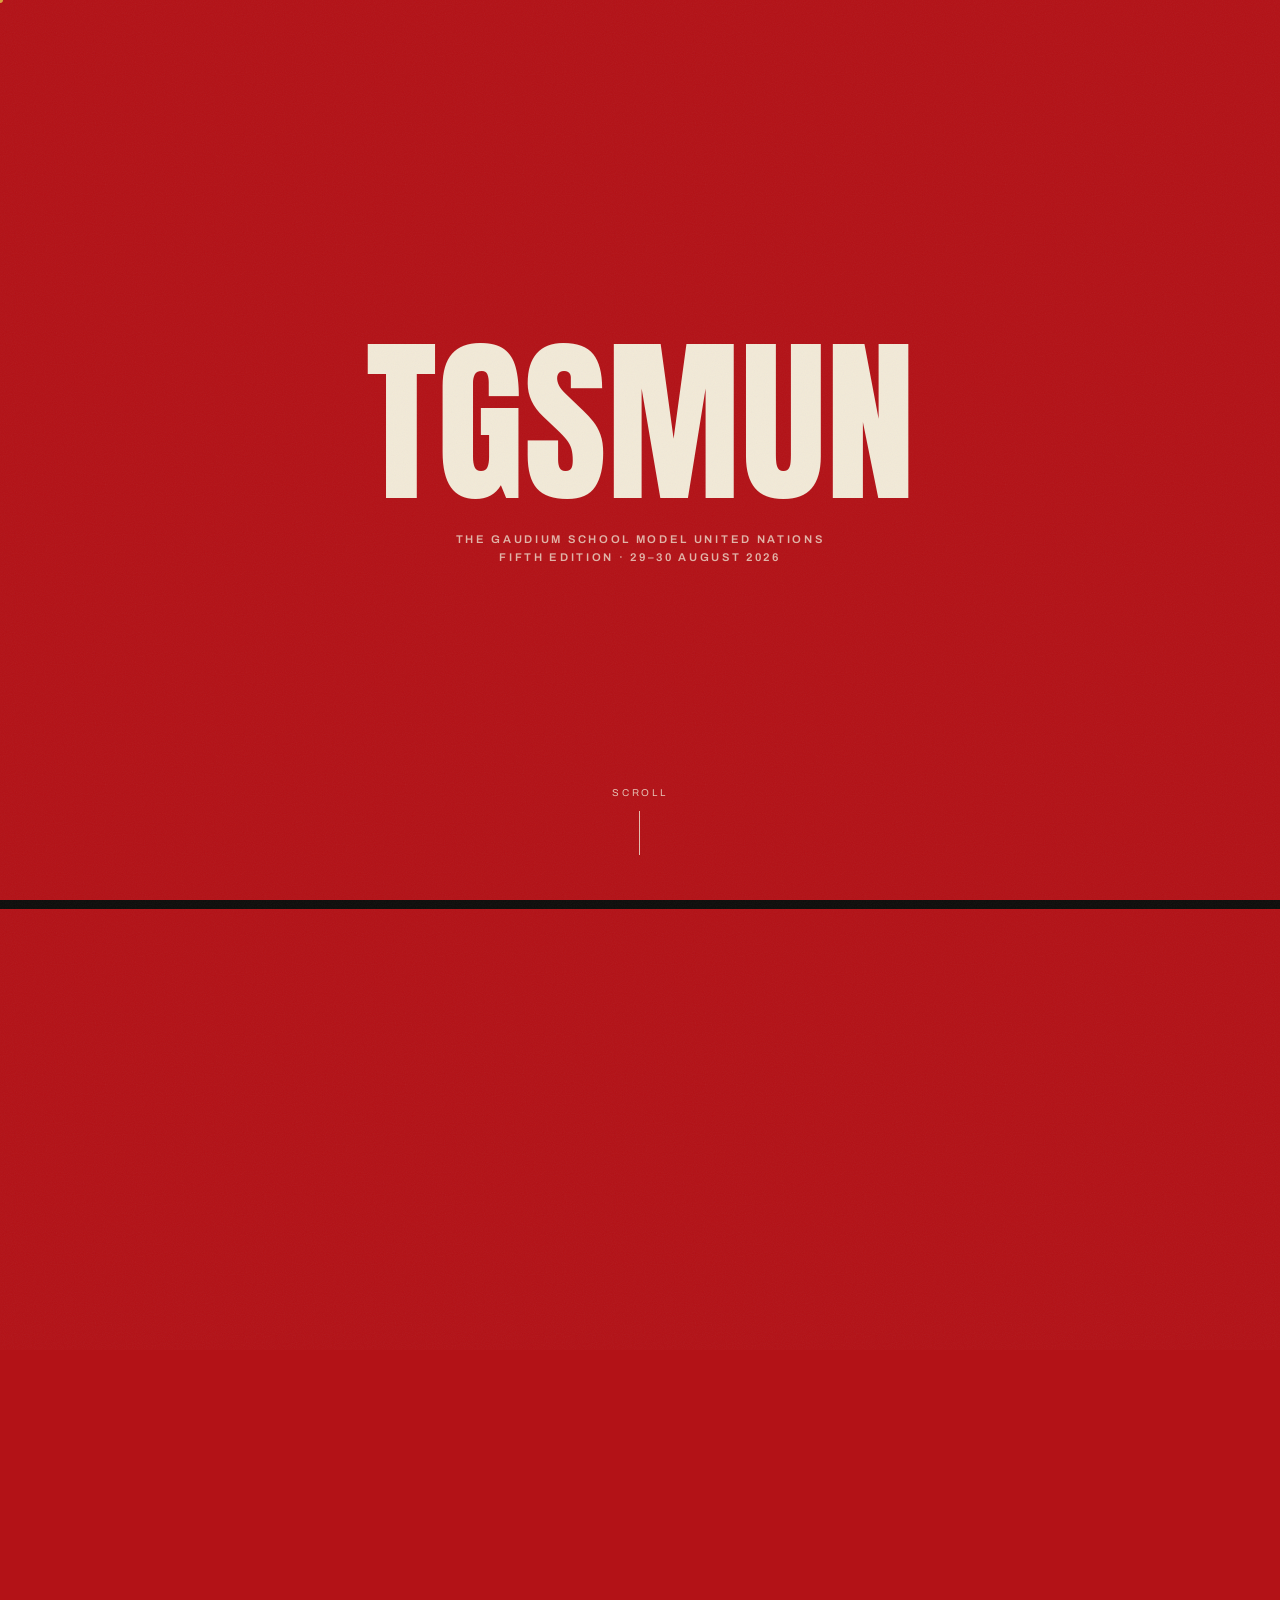
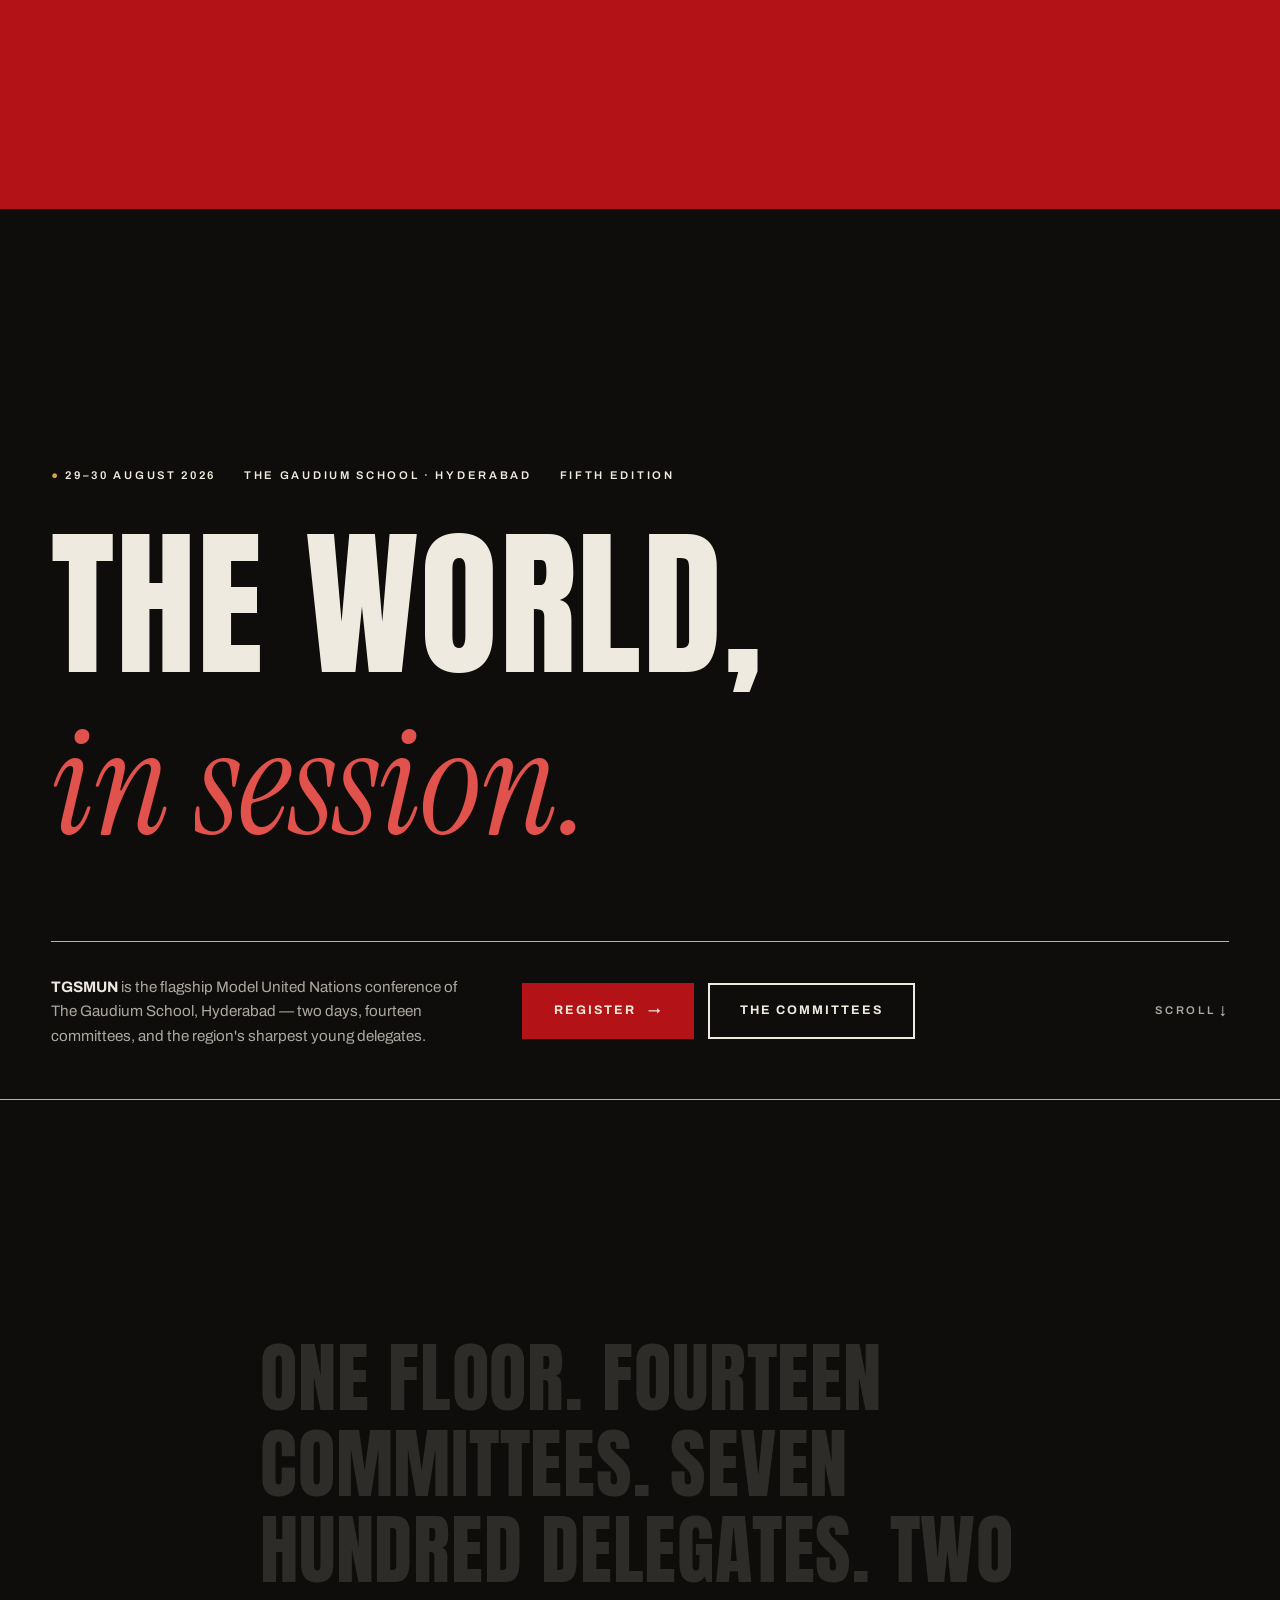
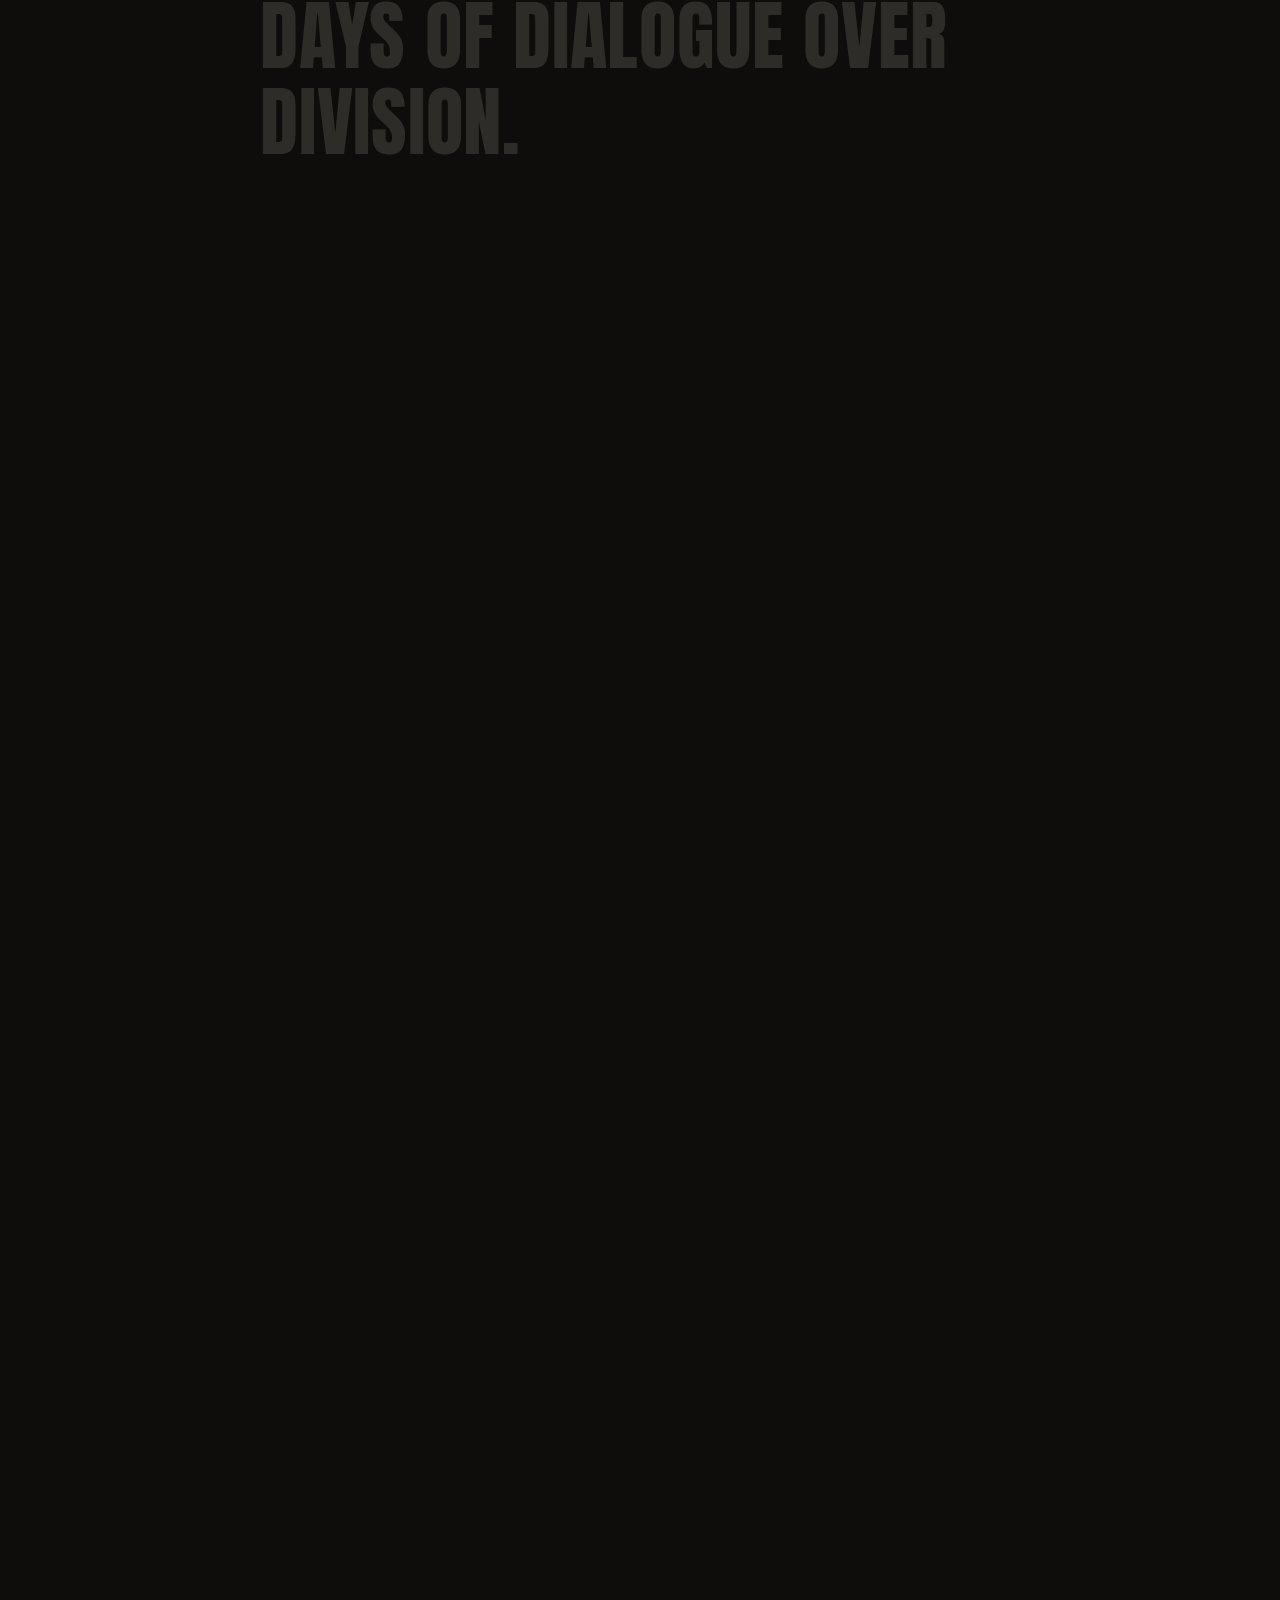
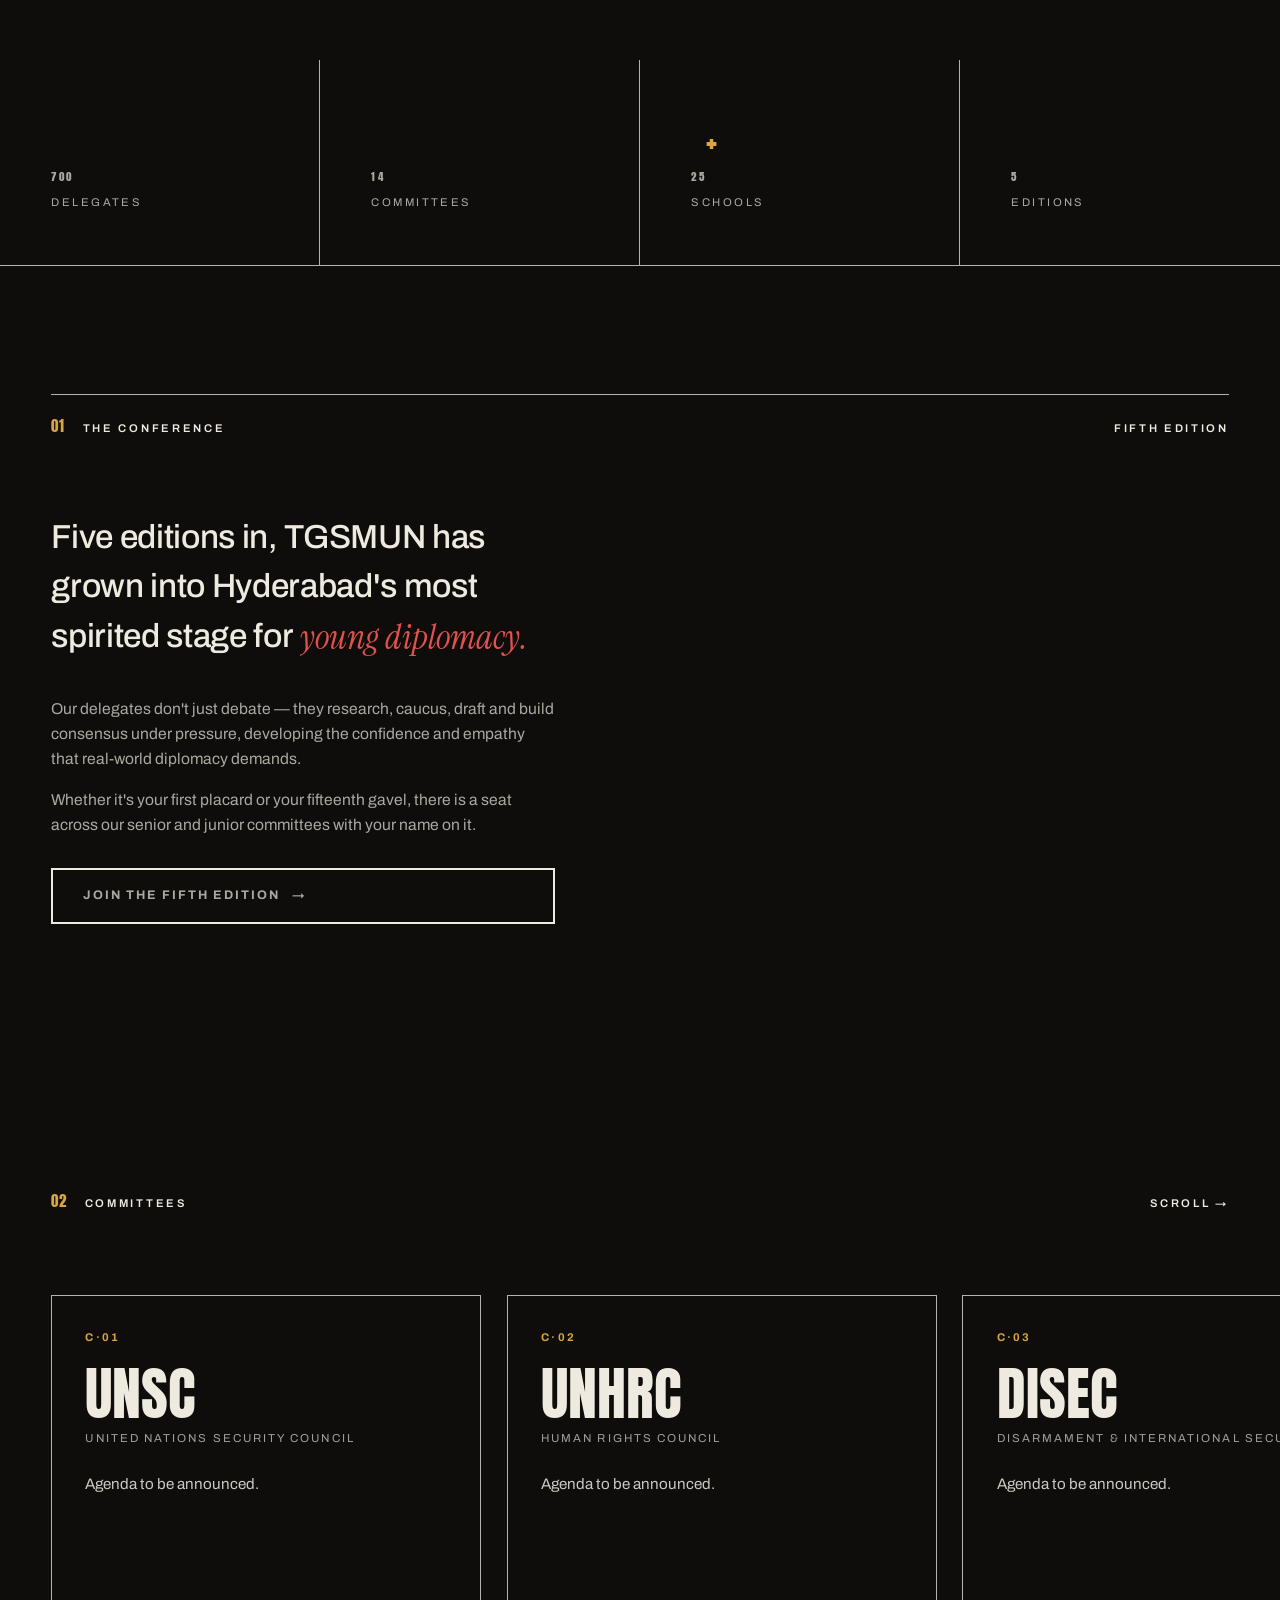
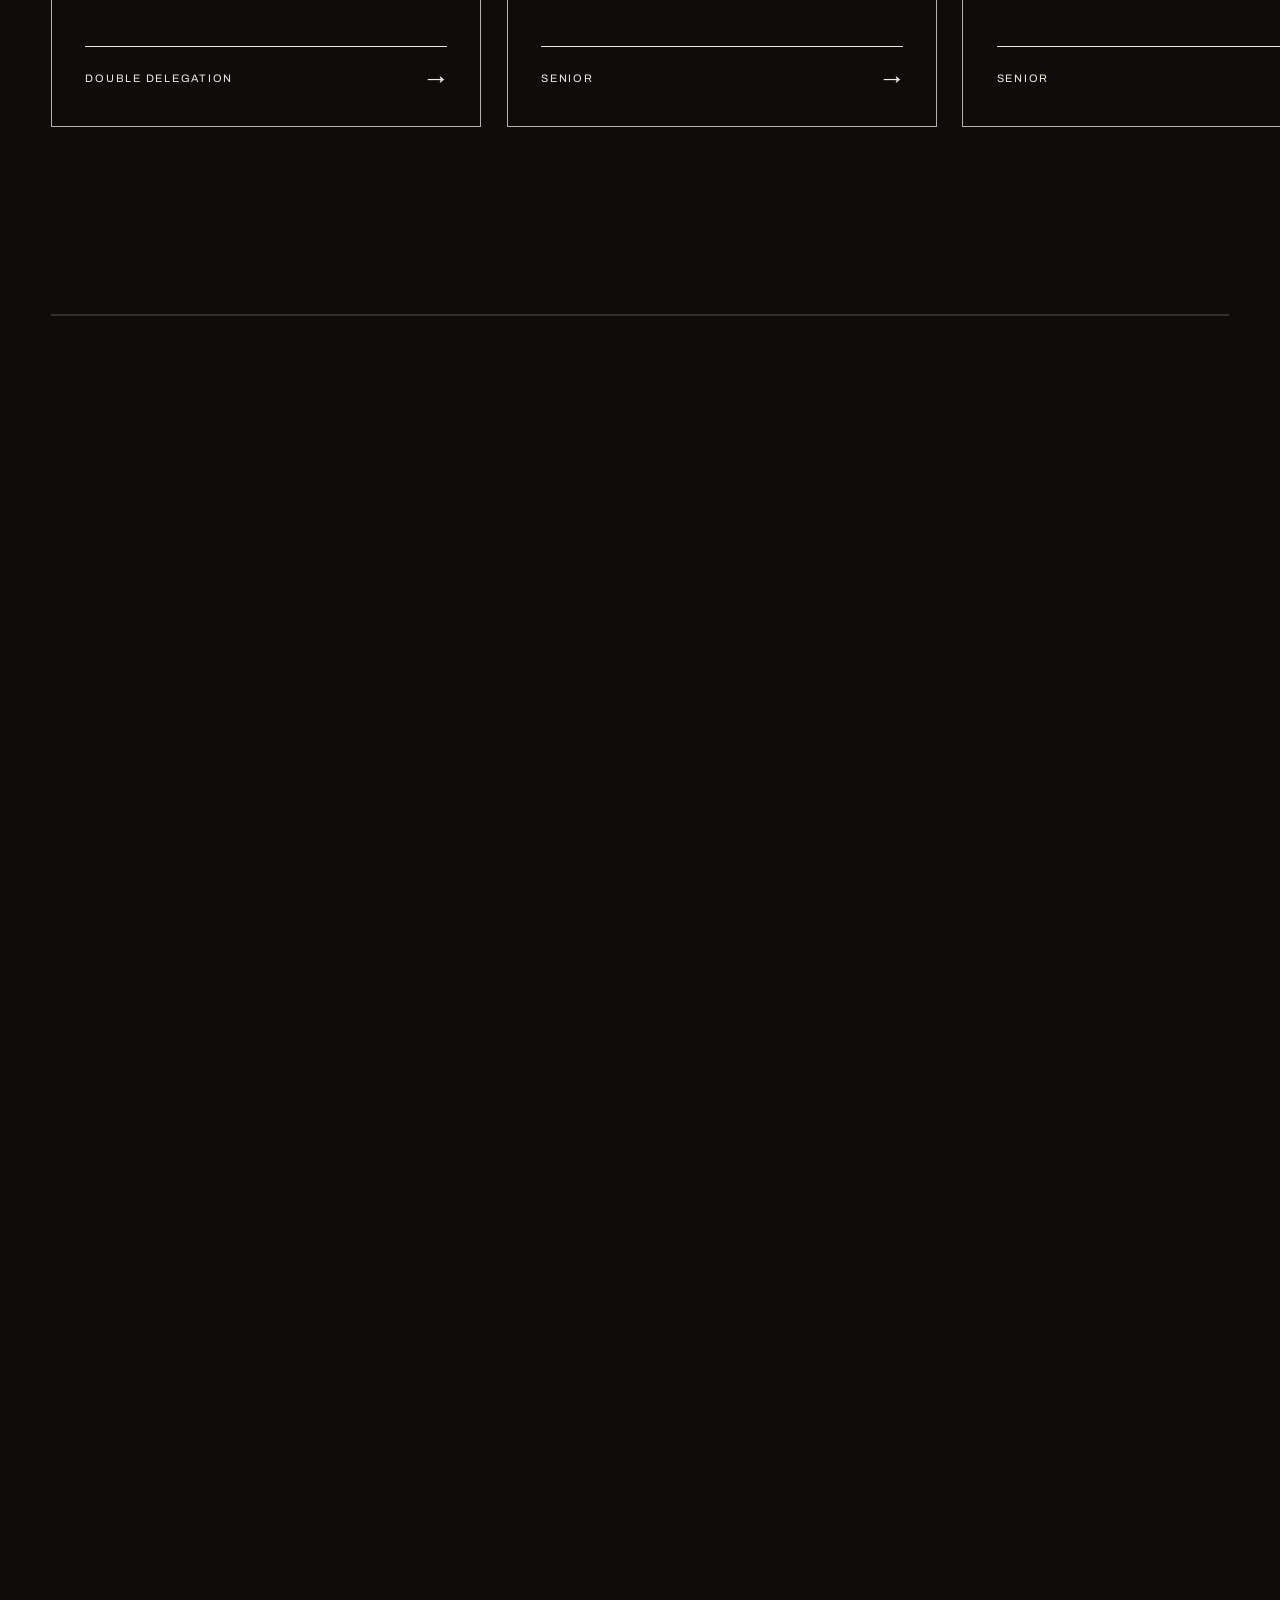
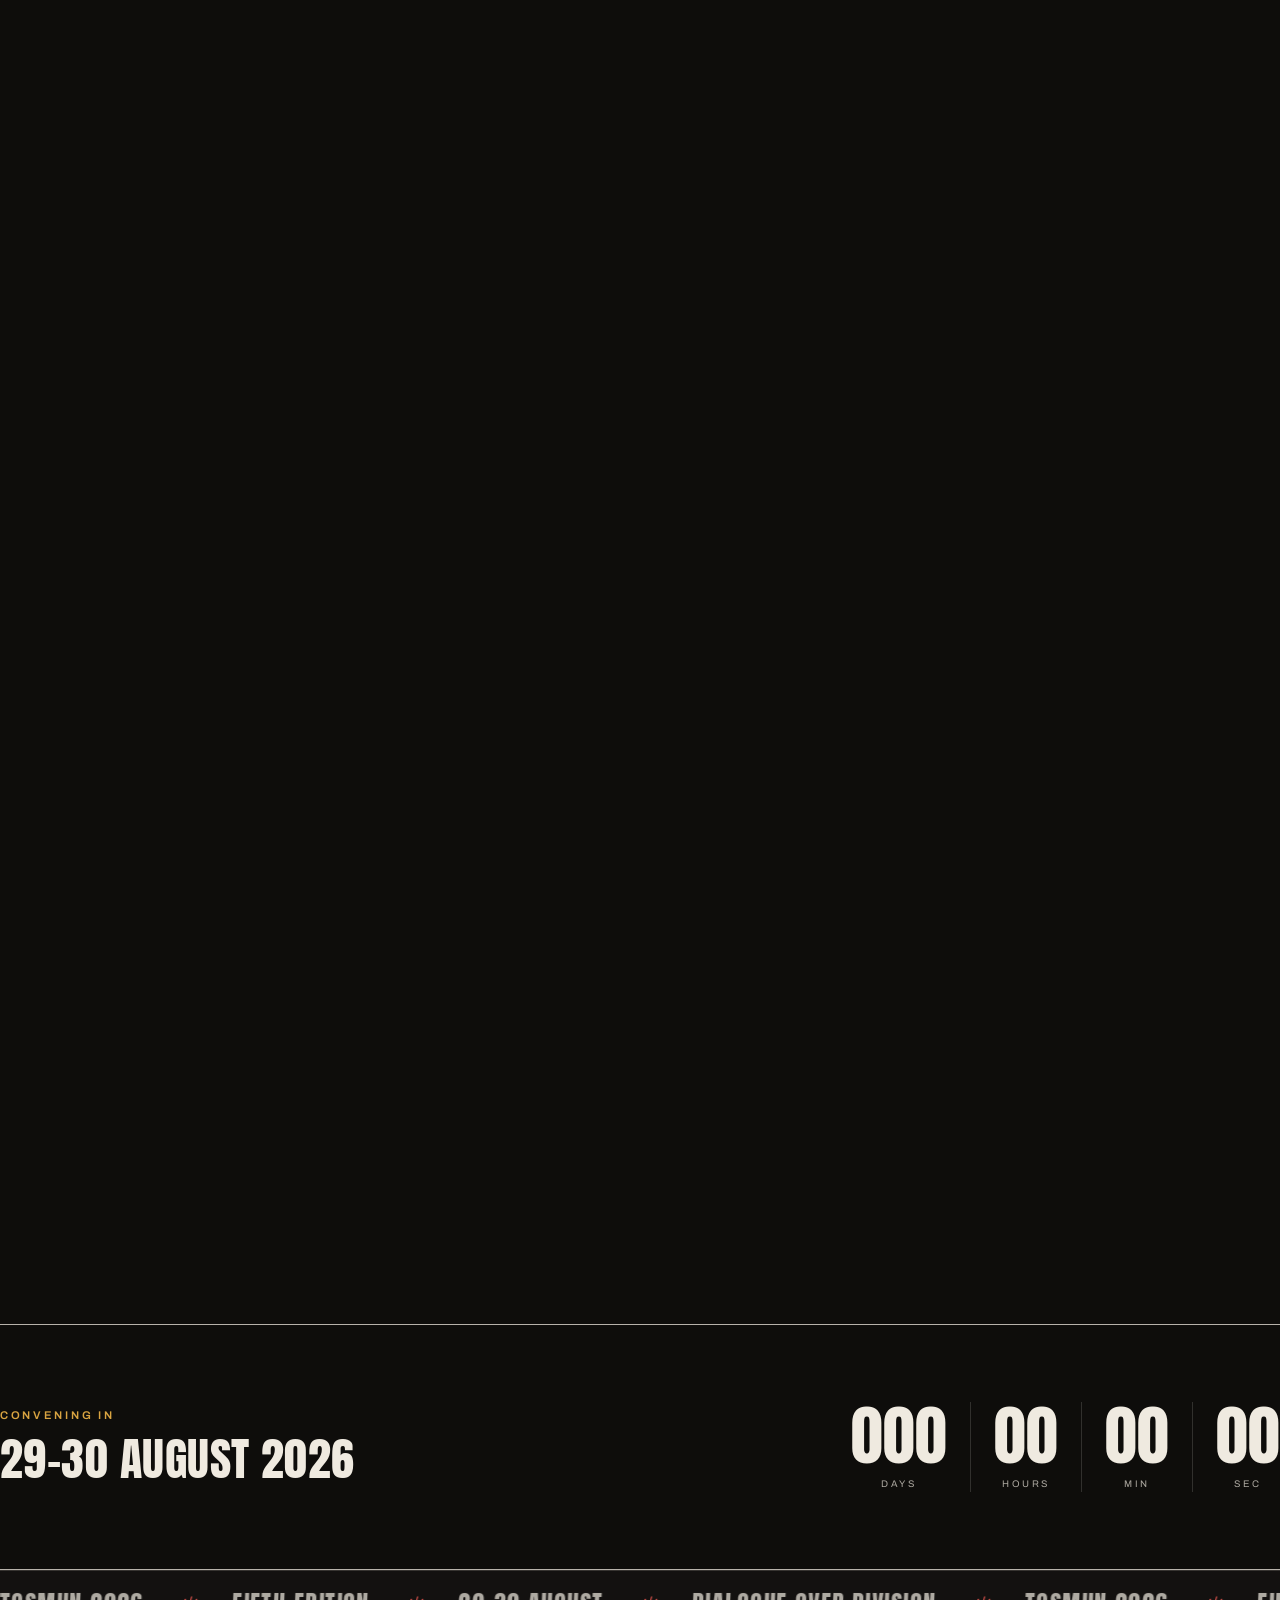
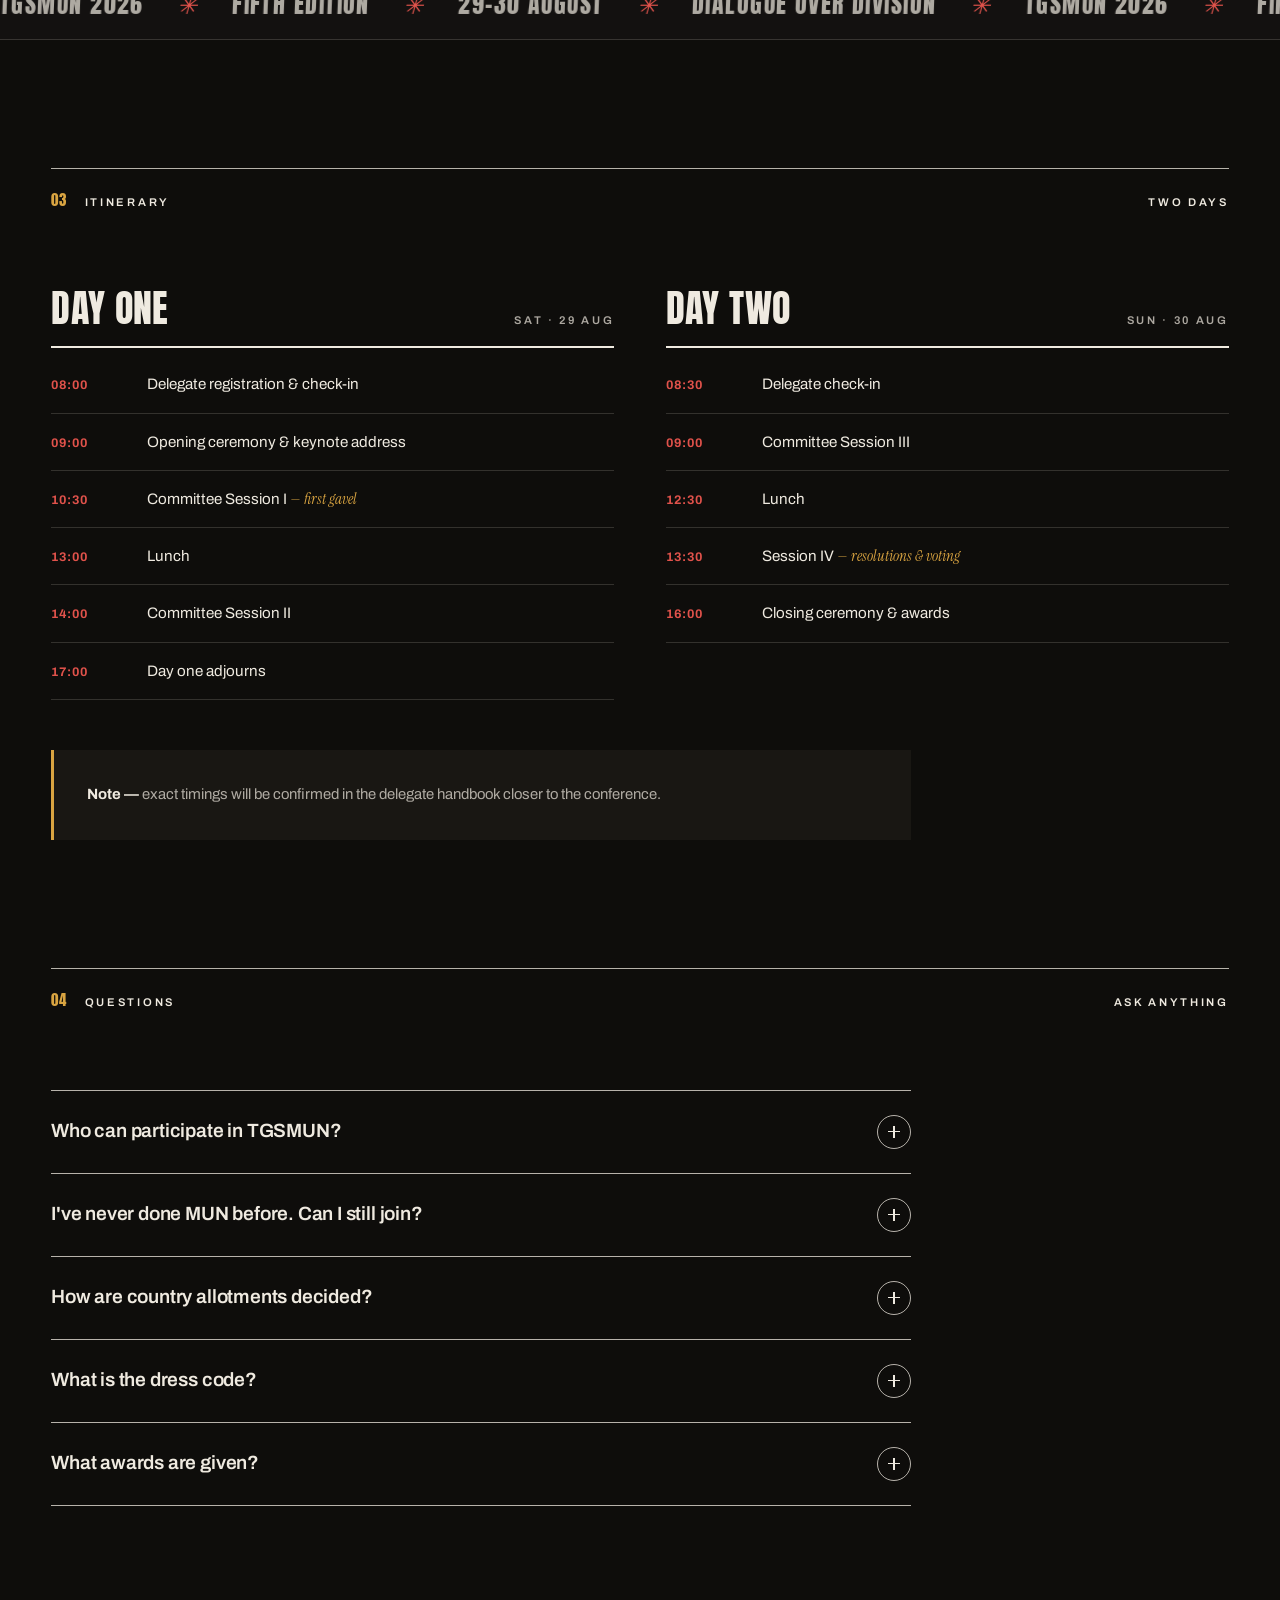
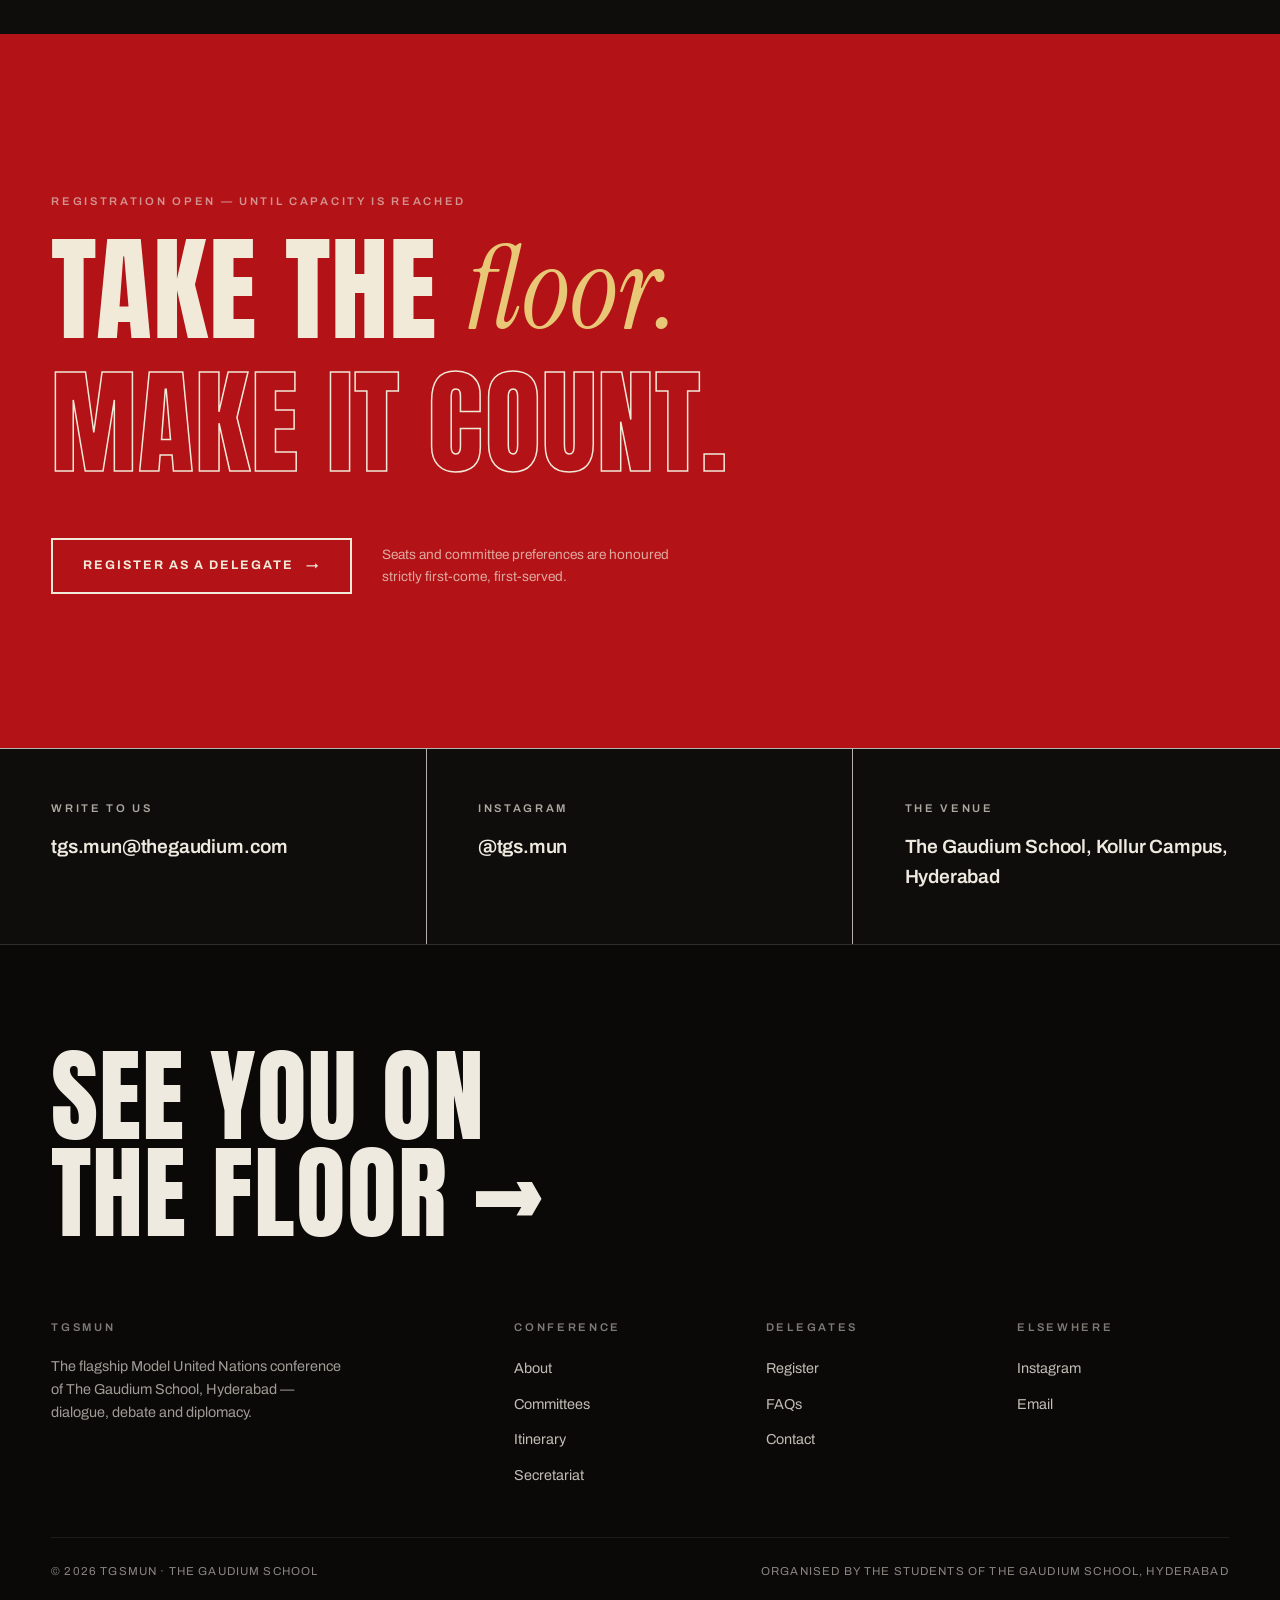
==== index.html @ 9222aa02 "ROP Academy page + scroll intro on home ROP Academy moves from committees.html to its own rop.html p" ====
<!DOCTYPE html>
<html lang="en">
<head>
  <meta charset="UTF-8" />
  <meta name="viewport" content="width=device-width, initial-scale=1.0" />
  <title>TGSMUN 2026 — The Gaudium School Model United Nations</title>
  <meta name="description" content="TGSMUN 2026 — the fifth edition of The Gaudium School's Model United Nations, Hyderabad. 29–30 August 2026. 14 committees, 700 delegates." />
  <link rel="preconnect" href="https://fonts.googleapis.com" />
  <link rel="preconnect" href="https://fonts.gstatic.com" crossorigin />
  <link href="https://fonts.googleapis.com/css2?family=Anton&family=Archivo:wght@400;500;600;700&family=Instrument+Serif:ital@0;1&display=swap" rel="stylesheet" />
  <script>document.documentElement.classList.add("js")</script>
  <link rel="stylesheet" href="assets/css/style.css" />
  <link rel="icon" href="data:image/svg+xml,<svg xmlns='http://www.w3.org/2000/svg' viewBox='0 0 100 100'><rect width='100' height='100' fill='%230e0d0b'/><text x='50' y='72' font-size='62' text-anchor='middle' fill='%23d9a441' font-family='Arial Narrow,sans-serif' font-weight='bold'>T</text></svg>" />
</head>
<body>

  <div class="curtain"></div>

  <header class="nav">
    <div class="container nav-inner">
      <a href="index.html" class="brand">
        <span class="brand-mark">T</span>
        <span class="brand-text">
          <strong>TGSMUN</strong>
          <span>Fifth Edition · 2026</span>
        </span>
      </a>
      <nav class="nav-links">
        <a href="index.html" class="active">Home</a>
        <a href="committees.html">Committees</a>
        <a href="rop.html">ROP Academy</a>
        <a href="index.html#schedule">Itinerary</a>
        <a href="secretariat.html">Secretariat</a>
        <a href="index.html#contact">Contact</a>
        <a href="register.html" class="btn btn--solid btn--sm">Register <span class="arr">→</span></a>
      </nav>
      <button class="nav-toggle" aria-label="Menu"><span></span><span></span><span></span></button>
    </div>
  </header>

  <div class="menu-overlay">
    <a href="index.html"><i>01</i> Home</a>
    <a href="committees.html"><i>02</i> Committees</a>
    <a href="rop.html"><i>03</i> ROP Academy</a>
    <a href="register.html"><i>04</i> Register</a>
    <a href="index.html#schedule"><i>05</i> Itinerary</a>
    <a href="secretariat.html"><i>06</i> Secretariat</a>
    <a href="index.html#contact"><i>07</i> Contact</a>
  </div>

  <!-- ================= SCROLL INTRO (one element -> home) ================= -->
  <section class="intro">
    <div class="intro-sticky">
      <div class="intro-word" aria-hidden="true">
        <span style="animation-delay:.1s">T</span><span style="animation-delay:.16s">G</span><span style="animation-delay:.22s">S</span><span style="animation-delay:.28s">M</span><span style="animation-delay:.34s">U</span><span style="animation-delay:.4s">N</span>
      </div>
      <p class="intro-tag label">The Gaudium School Model United Nations<br />Fifth Edition · 29–30 August 2026</p>
      <div class="intro-hint">Scroll<i></i></div>
    </div>
  </section>

  <!-- ================= HERO (calm on load) ================= -->
  <section class="hero">
    <div class="container hero-inner">
      <div class="hero-meta-top">
        <span class="label"><b>●</b> 29–30 August 2026</span>
        <span class="label">The Gaudium School · Hyderabad</span>
        <span class="label">Fifth Edition</span>
      </div>

      <h1 class="hero-title display split">
        <span class="row">The World,</span>
        <span class="row"><span class="serif-i">in session.</span></span>
      </h1>

      <div class="hero-bar rv">
        <p class="hero-sub">
          <b>TGSMUN</b> is the flagship Model United Nations conference of
          The Gaudium School, Hyderabad — two days, fourteen committees,
          and the region's sharpest young delegates.
        </p>
        <div class="hero-ctas">
          <a href="register.html" class="btn btn--solid">Register <span class="arr">→</span></a>
          <a href="committees.html" class="btn">The Committees</a>
        </div>
        <span class="label">Scroll ↓</span>
      </div>
    </div>
  </section>

  <!-- ================= SCRUB STATEMENT ================= -->
  <section class="statement" data-scrub>
    <div class="statement-sticky">
      <div class="container">
        <p class="statement-text">One floor. Fourteen committees. Seven hundred delegates. Two days of *dialogue over *division.</p>
      </div>
      <div class="statement-meta">
        <span class="label">The Gaudium School · Kollur Campus</span>
        <span class="label label--red">Edition V · 29–30 August 2026</span>
      </div>
    </div>
  </section>

  <!-- ================= STATS ================= -->
  <section class="stats-band">
    <div class="stats-row">
      <div class="stat-cell rv"><b><span data-count="700">0</span></b><span>Delegates</span></div>
      <div class="stat-cell rv rv-d1"><b><span data-count="14">0</span></b><span>Committees</span></div>
      <div class="stat-cell rv rv-d2"><b><span data-count="25">0</span><sup>+</sup></b><span>Schools</span></div>
      <div class="stat-cell rv rv-d3"><b><span data-count="5">0</span></b><span>Editions</span></div>
    </div>
  </section>

  <!-- ================= ABOUT ================= -->
  <section class="section" id="about">
    <div class="container">
      <div class="sec-head rv">
        <span class="idx">01</span>
        <span class="label">The Conference</span>
        <span class="grow"></span>
        <span class="label label--gold">Fifth Edition</span>
      </div>
      <div class="about-grid">
        <div>
          <p class="about-lede split">
            Five editions in, TGSMUN has grown into Hyderabad's most spirited
            stage for <span class="serif-i">young diplomacy.</span>
          </p>
          <div class="about-copy rv">
            <p>
              Our delegates don't just debate — they research, caucus, draft and build
              consensus under pressure, developing the confidence and empathy that
              real-world diplomacy demands.
            </p>
            <p>
              Whether it's your first placard or your fifteenth gavel, there is a seat
              across our senior and junior committees with your name on it.
            </p>
            <a href="register.html" class="btn" style="margin-top:14px">Join the Fifth Edition <span class="arr">→</span></a>
          </div>
        </div>
        <div class="letter-plate clip">
          <span class="label">From the Secretary-General</span>
          <blockquote>
            "This year our theme — <em>Dialogue over Division</em> — asks each of us to
            listen before we speak, and to seek common ground before claiming victory.
            I look forward to watching you rise to that challenge."
          </blockquote>
          <div class="letter-sign">
            <span class="seal">SG</span>
            <div>
              <b>Sneha Kolluri</b>
              <span>Secretary-General · TGSMUN 2026</span>
            </div>
          </div>
        </div>
      </div>
    </div>
  </section>

  <!-- ================= COMMITTEES (pinned horizontal) ================= -->
  <section class="hpin" id="committees">
    <div class="hpin-sticky">
      <div class="hpin-head">
        <div class="container">
          <div class="sec-head" style="margin-bottom:0">
            <span class="idx">02</span>
            <span class="label">Committees</span>
            <span class="grow"></span>
            <span class="label label--red">Scroll →</span>
          </div>
        </div>
      </div>

      <div class="hpin-track">
        <a class="com-card" href="committees.html#unsc">
          <span class="no">C·01</span>
          <span class="abbr">UNSC</span>
          <span class="full">United Nations Security Council</span>
          <p class="agenda">Agenda to be announced.</p>
          <span class="foot"><span>Double delegation</span><span class="arr">→</span></span>
        </a>
        <a class="com-card" href="committees.html#unhrc">
          <span class="no">C·02</span>
          <span class="abbr">UNHRC</span>
          <span class="full">Human Rights Council</span>
          <p class="agenda">Agenda to be announced.</p>
          <span class="foot"><span>Senior</span><span class="arr">→</span></span>
        </a>
        <a class="com-card" href="committees.html#disec">
          <span class="no">C·03</span>
          <span class="abbr">DISEC</span>
          <span class="full">Disarmament &amp; International Security</span>
          <p class="agenda">Agenda to be announced.</p>
          <span class="foot"><span>Senior</span><span class="arr">→</span></span>
        </a>
        <a class="com-card" href="committees.html#aippm">
          <span class="no">C·04</span>
          <span class="abbr">AIPPM</span>
          <span class="full">All India Political Parties Meet</span>
          <p class="agenda">Agenda to be announced.</p>
          <span class="foot"><span>Special ROP</span><span class="arr">→</span></span>
        </a>
        <a class="com-card" href="committees.html#hcc">
          <span class="no">C·05</span>
          <span class="abbr">HCC</span>
          <span class="full">Historic Crisis Committee</span>
          <p class="agenda">Briefing to be announced.</p>
          <span class="foot"><span>Crisis</span><span class="arr">→</span></span>
        </a>
        <a class="com-card" href="committees.html#oas">
          <span class="no">C·06</span>
          <span class="abbr">OAS</span>
          <span class="full">Organization of American States</span>
          <p class="agenda">Agenda to be announced.</p>
          <span class="foot"><span>Senior</span><span class="arr">→</span></span>
        </a>
        <a class="com-card" href="committees.html#opec">
          <span class="no">C·07</span>
          <span class="abbr">OPEC</span>
          <span class="full">Org. of the Petroleum Exporting Countries</span>
          <p class="agenda">Crisis briefing to be announced.</p>
          <span class="foot"><span>Crisis</span><span class="arr">→</span></span>
        </a>
        <a class="com-card" href="committees.html#nba">
          <span class="no">C·08</span>
          <span class="abbr">NBA Draft</span>
          <span class="full">All-Time Greats Draft</span>
          <p class="agenda">Build the greatest roster in history — and defend every pick.</p>
          <span class="foot"><span>Semi-crisis</span><span class="arr">→</span></span>
        </a>
        <a class="com-card" href="committees.html#ip">
          <span class="no">C·09</span>
          <span class="abbr">Press</span>
          <span class="full">International Press</span>
          <p class="agenda">Reportage, photography and caricature across every committee room.</p>
          <span class="foot"><span>Press corps</span><span class="arr">→</span></span>
        </a>
        <a class="com-card" href="committees.html#junior">
          <span class="no">C·10–14</span>
          <span class="abbr">Junior Wing</span>
          <span class="full">UNICEF · UNESCO · WHO · CSW · UNOOSA</span>
          <p class="agenda">Five committees built for younger delegates finding their voice.</p>
          <span class="foot"><span>5 committees</span><span class="arr">→</span></span>
        </a>
      </div>

      <div class="hpin-progress"><i></i></div>
    </div>
  </section>

  <!-- ================= COUNTDOWN ================= -->
  <section class="count-sec">
    <div class="container count-sec-inner">
      <div class="when rv">
        <span class="label label--gold">Convening in</span>
        <span class="display">29–30 August 2026</span>
      </div>
      <div class="countdown countdown--big rv rv-d1" aria-label="Countdown to conference">
        <div class="count-cell" data-cd="d"><div class="digits"></div><span class="unit">Days</span></div>
        <div class="count-cell" data-cd="h"><div class="digits"></div><span class="unit">Hours</span></div>
        <div class="count-cell" data-cd="m"><div class="digits"></div><span class="unit">Min</span></div>
        <div class="count-cell" data-cd="s"><div class="digits"></div><span class="unit">Sec</span></div>
      </div>
    </div>
  </section>

  <div class="marquee" aria-hidden="true">
    <div class="marquee-track">
      <span>TGSMUN 2026 <i>✳</i> Fifth Edition <i>✳</i> 29–30 August <i>✳</i> Dialogue over Division <i>✳</i> TGSMUN 2026 <i>✳</i> Fifth Edition <i>✳</i> 29–30 August <i>✳</i> Dialogue over Division <i>✳</i> </span>
      <span>TGSMUN 2026 <i>✳</i> Fifth Edition <i>✳</i> 29–30 August <i>✳</i> Dialogue over Division <i>✳</i> TGSMUN 2026 <i>✳</i> Fifth Edition <i>✳</i> 29–30 August <i>✳</i> Dialogue over Division <i>✳</i> </span>
    </div>
  </div>

  <!-- ================= ITINERARY ================= -->
  <section class="section" id="schedule">
    <div class="container">
      <div class="sec-head rv">
        <span class="idx">03</span>
        <span class="label">Itinerary</span>
        <span class="grow"></span>
        <span class="label">Two Days</span>
      </div>
      <div class="sched-days">
        <div class="sched-day rv">
          <div class="day-tag">
            <span class="display">Day One</span>
            <span class="label">Sat · 29 Aug</span>
          </div>
          <div class="sched-row"><time>08:00</time><p>Delegate registration &amp; check-in</p></div>
          <div class="sched-row"><time>09:00</time><p>Opening ceremony &amp; keynote address</p></div>
          <div class="sched-row"><time>10:30</time><p>Committee Session I <em>— first gavel</em></p></div>
          <div class="sched-row"><time>13:00</time><p>Lunch</p></div>
          <div class="sched-row"><time>14:00</time><p>Committee Session II</p></div>
          <div class="sched-row"><time>17:00</time><p>Day one adjourns</p></div>
        </div>
        <div class="sched-day rv rv-d1">
          <div class="day-tag">
            <span class="display">Day Two</span>
            <span class="label">Sun · 30 Aug</span>
          </div>
          <div class="sched-row"><time>08:30</time><p>Delegate check-in</p></div>
          <div class="sched-row"><time>09:00</time><p>Committee Session III</p></div>
          <div class="sched-row"><time>12:30</time><p>Lunch</p></div>
          <div class="sched-row"><time>13:30</time><p>Session IV <em>— resolutions &amp; voting</em></p></div>
          <div class="sched-row"><time>16:00</time><p>Closing ceremony &amp; awards</p></div>
        </div>
      </div>
      <div class="note-plate rv" style="margin-top: clamp(30px, 4vw, 50px)">
        <b>Note —</b> exact timings will be confirmed in the delegate handbook closer to the conference.
      </div>
    </div>
  </section>

  <!-- ================= FAQ ================= -->
  <section class="section" id="faq" style="padding-top:0">
    <div class="container">
      <div class="sec-head rv">
        <span class="idx">04</span>
        <span class="label">Questions</span>
        <span class="grow"></span>
        <span class="label label--red">Ask Anything</span>
      </div>
      <div class="faq-wrap">
        <div class="faq-item rv">
          <button class="faq-q" aria-expanded="false">Who can participate in TGSMUN?<span class="plus"></span></button>
          <div class="faq-a"><p>Senior committees seat delegates from Grades 9–12; younger delegates join the junior wing — UNICEF, UNESCO, WHO, CSW and UNOOSA. Delegations register through their school's MUN coordinator; individual delegates may register independently.</p></div>
        </div>
        <div class="faq-item rv">
          <button class="faq-q" aria-expanded="false">I've never done MUN before. Can I still join?<span class="plus"></span></button>
          <div class="faq-a"><p>Absolutely. The junior wing is built for first-timers, DISEC and UNHRC are friendly senior rooms, and the International Press welcomes writers and photographers of every experience level.</p></div>
        </div>
        <div class="faq-item rv">
          <button class="faq-q" aria-expanded="false">How are country allotments decided?<span class="plus"></span></button>
          <div class="faq-a"><p>First-come, first-served against capacity, weighing your committee preferences and prior experience. Allotments and background guides are emailed ahead of the conference.</p></div>
        </div>
        <div class="faq-item rv">
          <button class="faq-q" aria-expanded="false">What is the dress code?<span class="plus"></span></button>
          <div class="faq-a"><p>Western or Indian formals for all committee sessions.</p></div>
        </div>
        <div class="faq-item rv">
          <button class="faq-q" aria-expanded="false">What awards are given?<span class="plus"></span></button>
          <div class="faq-a"><p>Best Delegate, High Commendation and Special Mention in every committee, plus verbal mentions — and the Best Delegation trophy for the top-performing school.</p></div>
        </div>
      </div>
    </div>
  </section>

  <!-- ================= CTA ================= -->
  <section class="cta">
    <div class="container">
      <span class="label rv">Registration open — until capacity is reached</span>
      <h2 class="cta-title display split">
        Take the <span class="serif-i">floor.</span><br />
        <span class="outline">Make it count.</span>
      </h2>
      <div class="cta-row rv">
        <a href="register.html" class="btn btn--paper">Register as a Delegate <span class="arr">→</span></a>
        <p class="cta-note">Seats and committee preferences are honoured strictly first-come, first-served.</p>
      </div>
    </div>
  </section>

  <!-- ================= CONTACT ================= -->
  <section class="contact-strip" id="contact">
    <div class="contact-grid">
      <div class="contact-cell rv">
        <span class="label">Write to us</span>
        <a href="mailto:tgs.mun@thegaudium.com">tgs.mun@thegaudium.com</a>
      </div>
      <div class="contact-cell rv rv-d1">
        <span class="label">Instagram</span>
        <a href="https://www.instagram.com/tgs.mun" target="_blank" rel="noopener">@tgs.mun</a>
      </div>
      <div class="contact-cell rv rv-d2">
        <span class="label">The venue</span>
        <p>The Gaudium School, Kollur Campus, Hyderabad</p>
      </div>
    </div>
  </section>

  <!-- ================= FOOTER ================= -->
  <footer class="footer">
    <div class="container">
      <h2 class="footer-title display">
        <a href="register.html">See you on<br />the floor →</a>
      </h2>
      <div class="footer-cols">
        <div>
          <span class="label">TGSMUN</span>
          <p class="footer-desc">The flagship Model United Nations conference of The Gaudium School, Hyderabad — dialogue, debate and diplomacy.</p>
        </div>
        <div>
          <span class="label">Conference</span>
          <ul>
            <li><a href="index.html#about">About</a></li>
            <li><a href="committees.html">Committees</a></li>
            <li><a href="index.html#schedule">Itinerary</a></li>
            <li><a href="secretariat.html">Secretariat</a></li>
          </ul>
        </div>
        <div>
          <span class="label">Delegates</span>
          <ul>
            <li><a href="register.html">Register</a></li>
            <li><a href="index.html#faq">FAQs</a></li>
            <li><a href="index.html#contact">Contact</a></li>
          </ul>
        </div>
        <div>
          <span class="label">Elsewhere</span>
          <ul>
            <li><a href="https://www.instagram.com/tgs.mun" target="_blank" rel="noopener">Instagram</a></li>
            <li><a href="mailto:tgs.mun@thegaudium.com">Email</a></li>
          </ul>
        </div>
      </div>
      <div class="footer-bottom">
        <span>© 2026 TGSMUN · The Gaudium School</span>
        <span>Organised by the students of The Gaudium School, Hyderabad</span>
      </div>
    </div>
  </footer>

  <script src="assets/js/main.js"></script>
</body>
</html>
---- assets/css/style.css ----
/* ==========================================================================
   TGSMUN — "The Assembly" design system
   Event theme: black & red with gold accents —
   lacquer black ground · crimson plates · gold detailing · condensed display type
   ========================================================================== */

:root {
  --paper: #0e0d0b;            /* lacquer black ground */
  --paper-2: #191713;          /* lifted black for cards/rows */
  --ink: #efeae0;              /* warm off-white text */
  --ink-70: rgba(239, 234, 224, 0.7);
  --ink-50: rgba(239, 234, 224, 0.5);
  --line: rgba(239, 234, 224, 0.16);
  --line-strong: rgba(239, 234, 224, 0.75);
  --red: #b31217;              /* crimson plates */
  --red-deep: #7d0c10;
  --red-lite: #e0524b;         /* red for small text on black */
  --gold: #d9a441;             /* gold accents */
  --ivory: #f2ead8;            /* text on red plates */

  --font-display: "Anton", "Arial Narrow", Impact, sans-serif;
  --font-body: "Archivo", "Helvetica Neue", Helvetica, Arial, sans-serif;
  --font-accent: "Instrument Serif", Georgia, "Times New Roman", serif;

  --gutter: clamp(20px, 4vw, 56px);
  --maxw: 1440px;
  --ease-out: cubic-bezier(0.22, 1, 0.36, 1);
  --ease-inout: cubic-bezier(0.65, 0, 0.35, 1);
}

* { margin: 0; padding: 0; box-sizing: border-box; }

html { scroll-padding-top: 90px; }

body {
  font-family: var(--font-body);
  background: var(--paper);
  color: var(--ink);
  line-height: 1.6;
  font-size: 16px;
  -webkit-font-smoothing: antialiased;
  overflow-x: clip;
}

img { max-width: 100%; display: block; }
a { color: inherit; text-decoration: none; }
ul, ol { list-style: none; }
button { font: inherit; background: none; border: none; cursor: pointer; color: inherit; }

::selection { background: var(--red); color: var(--ivory); }

.container { max-width: var(--maxw); margin: 0 auto; padding-left: var(--gutter); padding-right: var(--gutter); }

/* ---------- film grain ---------- */
body::after {
  content: "";
  position: fixed; inset: -50%;
  width: 200%; height: 200%;
  pointer-events: none;
  z-index: 2000;
  opacity: 0.05;
  background-image: url("data:image/svg+xml,%3Csvg xmlns='http://www.w3.org/2000/svg' width='300' height='300'%3E%3Cfilter id='n'%3E%3CfeTurbulence type='fractalNoise' baseFrequency='0.9' numOctaves='2'/%3E%3C/filter%3E%3Crect width='300' height='300' filter='url(%23n)'/%3E%3C/svg%3E");
  animation: grain 9s steps(6) infinite;
}
@keyframes grain {
  0%, 100% { transform: translate(0, 0); }
  20% { transform: translate(-4%, 3%); }
  40% { transform: translate(3%, -4%); }
  60% { transform: translate(-2%, -3%); }
  80% { transform: translate(4%, 2%); }
}

/* ---------- typography ---------- */
.display {
  font-family: var(--font-display);
  font-weight: 400;
  text-transform: uppercase;
  line-height: 1.02;
  letter-spacing: 0.01em;
  text-wrap: balance;
}
.serif-i { font-family: var(--font-accent); font-style: italic; font-weight: 400; text-transform: none; letter-spacing: 0; }

.label {
  font-size: 0.7rem;
  font-weight: 600;
  letter-spacing: 0.24em;
  text-transform: uppercase;
  color: var(--ink-70);
}
.label--gold { color: var(--gold); }
.label--red { color: var(--red-lite); }

/* section header: index number + rule + label */
.sec-head {
  display: flex;
  align-items: baseline;
  gap: 18px;
  padding-top: 20px;
  position: relative;
  margin-bottom: clamp(40px, 6vw, 80px);
}
.sec-head::before {
  content: "";
  position: absolute; top: 0; left: 0; right: 0;
  height: 1px;
  background: var(--line-strong);
  transform: scaleX(0);
  transform-origin: left;
  transition: transform 1.1s var(--ease-inout) 0.1s;
}
.sec-head.in::before { transform: scaleX(1); }
@media (prefers-reduced-motion: reduce) { .sec-head::before { transform: none; } }
.sec-head .idx { font-family: var(--font-display); font-size: 0.95rem; color: var(--gold); letter-spacing: 0.05em; }
.sec-head .grow { flex: 1; }
.sec-head .label { color: var(--ink); }

.section { padding: clamp(80px, 10vw, 150px) 0; }

/* ---------- word-mask reveal (JS splits into .w spans) ---------- */
.split .w { display: inline-block; overflow: hidden; vertical-align: top; padding-bottom: 0.24em; margin-bottom: -0.1em; }
.split .w > span { display: inline-block; transform: translateY(115%); transition: transform 0.9s var(--ease-out); }
.split.in .w > span { transform: none; }

/* generic reveals */
.rv { opacity: 0; transform: translateY(34px); transition: opacity 0.8s var(--ease-out), transform 0.8s var(--ease-out); }
.rv.in { opacity: 1; transform: none; }
.rv-d1 { transition-delay: 0.08s; } .rv-d2 { transition-delay: 0.16s; } .rv-d3 { transition-delay: 0.24s; }

/* clip reveal for plates/images */
.clip { clip-path: inset(0 0 100% 0); transition: clip-path 1s var(--ease-inout); }
.clip.in { clip-path: inset(0 0 0% 0); }

/* ---------- preloader ---------- */
.loader {
  position: fixed; inset: 0; z-index: 1000;
  background: var(--red);
  color: var(--ivory);
  display: flex; align-items: center; justify-content: center;
  transition: transform 0.8s var(--ease-inout);
}
.loader.done { transform: translateY(-101%); }
.loader-inner { text-align: center; }
.loader-word {
  font-family: var(--font-display);
  font-size: clamp(3rem, 10vw, 7rem);
  text-transform: uppercase;
  line-height: 1;
  display: flex;
  overflow: hidden;
}
.loader-word span { display: inline-block; transform: translateY(110%); animation: loadup 0.7s var(--ease-out) forwards; }
@keyframes loadup { to { transform: none; } }
.loader-count {
  margin-top: 14px;
  font-size: 0.72rem;
  letter-spacing: 0.3em;
  text-transform: uppercase;
  opacity: 0.7;
  font-variant-numeric: tabular-nums;
}

/* ---------- page curtain transition ---------- */
.curtain {
  position: fixed; inset: 0; z-index: 999;
  background: var(--red);
  transform: translateY(101%);
  pointer-events: none;
}
.curtain.enter { transition: transform 0.55s var(--ease-inout); transform: translateY(0); }
.curtain.leave { transform: translateY(0); transition: transform 0.7s var(--ease-inout) 0.05s; transform: translateY(-101%); }

/* ---------- custom cursor ---------- */
.cursor-dot, .cursor-ring {
  position: fixed; top: 0; left: 0;
  pointer-events: none; z-index: 3000;
  border-radius: 50%;
  transform: translate(-50%, -50%);
}
.cursor-dot { width: 6px; height: 6px; background: var(--gold); }
.cursor-ring {
  width: 34px; height: 34px;
  border: 1px solid var(--ink-50);
  transition: width 0.25s, height 0.25s, border-color 0.25s, background 0.25s;
}
.cursor-ring.hot { width: 58px; height: 58px; border-color: var(--red); background: rgba(179, 18, 23, 0.16); }
@media (pointer: coarse) { .cursor-dot, .cursor-ring { display: none; } }

/* ---------- nav ---------- */
.nav {
  position: fixed; top: 0; left: 0; right: 0; z-index: 500;
  transition: background 0.35s, border-color 0.35s, transform 0.4s var(--ease-out);
  border-bottom: 1px solid transparent;
}
.nav.scrolled { background: rgba(14, 13, 11, 0.92); backdrop-filter: blur(14px); border-color: var(--line); }
.nav.hidden { transform: translateY(-100%); }
.nav-inner {
  display: flex; align-items: center; justify-content: space-between;
  padding-top: 18px; padding-bottom: 18px;
}
.brand { display: flex; align-items: center; gap: 14px; }
.brand-mark {
  width: 40px; height: 40px;
  background: var(--red);
  color: var(--ivory);
  font-family: var(--font-display);
  font-size: 1.2rem;
  display: grid; place-items: center;
}
.brand-text { line-height: 1.15; }
.brand-text strong { font-family: var(--font-display); font-weight: 400; font-size: 1.15rem; letter-spacing: 0.08em; display: block; }
.brand-text span { font-size: 0.62rem; letter-spacing: 0.26em; text-transform: uppercase; color: var(--ink-70); }

.nav-links { display: flex; align-items: center; gap: clamp(18px, 2vw, 30px); }
.nav-links > a:not(.btn) {
  font-size: 0.8rem;
  font-weight: 600;
  letter-spacing: 0.12em;
  text-transform: uppercase;
  position: relative;
  padding: 4px 0;
}
.nav-links > a:not(.btn)::after {
  content: "";
  position: absolute; left: 0; bottom: 0;
  width: 100%; height: 2px;
  background: var(--gold);
  transform: scaleX(0);
  transform-origin: right;
  transition: transform 0.35s var(--ease-out);
}
.nav-links > a:not(.btn):hover::after,
.nav-links > a.active::after { transform: scaleX(1); transform-origin: left; }

.nav-toggle {
  display: none;
  width: 44px; height: 44px;
  flex-direction: column; justify-content: center; align-items: center; gap: 6px;
}
.nav-toggle span { width: 24px; height: 2px; background: var(--ink); transition: 0.3s; }
.nav-toggle.open span:nth-child(1) { transform: translateY(8px) rotate(45deg); }
.nav-toggle.open span:nth-child(2) { opacity: 0; }
.nav-toggle.open span:nth-child(3) { transform: translateY(-8px) rotate(-45deg); }

/* mobile overlay menu */
.menu-overlay {
  position: fixed; inset: 0; z-index: 490;
  background: var(--red);
  color: var(--ivory);
  display: flex; flex-direction: column; justify-content: center;
  padding: 0 var(--gutter);
  clip-path: inset(0 0 100% 0);
  transition: clip-path 0.6s var(--ease-inout);
  visibility: hidden;
}
.menu-overlay.open { clip-path: inset(0 0 0% 0); visibility: visible; }
.menu-overlay a {
  font-family: var(--font-display);
  font-size: clamp(2.4rem, 9vw, 4.5rem);
  text-transform: uppercase;
  line-height: 1.15;
  display: flex; align-items: baseline; gap: 16px;
  opacity: 0;
  transform: translateY(30px);
  transition: opacity 0.5s var(--ease-out), transform 0.5s var(--ease-out);
}
.menu-overlay.open a { opacity: 1; transform: none; }
.menu-overlay a i { font-family: var(--font-body); font-style: normal; font-size: 0.75rem; letter-spacing: 0.2em; color: rgba(233, 232, 223, 0.55); }
.menu-overlay a:nth-child(1) { transition-delay: 0.1s; }
.menu-overlay a:nth-child(2) { transition-delay: 0.16s; }
.menu-overlay a:nth-child(3) { transition-delay: 0.22s; }
.menu-overlay a:nth-child(4) { transition-delay: 0.28s; }
.menu-overlay a:nth-child(5) { transition-delay: 0.34s; }
.menu-overlay a:nth-child(6) { transition-delay: 0.4s; }

/* ---------- buttons ---------- */
.btn {
  display: inline-flex; align-items: center; gap: 12px;
  padding: 16px 30px;
  border: 2px solid var(--ink);
  font-size: 0.78rem;
  font-weight: 700;
  letter-spacing: 0.16em;
  text-transform: uppercase;
  position: relative;
  overflow: hidden;
  transition: color 0.35s var(--ease-out), border-color 0.35s;
  isolation: isolate;
}
.btn::before {
  content: "";
  position: absolute; inset: 0;
  background: var(--red);
  transform: translateY(101%);
  transition: transform 0.4s var(--ease-out);
  z-index: -1;
}
.btn:hover { color: var(--ivory); border-color: var(--red); }
.btn:hover::before { transform: translateY(0); }
.btn .arr { transition: transform 0.35s var(--ease-out); }
.btn:hover .arr { transform: translateX(5px); }

.btn--solid { background: var(--red); color: var(--ivory); border-color: var(--red); }
.btn--solid::before { background: var(--red-deep); }
.btn--sm { padding: 11px 20px; font-size: 0.68rem; }
.btn--paper { border-color: var(--ivory); color: var(--ivory); }
.btn--paper::before { background: var(--ivory); }
.btn--paper:hover { color: var(--red); border-color: var(--ivory); }

/* ---------- hero ---------- */
.hero {
  background: var(--paper);
  min-height: 100svh;
  position: relative;
  display: flex;
  flex-direction: column;
  justify-content: flex-end;
  padding-top: 120px;
  overflow: clip;
  border-bottom: 1px solid var(--line-strong);
}
.hero-canvas {
  position: absolute;
  right: clamp(-160px, -6vw, -40px);
  top: 50%;
  transform: translateY(-58%);
  width: min(58vw, 780px);
  aspect-ratio: 1;
  pointer-events: none;
}
.hero-inner { position: relative; z-index: 2; padding-bottom: clamp(30px, 4vw, 60px); max-width: none; margin: 0; }

.hero-meta-top {
  display: flex; flex-wrap: wrap; gap: 10px 28px;
  margin-bottom: clamp(20px, 3vw, 40px);
}
.hero-meta-top .label { color: var(--ink); }
.hero-meta-top .label b { color: var(--gold); }

.hero-title {
  font-size: clamp(3.4rem, 12.5vw, 12rem);
  color: var(--ink);
}
.hero-title .row { display: block; }
.hero-title .indent { padding-left: clamp(40px, 12vw, 220px); }
.hero-title .serif-i { font-size: 0.92em; color: var(--red-lite); }

.hero-bar {
  display: grid;
  grid-template-columns: minmax(280px, 420px) 1fr auto;
  align-items: center;
  gap: clamp(24px, 4vw, 60px);
  border-top: 1px solid var(--line-strong);
  padding-top: clamp(22px, 2.6vw, 34px);
  margin-top: clamp(30px, 4.5vw, 64px);
}
.hero-sub { font-size: 0.95rem; color: var(--ink-70); }
.hero-sub b { color: var(--ink); }
.hero-ctas { display: flex; gap: 14px; flex-wrap: wrap; justify-self: start; }

/* passport stamp */
.stamp {
  position: absolute;
  right: clamp(16px, 6vw, 90px);
  top: clamp(100px, 14vh, 160px);
  z-index: 3;
  width: 128px; height: 128px;
  border: 2px solid var(--gold);
  border-radius: 50%;
  color: var(--gold);
  display: grid; place-items: center;
  text-align: center;
  font-size: 0.6rem;
  font-weight: 700;
  letter-spacing: 0.22em;
  text-transform: uppercase;
  line-height: 1.7;
  transform: rotate(12deg);
  mask-image: url("data:image/svg+xml,%3Csvg xmlns='http://www.w3.org/2000/svg' width='120' height='120'%3E%3Cfilter id='r'%3E%3CfeTurbulence baseFrequency='0.6' numOctaves='2'/%3E%3CfeColorMatrix values='0 0 0 0 1 0 0 0 0 1 0 0 0 0 1 0 0 0 0.8 0.25'/%3E%3CfeComposite operator='in' in2='SourceGraphic'/%3E%3C/filter%3E%3Crect width='120' height='120' filter='url(%23r)'/%3E%3C/svg%3E"),
              linear-gradient(#000, #000);
  mask-composite: intersect;
  animation: stamp-in 0.5s var(--ease-out) 1.6s backwards;
}
@keyframes stamp-in {
  from { transform: rotate(12deg) scale(1.6); opacity: 0; }
  to { transform: rotate(12deg) scale(1); opacity: 1; }
}

/* marquee */
.marquee {
  overflow: clip;
  border-top: 1px solid var(--line);
  border-bottom: 1px solid var(--line);
  background: #131110;
  color: var(--ink-70);
  user-select: none;
}
.marquee--red { background: var(--red); color: var(--ivory); }
.marquee-track {
  display: flex;
  width: max-content;
  animation: marquee 28s linear infinite;
}
.marquee:hover .marquee-track { animation-play-state: paused; }
.marquee-track span {
  font-family: var(--font-display);
  font-size: clamp(1rem, 2.2vw, 1.5rem);
  text-transform: uppercase;
  letter-spacing: 0.06em;
  padding: 14px 0;
  white-space: nowrap;
}
.marquee-track span i { font-family: var(--font-accent); font-style: italic; color: var(--red-lite); padding: 0 26px; }
.marquee--red .marquee-track span i { color: var(--ivory); opacity: 0.6; }
@keyframes marquee { to { transform: translateX(-50%); } }

/* ---------- countdown (odometer) ---------- */
.countdown {
  display: flex;
  align-items: stretch;
  width: max-content;
}
.count-cell {
  padding: 0 clamp(16px, 1.8vw, 30px);
  text-align: center;
  border-right: 1px solid var(--line);
}
.count-cell:first-child { padding-left: 0; }
.count-cell:last-child { border-right: none; padding-right: 0; }
.count-cell .digits { display: flex; justify-content: center; }
.digit-col {
  color: var(--ink);
  height: 2.7rem;
  overflow: hidden;
  font-family: var(--font-display);
  font-size: 2.5rem;
  line-height: 2.7rem;
  font-variant-numeric: tabular-nums;
}
.digit-col .stack { display: flex; flex-direction: column; transition: transform 0.55s var(--ease-inout); }
.count-cell .unit { font-size: 0.6rem; letter-spacing: 0.26em; text-transform: uppercase; color: var(--ink-70); margin-top: 6px; display: block; }

/* ---------- ticker stats ---------- */
.stats-band { border-bottom: 1px solid var(--line-strong); }
.stats-row {
  display: grid;
  grid-template-columns: repeat(4, 1fr);
}
.stat-cell {
  padding: clamp(34px, 4vw, 60px) var(--gutter);
  border-right: 1px solid var(--line-strong);
  position: relative;
}
.stat-cell:last-child { border-right: none; }
.stat-cell b {
  display: block;
  font-family: var(--font-display);
  font-weight: 400;
  font-size: clamp(3rem, 6vw, 5.4rem);
  line-height: 1;
  font-variant-numeric: tabular-nums;
}
.stat-cell b sup { font-size: 0.4em; color: var(--gold); }
.stat-cell span { font-size: 0.7rem; letter-spacing: 0.22em; text-transform: uppercase; color: var(--ink-70); }

/* ---------- about ---------- */
.about-grid {
  display: grid;
  grid-template-columns: 5fr 4fr;
  gap: clamp(40px, 6vw, 100px);
  align-items: start;
}
.about-lede {
  font-size: clamp(1.5rem, 2.6vw, 2.2rem);
  line-height: 1.35;
  font-weight: 500;
  letter-spacing: -0.01em;
  text-wrap: balance;
}
.about-lede .serif-i { color: var(--red-lite); font-size: 1.05em; }
.about-copy { margin-top: 30px; max-width: 56ch; color: var(--ink-70); display: grid; gap: 16px; font-size: 0.98rem; }

.letter-plate {
  background: var(--red);
  color: var(--ivory);
  padding: clamp(30px, 4vw, 52px);
  position: relative;
}
.letter-plate .label { color: rgba(233, 232, 223, 0.6); margin-bottom: 26px; display: block; }
.letter-plate blockquote {
  font-family: var(--font-accent);
  font-style: italic;
  font-size: clamp(1.25rem, 2vw, 1.6rem);
  line-height: 1.45;
}
.letter-plate blockquote em { color: #e8c877; font-style: italic; }
.letter-sign { margin-top: 34px; display: flex; align-items: center; gap: 16px; }
.letter-sign .seal {
  width: 52px; height: 52px;
  border: 1px solid rgba(233, 232, 223, 0.5);
  border-radius: 50%;
  display: grid; place-items: center;
  font-family: var(--font-display);
  font-size: 1rem;
}
.letter-sign b { display: block; font-size: 0.9rem; letter-spacing: 0.04em; }
.letter-sign span { font-size: 0.7rem; letter-spacing: 0.18em; text-transform: uppercase; opacity: 0.6; }

/* ---------- horizontal pin: committees ---------- */
.hpin { position: relative; }
.hpin-sticky {
  position: sticky; top: 0;
  height: 100svh;
  overflow: clip;
  display: flex;
  flex-direction: column;
  justify-content: center;
}
.hpin-head { position: absolute; top: clamp(80px, 12vh, 130px); left: 0; right: 0; }
.hpin-track {
  display: flex;
  gap: clamp(18px, 2vw, 30px);
  padding-left: var(--gutter);
  padding-right: var(--gutter);
  width: max-content;
  will-change: transform;
}
.com-card {
  width: clamp(300px, 34vw, 430px);
  flex-shrink: 0;
  border: 1px solid var(--line-strong);
  background: var(--paper);
  padding: clamp(24px, 2.6vw, 40px);
  display: flex; flex-direction: column;
  min-height: clamp(360px, 48vh, 470px);
  position: relative;
  transition: background 0.4s var(--ease-out), color 0.4s var(--ease-out), transform 0.4s var(--ease-out);
}
.com-card:hover { background: var(--red); color: var(--ivory); transform: translateY(-8px); }
.com-card .no { font-size: 0.7rem; letter-spacing: 0.2em; color: var(--gold); font-weight: 700; }
.com-card:hover .no { color: #e8c877; }
.com-card .abbr {
  font-family: var(--font-display);
  font-size: clamp(2.6rem, 4.5vw, 4rem);
  text-transform: uppercase;
  line-height: 1;
  margin: 18px 0 6px;
}
.com-card .full { font-size: 0.72rem; letter-spacing: 0.18em; text-transform: uppercase; opacity: 0.65; margin-bottom: 26px; }
.com-card .agenda { font-size: 0.95rem; line-height: 1.55; flex: 1; opacity: 0.85; }
.com-card .foot {
  display: flex; justify-content: space-between; align-items: center;
  margin-top: 26px; padding-top: 18px;
  border-top: 1px solid currentColor;
  font-size: 0.68rem; letter-spacing: 0.16em; text-transform: uppercase;
}
.com-card .foot .arr { font-size: 1.1rem; transition: transform 0.3s var(--ease-out); }
.com-card:hover .foot .arr { transform: translateX(6px); }

.hpin-progress {
  position: absolute;
  bottom: clamp(26px, 5vh, 50px);
  left: var(--gutter); right: var(--gutter);
  height: 2px;
  background: var(--line);
}
.hpin-progress i { position: absolute; inset: 0; right: auto; width: 0%; background: var(--gold); }

/* ---------- schedule ---------- */
.sched-days { display: grid; grid-template-columns: 1fr 1fr; gap: clamp(30px, 4vw, 60px); }
.sched-day .day-tag {
  display: flex; align-items: baseline; gap: 16px;
  padding-bottom: 16px; margin-bottom: 8px;
  border-bottom: 2px solid var(--ink);
}
.sched-day .day-tag .display { font-size: clamp(1.8rem, 3vw, 2.6rem); }
.sched-day .day-tag .label { margin-left: auto; }
.sched-row {
  display: grid;
  grid-template-columns: 76px 1fr;
  gap: 20px;
  padding: 16px 0;
  border-bottom: 1px solid var(--line);
  align-items: baseline;
  transition: padding-left 0.3s var(--ease-out), background 0.3s;
}
.sched-row:hover { padding-left: 10px; background: var(--paper-2); }
.sched-row time { font-size: 0.78rem; font-weight: 700; letter-spacing: 0.08em; color: var(--red-lite); font-variant-numeric: tabular-nums; }
.sched-row p { font-size: 0.95rem; }
.sched-row p em { font-family: var(--font-accent); font-style: italic; color: var(--gold); }

/* ---------- FAQ ---------- */
.faq-wrap { max-width: 860px; }
.faq-item { border-bottom: 1px solid var(--line-strong); }
.faq-item:first-child { border-top: 1px solid var(--line-strong); }
.faq-q {
  width: 100%;
  display: flex; align-items: center; justify-content: space-between; gap: 22px;
  padding: 24px 0;
  text-align: left;
  font-size: clamp(1rem, 1.6vw, 1.2rem);
  font-weight: 600;
  letter-spacing: -0.01em;
  transition: color 0.3s;
}
.faq-q:hover { color: var(--gold); }
.faq-q .plus {
  width: 34px; height: 34px; flex-shrink: 0;
  border: 1px solid var(--line-strong);
  border-radius: 50%;
  display: grid; place-items: center;
  position: relative;
  transition: background 0.3s, transform 0.45s var(--ease-out);
}
.faq-q .plus::before, .faq-q .plus::after {
  content: ""; position: absolute;
  background: currentColor;
}
.faq-q .plus::before { width: 12px; height: 1.5px; }
.faq-q .plus::after { width: 1.5px; height: 12px; transition: transform 0.35s; }
.faq-item.open .plus { background: var(--red); color: var(--ivory); border-color: var(--red); transform: rotate(180deg); }
.faq-item.open .plus::after { transform: scaleY(0); }
.faq-a { max-height: 0; overflow: hidden; transition: max-height 0.45s var(--ease-inout); }
.faq-a p { padding: 0 0 26px; color: var(--ink-70); max-width: 62ch; font-size: 0.95rem; }

/* ---------- big CTA ---------- */
.cta {
  background: var(--red);
  color: var(--ivory);
  padding: clamp(90px, 12vw, 170px) 0;
  position: relative;
  overflow: clip;
}
.cta .label { color: rgba(233, 232, 223, 0.6); }
.cta-title {
  font-size: clamp(3rem, 9vw, 8.4rem);
  margin: 18px 0 40px;
  color: var(--ivory);
}
.cta-title .serif-i { color: #e8c877; }
.cta-title .outline {
  color: transparent;
  -webkit-text-stroke: 1.5px var(--ivory);
}
.cta-row { display: flex; align-items: center; gap: 30px; flex-wrap: wrap; }
.cta-note { font-size: 0.85rem; opacity: 0.7; max-width: 320px; }

/* ---------- contact strip ---------- */
.contact-strip { border-top: 1px solid var(--line-strong); }
.contact-grid { display: grid; grid-template-columns: repeat(3, 1fr); }
.contact-cell {
  padding: clamp(34px, 4vw, 56px) var(--gutter);
  border-right: 1px solid var(--line-strong);
}
.contact-cell:last-child { border-right: none; }
.contact-cell .label { display: block; margin-bottom: 14px; }
.contact-cell a, .contact-cell p { font-size: clamp(1rem, 1.5vw, 1.25rem); font-weight: 600; letter-spacing: -0.01em; }
.contact-cell a { position: relative; }
.contact-cell a::after {
  content: ""; position: absolute; left: 0; bottom: -3px;
  width: 100%; height: 1.5px; background: var(--gold);
  transform: scaleX(0); transform-origin: right;
  transition: transform 0.35s var(--ease-out);
}
.contact-cell a:hover::after { transform: scaleX(1); transform-origin: left; }

/* ---------- footer ---------- */
.footer { background: #0a0908; color: var(--ink); border-top: 1px solid var(--line); padding-top: clamp(60px, 8vw, 110px); }
.footer-title {
  font-size: clamp(2.6rem, 8vw, 7.5rem);
  line-height: 0.95;
  margin-bottom: clamp(40px, 6vw, 80px);
}
.footer-title a { position: relative; display: inline-block; transition: color 0.3s; }
.footer-title a:hover { color: var(--red-lite); }
.footer-cols {
  display: grid;
  grid-template-columns: 2fr 1fr 1fr 1fr;
  gap: 40px;
  padding-bottom: 50px;
}
.footer-cols .label { color: var(--ink-50); display: block; margin-bottom: 18px; }
.footer-cols ul { display: grid; gap: 10px; }
.footer-cols ul a { font-size: 0.9rem; opacity: 0.8; transition: opacity 0.2s, padding-left 0.25s var(--ease-out); }
.footer-cols ul a:hover { opacity: 1; padding-left: 6px; color: var(--red-lite); }
.footer-desc { font-size: 0.9rem; opacity: 0.65; max-width: 300px; }
.footer-bottom {
  border-top: 1px solid var(--line);
  padding: 24px 0;
  display: flex; justify-content: space-between; flex-wrap: wrap; gap: 10px;
  font-size: 0.72rem; letter-spacing: 0.1em; text-transform: uppercase; opacity: 0.55;
}

/* ---------- inner page hero ---------- */
.page-hero {
  padding: clamp(150px, 20vh, 210px) 0 clamp(40px, 6vw, 70px);
  border-bottom: 1px solid var(--line-strong);
  position: relative;
  overflow: clip;
}
.page-hero .kicker { margin-bottom: 20px; display: flex; gap: 14px; align-items: baseline; }
.page-hero h1 { font-size: clamp(3rem, 10vw, 9rem); }
.page-hero h1 .serif-i { color: var(--red-lite); }
.page-hero .page-sub { margin-top: 26px; max-width: 520px; color: var(--ink-70); font-size: 0.98rem; }
.page-hero .bg-no {
  position: absolute;
  right: -0.05em; bottom: -0.28em;
  font-family: var(--font-display);
  font-size: clamp(10rem, 30vw, 26rem);
  line-height: 1;
  color: transparent;
  -webkit-text-stroke: 1px var(--line);
  pointer-events: none;
  user-select: none;
}

/* ---------- committees page rows ---------- */
.com-row {
  display: grid;
  grid-template-columns: 90px 1fr 340px;
  gap: clamp(20px, 3vw, 50px);
  padding: clamp(30px, 4vw, 50px) 0;
  border-bottom: 1px solid var(--line-strong);
  position: relative;
  transition: background 0.35s;
}
.com-row:first-child { border-top: 1px solid var(--line-strong); }
.com-row:hover { background: var(--paper-2); }
.com-row .no { font-family: var(--font-display); font-size: 1rem; color: var(--gold); padding-top: 8px; }
.com-row h2 {
  font-family: var(--font-display);
  font-weight: 400;
  text-transform: uppercase;
  font-size: clamp(2rem, 4.6vw, 3.8rem);
  line-height: 1;
  transition: color 0.3s, transform 0.35s var(--ease-out);
}
.com-row:hover h2 { color: var(--red-lite); transform: translateX(10px); }
.com-row .full { font-size: 0.72rem; letter-spacing: 0.2em; text-transform: uppercase; color: var(--ink-70); margin: 10px 0 18px; }
.com-row .agenda-tag { font-size: 0.7rem; font-weight: 700; letter-spacing: 0.18em; text-transform: uppercase; color: var(--gold); display: block; margin-bottom: 6px; }
.com-row .agenda { font-weight: 600; font-size: clamp(1rem, 1.5vw, 1.2rem); letter-spacing: -0.01em; max-width: 56ch; }
.com-row .desc { margin-top: 14px; color: var(--ink-70); font-size: 0.93rem; max-width: 62ch; }
.com-row .side { display: flex; flex-direction: column; gap: 14px; align-items: flex-start; padding-top: 8px; }
.com-meta { display: grid; gap: 6px; font-size: 0.78rem; color: var(--ink-70); }
.com-meta b { color: var(--ink); font-weight: 600; }

.diff {
  display: inline-block;
  font-size: 0.64rem; font-weight: 700;
  letter-spacing: 0.18em; text-transform: uppercase;
  padding: 6px 12px;
  border: 1.5px solid currentColor;
}
.diff--1 { color: var(--gold); }
.diff--2 { color: #cfc5ae; }
.diff--3 { color: var(--red-lite); }

/* ---------- secretariat ---------- */
.sec-grid {
  display: grid;
  grid-template-columns: repeat(auto-fit, minmax(230px, 1fr));
  gap: 1px;
  background: var(--line-strong);
  border: 1px solid var(--line-strong);
}
.sec-card {
  background: var(--paper);
  padding: clamp(24px, 2.6vw, 40px);
  min-height: 260px;
  display: flex; flex-direction: column;
  transition: background 0.4s, color 0.4s;
  position: relative;
  overflow: hidden;
}
.sec-card:hover { background: var(--red); color: var(--ivory); }
.sec-card .mono {
  font-family: var(--font-display);
  font-size: clamp(2.6rem, 4vw, 3.6rem);
  line-height: 1;
  color: var(--gold);
  transition: color 0.4s;
}
.sec-card:hover .mono { color: #e8c877; }
.sec-card b { margin-top: auto; font-size: 1.02rem; font-weight: 600; letter-spacing: -0.01em; padding-top: 40px; }
.sec-card span { font-size: 0.68rem; letter-spacing: 0.2em; text-transform: uppercase; opacity: 0.65; margin-top: 6px; }

/* ---------- register ---------- */
.price-grid { display: grid; grid-template-columns: 1fr 1fr; gap: clamp(24px, 3vw, 40px); }
.price-card {
  border: 1px solid var(--line-strong);
  padding: clamp(30px, 3.6vw, 54px);
  display: flex; flex-direction: column;
  background: var(--paper);
  position: relative;
  transition: transform 0.4s var(--ease-out), box-shadow 0.4s;
}
.price-card:hover { transform: translateY(-8px); box-shadow: 0 24px 60px -30px rgba(0, 0, 0, 0.7); }
.price-card--featured { background: var(--ivory); color: #171204; }
.price-card--featured .label { color: rgba(23, 18, 4, 0.55); }
.price-card .tier { font-family: var(--font-display); text-transform: uppercase; font-size: clamp(1.6rem, 2.4vw, 2.2rem); margin: 8px 0 20px; }
.price-card .amount { font-family: var(--font-display); font-size: clamp(3.4rem, 6vw, 5.5rem); line-height: 1; }
.price-card .amount sub { font-size: 0.25em; vertical-align: baseline; letter-spacing: 0.14em; font-family: var(--font-body); font-weight: 600; }
.price-card .per { font-size: 0.78rem; color: inherit; opacity: 0.6; margin: 10px 0 30px; }
.price-card ul { display: grid; gap: 12px; margin-bottom: 38px; flex: 1; }
.price-card ul li { display: flex; gap: 12px; font-size: 0.92rem; opacity: 0.85; }
.price-card ul li::before { content: "→"; color: var(--gold); flex-shrink: 0; }
.price-card--featured ul li::before { color: var(--red); }
.price-card .btn { align-self: flex-start; }
.price-card--featured .btn { border-color: #171204; color: #171204; }
.price-card--featured .btn:hover { color: var(--ivory); border-color: var(--red); }
.feat-flag {
  position: absolute; top: 0; right: clamp(20px, 3vw, 40px);
  background: var(--red); color: var(--ivory);
  font-size: 0.6rem; font-weight: 700; letter-spacing: 0.2em; text-transform: uppercase;
  padding: 10px 12px 14px;
  clip-path: polygon(0 0, 100% 0, 100% 100%, 50% calc(100% - 8px), 0 100%);
}

.steps-grid { display: grid; grid-template-columns: repeat(4, 1fr); gap: 1px; background: var(--line-strong); border: 1px solid var(--line-strong); }
.step-cell { background: var(--paper); padding: clamp(24px, 3vw, 44px); min-height: 210px; display: flex; flex-direction: column; }
.step-cell .n { font-family: var(--font-display); font-size: 2.4rem; color: var(--gold); }
.step-cell b { margin-top: auto; padding-top: 30px; font-size: 1rem; }
.step-cell span { font-size: 0.85rem; color: var(--ink-70); margin-top: 6px; }

.note-plate {
  border-left: 3px solid var(--gold);
  background: var(--paper-2);
  padding: clamp(22px, 2.6vw, 34px);
  font-size: 0.93rem;
  color: var(--ink-70);
  max-width: 860px;
}
.note-plate b { color: var(--ink); }
.note-plate + .note-plate { margin-top: 18px; }

/* ---------- gallery ---------- */
.gal-grid {
  display: grid;
  grid-template-columns: repeat(6, 1fr);
  grid-auto-rows: 130px;
  gap: clamp(12px, 1.4vw, 20px);
}
.gal-item {
  position: relative;
  overflow: hidden;
  background: var(--paper-2);
  border: 1px solid var(--line);
}
.gal-item .fill {
  position: absolute; inset: 0;
  transition: transform 0.7s var(--ease-out);
}
.gal-item:hover .fill { transform: scale(1.06); }
.gal-item .tag {
  position: absolute; left: 14px; bottom: 12px; z-index: 2;
  font-size: 0.62rem; font-weight: 700; letter-spacing: 0.2em; text-transform: uppercase;
  color: #fff;
  mix-blend-mode: difference;
}
.g-a { grid-column: span 3; grid-row: span 3; }
.g-b { grid-column: span 3; grid-row: span 2; }
.g-c { grid-column: span 2; grid-row: span 2; }
.g-d { grid-column: span 2; grid-row: span 1; }
.g-e { grid-column: span 2; grid-row: span 2; }
.g-f { grid-column: span 4; grid-row: span 2; }

/* parallax util */
[data-plx] { will-change: transform; }

/* ---------- responsive ---------- */
@media (max-width: 1060px) {
  .sec-grid { grid-template-columns: repeat(2, 1fr); }
  .com-row { grid-template-columns: 60px 1fr; }
  .com-row .side { grid-column: 2; flex-direction: row; flex-wrap: wrap; align-items: center; }
  .stats-row { grid-template-columns: repeat(2, 1fr); }
  .stat-cell:nth-child(2) { border-right: none; }
  .stat-cell:nth-child(-n+2) { border-bottom: 1px solid var(--line-strong); }
}

@media (max-width: 860px) {
  .nav-links { display: none; }
  .nav-toggle { display: flex; }
  .about-grid { grid-template-columns: 1fr; }
  .sched-days { grid-template-columns: 1fr; }
  .price-grid { grid-template-columns: 1fr; }
  .steps-grid { grid-template-columns: repeat(2, 1fr); }
  .contact-grid { grid-template-columns: 1fr; }
  .contact-cell { border-right: none; border-bottom: 1px solid var(--line-strong); }
  .contact-cell:last-child { border-bottom: none; }
  .footer-cols { grid-template-columns: 1fr 1fr; }
  .hero-bar { grid-template-columns: 1fr; gap: 24px; }
  .hero-canvas { opacity: 0.35; width: 90vw; right: -30vw; }
  .stamp { width: 96px; height: 96px; font-size: 0.5rem; }
  .countdown { width: 100%; justify-content: space-between; }
  .count-cell { flex: 1; padding: 0 8px; }
  .count-cell:first-child { padding-left: 0; }
  .digit-col { font-size: 2.1rem; height: 2.3rem; line-height: 2.3rem; }
  .gal-grid { grid-template-columns: repeat(2, 1fr); grid-auto-rows: 150px; }
  .g-a, .g-b, .g-c, .g-d, .g-e, .g-f { grid-column: span 2; grid-row: span 2; }

  /* horizontal pin falls back to native scroll-snap */
  .hpin { height: auto !important; }
  .hpin-sticky { position: static; height: auto; display: block; padding: 70px 0 40px; }
  .hpin-head { position: static; margin-bottom: 30px; }
  .hpin-track {
    overflow-x: auto;
    width: auto;
    scroll-snap-type: x mandatory;
    padding-bottom: 20px;
    -webkit-overflow-scrolling: touch;
  }
  .com-card { scroll-snap-align: start; width: 82vw; min-height: 400px; }
  .hpin-progress { display: none; }
}

@media (max-width: 560px) {
  .sec-grid { grid-template-columns: 1fr; }
  .steps-grid { grid-template-columns: 1fr; }
  .footer-cols { grid-template-columns: 1fr; }
  .stats-row { grid-template-columns: 1fr 1fr; }
}

/* ---------- reduced motion ---------- */
@media (prefers-reduced-motion: reduce) {
  *, *::before, *::after { animation-duration: 0.01ms !important; transition-duration: 0.01ms !important; }
  .split .w > span, .rv, .clip { transform: none !important; opacity: 1 !important; clip-path: none !important; }
  body::after { animation: none; }
  .marquee-track { animation: none; }
}

/* keyboard focus */
:focus-visible { outline: 2px solid var(--gold); outline-offset: 3px; }


/* ---------- scrub statement (scroll-driven text fill) ---------- */
.statement { position: relative; height: 240vh; }
.statement-sticky {
  position: sticky; top: 0;
  height: 100svh;
  display: flex; align-items: center;
  overflow: clip;
}
.statement-text {
  font-family: var(--font-display);
  font-weight: 400;
  text-transform: uppercase;
  font-size: clamp(2.2rem, 6vw, 5.4rem);
  line-height: 1.12;
  letter-spacing: 0.01em;
  max-width: 20ch;
}
.statement-text .sw { color: rgba(239, 234, 224, 0.14); transition: color 0.35s var(--ease-out); }
.statement-text .sw.lit { color: var(--ink); }
.statement-text .sw.accent.lit { color: var(--red-lite); }
.statement-meta {
  position: absolute;
  right: var(--gutter);
  bottom: clamp(30px, 8vh, 70px);
  display: grid; gap: 8px;
  text-align: right;
  opacity: 0;
  transform: translateY(16px);
  transition: opacity 0.6s var(--ease-out), transform 0.6s var(--ease-out);
}
.statement-sticky.meta-in .statement-meta { opacity: 1; transform: none; }
@media (prefers-reduced-motion: reduce) {
  .statement { height: auto; padding: 80px 0; }
  .statement-sticky { position: static; height: auto; }
  .statement-text .sw { color: var(--ink); }
}

/* ---------- countdown section ---------- */
.count-sec { border-top: 1px solid var(--line-strong); border-bottom: 1px solid var(--line-strong); }
.count-sec-inner {
  display: flex; flex-wrap: wrap;
  align-items: center; justify-content: space-between;
  gap: 30px;
  padding: clamp(40px, 6vw, 80px) 0;
}
.count-sec .when .display { font-size: clamp(1.9rem, 3.6vw, 3.2rem); }
.count-sec .when .label { display: block; margin-bottom: 10px; }
.countdown--big .digit-col { font-size: clamp(2.6rem, 5vw, 4.2rem); height: clamp(2.8rem, 5.4vw, 4.5rem); line-height: clamp(2.8rem, 5.4vw, 4.5rem); }

/* ---------- committees page: wings + dossier accordions ---------- */
.wing { position: relative; }
.wing .bg-wing {
  position: absolute; right: -0.04em; top: -0.1em;
  font-family: var(--font-display);
  font-size: clamp(8rem, 24vw, 20rem);
  line-height: 1;
  color: transparent;
  -webkit-text-stroke: 1px var(--line);
  pointer-events: none; user-select: none;
}
.acc { border-bottom: 1px solid var(--line-strong); }
.acc:first-of-type { border-top: 1px solid var(--line-strong); }
.acc-head {
  width: 100%;
  display: grid;
  grid-template-columns: 70px minmax(140px, 220px) 1fr auto auto;
  align-items: center;
  gap: clamp(14px, 2.5vw, 34px);
  padding: clamp(20px, 2.6vw, 30px) 0;
  text-align: left;
  transition: background 0.3s, padding-left 0.35s var(--ease-out);
}
.acc-head:hover { background: var(--paper-2); padding-left: 12px; }
.acc.open .acc-head { padding-left: 12px; }
.acc-head .no { font-family: var(--font-display); font-size: 0.9rem; color: var(--gold); }
.acc-head .abbr {
  font-family: var(--font-display);
  text-transform: uppercase;
  font-size: clamp(1.5rem, 3.2vw, 2.6rem);
  line-height: 1;
  transition: color 0.3s;
}
.acc.open .acc-head .abbr, .acc-head:hover .abbr { color: var(--red-lite); }
.acc-head .full { font-size: 0.85rem; color: var(--ink-70); }
.tagchip {
  font-size: 0.6rem; font-weight: 700;
  letter-spacing: 0.16em; text-transform: uppercase;
  padding: 6px 10px;
  border: 1px solid var(--line-strong);
  white-space: nowrap;
}
.tagchip--red { color: var(--red-lite); border-color: var(--red-lite); }
.acc-head .plus {
  width: 34px; height: 34px;
  border: 1px solid var(--line-strong);
  border-radius: 50%;
  position: relative;
  transition: background 0.3s, transform 0.45s var(--ease-out);
  flex-shrink: 0;
}
.acc-head .plus::before, .acc-head .plus::after {
  content: ""; position: absolute; top: 50%; left: 50%;
  transform: translate(-50%, -50%);
  background: currentColor;
}
.acc-head .plus::before { width: 12px; height: 1.5px; }
.acc-head .plus::after { width: 1.5px; height: 12px; transition: transform 0.35s; }
.acc.open .plus { background: var(--red); border-color: var(--red); color: var(--ivory); transform: rotate(180deg); }
.acc.open .plus::after { transform: translate(-50%, -50%) scaleY(0); }
.acc-panel { max-height: 0; overflow: hidden; transition: max-height 0.5s var(--ease-inout); }
.acc-grid {
  display: grid;
  grid-template-columns: repeat(4, 1fr);
  gap: 1px;
  background: var(--line);
  border: 1px solid var(--line);
  margin: 4px 0 clamp(24px, 3vw, 36px);
}
.acc-cell { background: var(--paper); padding: clamp(16px, 2vw, 26px); min-height: 120px; display: flex; flex-direction: column; gap: 10px; }
.acc-cell .label { font-size: 0.62rem; }
.acc-cell p { font-size: 0.9rem; color: var(--ink-70); }
.acc-cell .btn { margin-top: auto; align-self: flex-start; }
.btn--ghost { opacity: 0.45; pointer-events: none; }
@media (max-width: 860px) {
  .acc-head { grid-template-columns: 1fr auto; grid-template-rows: auto auto; }
  .acc-head .no, .acc-head .full { display: none; }
  .acc-grid { grid-template-columns: 1fr 1fr; }
}
@media (max-width: 560px) { .acc-grid { grid-template-columns: 1fr; } }

/* ---------- ROP academy + quiz ---------- */
.rop-block { border: 1px solid var(--line-strong); padding: clamp(24px, 3.4vw, 48px); margin-bottom: clamp(30px, 4vw, 50px); background: var(--paper); }
.rop-block > .display { font-size: clamp(1.6rem, 3vw, 2.4rem); margin-bottom: 8px; }
.rop-block .rop-sub { color: var(--ink-70); font-size: 0.95rem; max-width: 68ch; margin-bottom: 26px; }
.rop-steps { display: grid; grid-template-columns: repeat(3, 1fr); gap: 1px; background: var(--line); border: 1px solid var(--line); margin-bottom: clamp(26px, 3vw, 40px); }
.rop-step { background: var(--paper); padding: clamp(16px, 2vw, 26px); }
.rop-step b { display: block; font-size: 0.95rem; margin-bottom: 6px; }
.rop-step b i { font-style: normal; color: var(--gold); font-family: var(--font-display); margin-right: 8px; }
.rop-step p { font-size: 0.85rem; color: var(--ink-70); }
@media (max-width: 860px) { .rop-steps { grid-template-columns: 1fr; } }

.quiz { border-top: 1px solid var(--line-strong); padding-top: 22px; }
.quiz-tag { display: flex; align-items: baseline; justify-content: space-between; gap: 20px; margin-bottom: 18px; }
.quiz-score { font-size: 0.75rem; letter-spacing: 0.16em; text-transform: uppercase; color: var(--ink-70); font-variant-numeric: tabular-nums; }
.qz { margin-bottom: 22px; }
.qz-q { font-weight: 600; font-size: 0.98rem; margin-bottom: 12px; }
.qz-q .qn { color: var(--gold); font-family: var(--font-display); margin-right: 10px; }
.qz-opts { display: grid; grid-template-columns: 1fr 1fr; gap: 10px; }
.qz-opt {
  text-align: left;
  padding: 12px 16px;
  border: 1px solid var(--line);
  font-size: 0.88rem;
  color: var(--ink-70);
  transition: border-color 0.25s, background 0.25s, color 0.25s;
}
.qz-opt:hover { border-color: var(--ink); color: var(--ink); }
.qz.done .qz-opt { pointer-events: none; }
.qz-opt.correct { border-color: var(--gold); color: var(--gold); background: rgba(217, 164, 65, 0.07); }
.qz-opt.wrong { border-color: var(--red-lite); color: var(--red-lite); background: rgba(224, 82, 75, 0.06); }
.qz-why { display: none; margin-top: 10px; font-size: 0.85rem; color: var(--ink-70); border-left: 2px solid var(--gold); padding-left: 12px; }
.qz.done .qz-why { display: block; }
@media (max-width: 700px) { .qz-opts { grid-template-columns: 1fr; } }


/* ---------- scroll intro (single element -> home) ---------- */
.intro { position: relative; height: 200vh; }
.intro-sticky {
  position: sticky; top: 0;
  height: 100svh;
  background: var(--red);
  color: var(--ivory);
  z-index: 600;
  display: flex; flex-direction: column;
  align-items: center; justify-content: center;
  overflow: clip;
}
.intro-word {
  font-family: var(--font-display);
  font-size: clamp(3.6rem, 14vw, 13rem);
  text-transform: uppercase;
  line-height: 1;
  display: flex;
  overflow: hidden;
  will-change: transform;
}
.intro-word span { display: inline-block; transform: translateY(110%); animation: loadup 0.8s var(--ease-out) forwards; }
.intro-tag { margin-top: 18px; color: rgba(242, 234, 216, 0.75); text-align: center; }
.intro-hint {
  position: absolute; bottom: clamp(24px, 5vh, 46px);
  display: grid; place-items: center; gap: 10px;
  font-size: 0.62rem; letter-spacing: 0.3em; text-transform: uppercase;
  color: rgba(242, 234, 216, 0.8);
}
.intro-hint i { width: 1px; height: 44px; background: currentColor; animation: hintline 1.7s var(--ease-inout) infinite; }
@keyframes hintline {
  0% { transform: scaleY(0); transform-origin: top; }
  45% { transform: scaleY(1); transform-origin: top; }
  55% { transform: scaleY(1); transform-origin: bottom; }
  100% { transform: scaleY(0); transform-origin: bottom; }
}
@media (prefers-reduced-motion: reduce) { .intro { display: none; } }
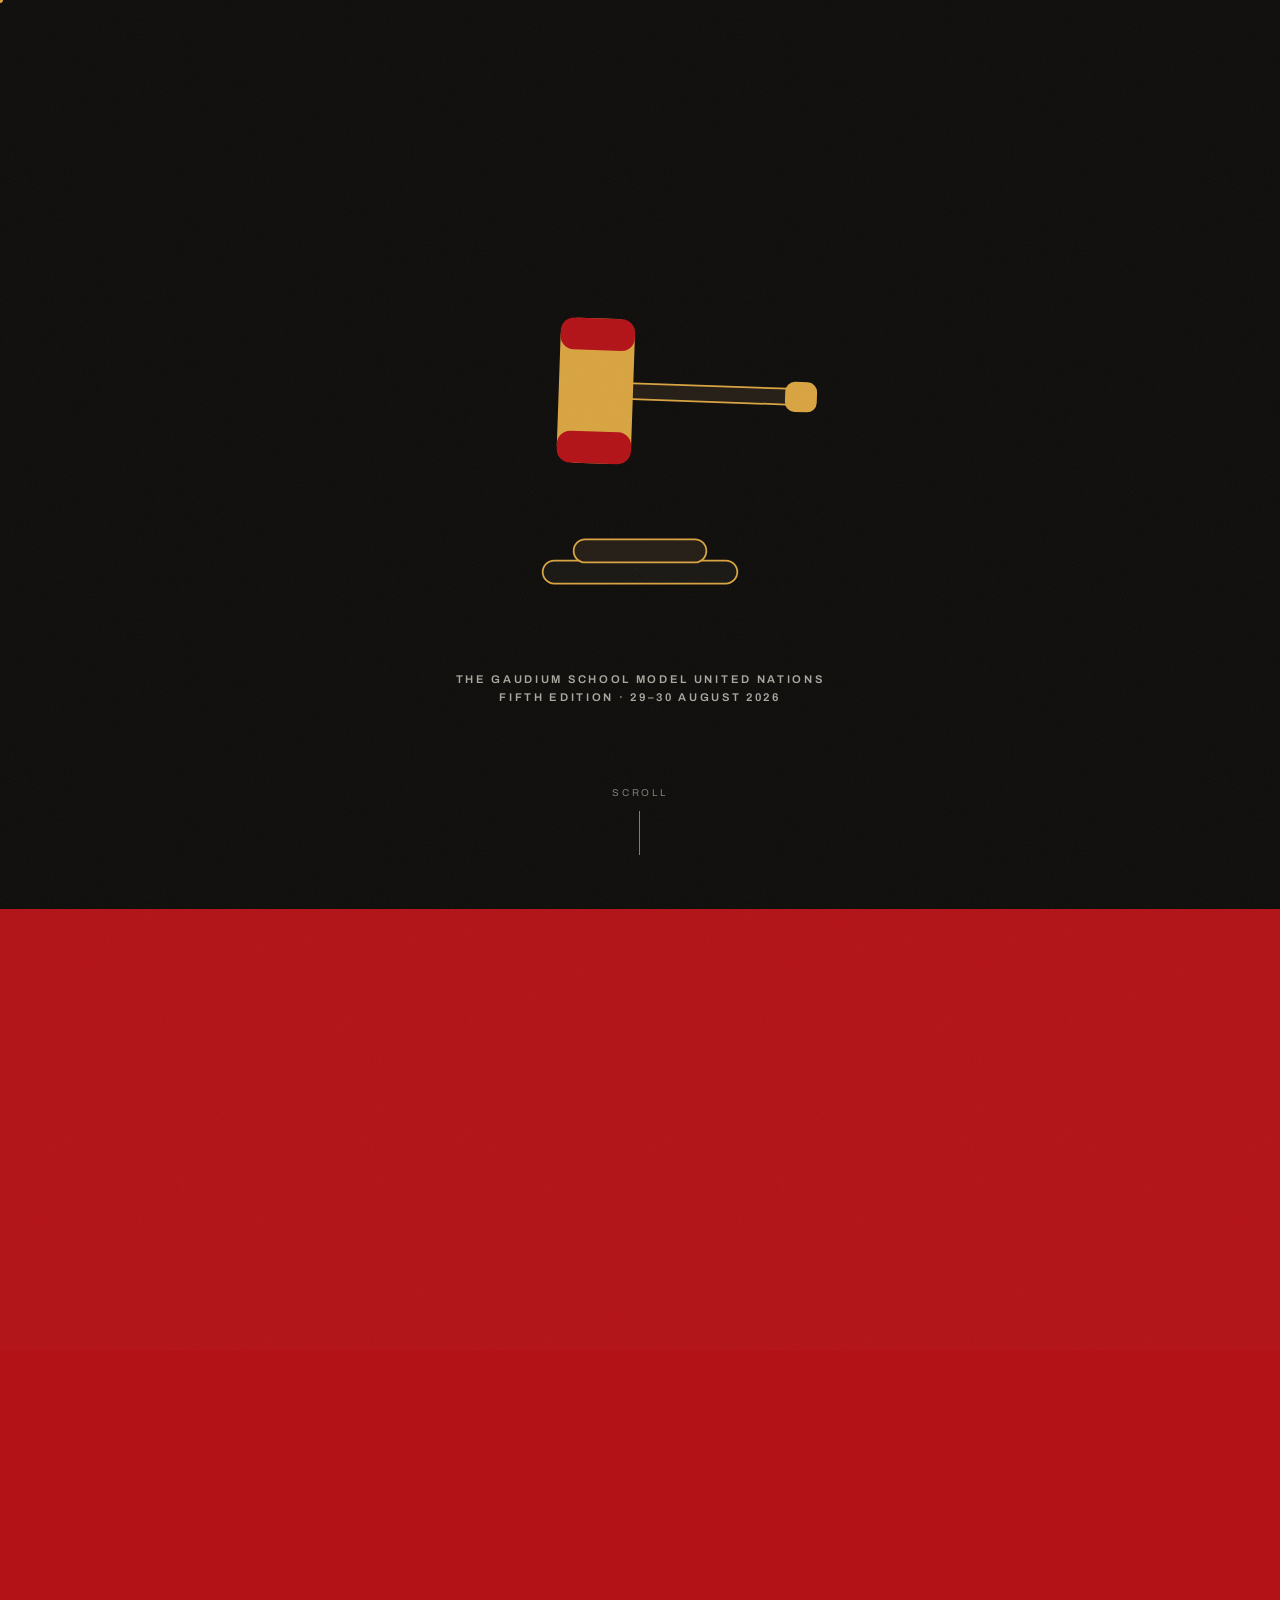
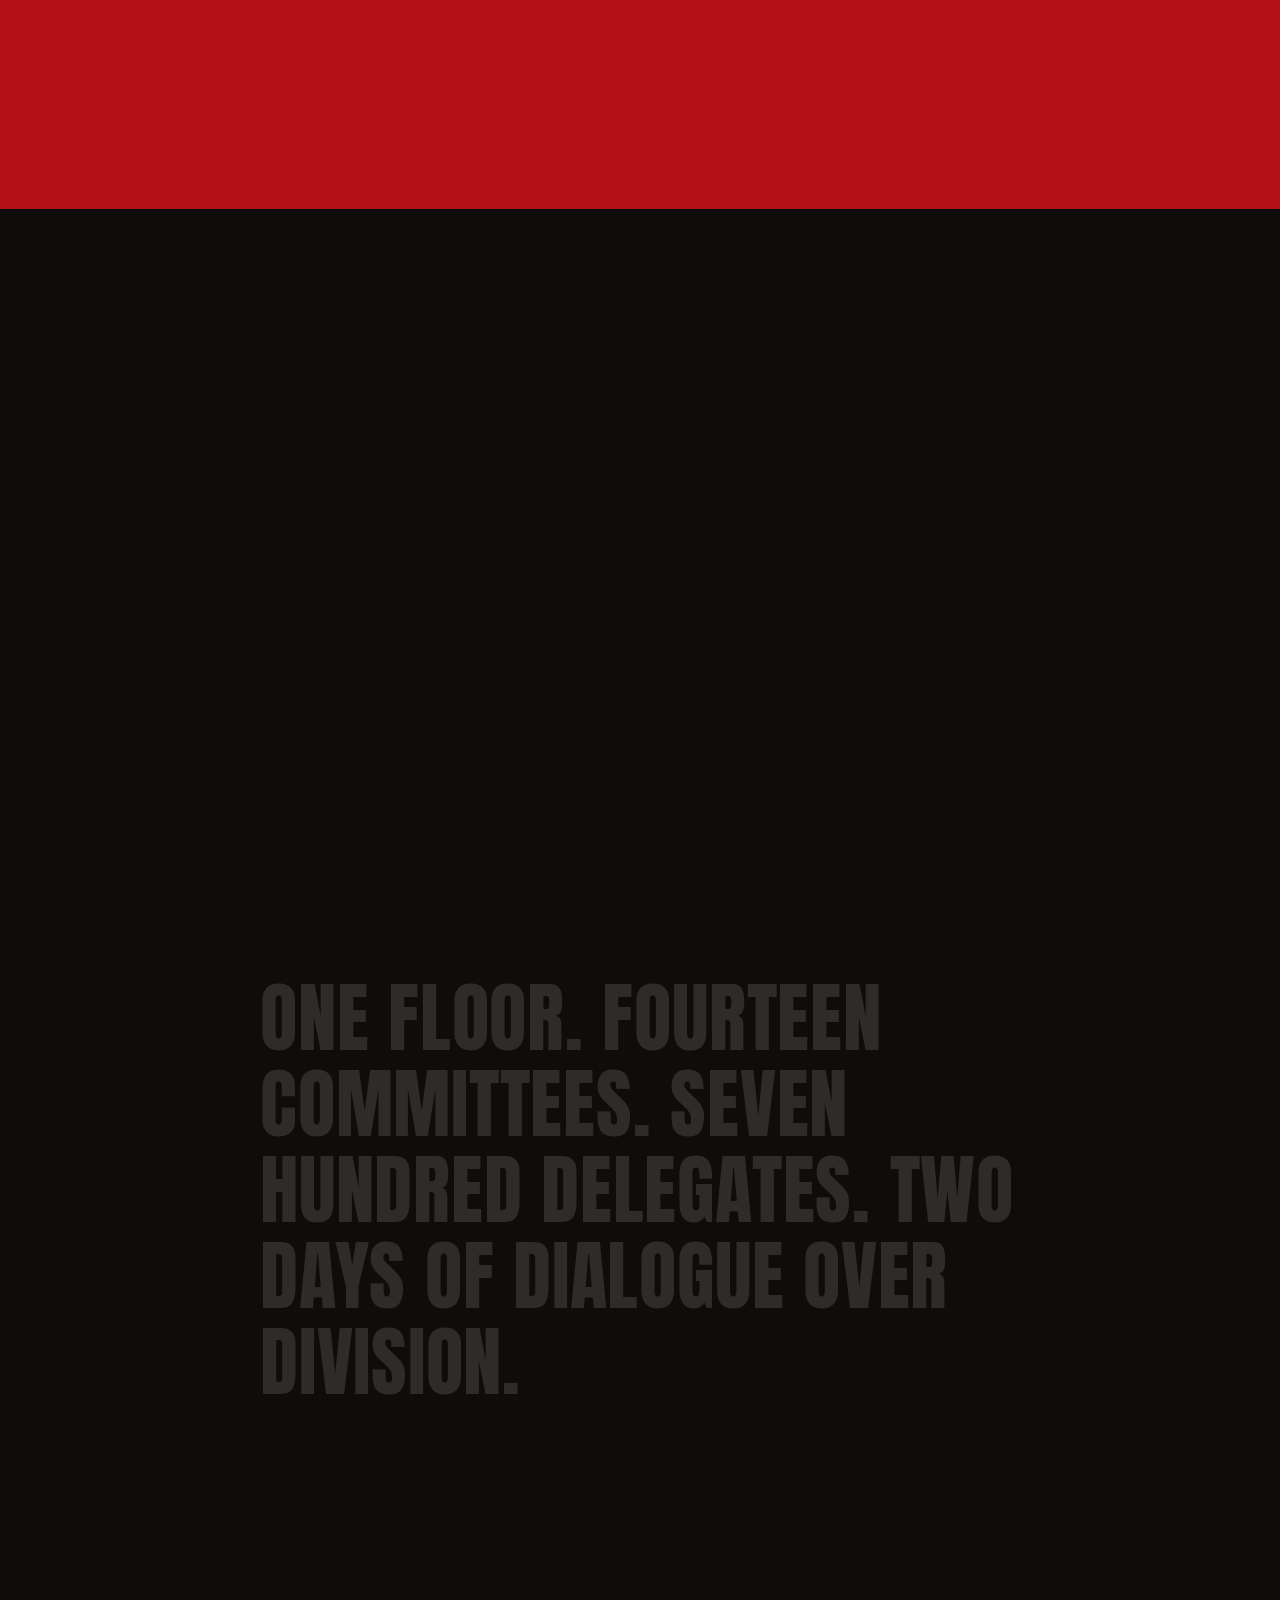
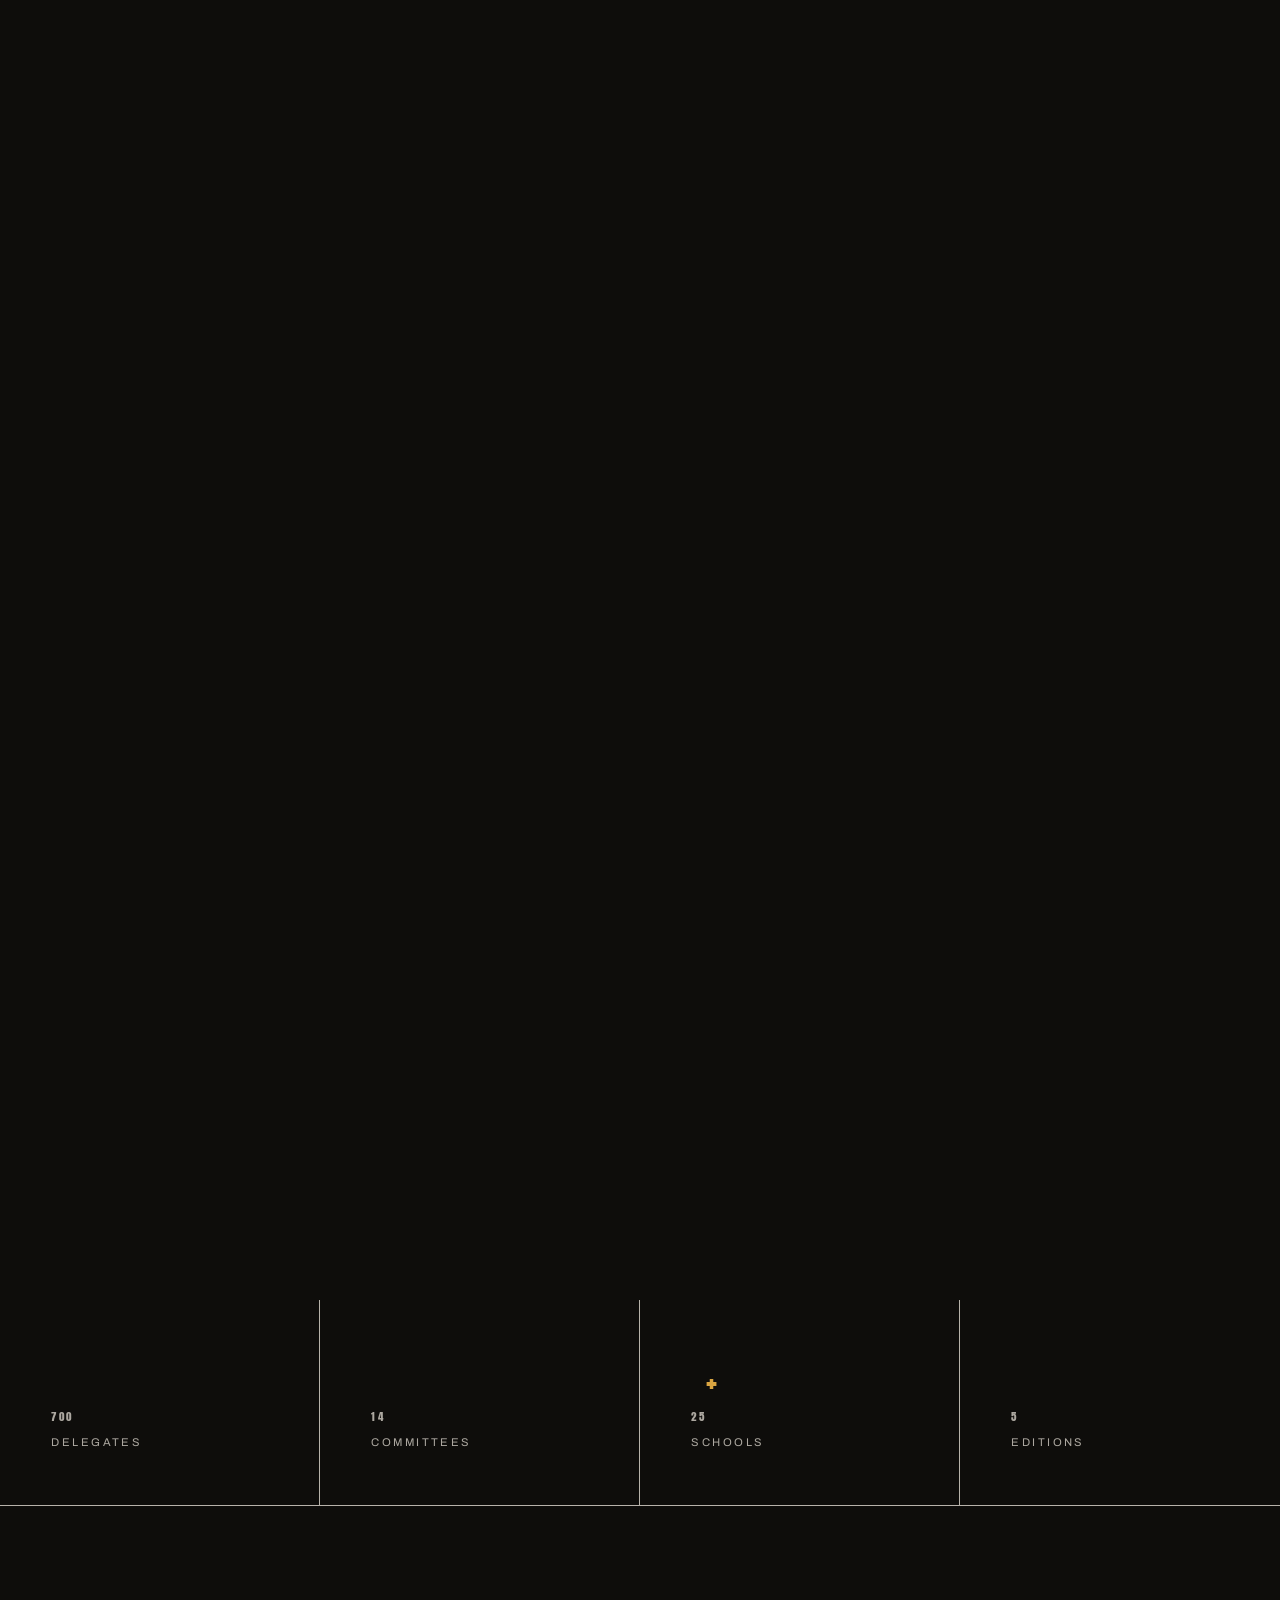
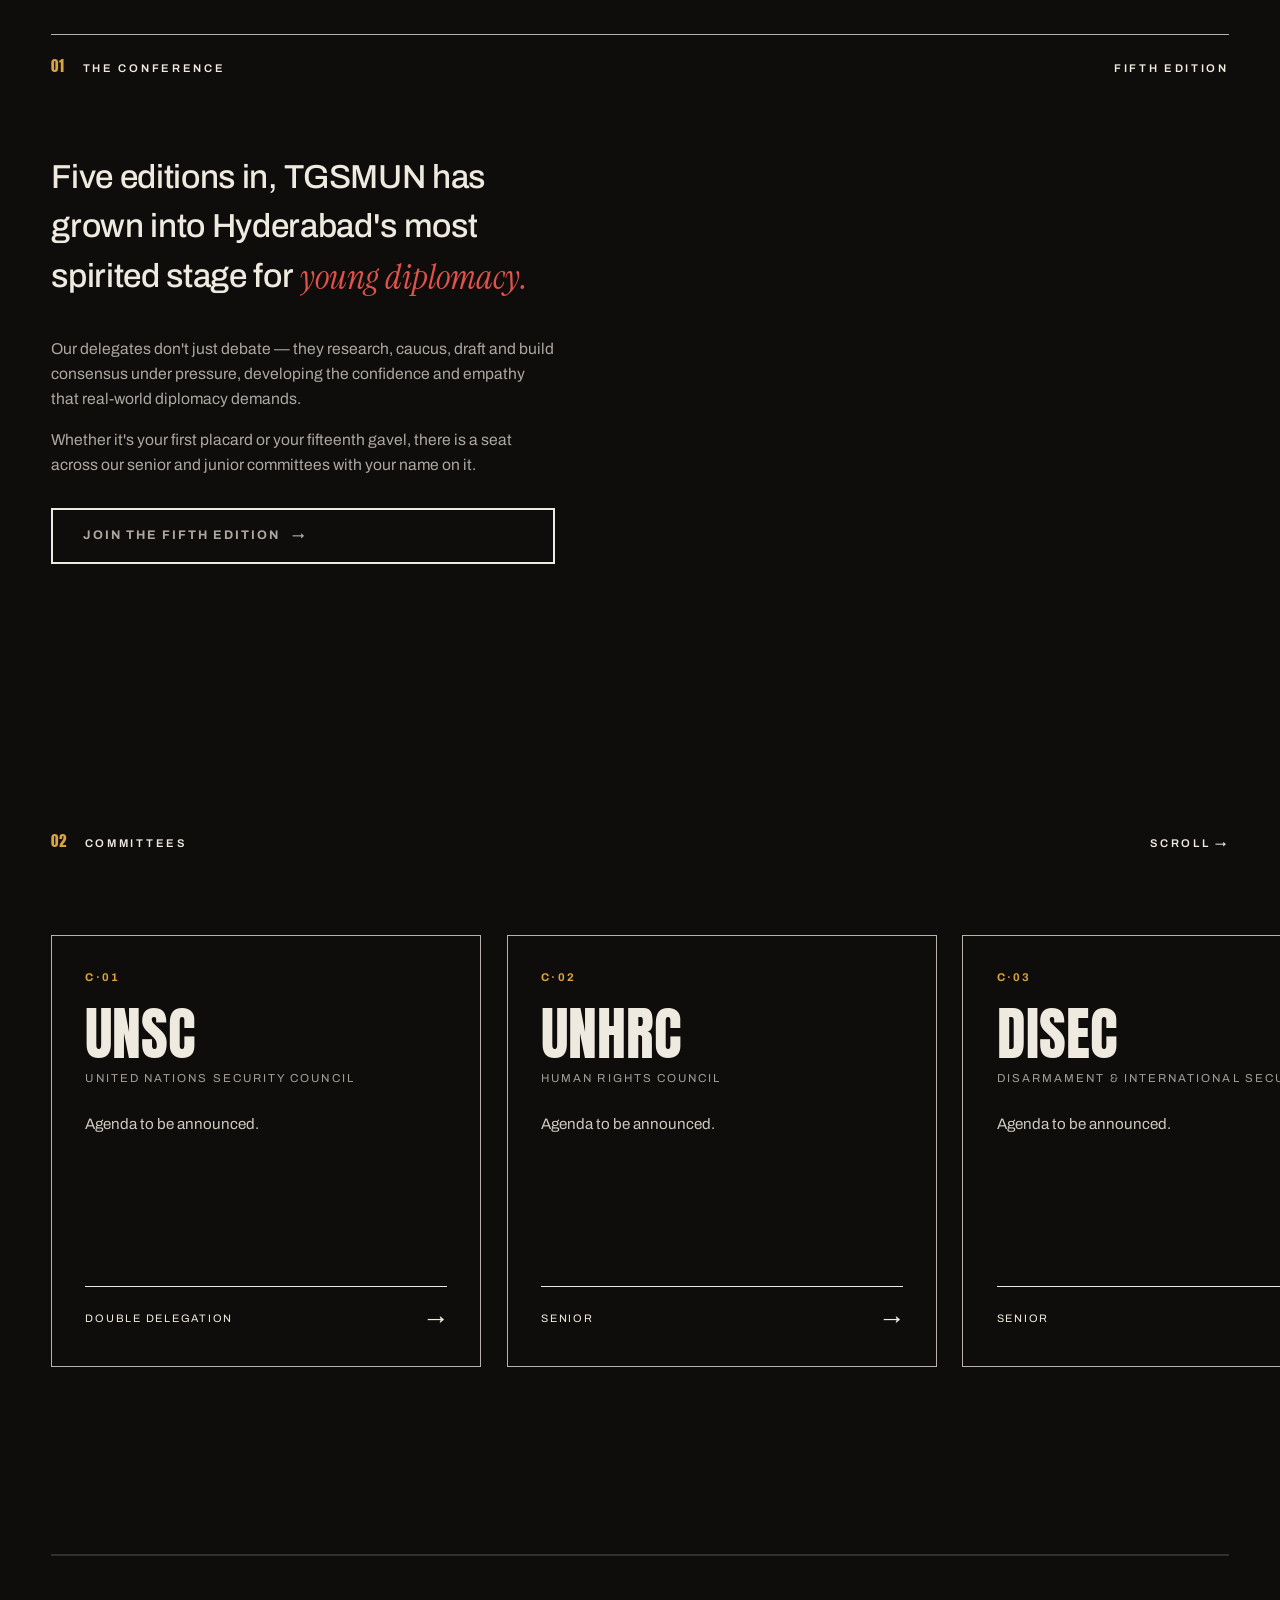
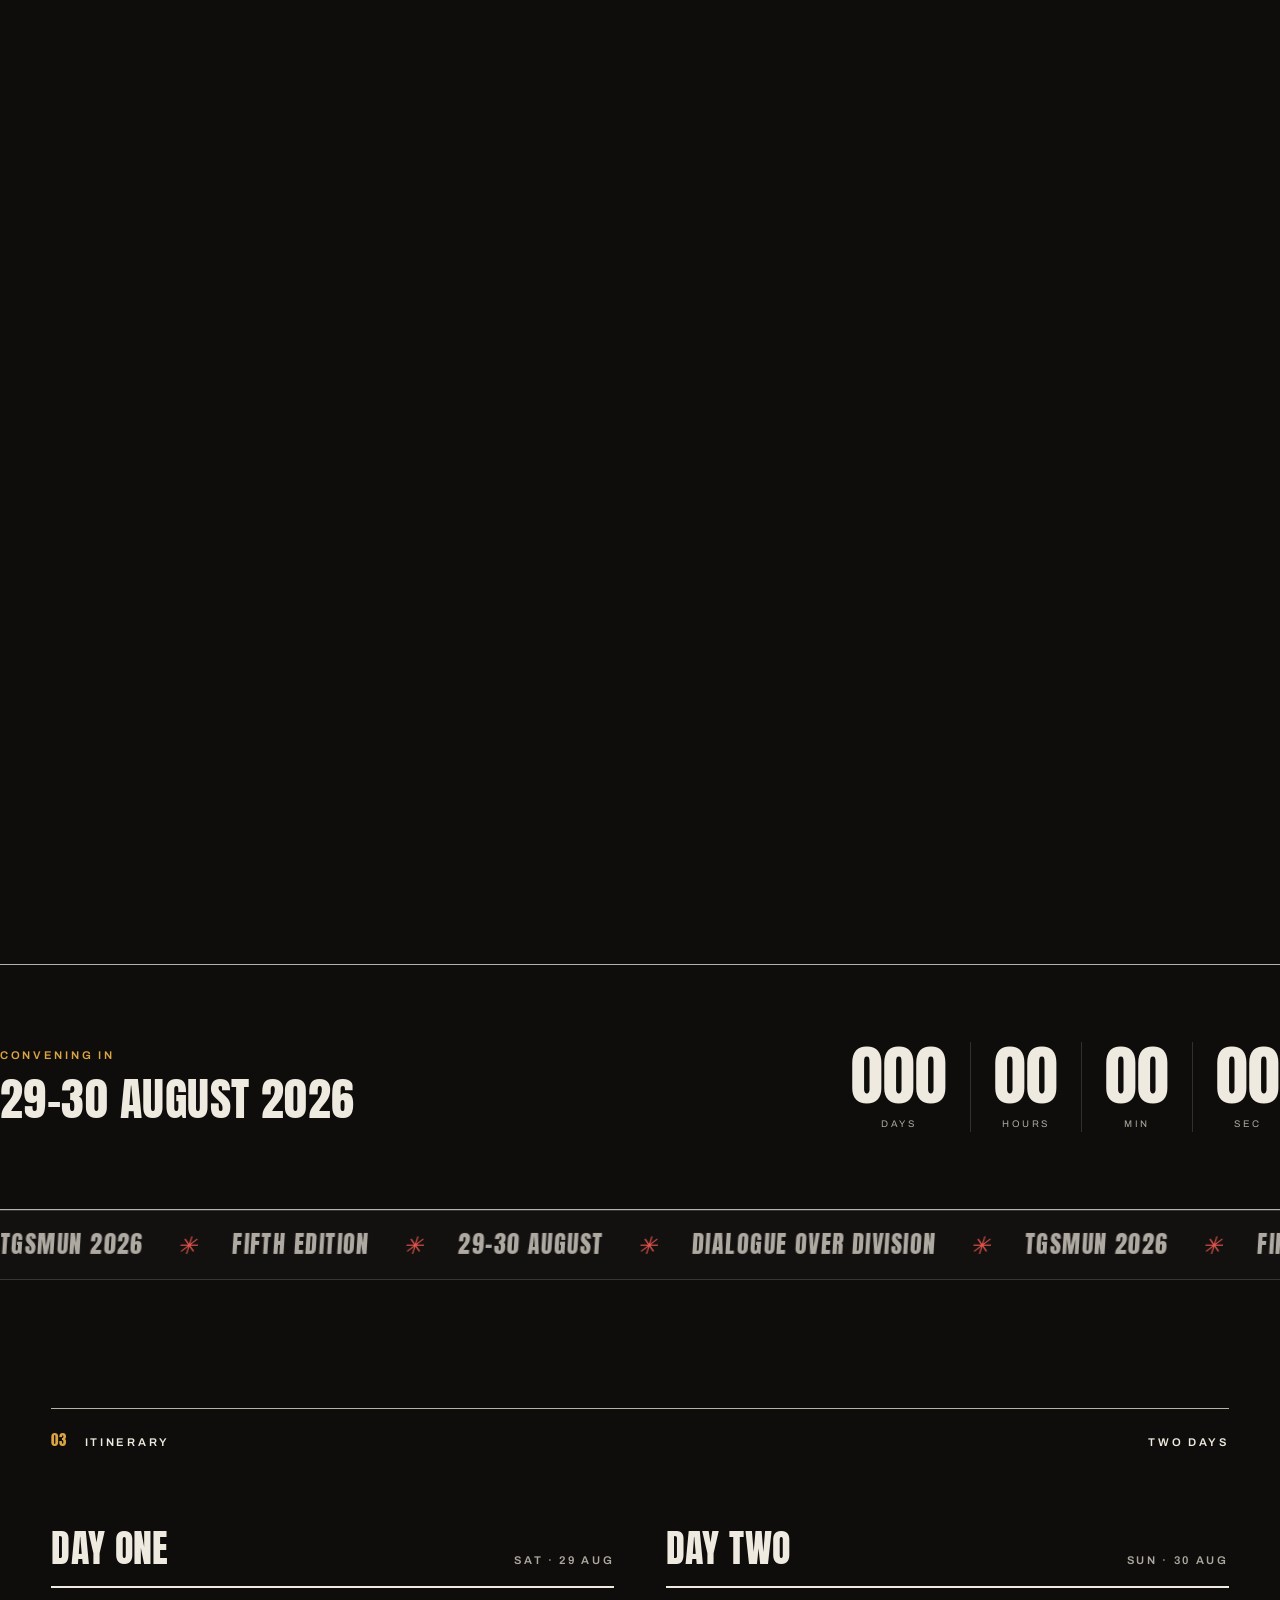
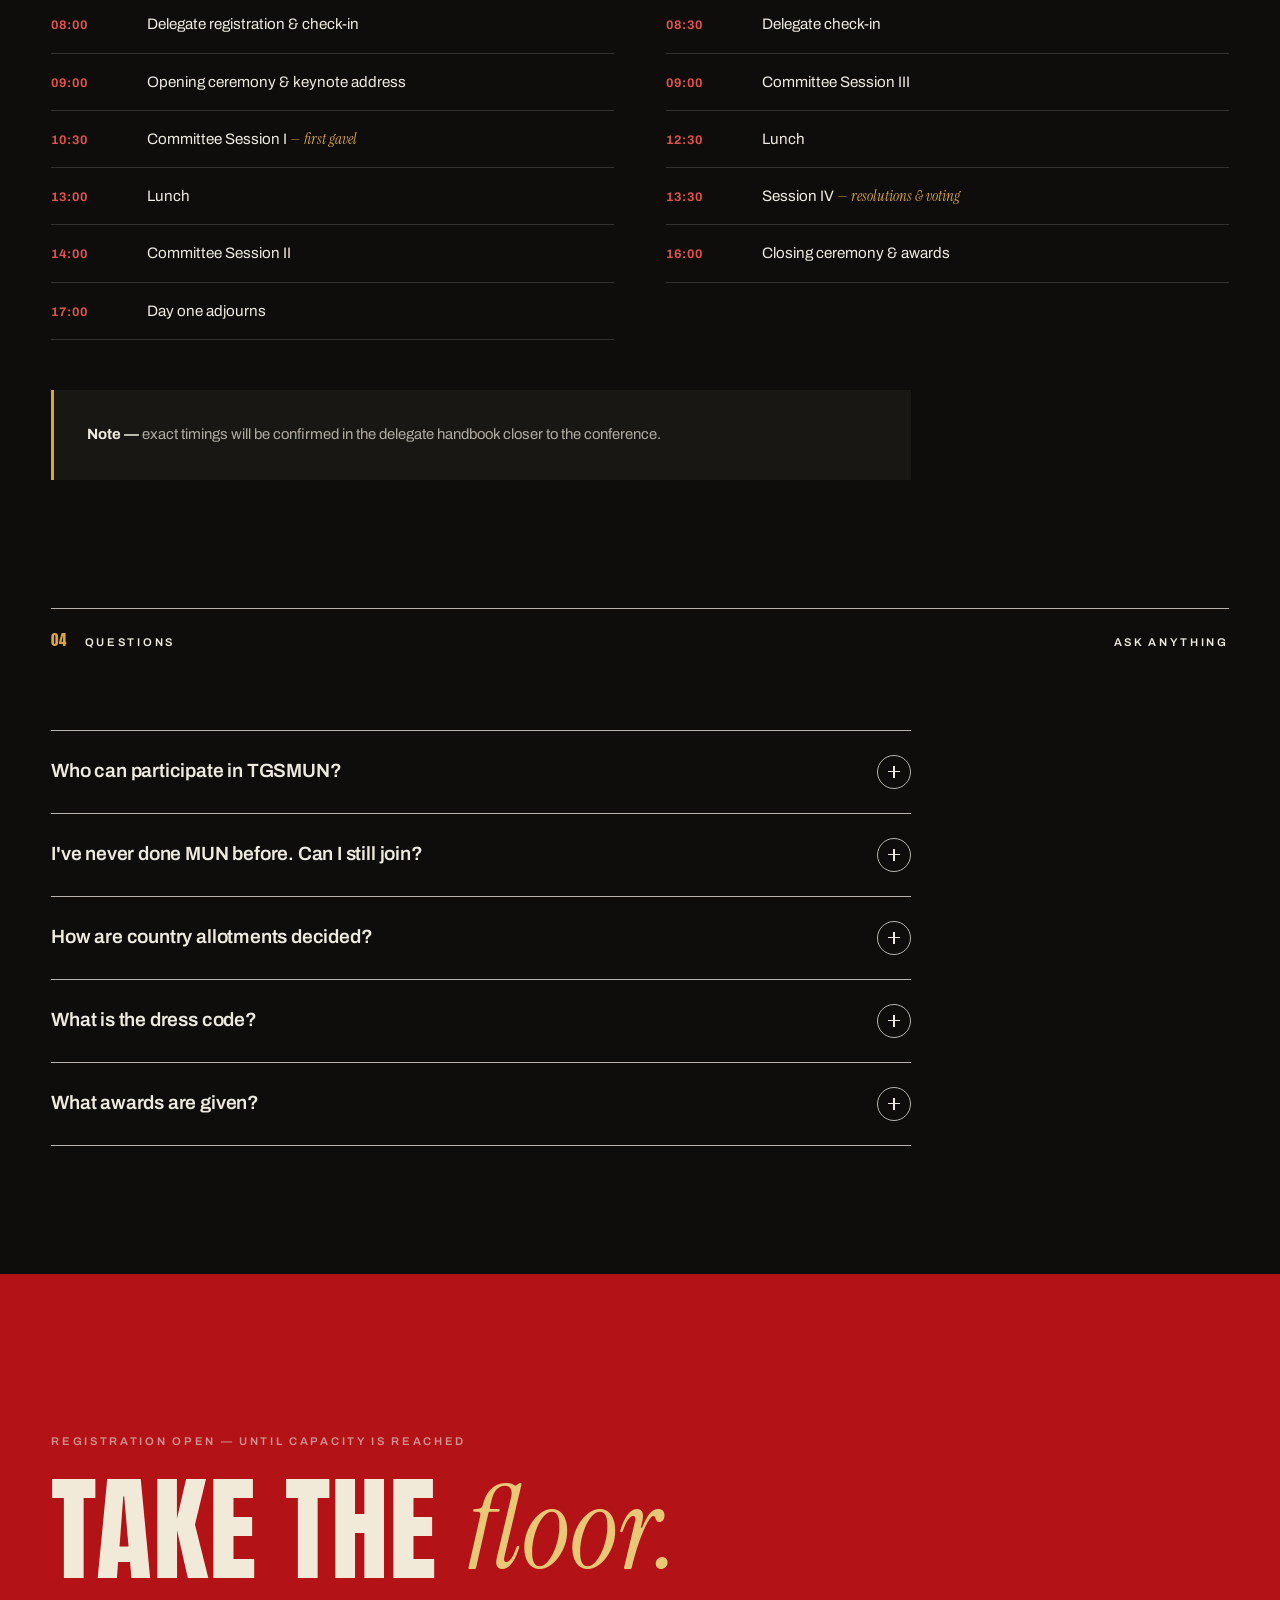
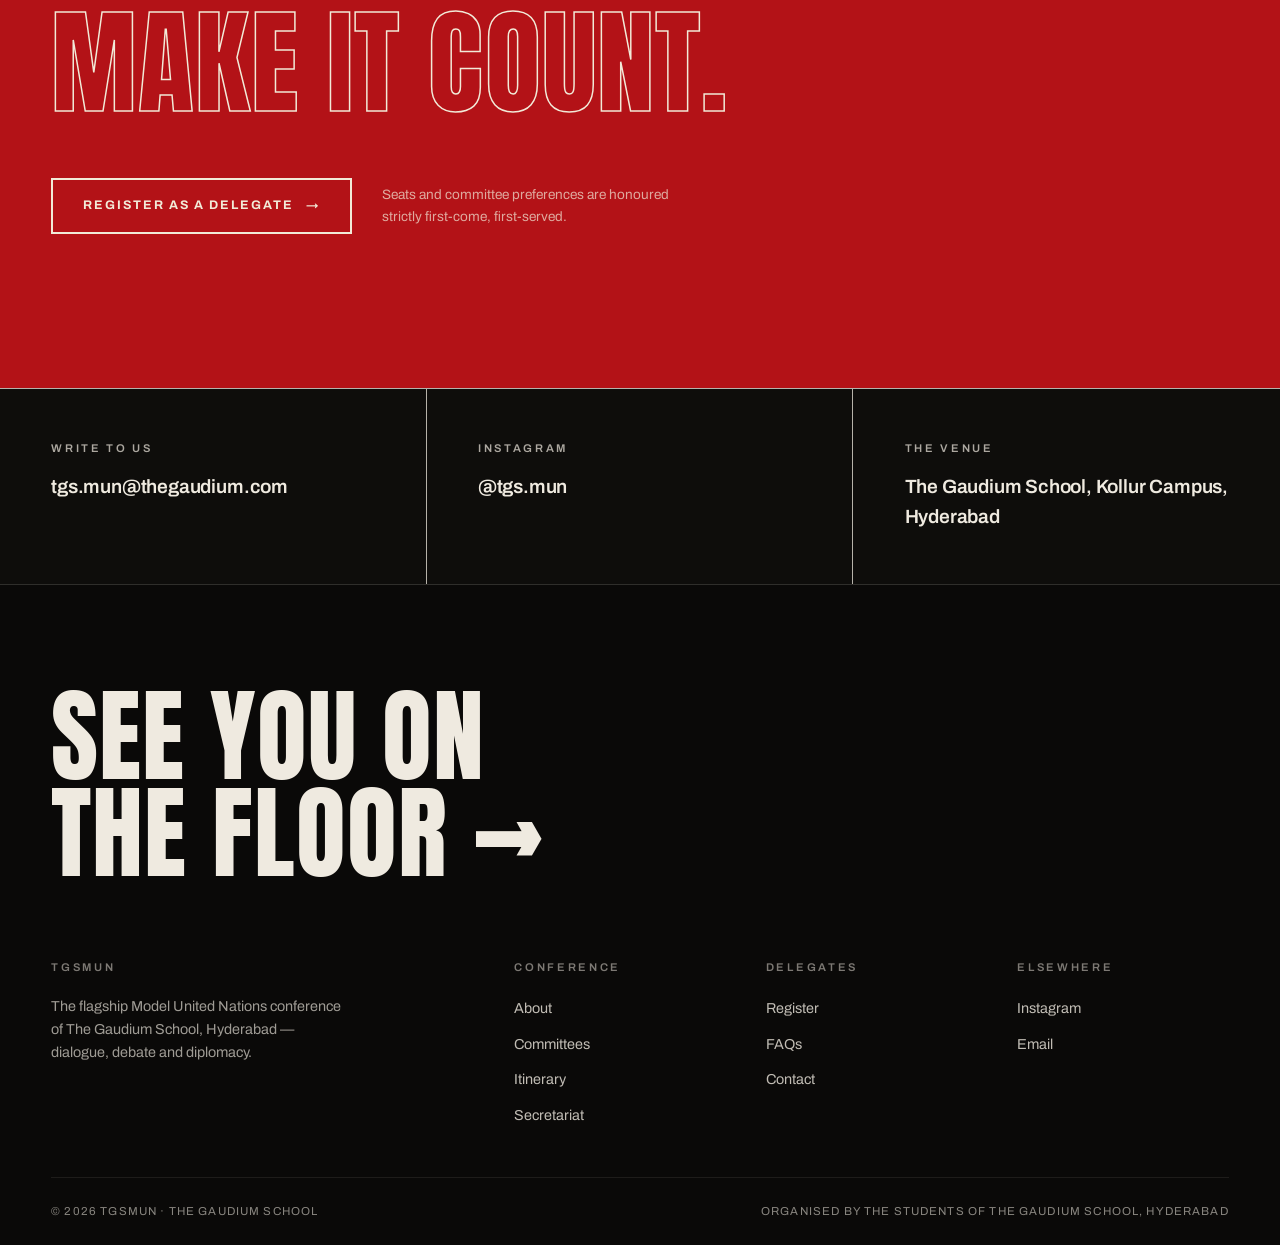
==== commit c4231aba: "Gavel opening: wind-up, strike, stamp, circular wipe Replaces the red-plate scroll intro with a chor" ====
--- a/index.html
+++ b/index.html
@@ -48,19 +48,11 @@
     <a href="index.html#contact"><i>07</i> Contact</a>
   </div>
 
-  <!-- ================= SCROLL INTRO (one element -> home) ================= -->
-  <section class="intro">
-    <div class="intro-sticky">
-      <div class="intro-word" aria-hidden="true">
-        <span style="animation-delay:.1s">T</span><span style="animation-delay:.16s">G</span><span style="animation-delay:.22s">S</span><span style="animation-delay:.28s">M</span><span style="animation-delay:.34s">U</span><span style="animation-delay:.4s">N</span>
-      </div>
-      <p class="intro-tag label">The Gaudium School Model United Nations<br />Fifth Edition · 29–30 August 2026</p>
-      <div class="intro-hint">Scroll<i></i></div>
-    </div>
-  </section>
-
+
+  <!-- ================= OPENING: the gavel calls the session to order ================= -->
+  <div class="opening">
   <!-- ================= HERO (calm on load) ================= -->
-  <section class="hero">
+    <section class="hero">
     <div class="container hero-inner">
       <div class="hero-meta-top">
         <span class="label"><b>●</b> 29–30 August 2026</span>
@@ -86,7 +78,32 @@
         <span class="label">Scroll ↓</span>
       </div>
     </div>
-  </section>
+    </section>
+
+    <div class="intro-ov" aria-hidden="true">
+      <svg class="gavel-svg" viewBox="0 0 520 420" fill="none" xmlns="http://www.w3.org/2000/svg">
+        <g class="shock">
+          <circle cx="210" cy="296" r="60" stroke="#e0524b" stroke-width="3"/>
+          <circle cx="210" cy="296" r="60" stroke="#d9a441" stroke-width="2"/>
+          <circle cx="210" cy="296" r="60" stroke="#e0524b" stroke-width="1.5"/>
+        </g>
+        <g class="g-block">
+          <rect x="150" y="324" width="220" height="26" rx="13" fill="#191713" stroke="#d9a441" stroke-width="2"/>
+          <rect x="185" y="300" width="150" height="26" rx="13" fill="#241d15" stroke="#d9a441" stroke-width="2"/>
+        </g>
+        <g class="g-gavel">
+          <rect x="235" y="130" width="200" height="18" rx="9" fill="#241d15" stroke="#d9a441" stroke-width="2"/>
+          <rect x="424" y="122" width="36" height="34" rx="11" fill="#d9a441"/>
+          <rect x="168" y="58" width="84" height="164" rx="20" fill="#d9a441"/>
+          <rect x="168" y="58" width="84" height="36" rx="15" fill="#b31217"/>
+          <rect x="168" y="186" width="84" height="36" rx="15" fill="#b31217"/>
+        </g>
+      </svg>
+      <p class="ov-tag label">The Gaudium School Model United Nations<br />Fifth Edition · 29–30 August 2026</p>
+      <span class="ov-stamp">TGSMUN</span>
+      <div class="ov-hint">Scroll<i></i></div>
+    </div>
+  </div>
 
   <!-- ================= SCRUB STATEMENT ================= -->
   <section class="statement" data-scrub>
--- a/assets/css/style.css
+++ b/assets/css/style.css
@@ -1096,41 +1096,93 @@
 .qz.done .qz-why { display: block; }
 @media (max-width: 700px) { .qz-opts { grid-template-columns: 1fr; } }
 
-
-/* ---------- scroll intro (single element -> home) ---------- */
-.intro { position: relative; height: 200vh; }
-.intro-sticky {
-  position: sticky; top: 0;
-  height: 100svh;
-  background: var(--red);
-  color: var(--ivory);
-  z-index: 600;
+/* ---------- gavel opening: wind-up -> strike -> stamp -> wipe ---------- */
+.opening { position: relative; }
+.opening .hero { position: sticky; top: 0; height: 100svh; min-height: auto; overflow: clip; }
+
+.intro-ov {
+  position: fixed; inset: 0; z-index: 600;
+  background: var(--paper);
   display: flex; flex-direction: column;
   align-items: center; justify-content: center;
-  overflow: clip;
-}
-.intro-word {
-  font-family: var(--font-display);
-  font-size: clamp(3.6rem, 14vw, 13rem);
+  --holeR: 0px;
+  -webkit-mask-image: radial-gradient(circle at 50% 64%, transparent var(--holeR), #000 calc(var(--holeR) + 2px));
+  mask-image: radial-gradient(circle at 50% 64%, transparent var(--holeR), #000 calc(var(--holeR) + 2px));
+}
+.intro-ov.gone { visibility: hidden; }
+.intro-ov.struck { animation: jolt 0.24s var(--ease-out); }
+@keyframes jolt {
+  0% { transform: translateY(0); }
+  30% { transform: translateY(7px); }
+  60% { transform: translateY(-3px); }
+  100% { transform: translateY(0); }
+}
+
+.gavel-svg { width: min(58vmin, 460px); height: auto; display: block; margin-top: 9vh; }
+.gavel-svg .g-gavel {
+  transform-box: view-box;
+  transform-origin: 437px 139px; /* the grip */
+  transform: rotate(2deg);
+  transition: transform 0.1s linear;
+}
+.intro-ov.struck .gavel-svg .g-gavel {
+  transition: transform 0.16s cubic-bezier(0.6, -0.2, 0.9, 0.6);
+  transform: rotate(-21deg) !important;
+}
+/* draw-in on load */
+.gavel-svg .g-block, .gavel-svg .g-gavel { opacity: 0; animation: gavel-in 0.9s var(--ease-out) forwards; }
+.gavel-svg .g-gavel { animation-delay: 0.25s; transform: rotate(2deg) translateY(-26px); }
+.gavel-svg .g-block { animation-delay: 0.05s; }
+@keyframes gavel-in { to { opacity: 1; transform: rotate(2deg) translateY(0); } }
+.intro-ov.armed .gavel-svg .g-gavel, .intro-ov.armed .gavel-svg .g-block { animation: none; opacity: 1; }
+
+/* shock rings (hidden until strike) */
+.gavel-svg .shock circle { opacity: 0; }
+.intro-ov.struck .gavel-svg .shock circle { animation: shock 0.7s var(--ease-out) forwards; }
+.intro-ov.struck .gavel-svg .shock circle:nth-child(2) { animation-delay: 0.08s; }
+.intro-ov.struck .gavel-svg .shock circle:nth-child(3) { animation-delay: 0.16s; }
+@keyframes shock {
+  0% { opacity: 0.9; transform: scale(0.2); }
+  100% { opacity: 0; transform: scale(2.6); }
+}
+.gavel-svg .shock circle { transform-box: fill-box; transform-origin: center; }
+
+/* the stamp */
+.ov-stamp {
+  position: absolute;
+  top: 11%;
+  font-family: var(--font-display);
+  font-size: clamp(3.4rem, 13vw, 11rem);
   text-transform: uppercase;
   line-height: 1;
-  display: flex;
-  overflow: hidden;
-  will-change: transform;
-}
-.intro-word span { display: inline-block; transform: translateY(110%); animation: loadup 0.8s var(--ease-out) forwards; }
-.intro-tag { margin-top: 18px; color: rgba(242, 234, 216, 0.75); text-align: center; }
-.intro-hint {
+  color: var(--ivory);
+  opacity: 0;
+  pointer-events: none;
+  text-shadow: 0 3px 0 rgba(0, 0, 0, 0.55);
+}
+.intro-ov.struck .ov-stamp { animation: stamp-in 0.32s cubic-bezier(0.2, 1.4, 0.4, 1) 0.1s forwards; }
+@keyframes stamp-in {
+  0% { opacity: 0; transform: scale(1.9); }
+  60% { opacity: 1; transform: scale(0.96); }
+  100% { opacity: 1; transform: scale(1); }
+}
+
+.ov-tag { margin-top: 26px; text-align: center; transition: opacity 0.3s; }
+.ov-hint {
   position: absolute; bottom: clamp(24px, 5vh, 46px);
   display: grid; place-items: center; gap: 10px;
   font-size: 0.62rem; letter-spacing: 0.3em; text-transform: uppercase;
-  color: rgba(242, 234, 216, 0.8);
-}
-.intro-hint i { width: 1px; height: 44px; background: currentColor; animation: hintline 1.7s var(--ease-inout) infinite; }
+  color: var(--ink-50);
+  transition: opacity 0.3s;
+}
+.ov-hint i { width: 1px; height: 44px; background: currentColor; animation: hintline 1.7s var(--ease-inout) infinite; }
 @keyframes hintline {
   0% { transform: scaleY(0); transform-origin: top; }
   45% { transform: scaleY(1); transform-origin: top; }
   55% { transform: scaleY(1); transform-origin: bottom; }
   100% { transform: scaleY(0); transform-origin: bottom; }
 }
-@media (prefers-reduced-motion: reduce) { .intro { display: none; } }
+@media (prefers-reduced-motion: reduce) {
+  .intro-ov { display: none; }
+  .opening .hero { position: static; height: auto; min-height: 100svh; }
+}
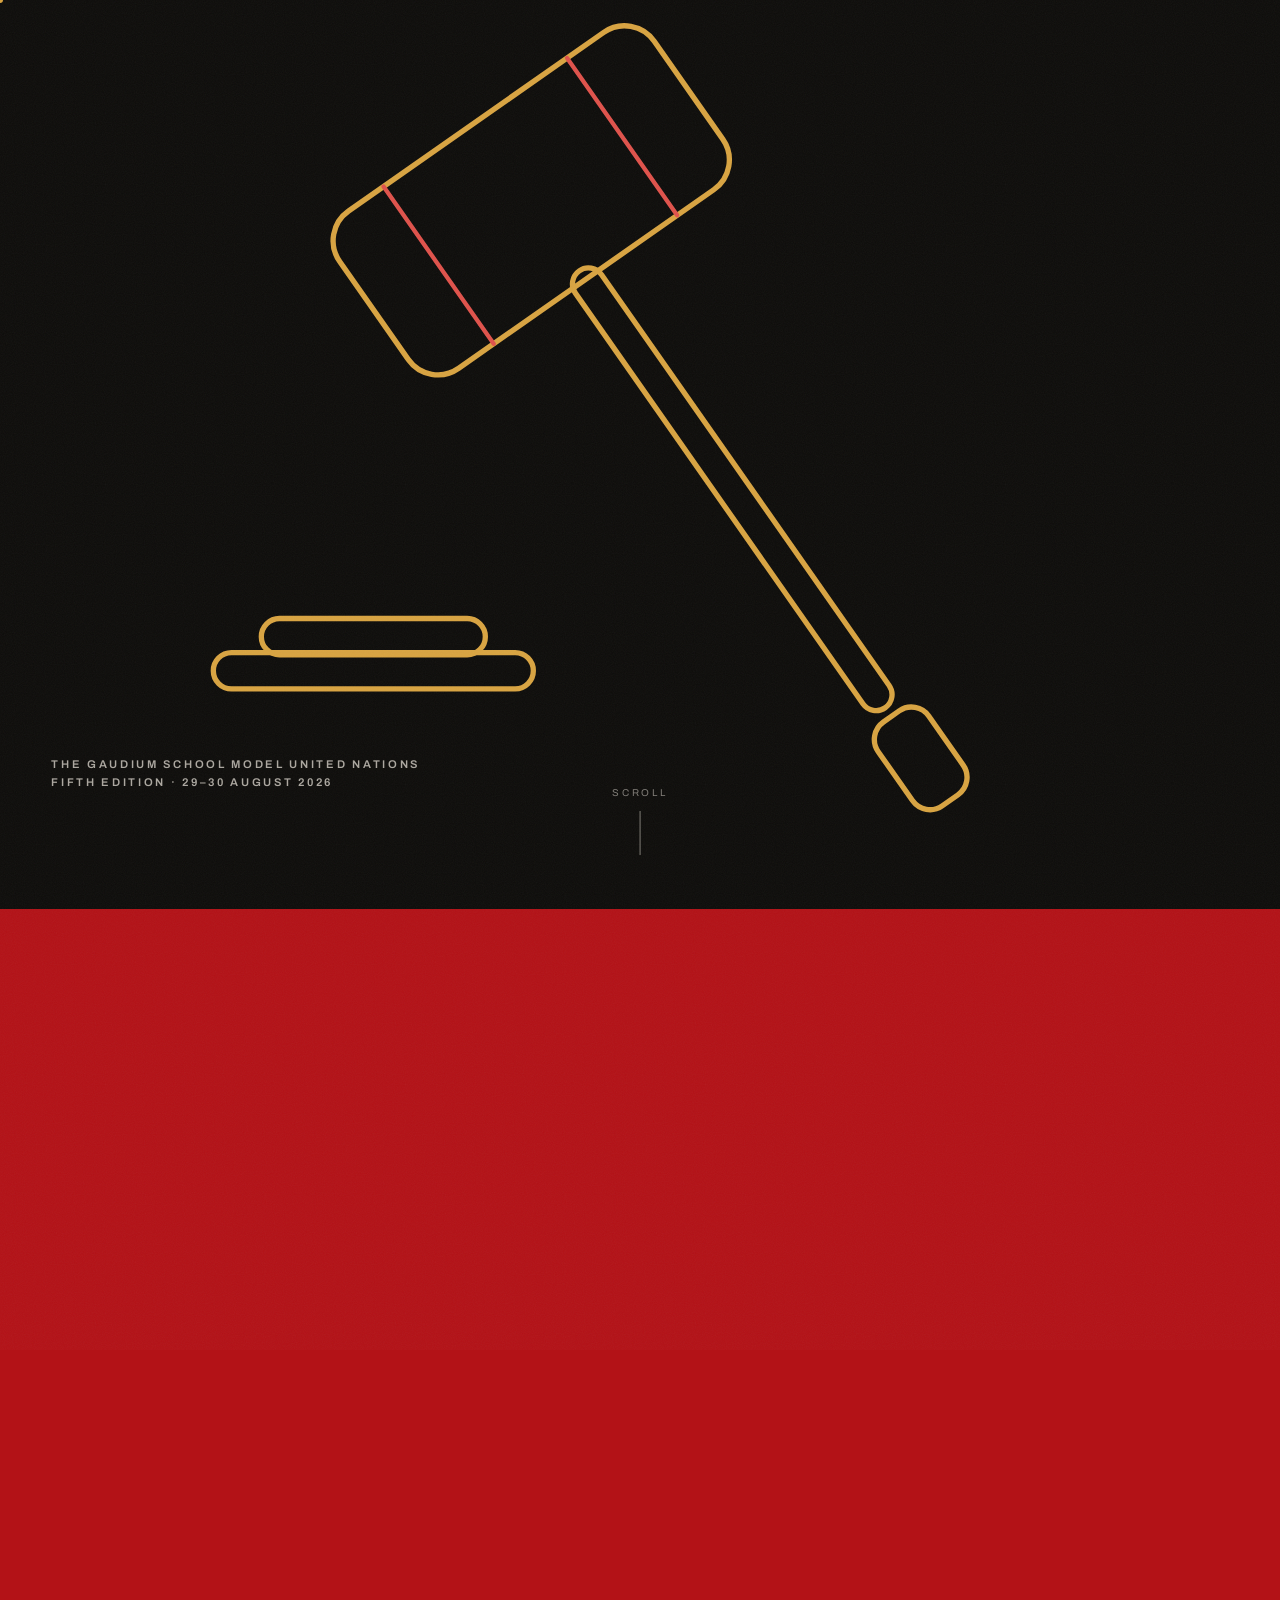
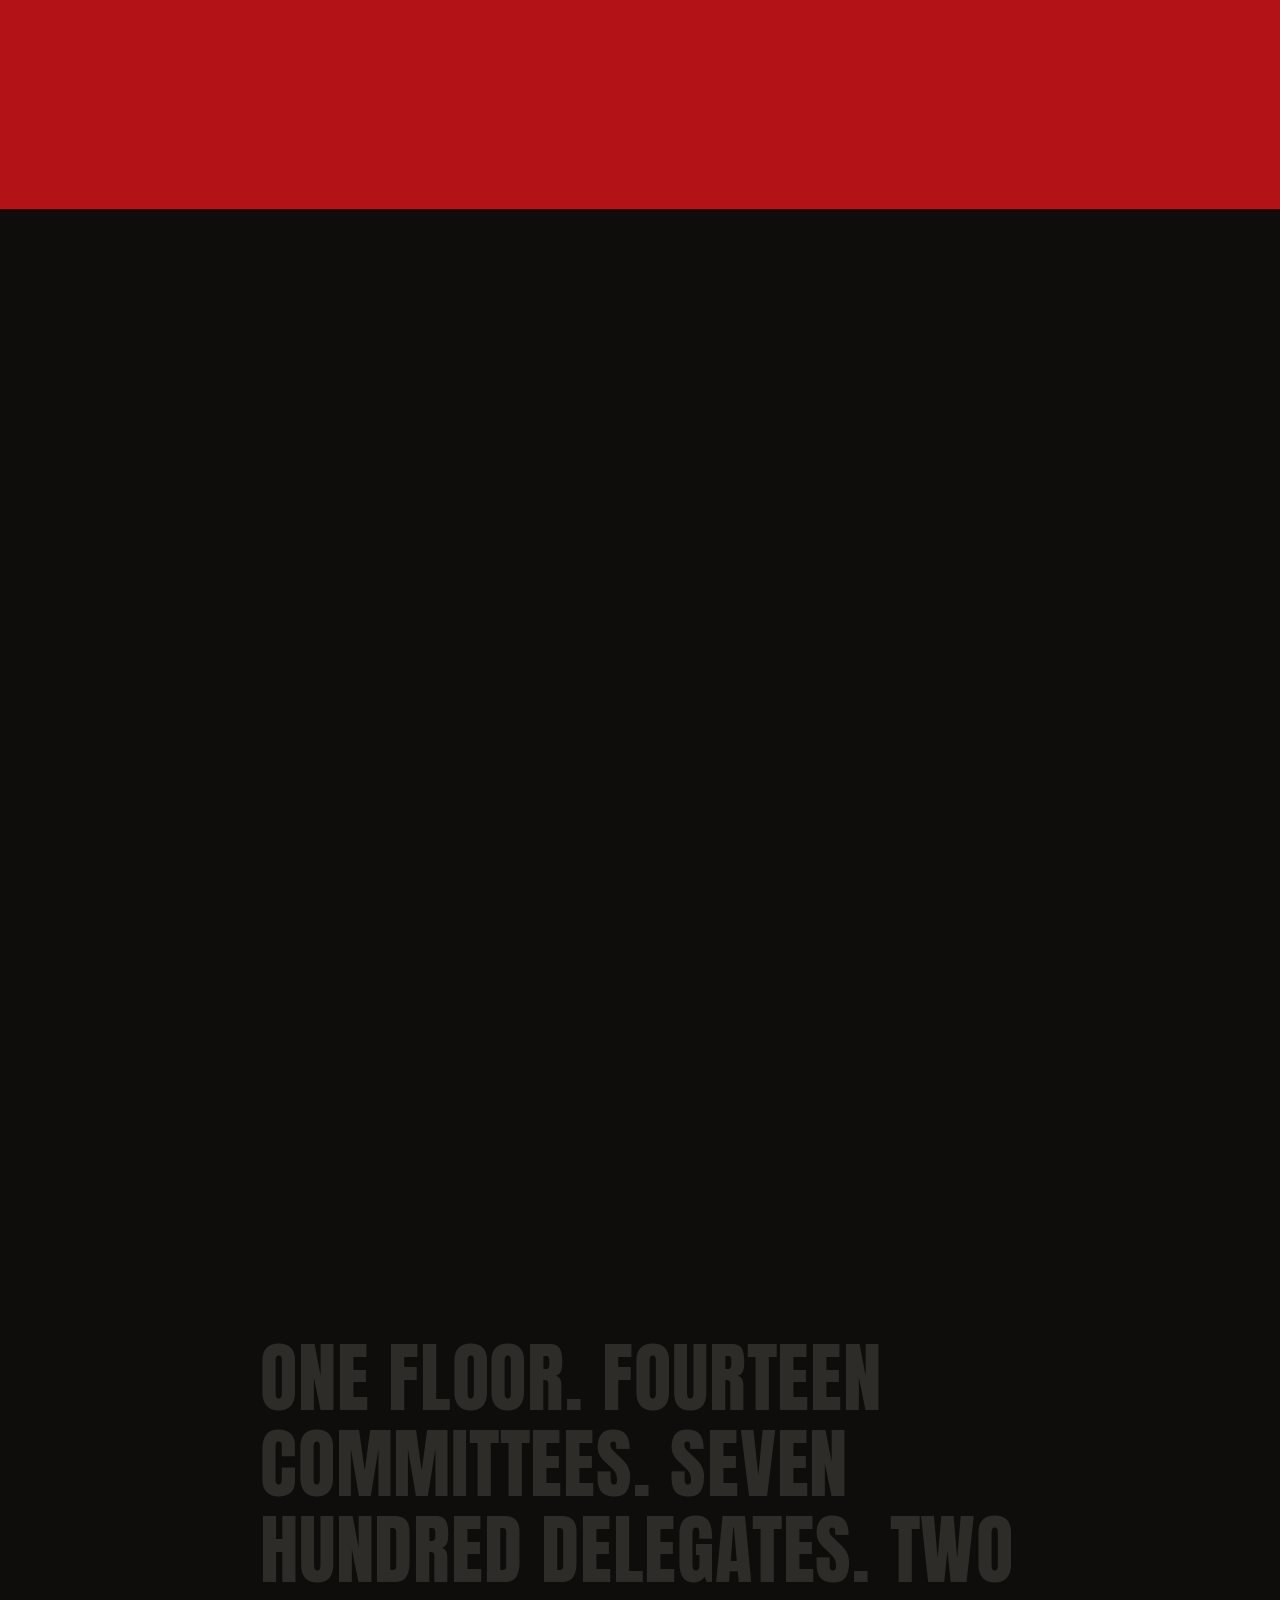
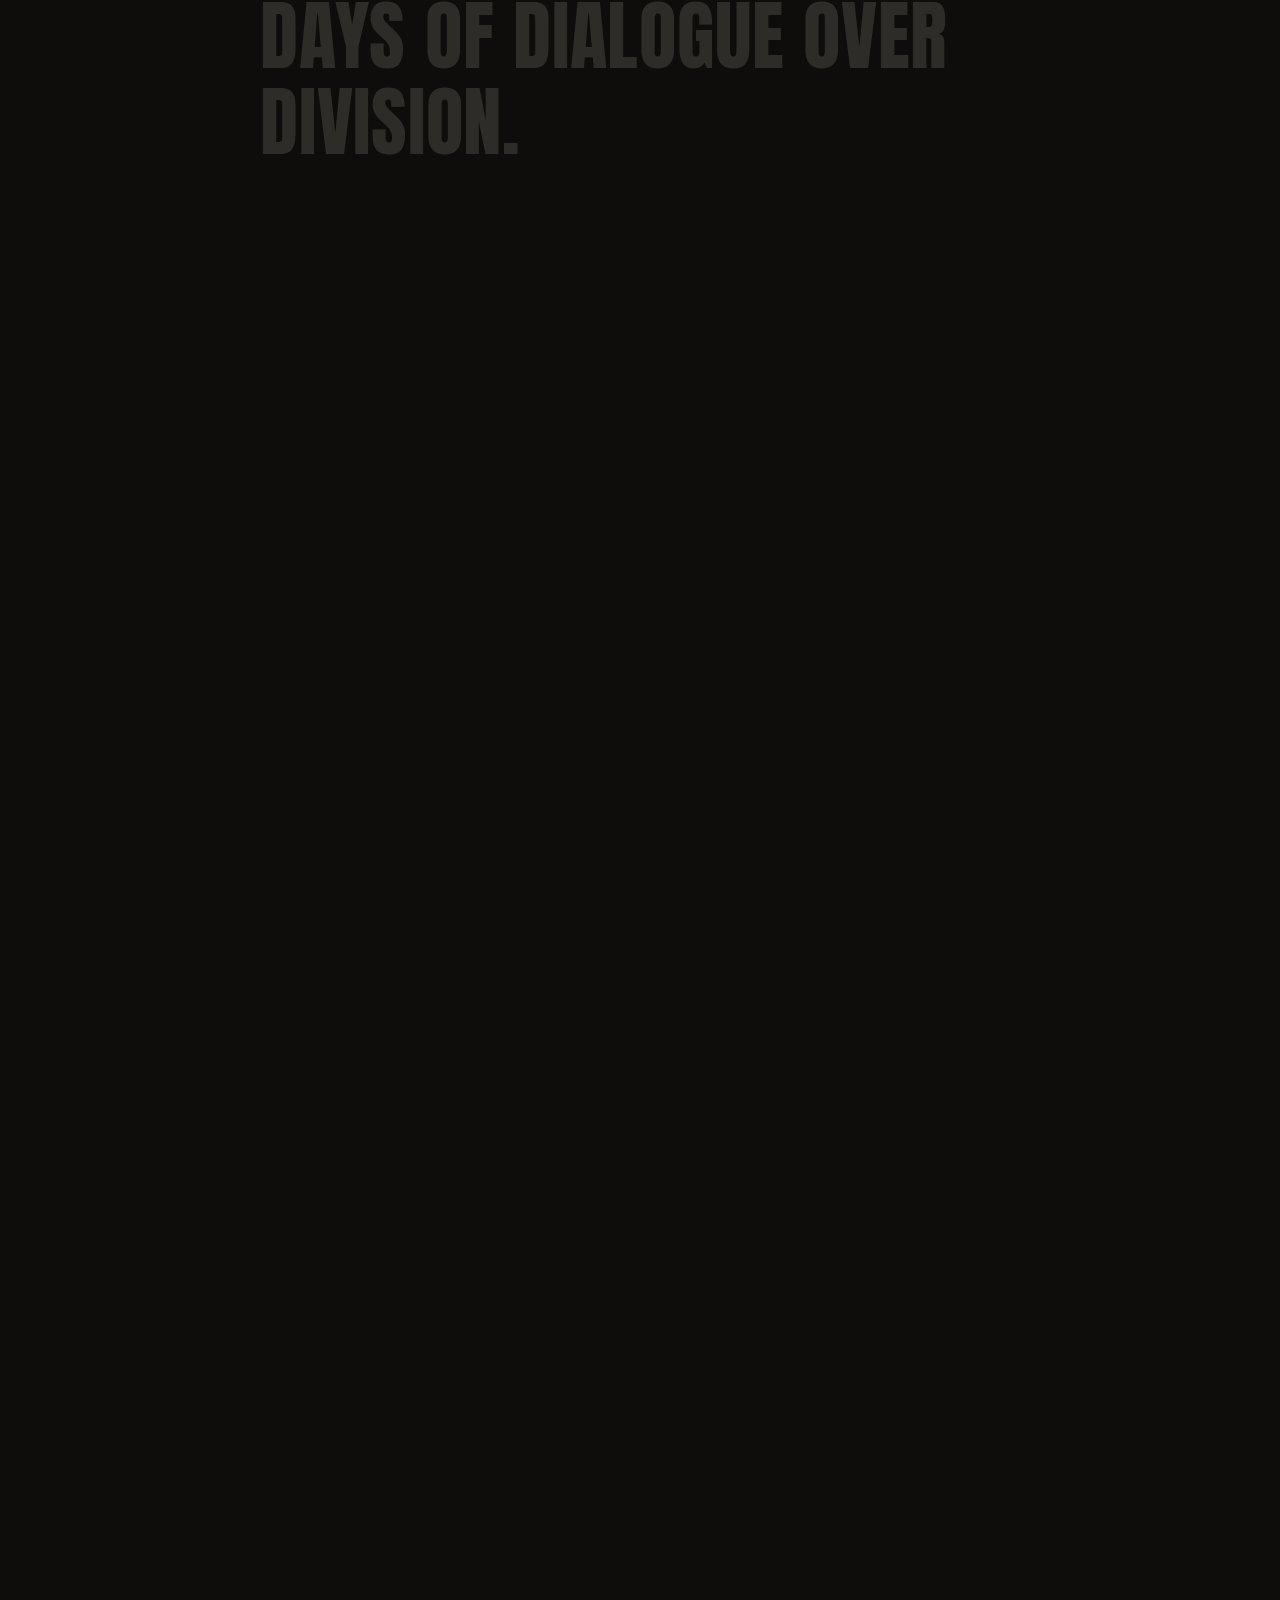
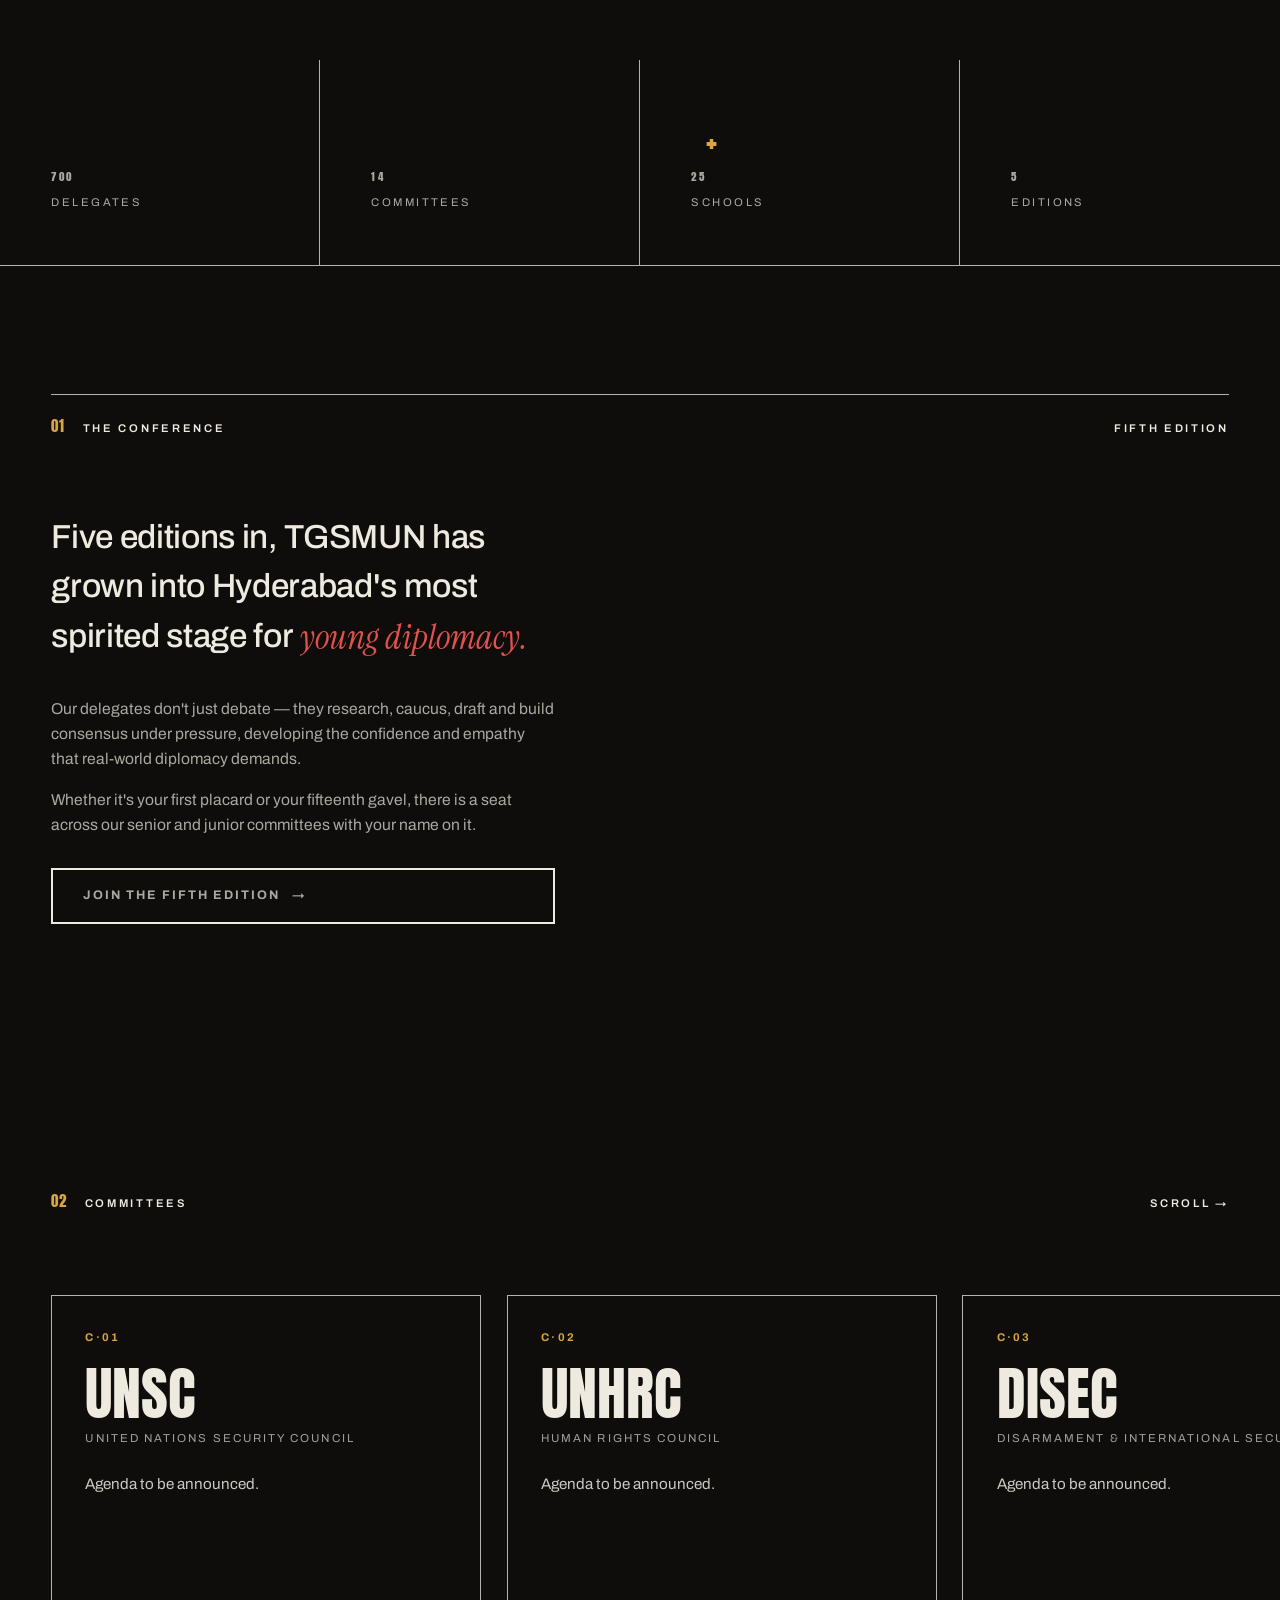
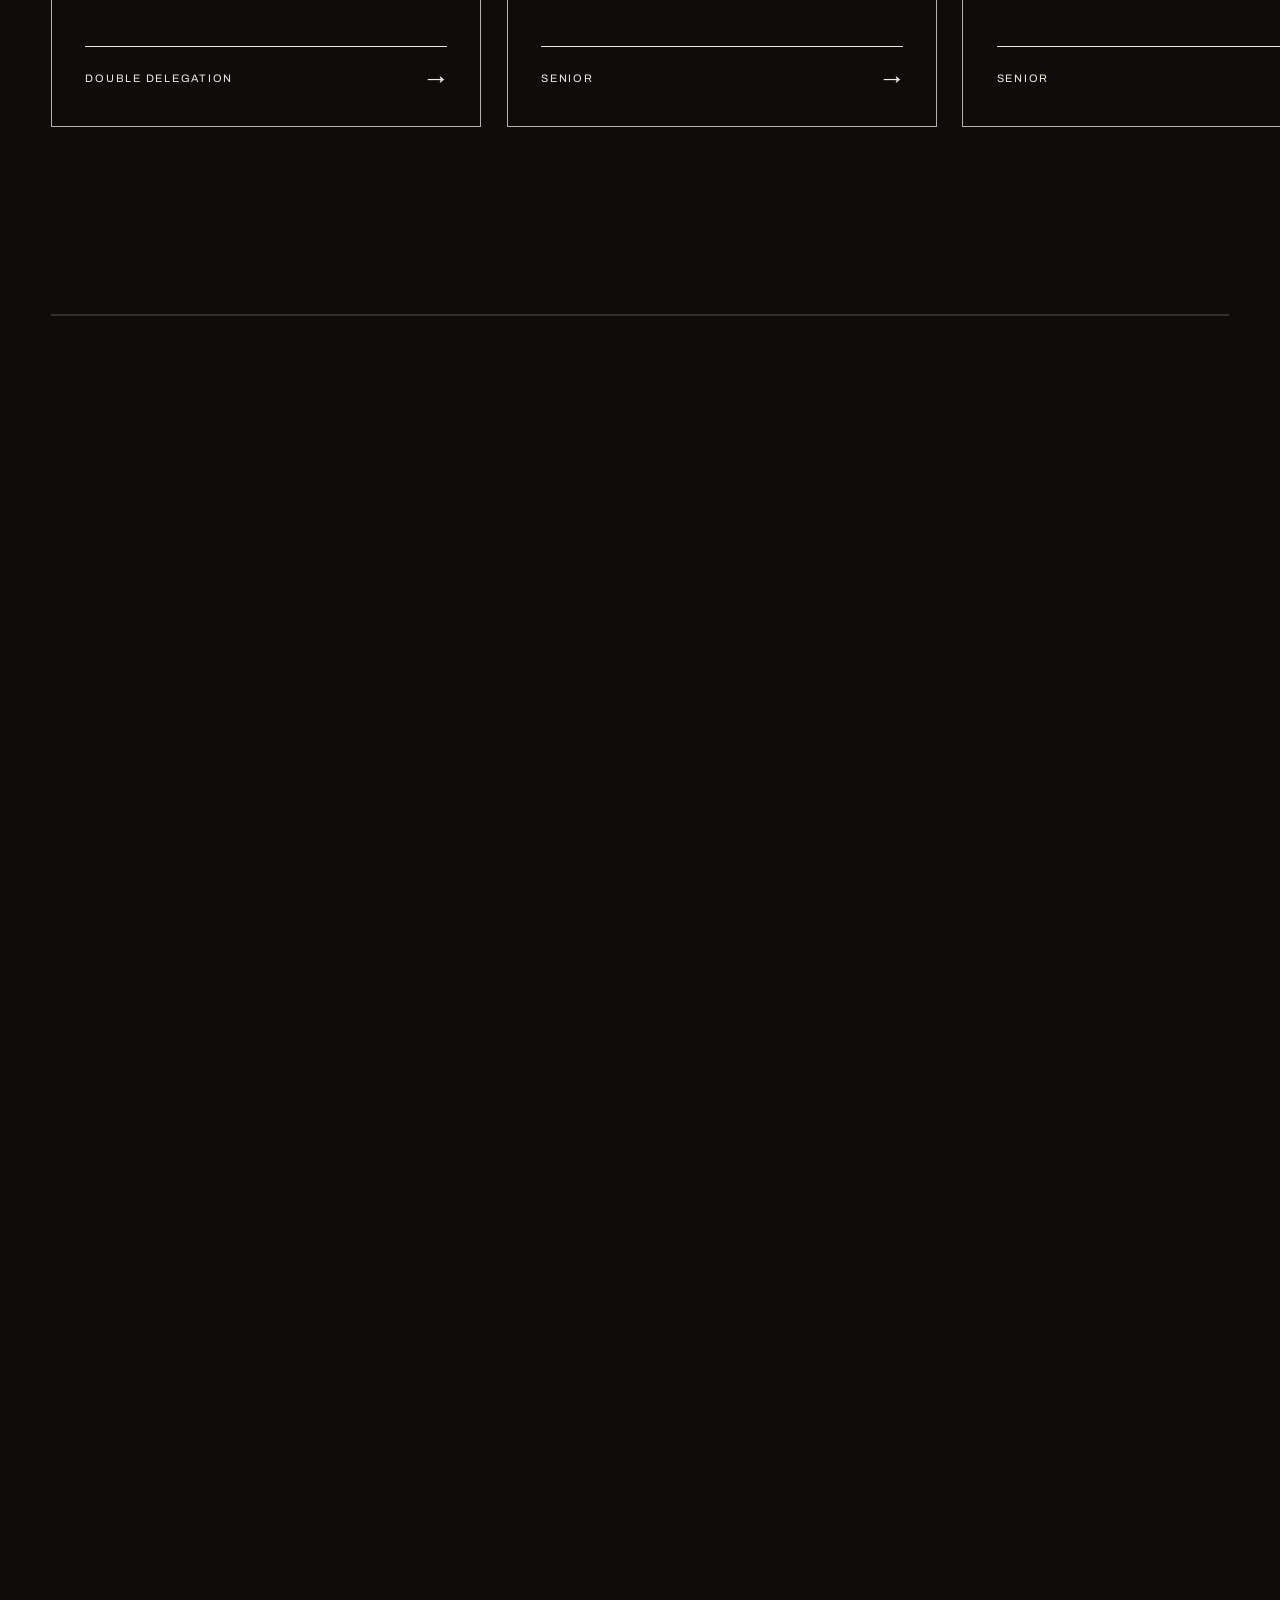
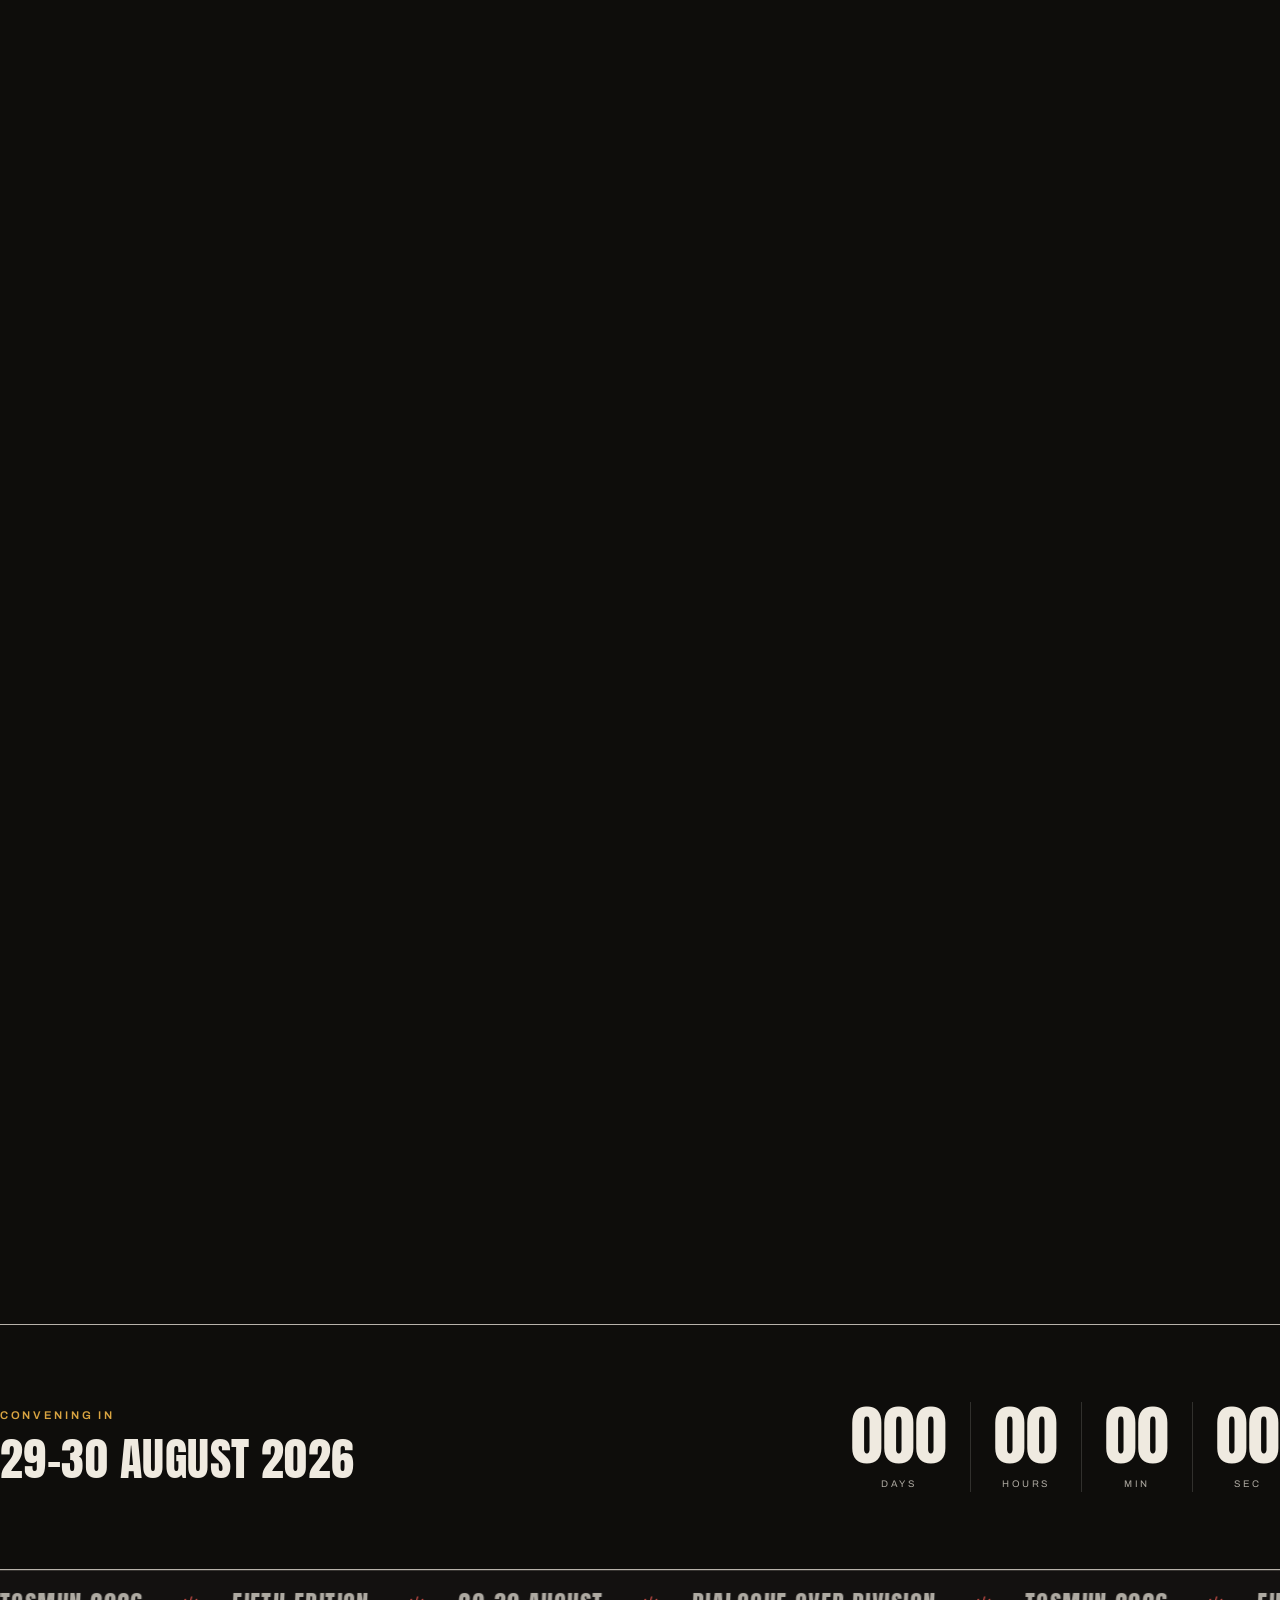
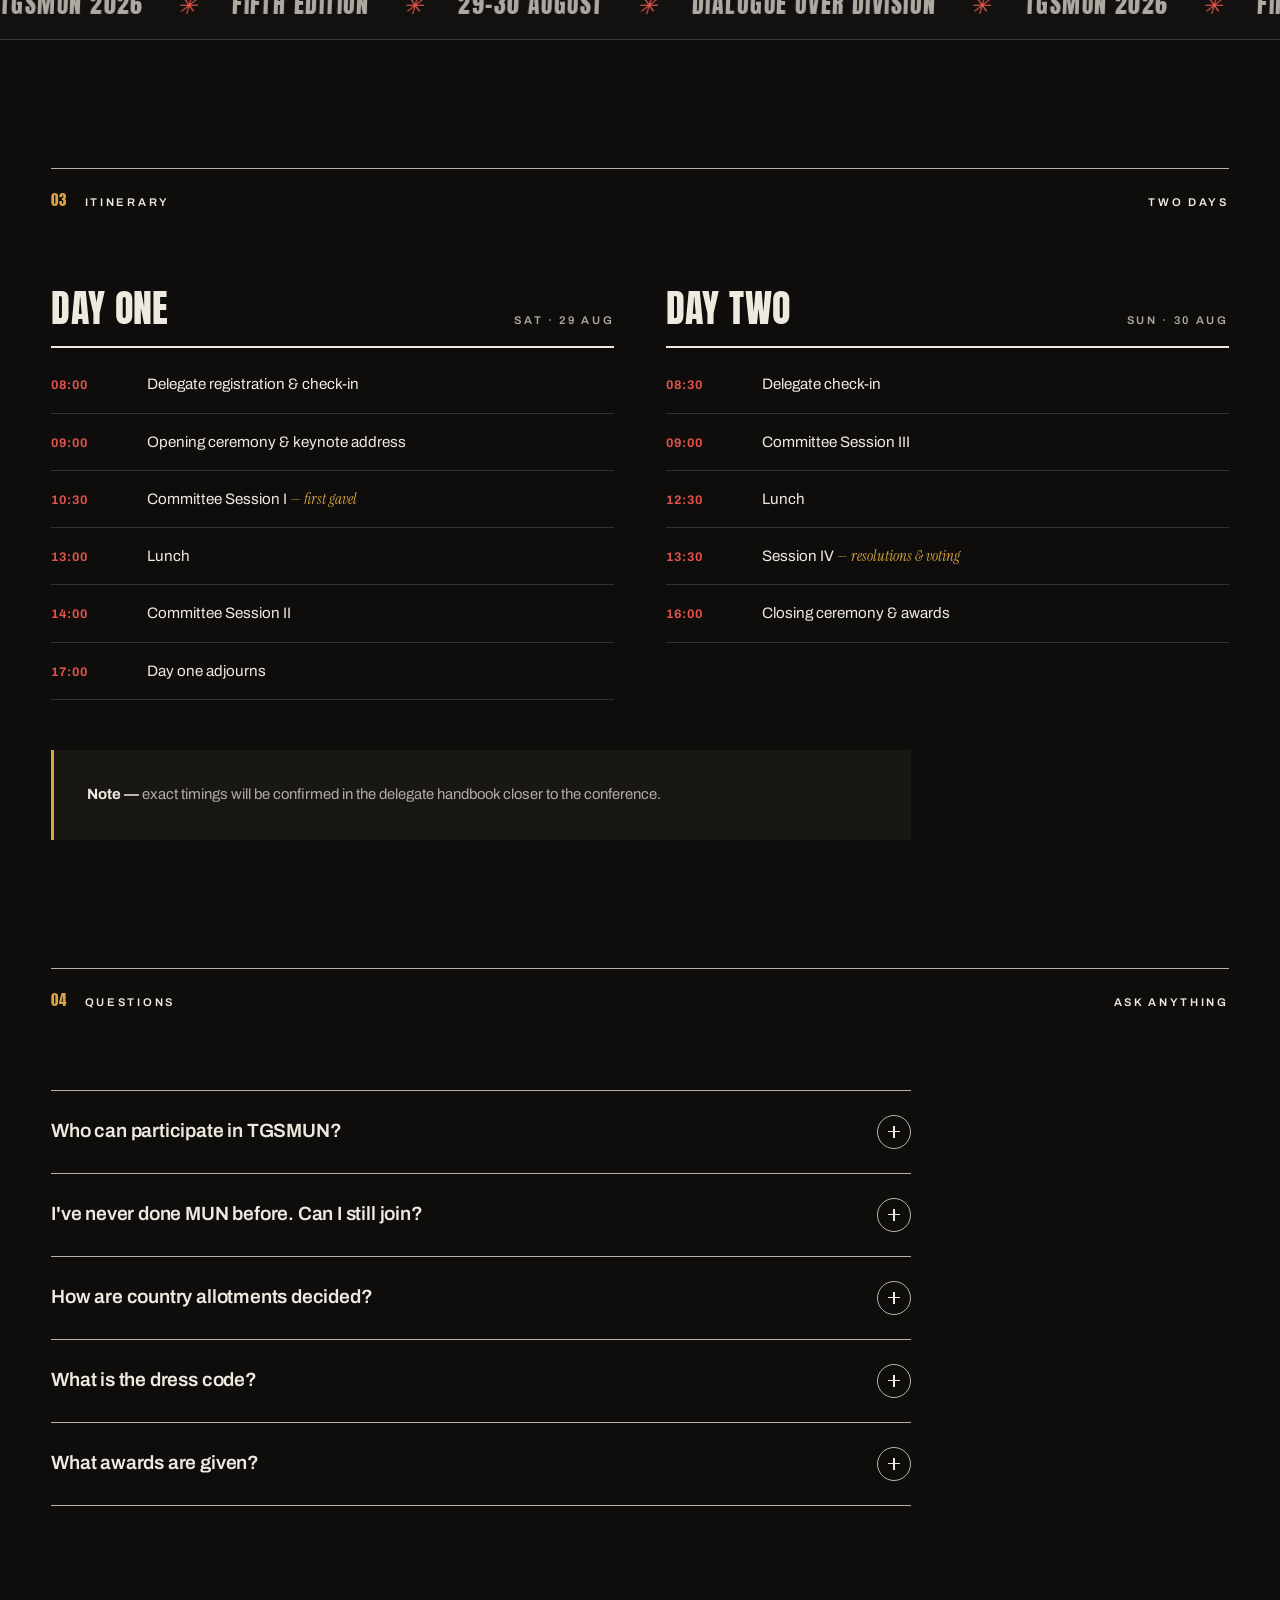
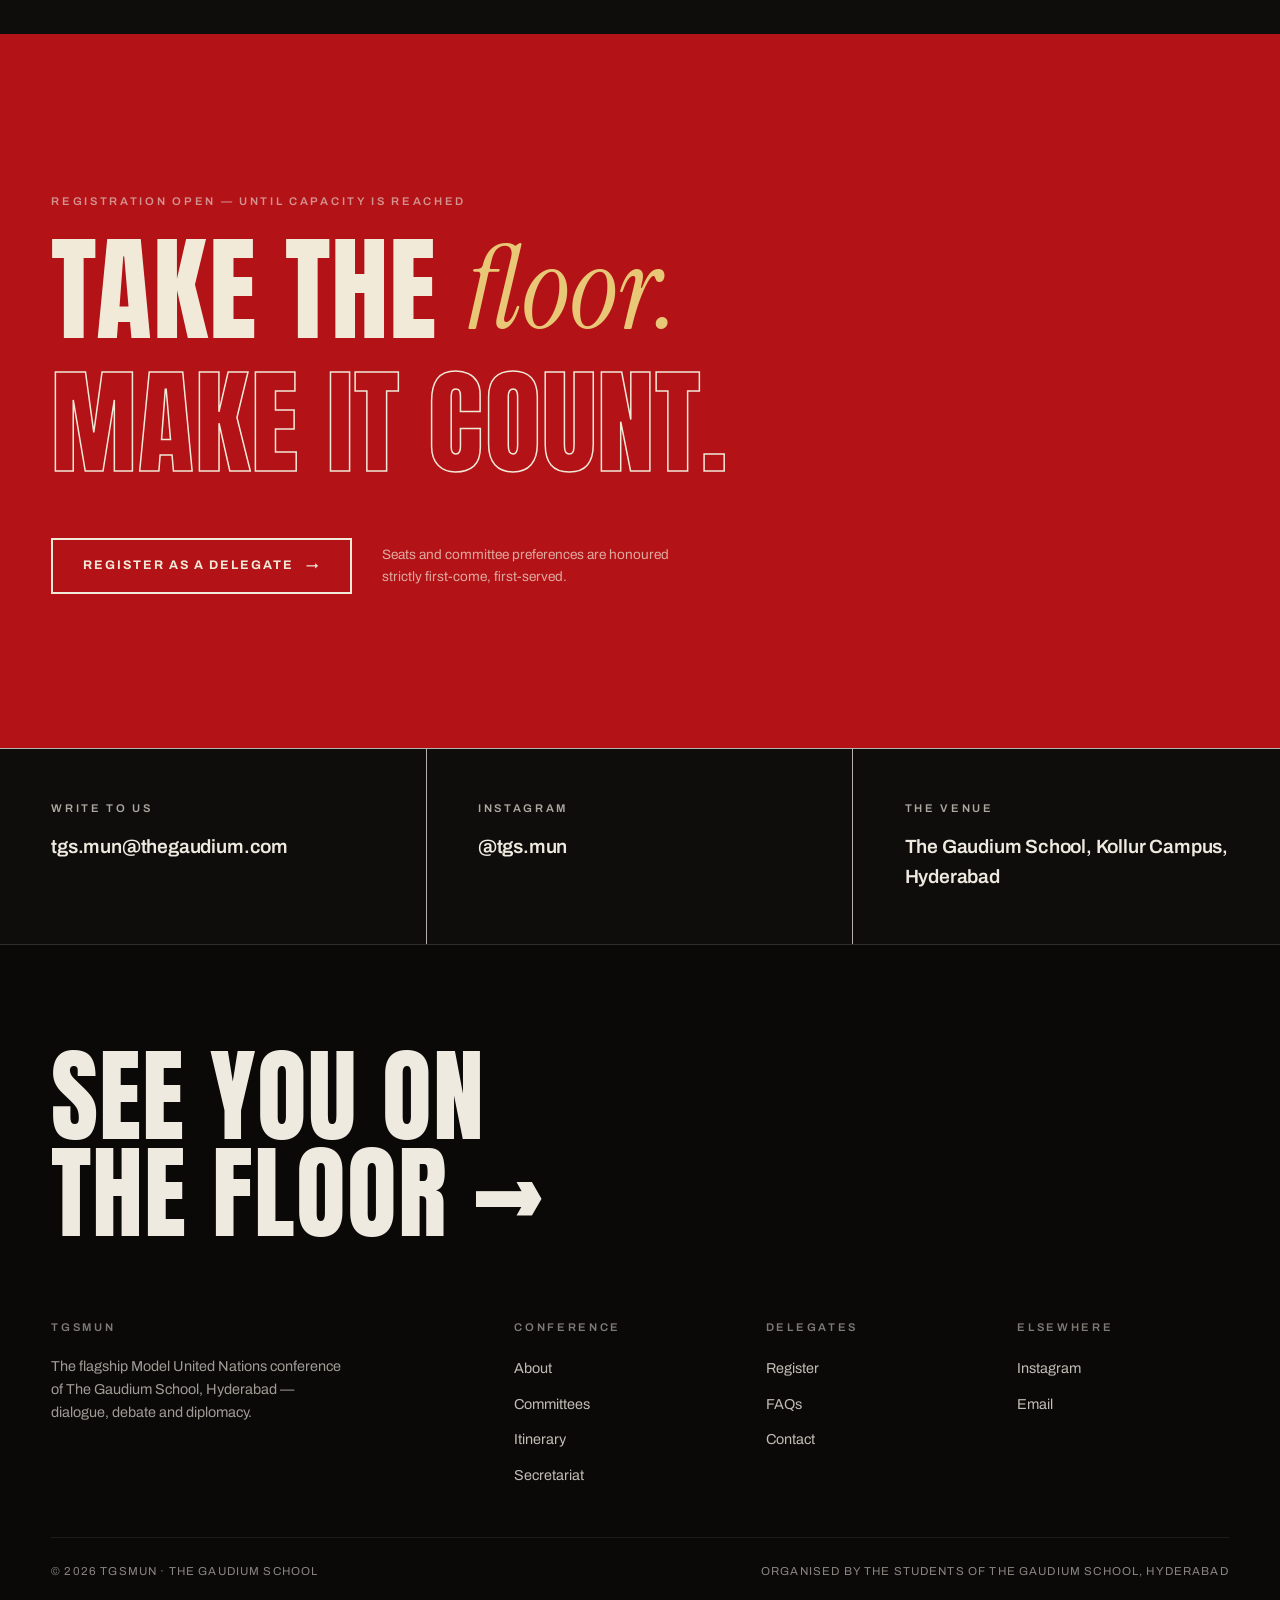
==== commit dfb2302f: "Opening v2: big line-art gavel, slower strike and wipe The gavel is now a full-viewport gold outline" ====
--- a/index.html
+++ b/index.html
@@ -81,22 +81,24 @@
     </section>
 
     <div class="intro-ov" aria-hidden="true">
-      <svg class="gavel-svg" viewBox="0 0 520 420" fill="none" xmlns="http://www.w3.org/2000/svg">
+      <svg class="gavel-svg" viewBox="0 0 1200 800" preserveAspectRatio="xMidYMid meet" xmlns="http://www.w3.org/2000/svg">
         <g class="shock">
-          <circle cx="210" cy="296" r="60" stroke="#e0524b" stroke-width="3"/>
-          <circle cx="210" cy="296" r="60" stroke="#d9a441" stroke-width="2"/>
-          <circle cx="210" cy="296" r="60" stroke="#e0524b" stroke-width="1.5"/>
+          <circle cx="330" cy="565" r="90" stroke="#e0524b" stroke-width="3"/>
+          <circle cx="330" cy="565" r="90" stroke="#d9a441" stroke-width="2"/>
+          <circle cx="330" cy="565" r="90" stroke="#e0524b" stroke-width="1.5"/>
         </g>
+        <!-- strike block, lower left -->
         <g class="g-block">
-          <rect x="150" y="324" width="220" height="26" rx="13" fill="#191713" stroke="#d9a441" stroke-width="2"/>
-          <rect x="185" y="300" width="150" height="26" rx="13" fill="#241d15" stroke="#d9a441" stroke-width="2"/>
+          <rect class="ln d5" pathLength="1" x="200" y="590" width="300" height="34" rx="17"/>
+          <rect class="ln d5" pathLength="1" x="245" y="558" width="210" height="34" rx="17"/>
         </g>
-        <g class="g-gavel">
-          <rect x="235" y="130" width="200" height="18" rx="9" fill="#241d15" stroke="#d9a441" stroke-width="2"/>
-          <rect x="424" y="122" width="36" height="34" rx="11" fill="#d9a441"/>
-          <rect x="168" y="58" width="84" height="164" rx="20" fill="#d9a441"/>
-          <rect x="168" y="58" width="84" height="36" rx="15" fill="#b31217"/>
-          <rect x="168" y="186" width="84" height="36" rx="15" fill="#b31217"/>
+        <!-- big gavel: grip bottom-right, head near the top -->
+        <g class="g-gavel" transform="rotate(55 872 700)">
+          <rect class="ln d1" pathLength="1" x="810" y="672" width="96" height="58" rx="20"/>
+          <rect class="ln d2" pathLength="1" x="300" y="686" width="500" height="30" rx="15"/>
+          <rect class="ln d3" pathLength="1" x="130" y="520" width="180" height="360" rx="34"/>
+          <line class="ln ln--red d4" pathLength="1" x1="130" y1="596" x2="310" y2="596"/>
+          <line class="ln ln--red d4" pathLength="1" x1="130" y1="806" x2="310" y2="806"/>
         </g>
       </svg>
       <p class="ov-tag label">The Gaudium School Model United Nations<br />Fifth Edition · 29–30 August 2026</p>
--- a/assets/css/style.css
+++ b/assets/css/style.css
@@ -1096,63 +1096,81 @@
 .qz.done .qz-why { display: block; }
 @media (max-width: 700px) { .qz-opts { grid-template-columns: 1fr; } }
 
-/* ---------- gavel opening: wind-up -> strike -> stamp -> wipe ---------- */
+/* ---------- gavel opening: outline draw-in -> wind-up -> strike -> wipe ---------- */
 .opening { position: relative; }
 .opening .hero { position: sticky; top: 0; height: 100svh; min-height: auto; overflow: clip; }
 
 .intro-ov {
   position: fixed; inset: 0; z-index: 600;
   background: var(--paper);
-  display: flex; flex-direction: column;
-  align-items: center; justify-content: center;
   --holeR: 0px;
-  -webkit-mask-image: radial-gradient(circle at 50% 64%, transparent var(--holeR), #000 calc(var(--holeR) + 2px));
-  mask-image: radial-gradient(circle at 50% 64%, transparent var(--holeR), #000 calc(var(--holeR) + 2px));
+  -webkit-mask-image: radial-gradient(circle at 30% 68%, transparent var(--holeR), #000 calc(var(--holeR) + 2px));
+  mask-image: radial-gradient(circle at 30% 68%, transparent var(--holeR), #000 calc(var(--holeR) + 2px));
 }
 .intro-ov.gone { visibility: hidden; }
-.intro-ov.struck { animation: jolt 0.24s var(--ease-out); }
+.intro-ov.struck { animation: jolt 0.35s var(--ease-out); }
 @keyframes jolt {
   0% { transform: translateY(0); }
-  30% { transform: translateY(7px); }
-  60% { transform: translateY(-3px); }
+  35% { transform: translateY(9px); }
+  65% { transform: translateY(-4px); }
   100% { transform: translateY(0); }
 }
 
-.gavel-svg { width: min(58vmin, 460px); height: auto; display: block; margin-top: 9vh; }
+/* full-viewport line-art gavel, anchored to the right */
+.gavel-svg {
+  position: absolute; inset: 0;
+  width: 100%; height: 100%;
+  display: block;
+}
+.gavel-svg .ln {
+  fill: none;
+  stroke: var(--gold);
+  stroke-width: 5;
+  stroke-linecap: round;
+  stroke-linejoin: round;
+  stroke-dasharray: 1 1;
+  stroke-dashoffset: 1;
+  animation: drawln 0.8s var(--ease-inout) forwards;
+}
+.gavel-svg .ln--red { stroke: var(--red-lite); stroke-width: 4; }
+/* draw order: grip (bottom right) -> handle -> head -> bands -> block */
+.gavel-svg .d1 { animation-delay: 0.1s; animation-duration: 0.7s; }
+.gavel-svg .d2 { animation-delay: 0.4s; animation-duration: 0.9s; }
+.gavel-svg .d3 { animation-delay: 1s; }
+.gavel-svg .d4 { animation-delay: 1.5s; animation-duration: 0.4s; }
+.gavel-svg .d5 { animation-delay: 1.65s; animation-duration: 0.7s; }
+@keyframes drawln { to { stroke-dashoffset: 0; } }
+.intro-ov.armed .gavel-svg .ln { animation: none; stroke-dashoffset: 0; }
+
 .gavel-svg .g-gavel {
   transform-box: view-box;
-  transform-origin: 437px 139px; /* the grip */
-  transform: rotate(2deg);
-  transition: transform 0.1s linear;
+  transform-origin: 872px 700px; /* the grip */
 }
 .intro-ov.struck .gavel-svg .g-gavel {
-  transition: transform 0.16s cubic-bezier(0.6, -0.2, 0.9, 0.6);
-  transform: rotate(-21deg) !important;
-}
-/* draw-in on load */
-.gavel-svg .g-block, .gavel-svg .g-gavel { opacity: 0; animation: gavel-in 0.9s var(--ease-out) forwards; }
-.gavel-svg .g-gavel { animation-delay: 0.25s; transform: rotate(2deg) translateY(-26px); }
-.gavel-svg .g-block { animation-delay: 0.05s; }
-@keyframes gavel-in { to { opacity: 1; transform: rotate(2deg) translateY(0); } }
-.intro-ov.armed .gavel-svg .g-gavel, .intro-ov.armed .gavel-svg .g-block { animation: none; opacity: 1; }
-
-/* shock rings (hidden until strike) */
-.gavel-svg .shock circle { opacity: 0; }
-.intro-ov.struck .gavel-svg .shock circle { animation: shock 0.7s var(--ease-out) forwards; }
-.intro-ov.struck .gavel-svg .shock circle:nth-child(2) { animation-delay: 0.08s; }
-.intro-ov.struck .gavel-svg .shock circle:nth-child(3) { animation-delay: 0.16s; }
+  transition: transform 0.5s cubic-bezier(0.55, 0, 0.65, 0.35);
+  transform: rotate(24deg) !important;
+}
+
+.gavel-svg .shock circle {
+  opacity: 0;
+  fill: none;
+  transform-box: fill-box;
+  transform-origin: center;
+}
+.intro-ov.struck .gavel-svg .shock circle { animation: shock 1.1s var(--ease-out) 0.32s forwards; }
+.intro-ov.struck .gavel-svg .shock circle:nth-child(2) { animation-delay: 0.44s; }
+.intro-ov.struck .gavel-svg .shock circle:nth-child(3) { animation-delay: 0.58s; }
 @keyframes shock {
-  0% { opacity: 0.9; transform: scale(0.2); }
-  100% { opacity: 0; transform: scale(2.6); }
-}
-.gavel-svg .shock circle { transform-box: fill-box; transform-origin: center; }
-
-/* the stamp */
+  0% { opacity: 0.85; transform: scale(0.15); }
+  100% { opacity: 0; transform: scale(2.4); }
+}
+
 .ov-stamp {
   position: absolute;
-  top: 11%;
-  font-family: var(--font-display);
-  font-size: clamp(3.4rem, 13vw, 11rem);
+  top: 10%; left: 0; right: 0;
+  text-align: center;
+  font-family: var(--font-display);
+  font-size: clamp(3.2rem, 11vw, 9.5rem);
   text-transform: uppercase;
   line-height: 1;
   color: var(--ivory);
@@ -1160,17 +1178,23 @@
   pointer-events: none;
   text-shadow: 0 3px 0 rgba(0, 0, 0, 0.55);
 }
-.intro-ov.struck .ov-stamp { animation: stamp-in 0.32s cubic-bezier(0.2, 1.4, 0.4, 1) 0.1s forwards; }
+.intro-ov.struck .ov-stamp { animation: stamp-in 0.5s cubic-bezier(0.2, 1.4, 0.4, 1) 0.4s forwards; }
 @keyframes stamp-in {
-  0% { opacity: 0; transform: scale(1.9); }
+  0% { opacity: 0; transform: scale(1.8); }
   60% { opacity: 1; transform: scale(0.96); }
   100% { opacity: 1; transform: scale(1); }
 }
 
-.ov-tag { margin-top: 26px; text-align: center; transition: opacity 0.3s; }
+.ov-tag {
+  position: absolute;
+  left: var(--gutter); bottom: clamp(70px, 12vh, 120px);
+  text-align: left;
+  transition: opacity 0.3s;
+}
 .ov-hint {
-  position: absolute; bottom: clamp(24px, 5vh, 46px);
-  display: grid; place-items: center; gap: 10px;
+  position: absolute; bottom: clamp(24px, 5vh, 46px); left: 50%;
+  transform: translateX(-50%);
+  display: grid; justify-items: center; gap: 10px;
   font-size: 0.62rem; letter-spacing: 0.3em; text-transform: uppercase;
   color: var(--ink-50);
   transition: opacity 0.3s;
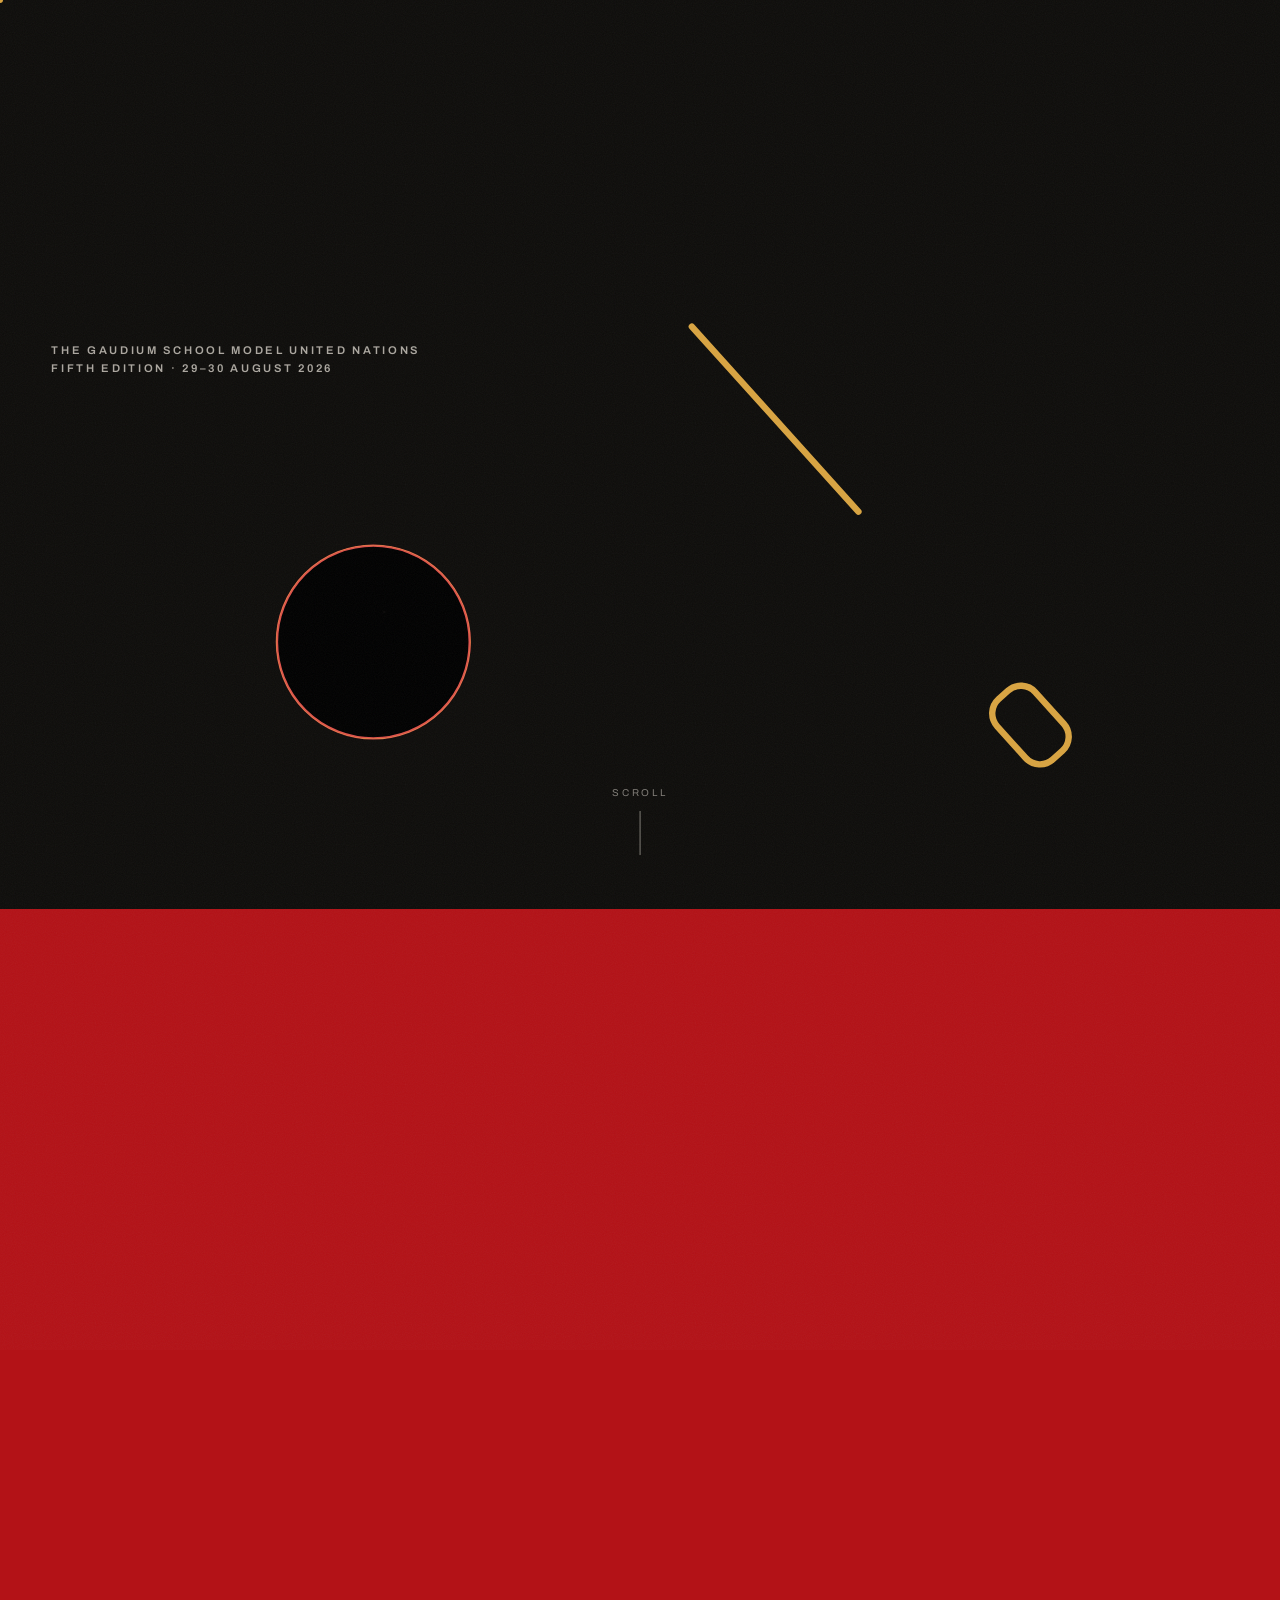
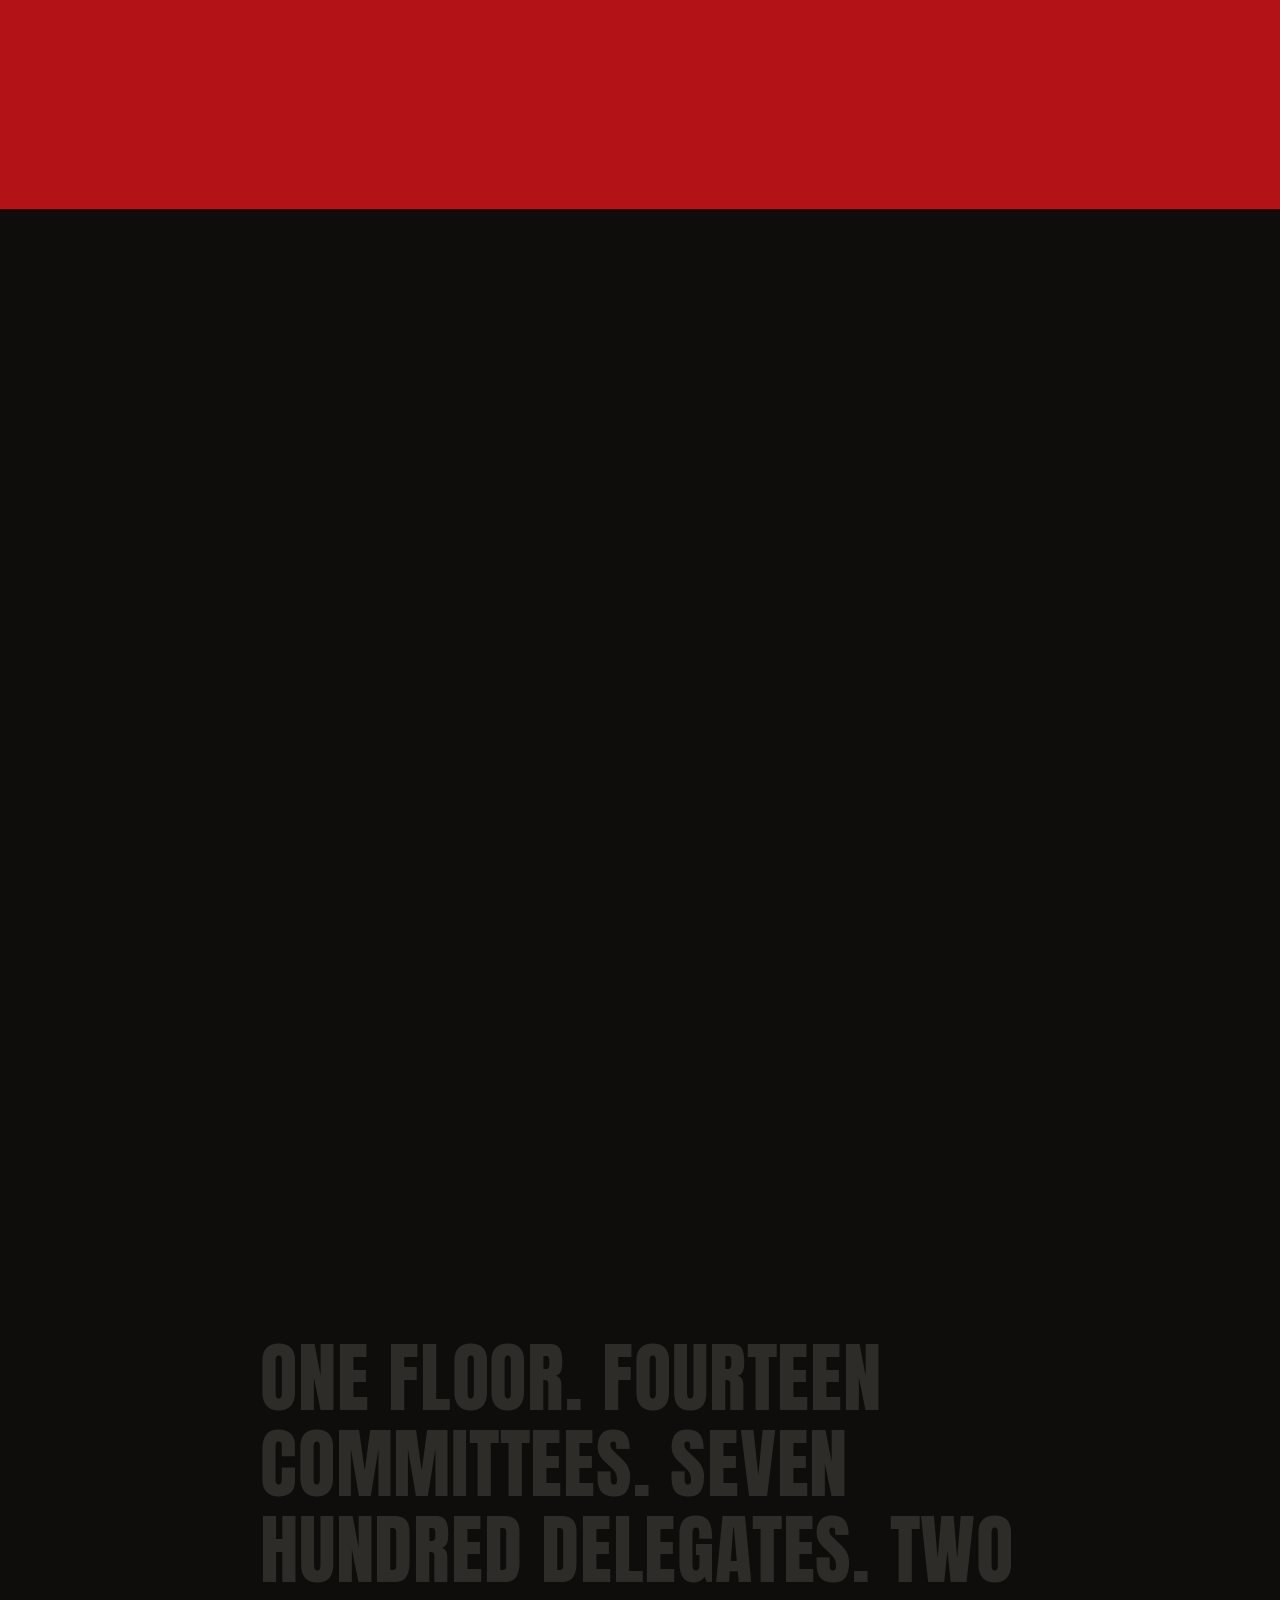
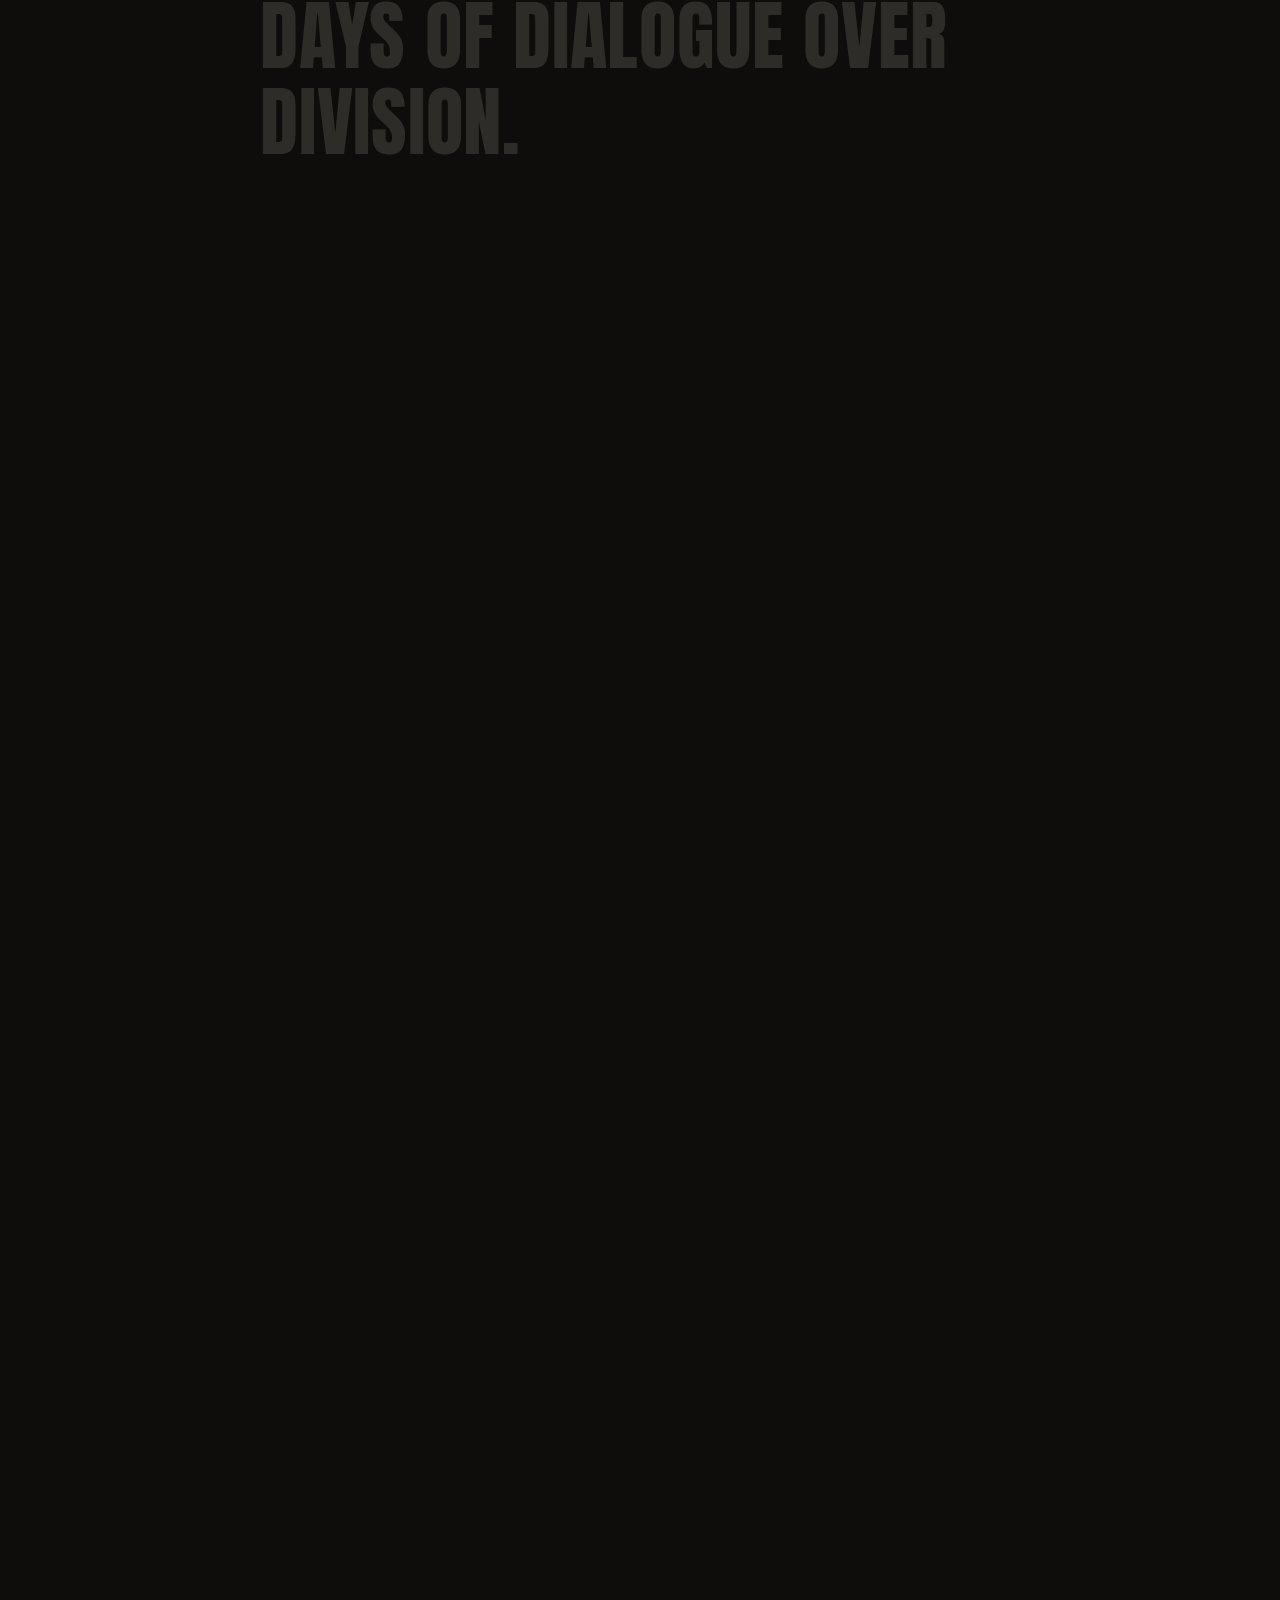
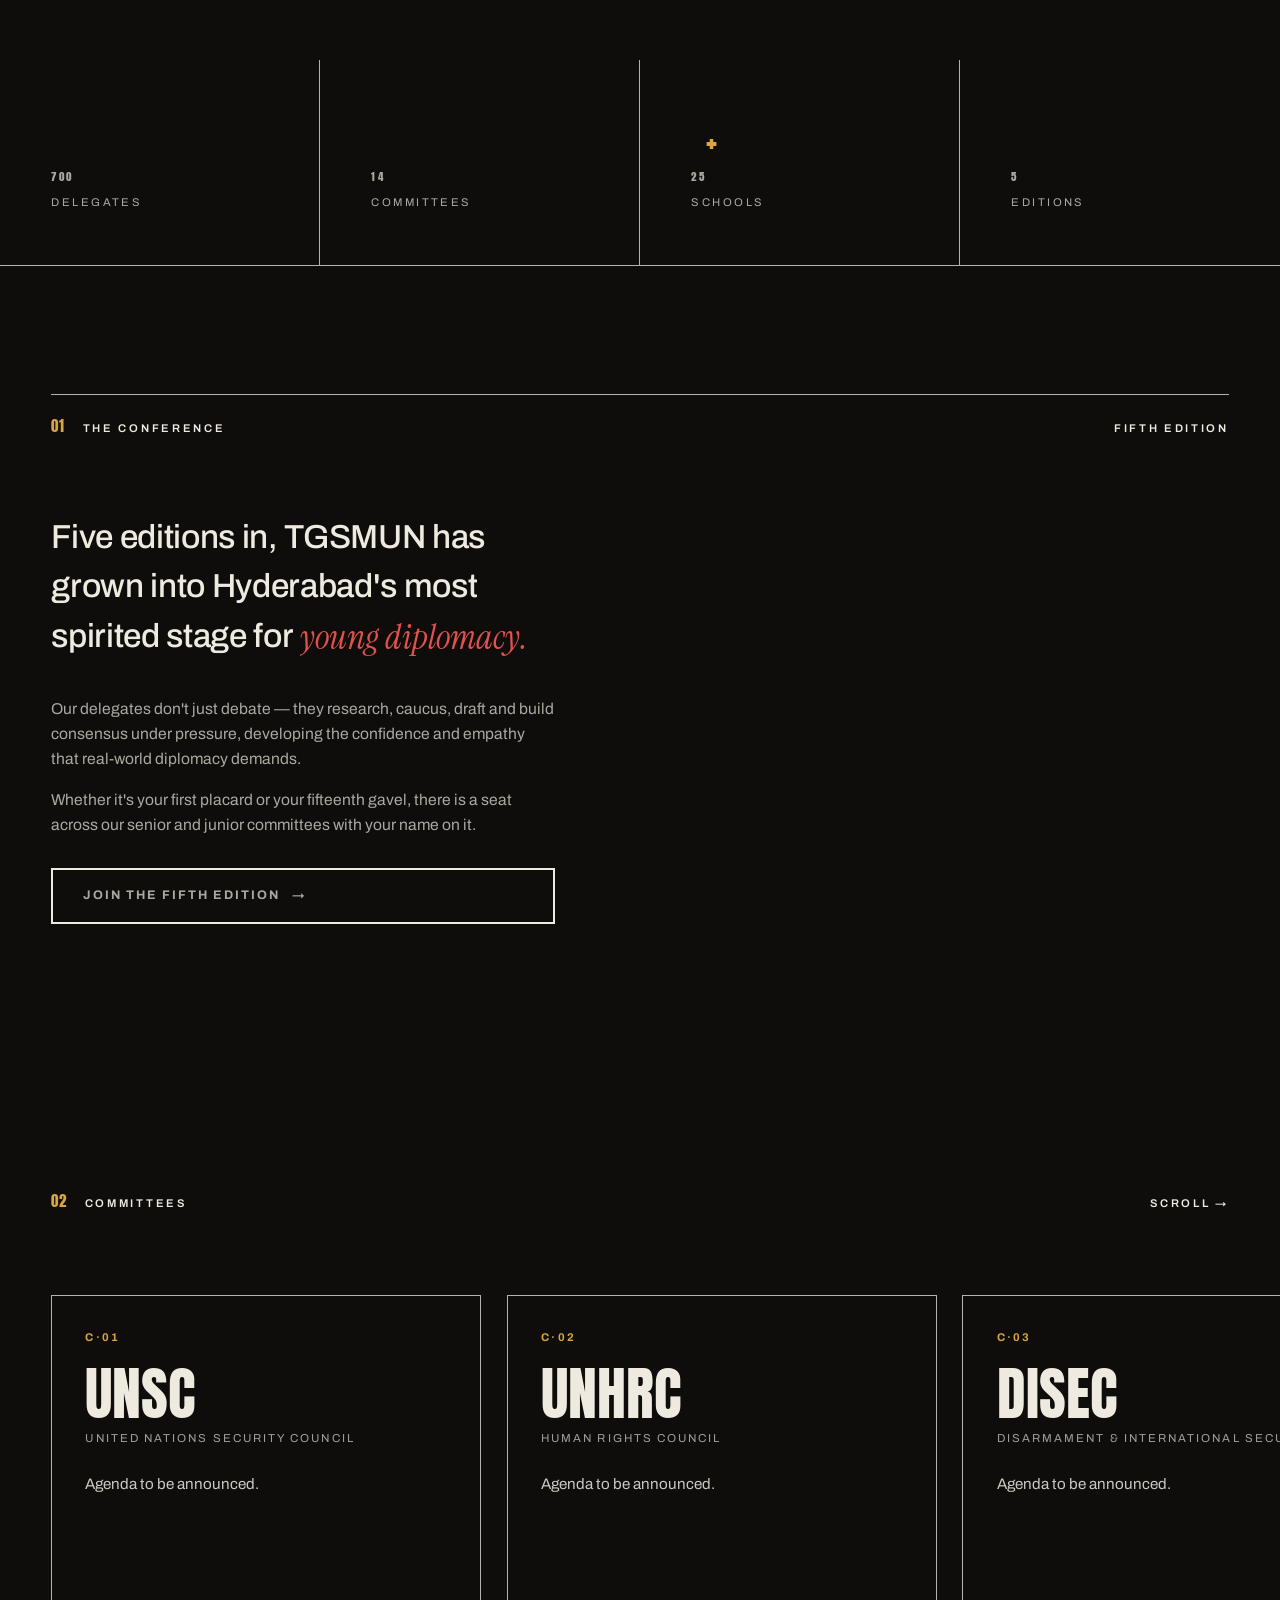
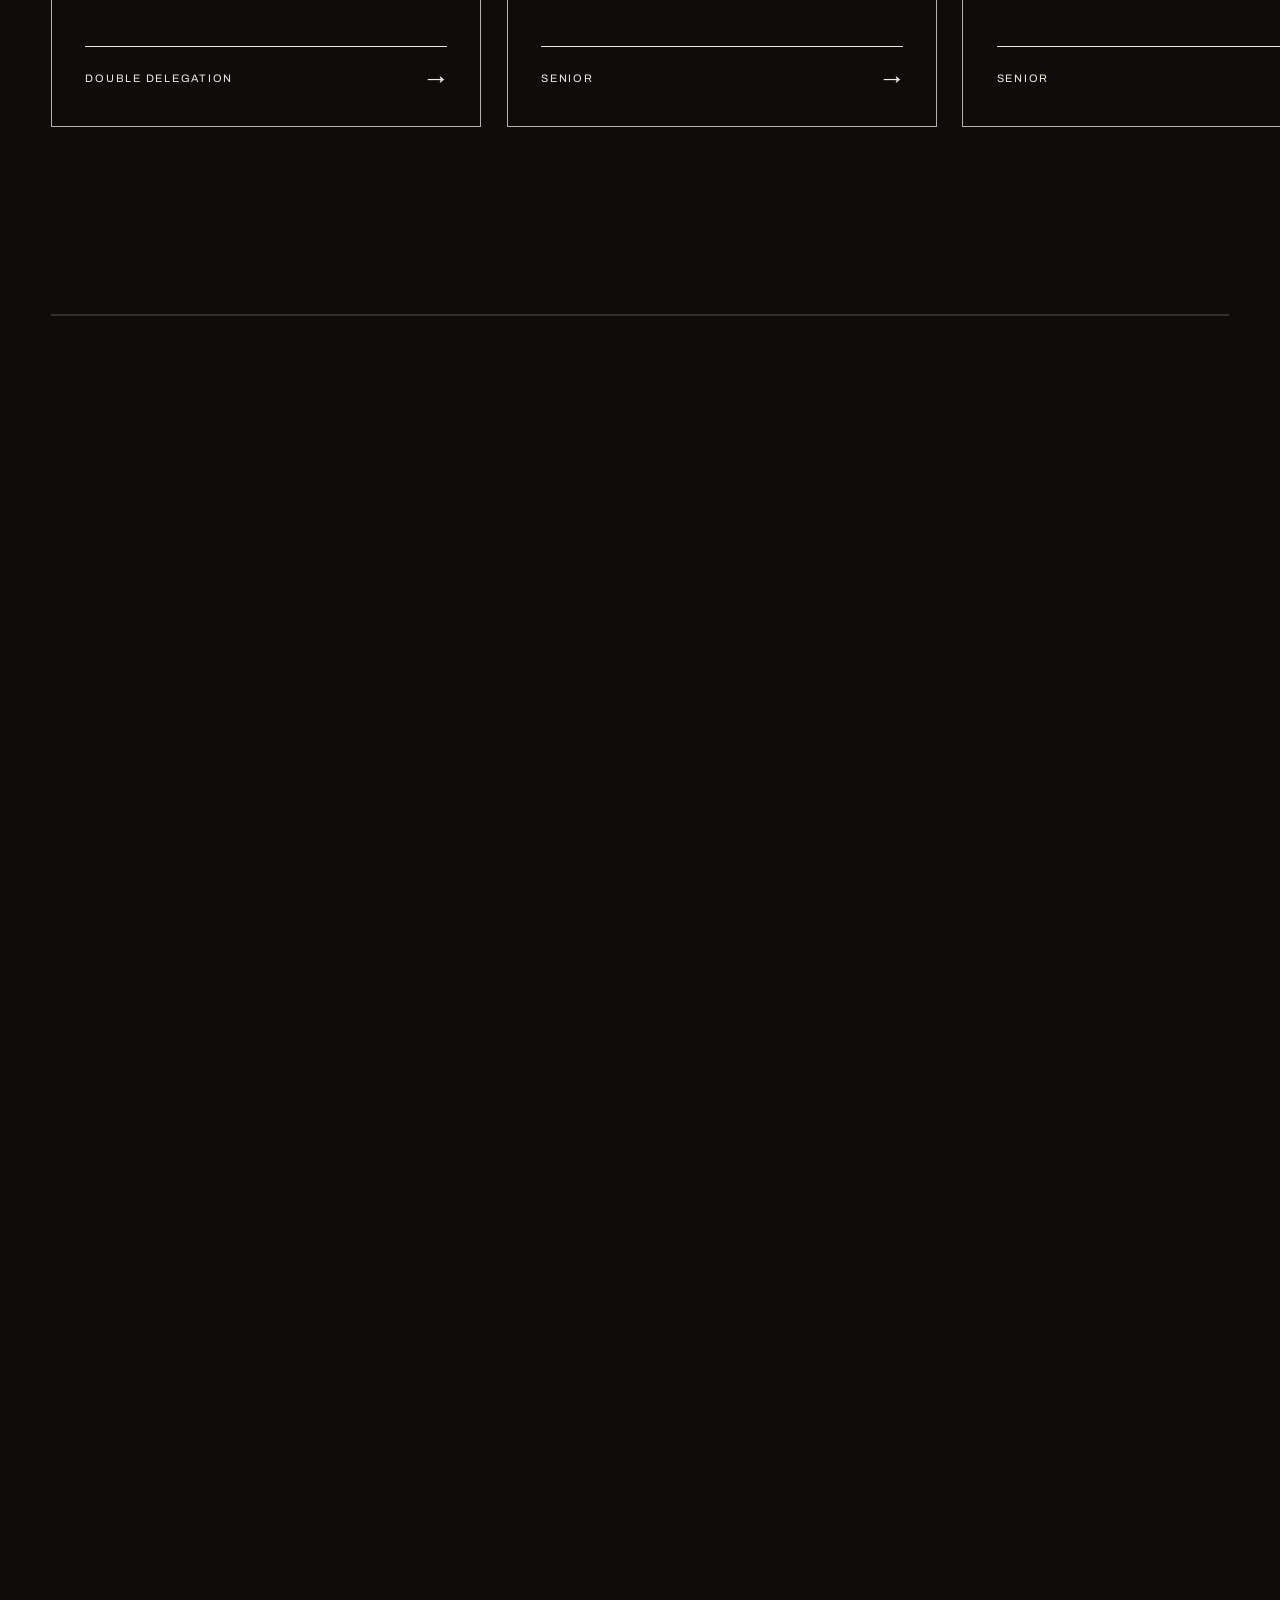
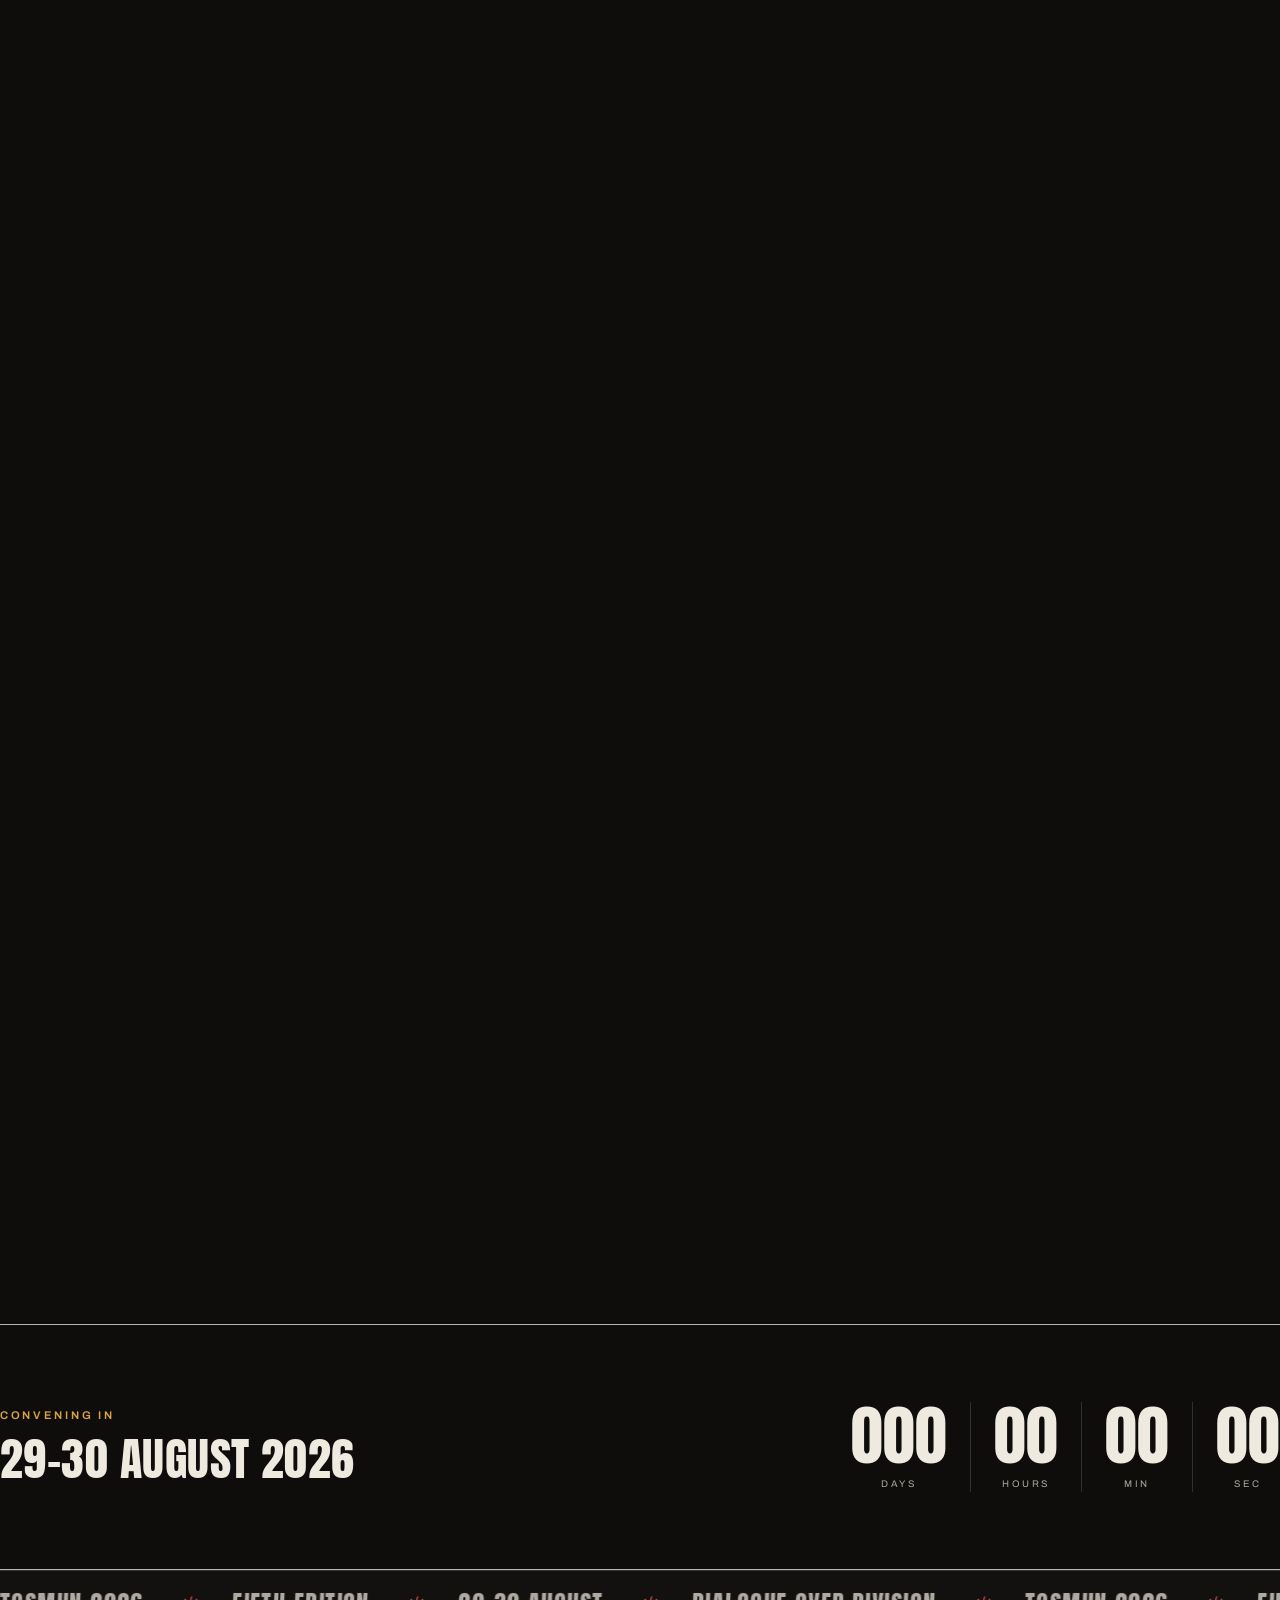
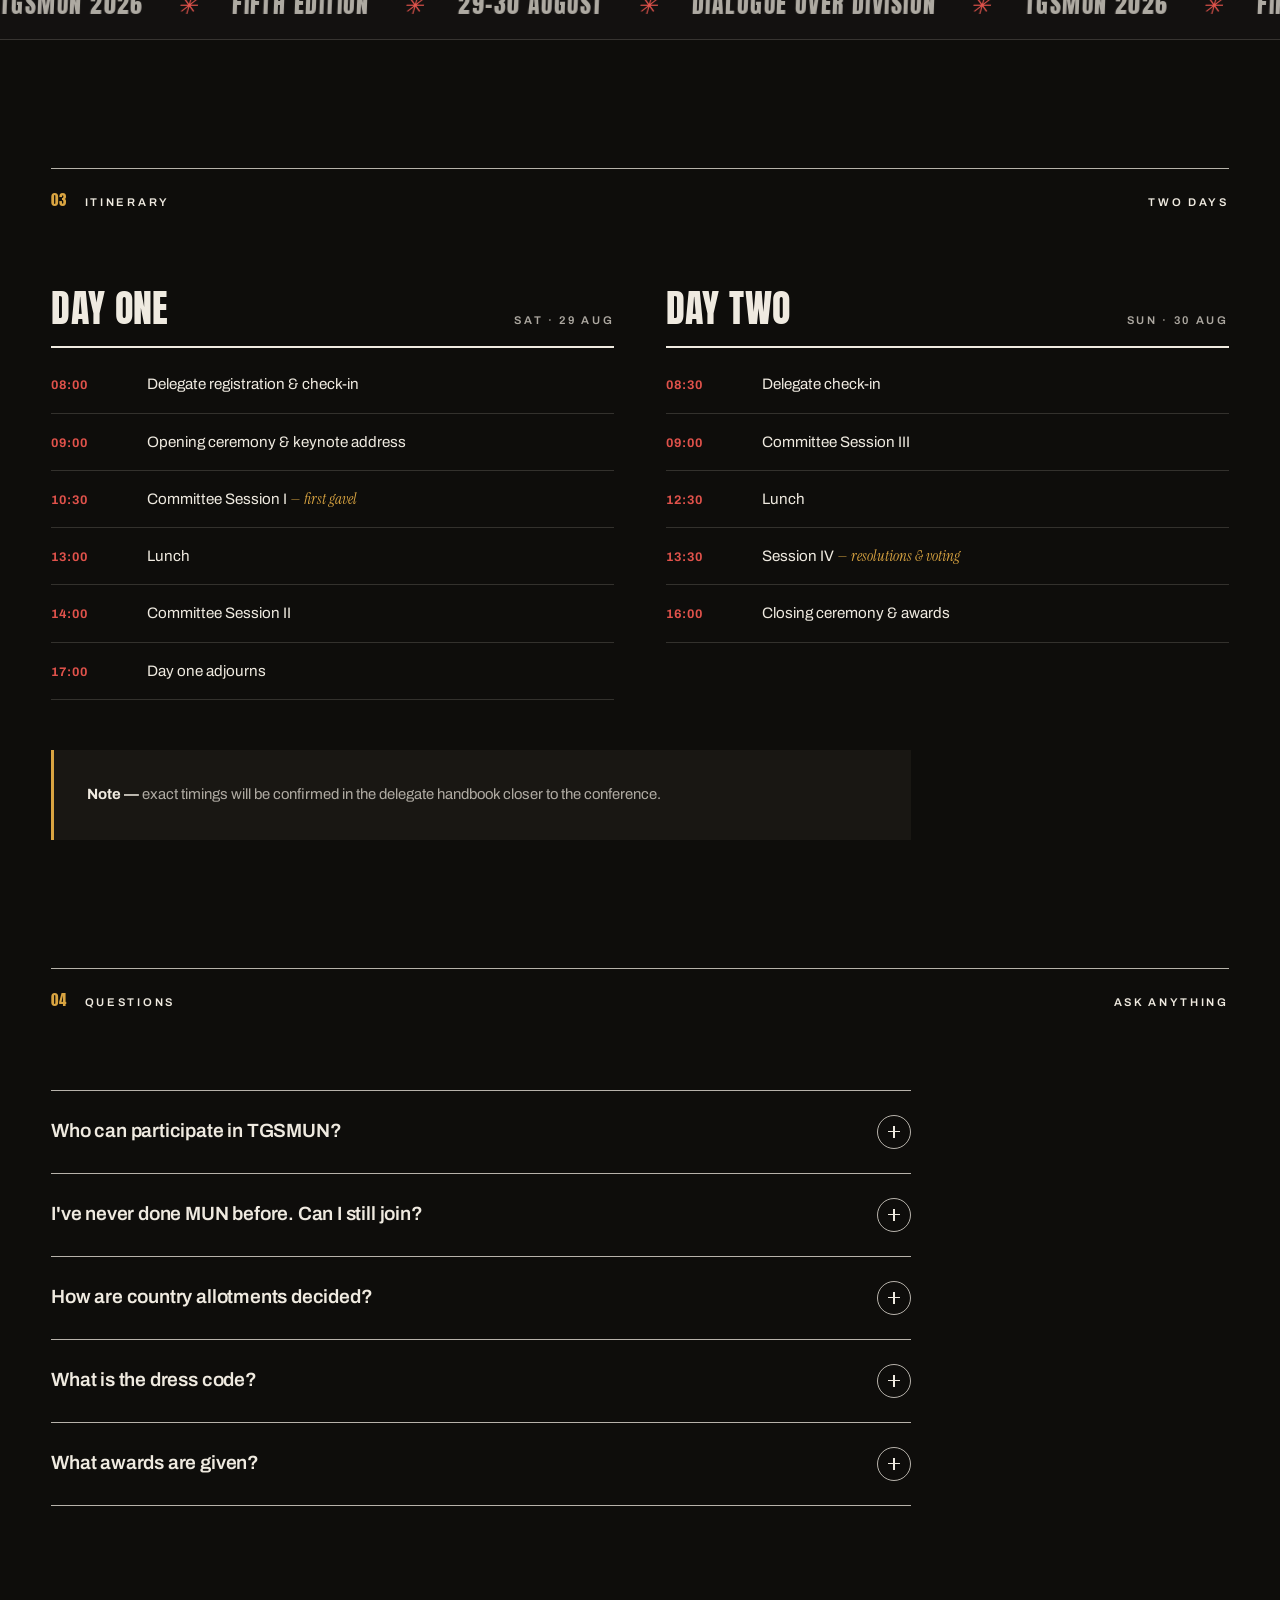
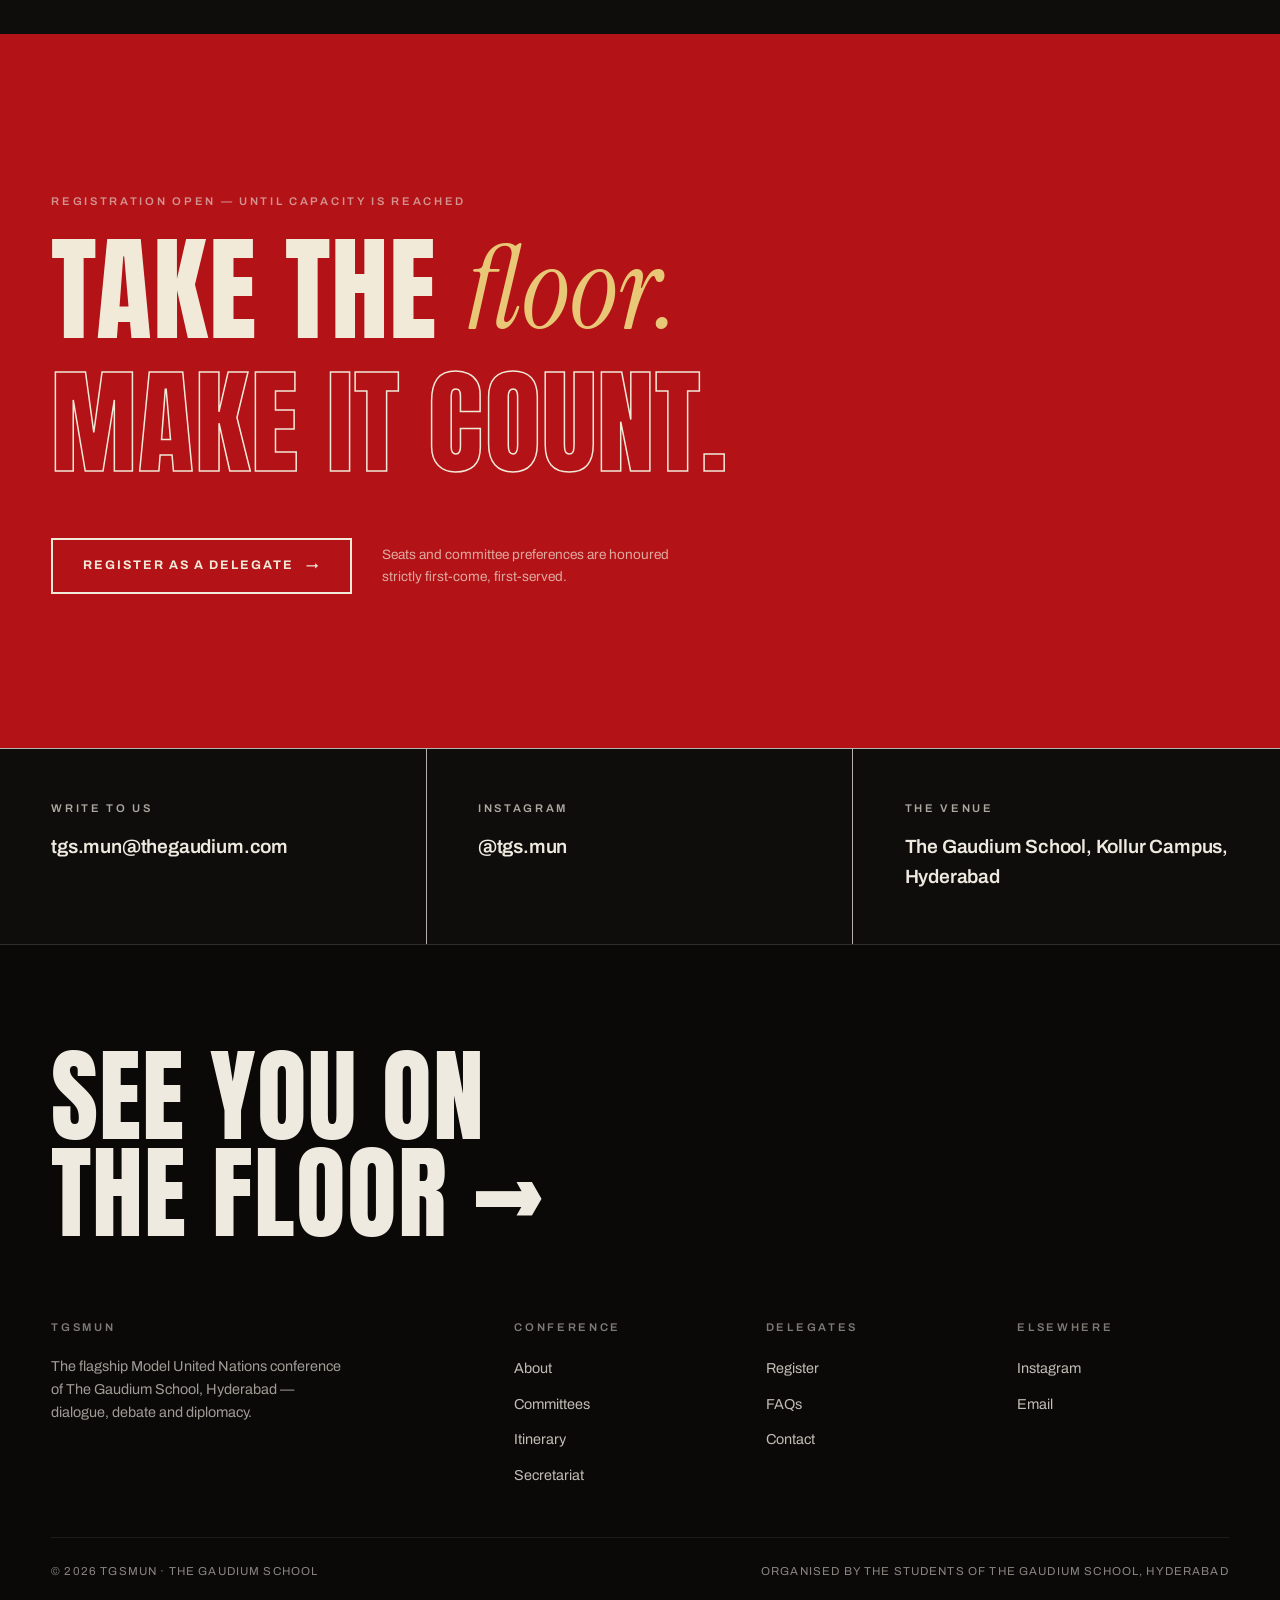
==== commit 472ccae4: "Opening v3: scroll-traced classic gavel outline The gavel is redrawn to the classic icon silhouette " ====
--- a/index.html
+++ b/index.html
@@ -83,22 +83,23 @@
     <div class="intro-ov" aria-hidden="true">
       <svg class="gavel-svg" viewBox="0 0 1200 800" preserveAspectRatio="xMidYMid meet" xmlns="http://www.w3.org/2000/svg">
         <g class="shock">
-          <circle cx="330" cy="565" r="90" stroke="#e0524b" stroke-width="3"/>
-          <circle cx="330" cy="565" r="90" stroke="#d9a441" stroke-width="2"/>
-          <circle cx="330" cy="565" r="90" stroke="#e0524b" stroke-width="1.5"/>
+          <circle cx="350" cy="580" r="90" stroke="#e0524b" stroke-width="3"/>
+          <circle cx="350" cy="580" r="90" stroke="#d9a441" stroke-width="2"/>
+          <circle cx="350" cy="580" r="90" stroke="#e0524b" stroke-width="1.5"/>
         </g>
-        <!-- strike block, lower left -->
-        <g class="g-block">
-          <rect class="ln d5" pathLength="1" x="200" y="590" width="300" height="34" rx="17"/>
-          <rect class="ln d5" pathLength="1" x="245" y="558" width="210" height="34" rx="17"/>
-        </g>
-        <!-- big gavel: grip bottom-right, head near the top -->
-        <g class="g-gavel" transform="rotate(55 872 700)">
-          <rect class="ln d1" pathLength="1" x="810" y="672" width="96" height="58" rx="20"/>
-          <rect class="ln d2" pathLength="1" x="300" y="686" width="500" height="30" rx="15"/>
-          <rect class="ln d3" pathLength="1" x="130" y="520" width="180" height="360" rx="34"/>
-          <line class="ln ln--red d4" pathLength="1" x1="130" y1="596" x2="310" y2="596"/>
-          <line class="ln ln--red d4" pathLength="1" x1="130" y1="806" x2="310" y2="806"/>
+        <!-- sound block: domed puck on a stepped base -->
+        <rect class="ln t6" pathLength="1" x="255" y="596" width="190" height="70" rx="35"/>
+        <rect class="ln t7" pathLength="1" x="205" y="666" width="290" height="42" rx="21"/>
+        <rect class="ln t8" pathLength="1" x="170" y="708" width="360" height="42" rx="21"/>
+        <!-- gavel: swings around the grip -->
+        <g class="g-swing">
+          <g transform="rotate(48 950 640)">
+            <rect class="ln t2" pathLength="1" x="470" y="626" width="470" height="28" rx="14"/>
+            <rect class="ln t1" pathLength="1" x="936" y="616" width="76" height="48" rx="18"/>
+            <rect class="ln t3" pathLength="1" x="318" y="458" width="164" height="364" rx="30"/>
+            <line class="ln t4" pathLength="1" x1="318" y1="524" x2="482" y2="524"/>
+            <line class="ln t5" pathLength="1" x1="318" y1="756" x2="482" y2="756"/>
+          </g>
         </g>
       </svg>
       <p class="ov-tag label">The Gaudium School Model United Nations<br />Fifth Edition · 29–30 August 2026</p>
--- a/assets/css/style.css
+++ b/assets/css/style.css
@@ -1125,32 +1125,23 @@
 .gavel-svg .ln {
   fill: none;
   stroke: var(--gold);
-  stroke-width: 5;
+  stroke-width: 6;
   stroke-linecap: round;
   stroke-linejoin: round;
   stroke-dasharray: 1 1;
-  stroke-dashoffset: 1;
-  animation: drawln 0.8s var(--ease-inout) forwards;
-}
-.gavel-svg .ln--red { stroke: var(--red-lite); stroke-width: 4; }
-/* draw order: grip (bottom right) -> handle -> head -> bands -> block */
-.gavel-svg .d1 { animation-delay: 0.1s; animation-duration: 0.7s; }
-.gavel-svg .d2 { animation-delay: 0.4s; animation-duration: 0.9s; }
-.gavel-svg .d3 { animation-delay: 1s; }
-.gavel-svg .d4 { animation-delay: 1.5s; animation-duration: 0.4s; }
-.gavel-svg .d5 { animation-delay: 1.65s; animation-duration: 0.7s; }
-@keyframes drawln { to { stroke-dashoffset: 0; } }
-.intro-ov.armed .gavel-svg .ln { animation: none; stroke-dashoffset: 0; }
-
-.gavel-svg .g-gavel {
+  stroke-dashoffset: 1; /* traced by scroll (JS) */
+}
+
+.gavel-svg .g-swing {
   transform-box: view-box;
-  transform-origin: 872px 700px; /* the grip */
-}
-.intro-ov.struck .gavel-svg .g-gavel {
+  transform-origin: 950px 640px; /* the grip */
+}
+.intro-ov.struck .gavel-svg .g-swing {
   transition: transform 0.5s cubic-bezier(0.55, 0, 0.65, 0.35);
-  transform: rotate(24deg) !important;
-}
-
+  transform: rotate(-30deg) !important;
+}
+
+.intro-ov.struck 
 .gavel-svg .shock circle {
   opacity: 0;
   fill: none;
@@ -1187,7 +1178,7 @@
 
 .ov-tag {
   position: absolute;
-  left: var(--gutter); bottom: clamp(70px, 12vh, 120px);
+  left: var(--gutter); top: 38%;
   text-align: left;
   transition: opacity 0.3s;
 }
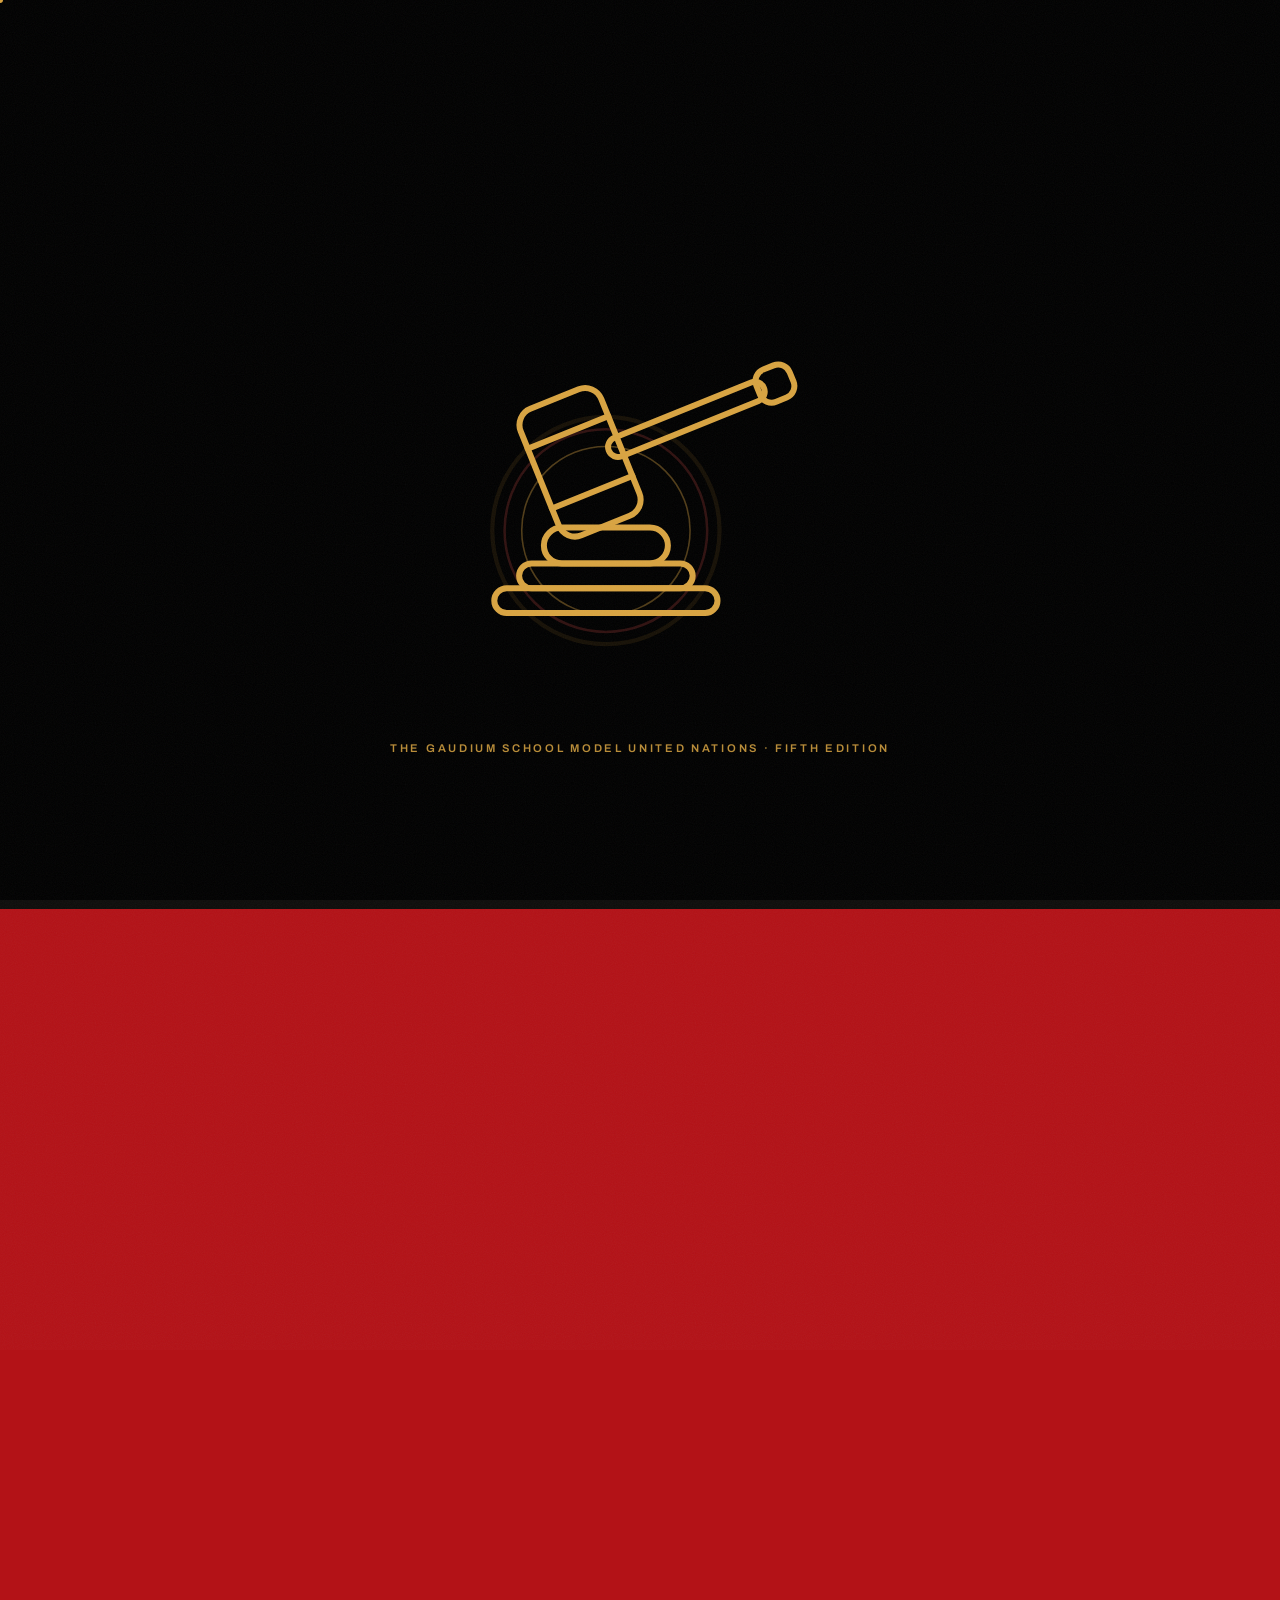
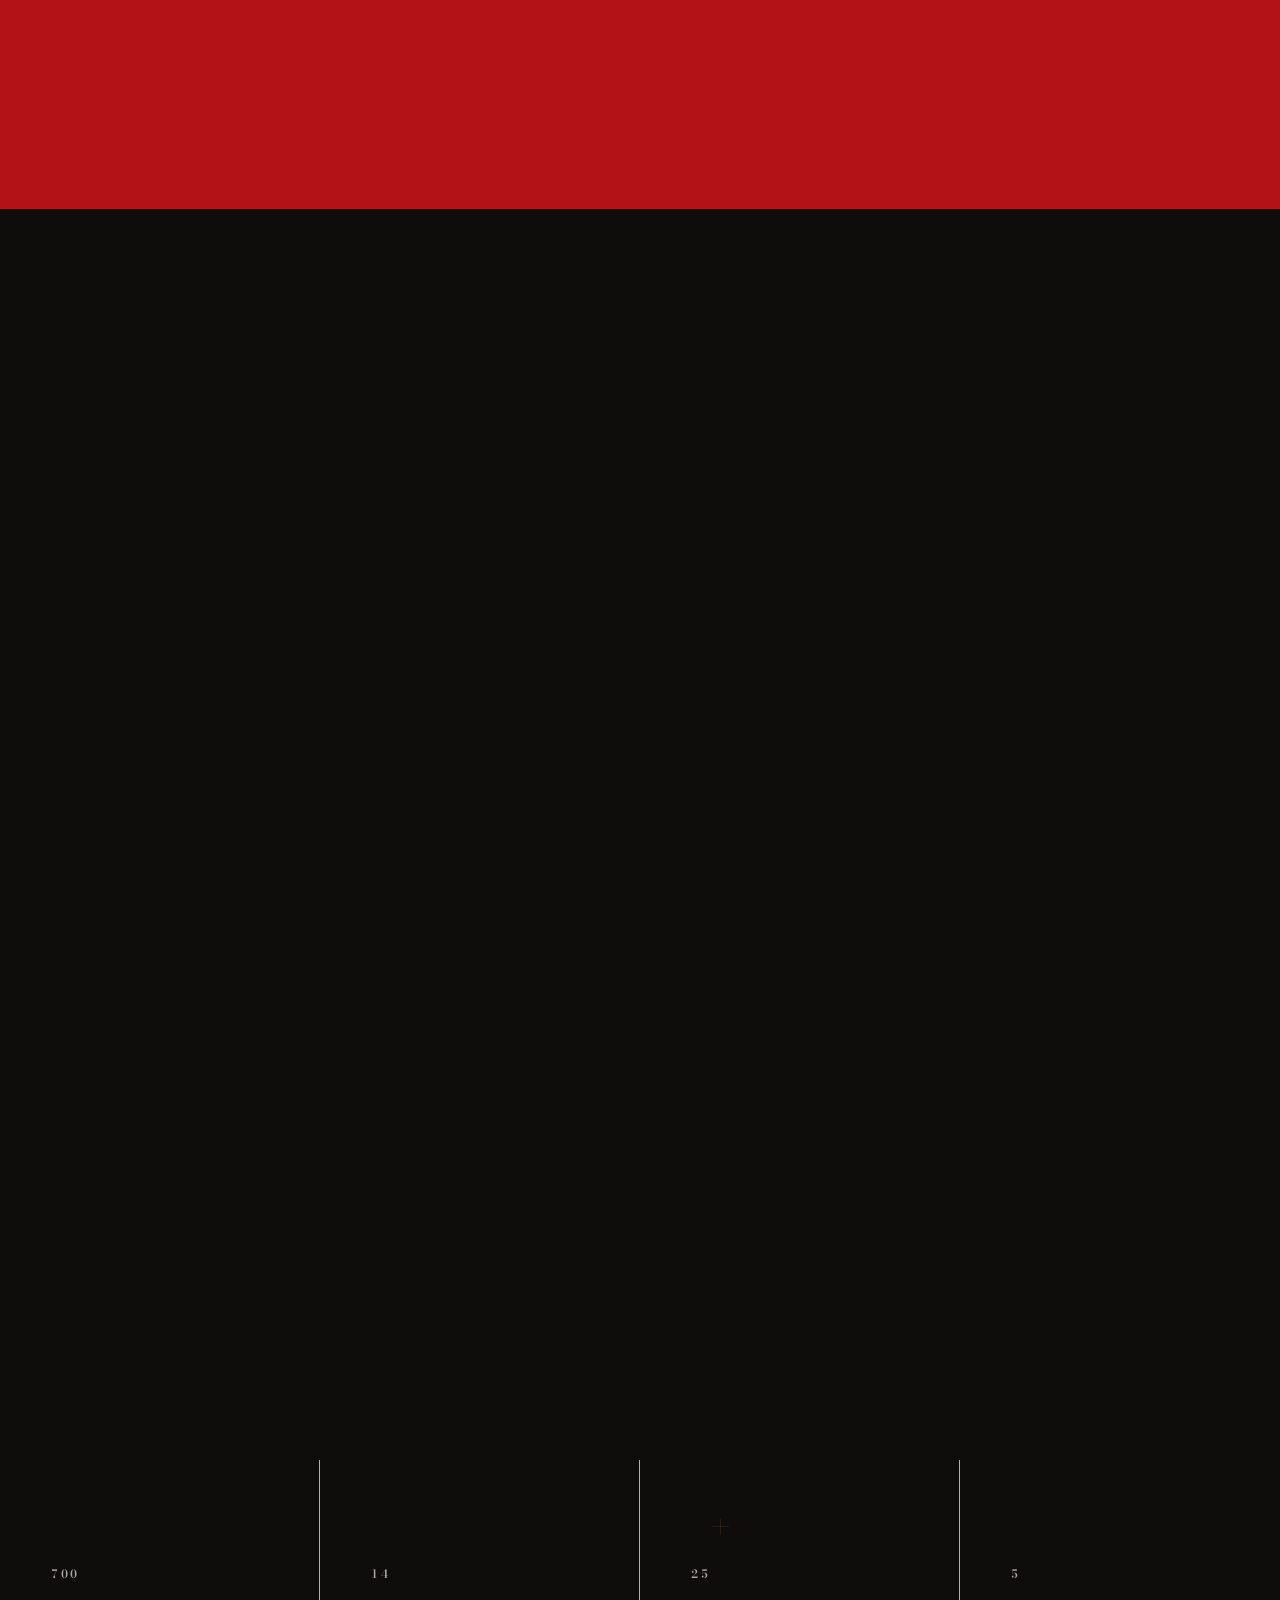
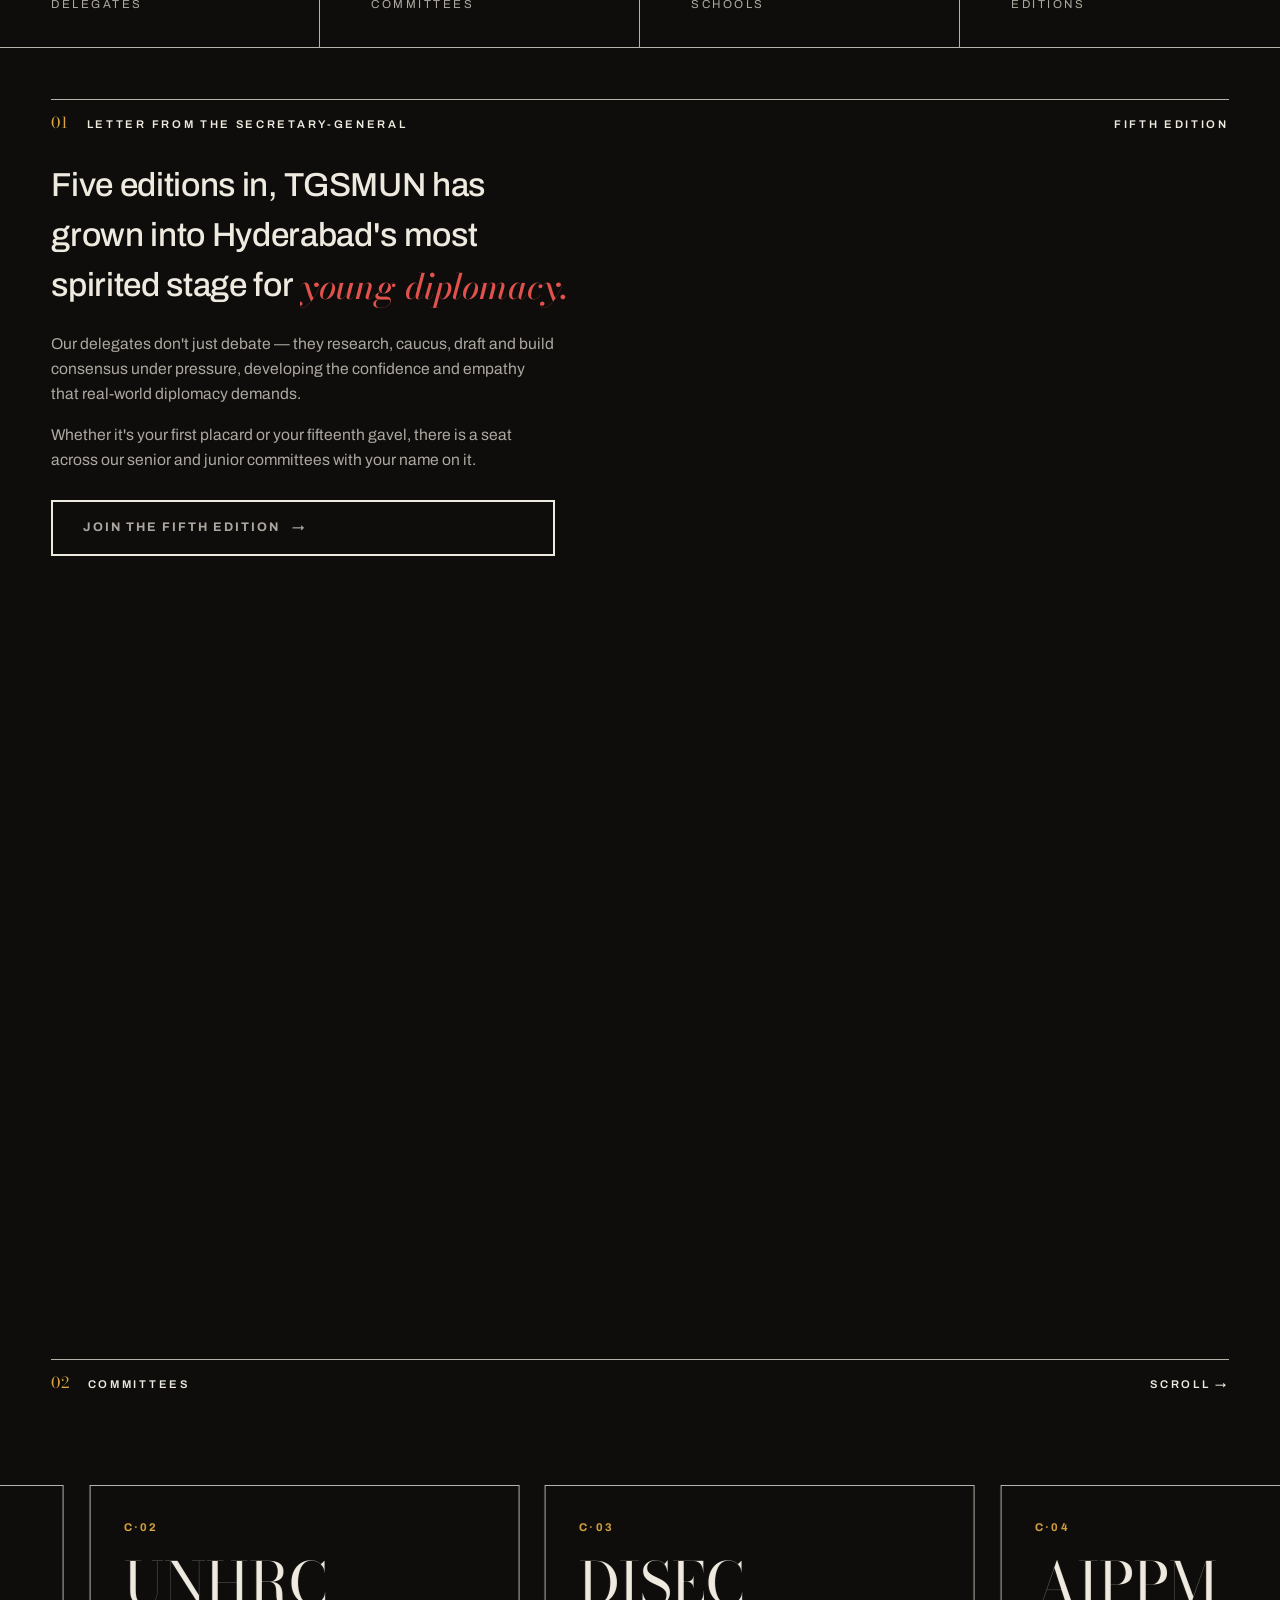
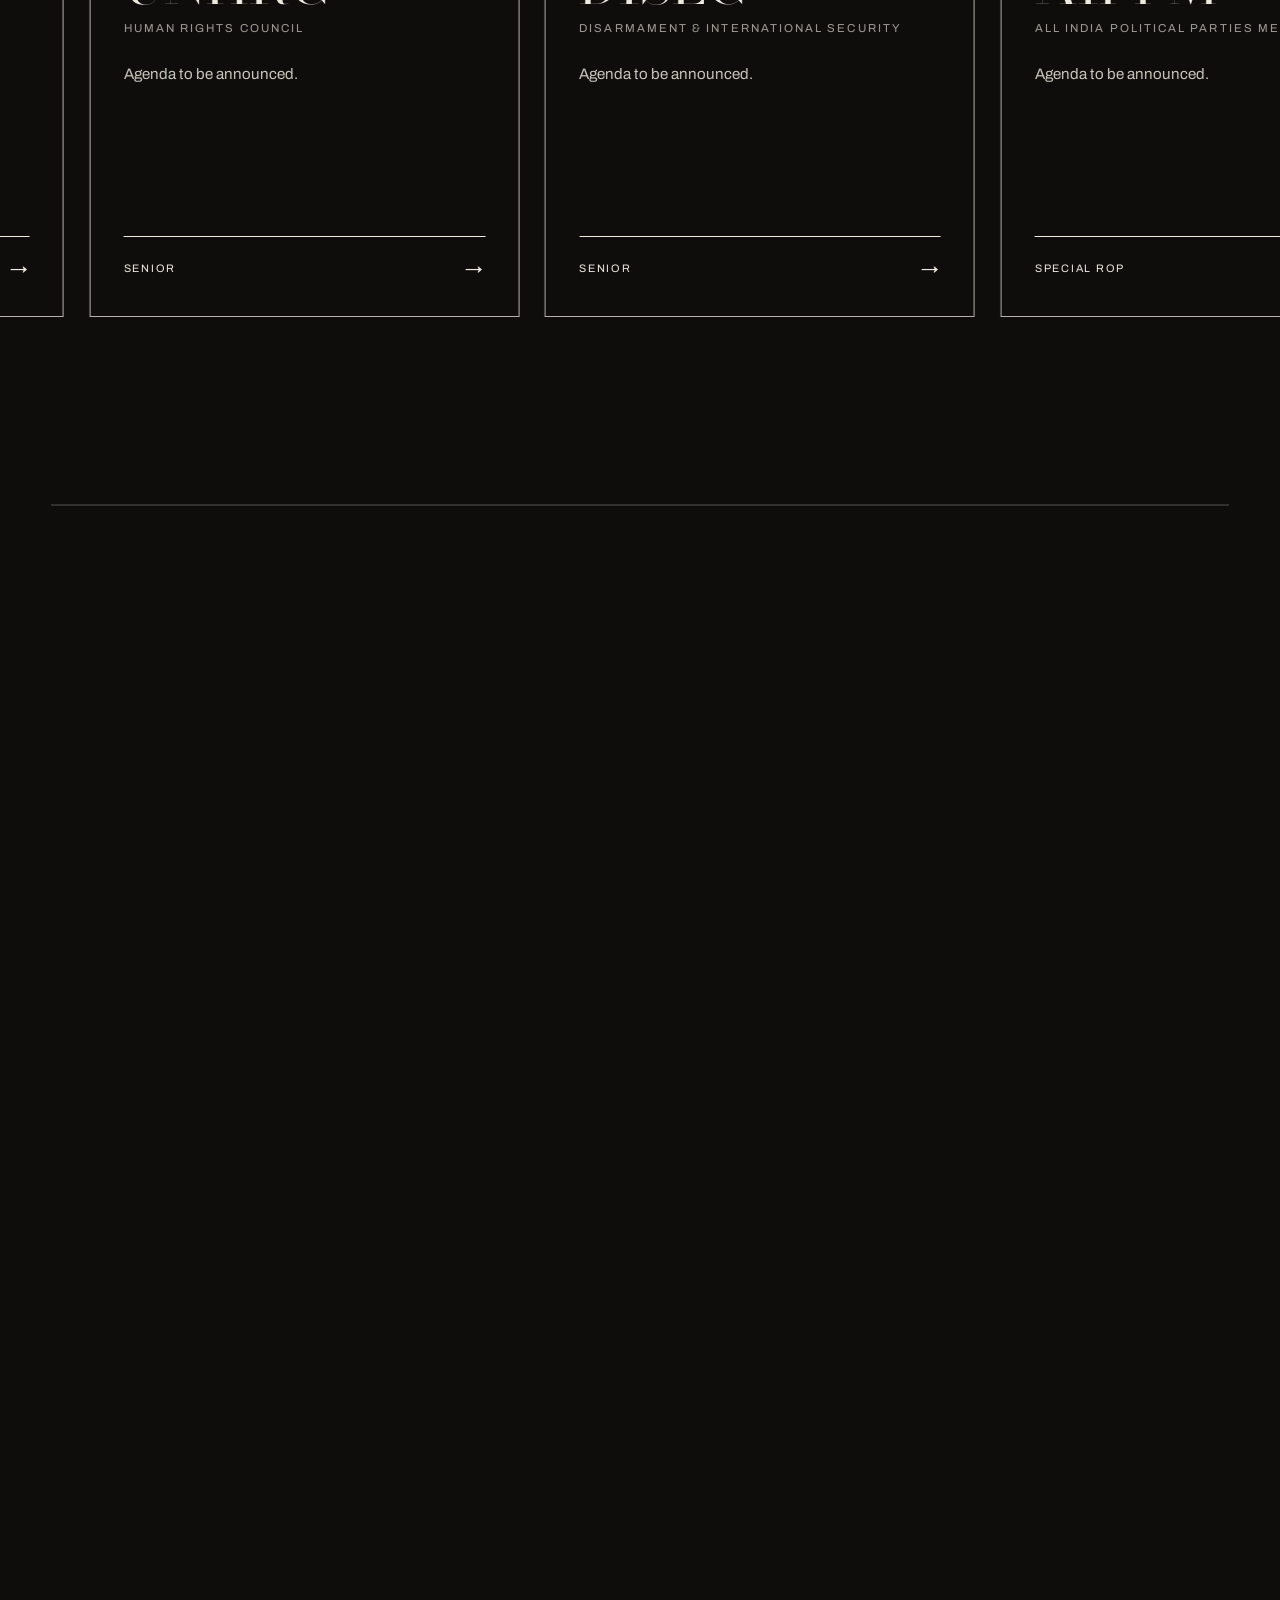
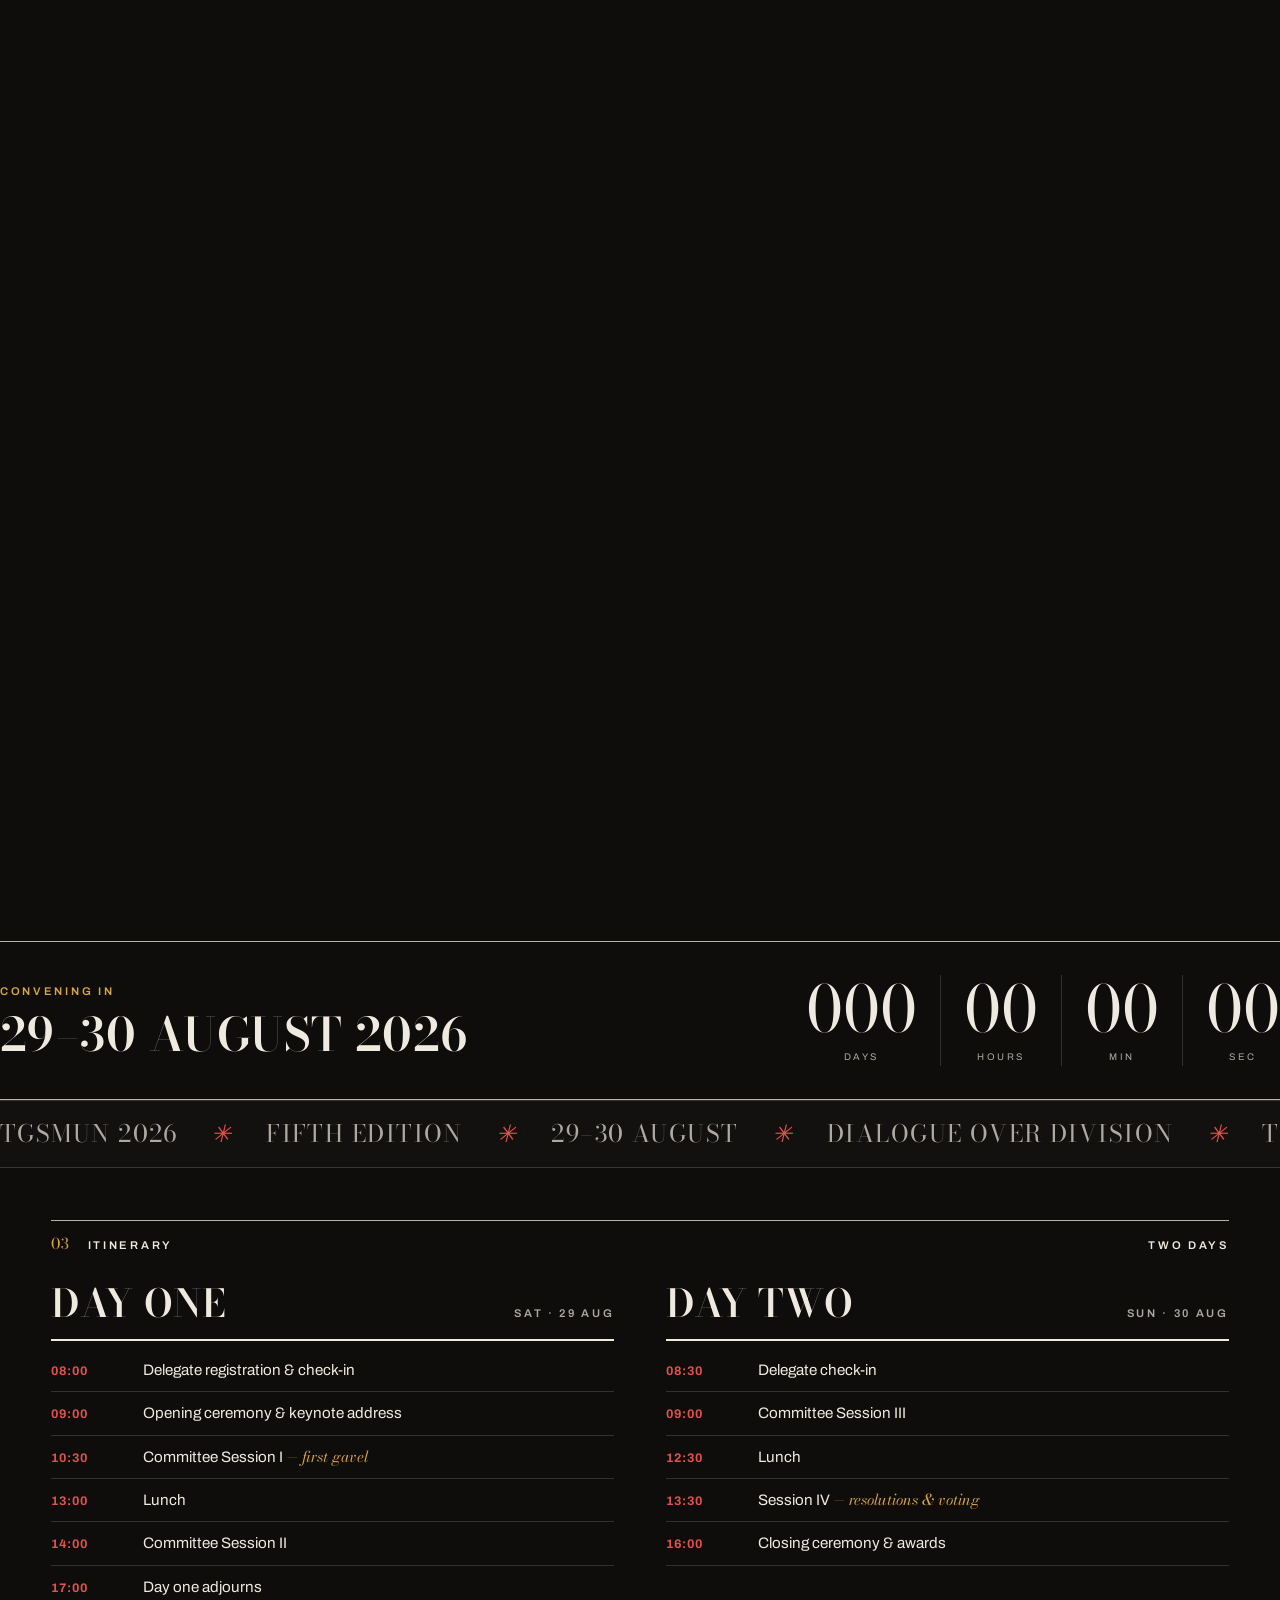
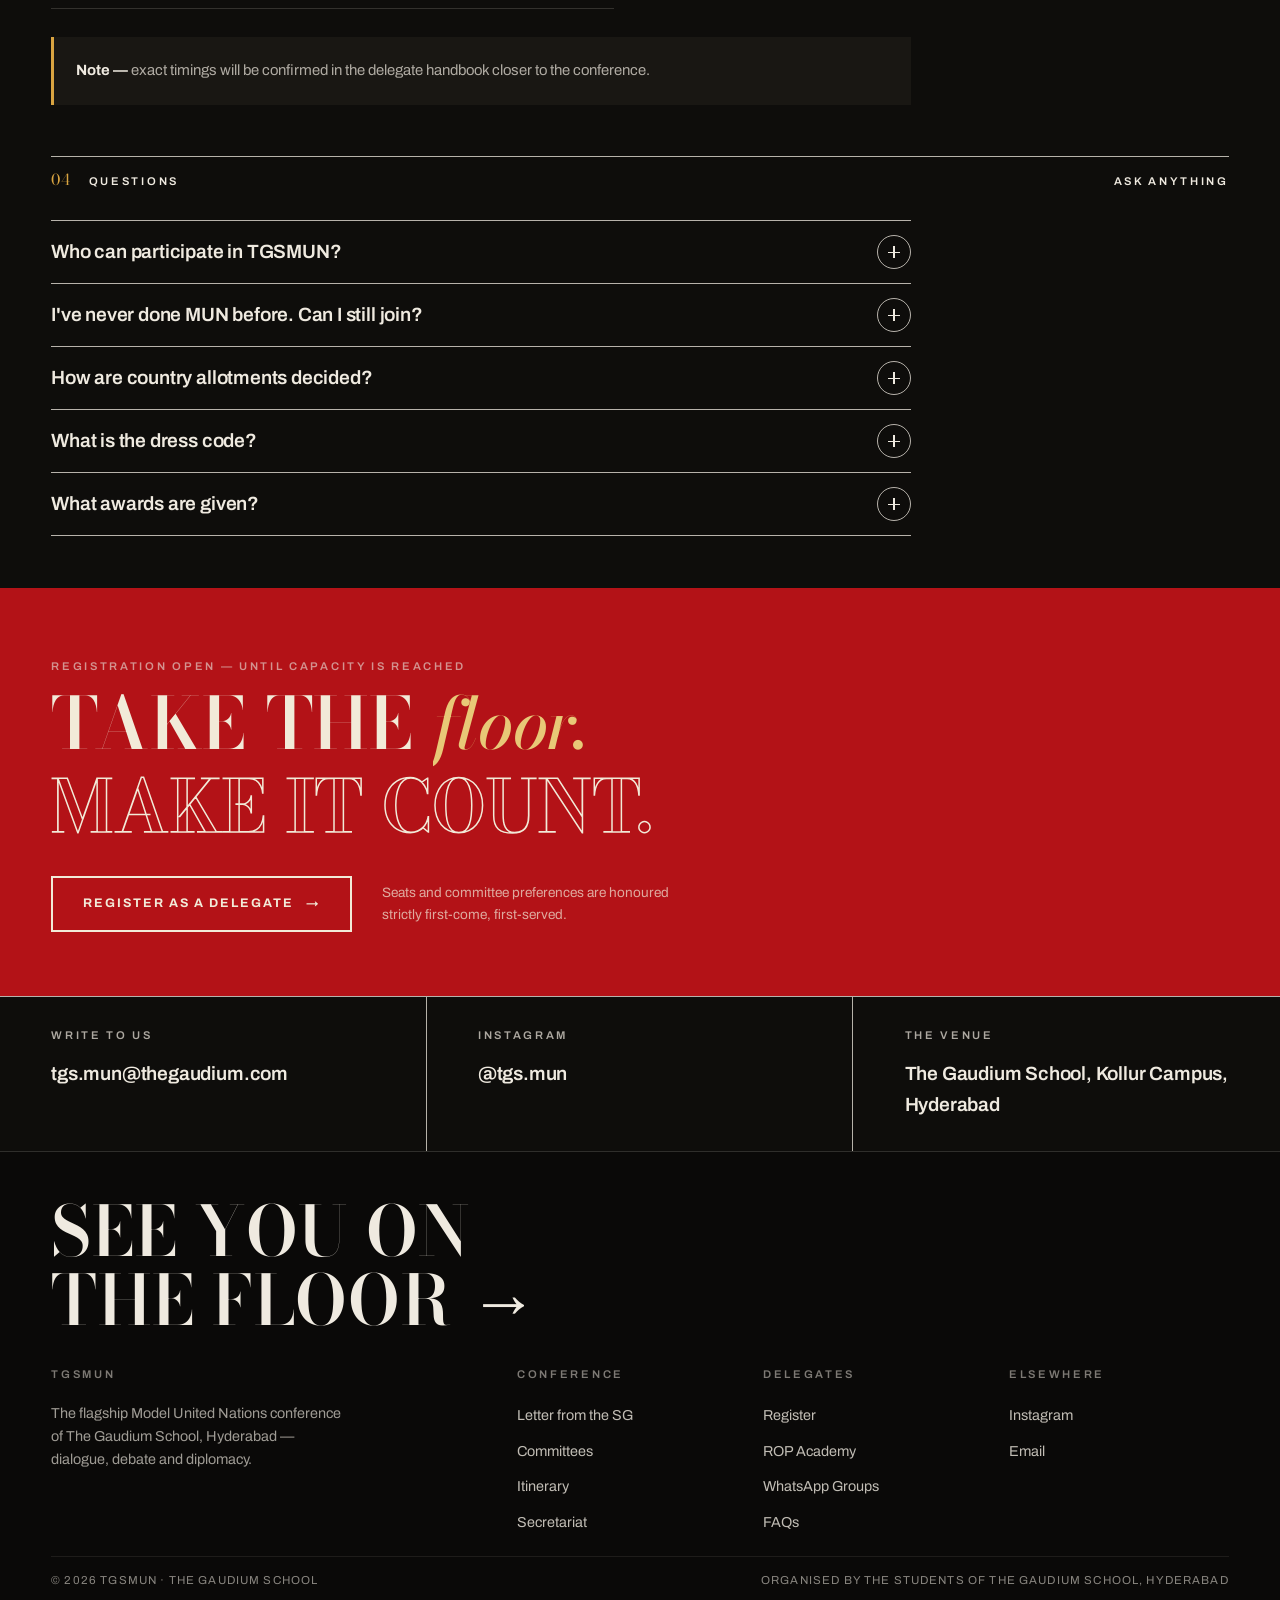
==== commit 61dbfb4e: "Overhaul 1-5,8: anime.js intro, type system, stats, strip + marquee fixes - Vendor anime.js v4.5.0 (" ====
--- a/index.html
+++ b/index.html
@@ -7,12 +7,40 @@
   <meta name="description" content="TGSMUN 2026 — the fifth edition of The Gaudium School's Model United Nations, Hyderabad. 29–30 August 2026. 14 committees, 700 delegates." />
   <link rel="preconnect" href="https://fonts.googleapis.com" />
   <link rel="preconnect" href="https://fonts.gstatic.com" crossorigin />
-  <link href="https://fonts.googleapis.com/css2?family=Anton&family=Archivo:wght@400;500;600;700&family=Instrument+Serif:ital@0;1&display=swap" rel="stylesheet" />
+  <link href="https://fonts.googleapis.com/css2?family=Bodoni+Moda:ital,opsz,wght@0,6..96,400..900;1,6..96,400..900&family=Archivo:wght@400;500;600;700&display=swap" rel="stylesheet" />
   <script>document.documentElement.classList.add("js")</script>
   <link rel="stylesheet" href="assets/css/style.css" />
-  <link rel="icon" href="data:image/svg+xml,<svg xmlns='http://www.w3.org/2000/svg' viewBox='0 0 100 100'><rect width='100' height='100' fill='%230e0d0b'/><text x='50' y='72' font-size='62' text-anchor='middle' fill='%23d9a441' font-family='Arial Narrow,sans-serif' font-weight='bold'>T</text></svg>" />
+  <link rel="icon" href="data:image/svg+xml,<svg xmlns='http://www.w3.org/2000/svg' viewBox='0 0 100 100'><rect width='100' height='100' fill='%230e0d0b'/><text x='50' y='72' font-size='62' text-anchor='middle' fill='%23d9a441' font-family='Georgia,serif' font-weight='bold'>T</text></svg>" />
 </head>
 <body>
+
+  <!-- ============ INTRO OVERLAY: black → gold pencil draw → bang → circle wipe ============ -->
+  <div class="intro-ov" aria-hidden="true">
+    <div class="intro-stage">
+      <svg class="gavel-svg" viewBox="0 0 1000 800" xmlns="http://www.w3.org/2000/svg">
+        <g class="shock">
+          <circle cx="445" cy="530" r="80" stroke="#d9a441" stroke-width="3" />
+          <circle cx="445" cy="530" r="80" stroke="#e0524b" stroke-width="2" />
+          <circle cx="445" cy="530" r="80" stroke="#d9a441" stroke-width="1.5" />
+        </g>
+
+        <!-- sound block: domed puck on a stepped base -->
+        <rect class="ln" x="345" y="525" width="200" height="58" rx="29" />
+        <rect class="ln" x="305" y="583" width="280" height="40" rx="20" />
+        <rect class="ln" x="265" y="623" width="360" height="40" rx="20" />
+
+        <!-- the gavel, swinging about its grip -->
+        <g class="g-swing">
+          <rect class="ln" x="430" y="284" width="270" height="32" rx="16" />
+          <rect class="ln" x="690" y="272" width="58" height="56" rx="20" />
+          <rect class="ln" x="310" y="190" width="140" height="220" rx="28" />
+          <line class="ln" x1="310" y1="248" x2="450" y2="248" />
+          <line class="ln" x1="310" y1="352" x2="450" y2="352" />
+        </g>
+      </svg>
+      <p class="intro-cap label">The Gaudium School Model United Nations · Fifth Edition</p>
+    </div>
+  </div>
 
   <div class="curtain"></div>
 
@@ -32,6 +60,7 @@
         <a href="index.html#schedule">Itinerary</a>
         <a href="secretariat.html">Secretariat</a>
         <a href="index.html#contact">Contact</a>
+        <a href="whatsapp.html" class="nav-wa" aria-label="Delegate WhatsApp groups" title="Delegate WhatsApp groups"><svg viewBox="0 0 24 24" fill="currentColor" aria-hidden="true"><path d="M12.04 2C6.58 2 2.13 6.45 2.13 11.91c0 1.75.46 3.45 1.32 4.95L2 22l5.25-1.38a9.9 9.9 0 0 0 4.79 1.22h.01c5.46 0 9.91-4.45 9.91-9.91S17.5 2 12.04 2zm0 18.15h-.01a8.2 8.2 0 0 1-4.19-1.15l-.3-.18-3.12.82.83-3.04-.2-.31a8.16 8.16 0 0 1-1.25-4.38c0-4.54 3.7-8.23 8.24-8.23 2.2 0 4.27.86 5.82 2.42a8.18 8.18 0 0 1 2.41 5.82c0 4.54-3.69 8.23-8.23 8.23zm4.52-6.16c-.25-.12-1.47-.72-1.69-.81-.23-.08-.39-.12-.56.13-.16.24-.64.8-.79.97-.14.16-.29.18-.54.06-.25-.12-1.05-.39-1.99-1.23-.74-.66-1.23-1.47-1.38-1.72-.14-.25-.01-.38.11-.5.11-.11.25-.29.37-.44.13-.15.17-.25.25-.41.08-.17.04-.31-.02-.44-.06-.12-.56-1.35-.77-1.85-.2-.48-.41-.42-.56-.43h-.48c-.17 0-.44.06-.67.31-.23.25-.87.85-.87 2.07s.89 2.4 1.02 2.56c.12.17 1.75 2.67 4.23 3.74.59.26 1.05.41 1.41.52.59.19 1.13.16 1.56.1.48-.07 1.47-.6 1.68-1.18.21-.58.21-1.08.14-1.18-.06-.11-.22-.17-.47-.29z"/></svg></a>
         <a href="register.html" class="btn btn--solid btn--sm">Register <span class="arr">→</span></a>
       </nav>
       <button class="nav-toggle" aria-label="Menu"><span></span><span></span><span></span></button>
@@ -45,14 +74,12 @@
     <a href="register.html"><i>04</i> Register</a>
     <a href="index.html#schedule"><i>05</i> Itinerary</a>
     <a href="secretariat.html"><i>06</i> Secretariat</a>
-    <a href="index.html#contact"><i>07</i> Contact</a>
+    <a href="whatsapp.html"><i>07</i> WhatsApp Groups</a>
+    <a href="index.html#contact"><i>08</i> Contact</a>
   </div>
 
-
-  <!-- ================= OPENING: the gavel calls the session to order ================= -->
-  <div class="opening">
-  <!-- ================= HERO (calm on load) ================= -->
-    <section class="hero">
+  <!-- ================= HERO ================= -->
+  <section class="hero">
     <div class="container hero-inner">
       <div class="hero-meta-top">
         <span class="label"><b>●</b> 29–30 August 2026</span>
@@ -78,35 +105,7 @@
         <span class="label">Scroll ↓</span>
       </div>
     </div>
-    </section>
-
-    <div class="intro-ov" aria-hidden="true">
-      <svg class="gavel-svg" viewBox="0 0 1200 800" preserveAspectRatio="xMidYMid meet" xmlns="http://www.w3.org/2000/svg">
-        <g class="shock">
-          <circle cx="350" cy="580" r="90" stroke="#e0524b" stroke-width="3"/>
-          <circle cx="350" cy="580" r="90" stroke="#d9a441" stroke-width="2"/>
-          <circle cx="350" cy="580" r="90" stroke="#e0524b" stroke-width="1.5"/>
-        </g>
-        <!-- sound block: domed puck on a stepped base -->
-        <rect class="ln t6" pathLength="1" x="255" y="596" width="190" height="70" rx="35"/>
-        <rect class="ln t7" pathLength="1" x="205" y="666" width="290" height="42" rx="21"/>
-        <rect class="ln t8" pathLength="1" x="170" y="708" width="360" height="42" rx="21"/>
-        <!-- gavel: swings around the grip -->
-        <g class="g-swing">
-          <g transform="rotate(48 950 640)">
-            <rect class="ln t2" pathLength="1" x="470" y="626" width="470" height="28" rx="14"/>
-            <rect class="ln t1" pathLength="1" x="936" y="616" width="76" height="48" rx="18"/>
-            <rect class="ln t3" pathLength="1" x="318" y="458" width="164" height="364" rx="30"/>
-            <line class="ln t4" pathLength="1" x1="318" y1="524" x2="482" y2="524"/>
-            <line class="ln t5" pathLength="1" x1="318" y1="756" x2="482" y2="756"/>
-          </g>
-        </g>
-      </svg>
-      <p class="ov-tag label">The Gaudium School Model United Nations<br />Fifth Edition · 29–30 August 2026</p>
-      <span class="ov-stamp">TGSMUN</span>
-      <div class="ov-hint">Scroll<i></i></div>
-    </div>
-  </div>
+  </section>
 
   <!-- ================= SCRUB STATEMENT ================= -->
   <section class="statement" data-scrub>
@@ -124,19 +123,19 @@
   <!-- ================= STATS ================= -->
   <section class="stats-band">
     <div class="stats-row">
-      <div class="stat-cell rv"><b><span data-count="700">0</span></b><span>Delegates</span></div>
-      <div class="stat-cell rv rv-d1"><b><span data-count="14">0</span></b><span>Committees</span></div>
-      <div class="stat-cell rv rv-d2"><b><span data-count="25">0</span><sup>+</sup></b><span>Schools</span></div>
-      <div class="stat-cell rv rv-d3"><b><span data-count="5">0</span></b><span>Editions</span></div>
-    </div>
-  </section>
-
-  <!-- ================= ABOUT ================= -->
-  <section class="section" id="about">
+      <div class="stat-cell"><b><span data-count="700">0</span></b><span>Delegates</span></div>
+      <div class="stat-cell"><b><span data-count="14">0</span></b><span>Committees</span></div>
+      <div class="stat-cell"><b><span data-count="25">0</span><sup>+</sup></b><span>Schools</span></div>
+      <div class="stat-cell"><b><span data-count="5">0</span></b><span>Editions</span></div>
+    </div>
+  </section>
+
+  <!-- ================= 01 · LETTER FROM THE SECRETARY-GENERAL ================= -->
+  <section class="section" id="letter">
     <div class="container">
-      <div class="sec-head rv">
+      <div class="sec-head">
         <span class="idx">01</span>
-        <span class="label">The Conference</span>
+        <span class="label">Letter from the Secretary-General</span>
         <span class="grow"></span>
         <span class="label label--gold">Fifth Edition</span>
       </div>
@@ -156,15 +155,32 @@
               Whether it's your first placard or your fifteenth gavel, there is a seat
               across our senior and junior committees with your name on it.
             </p>
-            <a href="register.html" class="btn" style="margin-top:14px">Join the Fifth Edition <span class="arr">→</span></a>
+            <a href="register.html" class="btn" style="margin-top:12px">Join the Fifth Edition <span class="arr">→</span></a>
           </div>
         </div>
+
         <div class="letter-plate clip">
           <span class="label">From the Secretary-General</span>
           <blockquote>
-            "This year our theme — <em>Dialogue over Division</em> — asks each of us to
-            listen before we speak, and to seek common ground before claiming victory.
-            I look forward to watching you rise to that challenge."
+            <p>Dear Delegates,</p>
+            <p>
+              It is my privilege to welcome you to the fifth edition of the
+              Gaudium School Model United Nations. For five years this conference has
+              been built, argued over and gavelled into being entirely by students —
+              and every August it hands the floor back to you.
+            </p>
+            <p>
+              Over two days you will represent people whose convictions may be nothing
+              like your own. That is the whole exercise. The best delegates in this
+              room will not be the loudest; they will be the ones who research
+              relentlessly, listen carefully, and find the sentence a divided committee
+              can finally agree to sign.
+            </p>
+            <p>
+              <em>This year our theme — Dialogue over Division — asks each of us to
+              listen before we speak, and to seek common ground before claiming
+              victory. I look forward to watching you rise to that challenge.</em>
+            </p>
           </blockquote>
           <div class="letter-sign">
             <span class="seal">SG</span>
@@ -178,7 +194,7 @@
     </div>
   </section>
 
-  <!-- ================= COMMITTEES (pinned horizontal) ================= -->
+  <!-- ================= 02 · COMMITTEES (pinned horizontal strip) ================= -->
   <section class="hpin" id="committees">
     <div class="hpin-sticky">
       <div class="hpin-head">
@@ -194,71 +210,61 @@
 
       <div class="hpin-track">
         <a class="com-card" href="committees.html#unsc">
-          <span class="no">C·01</span>
-          <span class="abbr">UNSC</span>
+          <span class="no">C·01</span><span class="abbr">UNSC</span>
           <span class="full">United Nations Security Council</span>
           <p class="agenda">Agenda to be announced.</p>
           <span class="foot"><span>Double delegation</span><span class="arr">→</span></span>
         </a>
         <a class="com-card" href="committees.html#unhrc">
-          <span class="no">C·02</span>
-          <span class="abbr">UNHRC</span>
+          <span class="no">C·02</span><span class="abbr">UNHRC</span>
           <span class="full">Human Rights Council</span>
           <p class="agenda">Agenda to be announced.</p>
           <span class="foot"><span>Senior</span><span class="arr">→</span></span>
         </a>
         <a class="com-card" href="committees.html#disec">
-          <span class="no">C·03</span>
-          <span class="abbr">DISEC</span>
+          <span class="no">C·03</span><span class="abbr">DISEC</span>
           <span class="full">Disarmament &amp; International Security</span>
           <p class="agenda">Agenda to be announced.</p>
           <span class="foot"><span>Senior</span><span class="arr">→</span></span>
         </a>
         <a class="com-card" href="committees.html#aippm">
-          <span class="no">C·04</span>
-          <span class="abbr">AIPPM</span>
+          <span class="no">C·04</span><span class="abbr">AIPPM</span>
           <span class="full">All India Political Parties Meet</span>
           <p class="agenda">Agenda to be announced.</p>
           <span class="foot"><span>Special ROP</span><span class="arr">→</span></span>
         </a>
         <a class="com-card" href="committees.html#hcc">
-          <span class="no">C·05</span>
-          <span class="abbr">HCC</span>
+          <span class="no">C·05</span><span class="abbr">HCC</span>
           <span class="full">Historic Crisis Committee</span>
           <p class="agenda">Briefing to be announced.</p>
           <span class="foot"><span>Crisis</span><span class="arr">→</span></span>
         </a>
         <a class="com-card" href="committees.html#oas">
-          <span class="no">C·06</span>
-          <span class="abbr">OAS</span>
+          <span class="no">C·06</span><span class="abbr">OAS</span>
           <span class="full">Organization of American States</span>
           <p class="agenda">Agenda to be announced.</p>
           <span class="foot"><span>Senior</span><span class="arr">→</span></span>
         </a>
         <a class="com-card" href="committees.html#opec">
-          <span class="no">C·07</span>
-          <span class="abbr">OPEC</span>
+          <span class="no">C·07</span><span class="abbr">OPEC</span>
           <span class="full">Org. of the Petroleum Exporting Countries</span>
           <p class="agenda">Crisis briefing to be announced.</p>
           <span class="foot"><span>Crisis</span><span class="arr">→</span></span>
         </a>
         <a class="com-card" href="committees.html#nba">
-          <span class="no">C·08</span>
-          <span class="abbr">NBA Draft</span>
+          <span class="no">C·08</span><span class="abbr">NBA Draft</span>
           <span class="full">All-Time Greats Draft</span>
           <p class="agenda">Build the greatest roster in history — and defend every pick.</p>
           <span class="foot"><span>Semi-crisis</span><span class="arr">→</span></span>
         </a>
         <a class="com-card" href="committees.html#ip">
-          <span class="no">C·09</span>
-          <span class="abbr">Press</span>
+          <span class="no">C·09</span><span class="abbr">Press</span>
           <span class="full">International Press</span>
           <p class="agenda">Reportage, photography and caricature across every committee room.</p>
           <span class="foot"><span>Press corps</span><span class="arr">→</span></span>
         </a>
         <a class="com-card" href="committees.html#junior">
-          <span class="no">C·10–14</span>
-          <span class="abbr">Junior Wing</span>
+          <span class="no">C·10–14</span><span class="abbr">Junior Wing</span>
           <span class="full">UNICEF · UNESCO · WHO · CSW · UNOOSA</span>
           <p class="agenda">Five committees built for younger delegates finding their voice.</p>
           <span class="foot"><span>5 committees</span><span class="arr">→</span></span>
@@ -276,7 +282,7 @@
         <span class="label label--gold">Convening in</span>
         <span class="display">29–30 August 2026</span>
       </div>
-      <div class="countdown countdown--big rv rv-d1" aria-label="Countdown to conference">
+      <div class="countdown countdown--big rv" aria-label="Countdown to conference">
         <div class="count-cell" data-cd="d"><div class="digits"></div><span class="unit">Days</span></div>
         <div class="count-cell" data-cd="h"><div class="digits"></div><span class="unit">Hours</span></div>
         <div class="count-cell" data-cd="m"><div class="digits"></div><span class="unit">Min</span></div>
@@ -292,10 +298,10 @@
     </div>
   </div>
 
-  <!-- ================= ITINERARY ================= -->
+  <!-- ================= 03 · ITINERARY ================= -->
   <section class="section" id="schedule">
     <div class="container">
-      <div class="sec-head rv">
+      <div class="sec-head">
         <span class="idx">03</span>
         <span class="label">Itinerary</span>
         <span class="grow"></span>
@@ -326,16 +332,16 @@
           <div class="sched-row"><time>16:00</time><p>Closing ceremony &amp; awards</p></div>
         </div>
       </div>
-      <div class="note-plate rv" style="margin-top: clamp(30px, 4vw, 50px)">
+      <div class="note-plate rv" style="margin-top: clamp(18px, 2.2vw, 28px)">
         <b>Note —</b> exact timings will be confirmed in the delegate handbook closer to the conference.
       </div>
     </div>
   </section>
 
-  <!-- ================= FAQ ================= -->
+  <!-- ================= 04 · FAQ ================= -->
   <section class="section" id="faq" style="padding-top:0">
     <div class="container">
-      <div class="sec-head rv">
+      <div class="sec-head">
         <span class="idx">04</span>
         <span class="label">Questions</span>
         <span class="grow"></span>
@@ -399,7 +405,6 @@
     </div>
   </section>
 
-  <!-- ================= FOOTER ================= -->
   <footer class="footer">
     <div class="container">
       <h2 class="footer-title display">
@@ -413,7 +418,7 @@
         <div>
           <span class="label">Conference</span>
           <ul>
-            <li><a href="index.html#about">About</a></li>
+            <li><a href="index.html#letter">Letter from the SG</a></li>
             <li><a href="committees.html">Committees</a></li>
             <li><a href="index.html#schedule">Itinerary</a></li>
             <li><a href="secretariat.html">Secretariat</a></li>
@@ -423,8 +428,9 @@
           <span class="label">Delegates</span>
           <ul>
             <li><a href="register.html">Register</a></li>
+            <li><a href="rop.html">ROP Academy</a></li>
+            <li><a href="whatsapp.html">WhatsApp Groups</a></li>
             <li><a href="index.html#faq">FAQs</a></li>
-            <li><a href="index.html#contact">Contact</a></li>
           </ul>
         </div>
         <div>
@@ -442,6 +448,7 @@
     </div>
   </footer>
 
+  <script src="assets/js/vendor/anime.umd.min.js"></script>
   <script src="assets/js/main.js"></script>
 </body>
 </html>
--- a/assets/css/style.css
+++ b/assets/css/style.css
@@ -18,9 +18,10 @@
   --gold: #d9a441;             /* gold accents */
   --ivory: #f2ead8;            /* text on red plates */
 
-  --font-display: "Anton", "Arial Narrow", Impact, sans-serif;
+  /* Type system: one display serif (high-contrast Didone) + one clean sans. No script faces. */
+  --font-display: "Bodoni Moda", "Didot", "Times New Roman", serif;
   --font-body: "Archivo", "Helvetica Neue", Helvetica, Arial, sans-serif;
-  --font-accent: "Instrument Serif", Georgia, "Times New Roman", serif;
+  --font-accent: "Bodoni Moda", "Didot", "Times New Roman", serif;
 
   --gutter: clamp(20px, 4vw, 56px);
   --maxw: 1440px;
@@ -30,7 +31,7 @@
 
 * { margin: 0; padding: 0; box-sizing: border-box; }
 
-html { scroll-padding-top: 90px; }
+html { scroll-padding-top: 78px; }
 
 body {
   font-family: var(--font-body);
@@ -73,13 +74,13 @@
 /* ---------- typography ---------- */
 .display {
   font-family: var(--font-display);
-  font-weight: 400;
+  font-weight: 600;
   text-transform: uppercase;
   line-height: 1.02;
   letter-spacing: 0.01em;
   text-wrap: balance;
 }
-.serif-i { font-family: var(--font-accent); font-style: italic; font-weight: 400; text-transform: none; letter-spacing: 0; }
+.serif-i { font-family: var(--font-accent); font-style: italic; font-weight: 500; text-transform: none; letter-spacing: -0.005em; }
 
 .label {
   font-size: 0.7rem;
@@ -96,9 +97,9 @@
   display: flex;
   align-items: baseline;
   gap: 18px;
-  padding-top: 20px;
-  position: relative;
-  margin-bottom: clamp(40px, 6vw, 80px);
+  padding-top: 12px;
+  position: relative;
+  margin-bottom: clamp(18px, 2.2vw, 32px);
 }
 .sec-head::before {
   content: "";
@@ -115,7 +116,7 @@
 .sec-head .grow { flex: 1; }
 .sec-head .label { color: var(--ink); }
 
-.section { padding: clamp(80px, 10vw, 150px) 0; }
+.section { padding: clamp(34px, 4vw, 60px) 0; }
 
 /* ---------- word-mask reveal (JS splits into .w spans) ---------- */
 .split .w { display: inline-block; overflow: hidden; vertical-align: top; padding-bottom: 0.24em; margin-bottom: -0.1em; }
@@ -399,7 +400,9 @@
 .marquee-track {
   display: flex;
   width: max-content;
-  animation: marquee 28s linear infinite;
+  /* Constant speed — deliberately NOT coupled to scroll velocity. */
+  animation: marquee 34s linear infinite;
+  will-change: transform;
 }
 .marquee:hover .marquee-track { animation-play-state: paused; }
 .marquee-track span {
@@ -447,7 +450,7 @@
   grid-template-columns: repeat(4, 1fr);
 }
 .stat-cell {
-  padding: clamp(34px, 4vw, 60px) var(--gutter);
+  padding: clamp(20px, 2.4vw, 32px) var(--gutter);
   border-right: 1px solid var(--line-strong);
   position: relative;
 }
@@ -455,13 +458,15 @@
 .stat-cell b {
   display: block;
   font-family: var(--font-display);
-  font-weight: 400;
-  font-size: clamp(3rem, 6vw, 5.4rem);
-  line-height: 1;
+  font-weight: 600;
+  font-size: clamp(3.4rem, 8.2vw, 7.6rem);
+  line-height: 0.95;
+  color: var(--gold);
+  letter-spacing: -0.02em;
   font-variant-numeric: tabular-nums;
 }
-.stat-cell b sup { font-size: 0.4em; color: var(--gold); }
-.stat-cell span { font-size: 0.7rem; letter-spacing: 0.22em; text-transform: uppercase; color: var(--ink-70); }
+.stat-cell b sup { font-size: 0.38em; color: var(--gold); opacity: 0.75; }
+.stat-cell span { font-size: 0.72rem; letter-spacing: 0.22em; text-transform: uppercase; color: var(--ink-70); }
 
 /* ---------- about ---------- */
 .about-grid {
@@ -478,12 +483,12 @@
   text-wrap: balance;
 }
 .about-lede .serif-i { color: var(--red-lite); font-size: 1.05em; }
-.about-copy { margin-top: 30px; max-width: 56ch; color: var(--ink-70); display: grid; gap: 16px; font-size: 0.98rem; }
+.about-copy { margin-top: 16px; max-width: 56ch; color: var(--ink-70); display: grid; gap: 16px; font-size: 0.98rem; }
 
 .letter-plate {
   background: var(--red);
   color: var(--ivory);
-  padding: clamp(30px, 4vw, 52px);
+  padding: clamp(22px, 2.6vw, 36px);
   position: relative;
 }
 .letter-plate .label { color: rgba(233, 232, 223, 0.6); margin-bottom: 26px; display: block; }
@@ -494,7 +499,7 @@
   line-height: 1.45;
 }
 .letter-plate blockquote em { color: #e8c877; font-style: italic; }
-.letter-sign { margin-top: 34px; display: flex; align-items: center; gap: 16px; }
+.letter-sign { margin-top: 20px; display: flex; align-items: center; gap: 16px; }
 .letter-sign .seal {
   width: 52px; height: 52px;
   border: 1px solid rgba(233, 232, 223, 0.5);
@@ -578,8 +583,8 @@
 .sched-row {
   display: grid;
   grid-template-columns: 76px 1fr;
-  gap: 20px;
-  padding: 16px 0;
+  gap: 16px;
+  padding: 9px 0;
   border-bottom: 1px solid var(--line);
   align-items: baseline;
   transition: padding-left 0.3s var(--ease-out), background 0.3s;
@@ -596,7 +601,7 @@
 .faq-q {
   width: 100%;
   display: flex; align-items: center; justify-content: space-between; gap: 22px;
-  padding: 24px 0;
+  padding: 14px 0;
   text-align: left;
   font-size: clamp(1rem, 1.6vw, 1.2rem);
   font-weight: 600;
@@ -621,20 +626,20 @@
 .faq-item.open .plus { background: var(--red); color: var(--ivory); border-color: var(--red); transform: rotate(180deg); }
 .faq-item.open .plus::after { transform: scaleY(0); }
 .faq-a { max-height: 0; overflow: hidden; transition: max-height 0.45s var(--ease-inout); }
-.faq-a p { padding: 0 0 26px; color: var(--ink-70); max-width: 62ch; font-size: 0.95rem; }
+.faq-a p { padding: 0 0 16px; color: var(--ink-70); max-width: 62ch; font-size: 0.95rem; }
 
 /* ---------- big CTA ---------- */
 .cta {
   background: var(--red);
   color: var(--ivory);
-  padding: clamp(90px, 12vw, 170px) 0;
+  padding: clamp(40px, 5vw, 68px) 0;
   position: relative;
   overflow: clip;
 }
 .cta .label { color: rgba(233, 232, 223, 0.6); }
 .cta-title {
-  font-size: clamp(3rem, 9vw, 8.4rem);
-  margin: 18px 0 40px;
+  font-size: clamp(2.2rem, 5.6vw, 5rem);
+  margin: 10px 0 22px;
   color: var(--ivory);
 }
 .cta-title .serif-i { color: #e8c877; }
@@ -649,7 +654,7 @@
 .contact-strip { border-top: 1px solid var(--line-strong); }
 .contact-grid { display: grid; grid-template-columns: repeat(3, 1fr); }
 .contact-cell {
-  padding: clamp(34px, 4vw, 56px) var(--gutter);
+  padding: clamp(20px, 2.4vw, 32px) var(--gutter);
   border-right: 1px solid var(--line-strong);
 }
 .contact-cell:last-child { border-right: none; }
@@ -665,19 +670,19 @@
 .contact-cell a:hover::after { transform: scaleX(1); transform-origin: left; }
 
 /* ---------- footer ---------- */
-.footer { background: #0a0908; color: var(--ink); border-top: 1px solid var(--line); padding-top: clamp(60px, 8vw, 110px); }
+.footer { background: #0a0908; color: var(--ink); border-top: 1px solid var(--line); padding-top: clamp(28px, 3.5vw, 46px); }
 .footer-title {
-  font-size: clamp(2.6rem, 8vw, 7.5rem);
-  line-height: 0.95;
-  margin-bottom: clamp(40px, 6vw, 80px);
+  font-size: clamp(2rem, 5.4vw, 4.6rem);
+  line-height: 1;
+  margin-bottom: clamp(18px, 2.4vw, 32px);
 }
 .footer-title a { position: relative; display: inline-block; transition: color 0.3s; }
 .footer-title a:hover { color: var(--red-lite); }
 .footer-cols {
   display: grid;
   grid-template-columns: 2fr 1fr 1fr 1fr;
-  gap: 40px;
-  padding-bottom: 50px;
+  gap: 26px;
+  padding-bottom: 22px;
 }
 .footer-cols .label { color: var(--ink-50); display: block; margin-bottom: 18px; }
 .footer-cols ul { display: grid; gap: 10px; }
@@ -686,14 +691,14 @@
 .footer-desc { font-size: 0.9rem; opacity: 0.65; max-width: 300px; }
 .footer-bottom {
   border-top: 1px solid var(--line);
-  padding: 24px 0;
+  padding: 14px 0;
   display: flex; justify-content: space-between; flex-wrap: wrap; gap: 10px;
   font-size: 0.72rem; letter-spacing: 0.1em; text-transform: uppercase; opacity: 0.55;
 }
 
 /* ---------- inner page hero ---------- */
 .page-hero {
-  padding: clamp(150px, 20vh, 210px) 0 clamp(40px, 6vw, 70px);
+  padding: clamp(104px, 13vh, 132px) 0 clamp(20px, 2.4vw, 32px);
   border-bottom: 1px solid var(--line-strong);
   position: relative;
   overflow: clip;
@@ -701,7 +706,7 @@
 .page-hero .kicker { margin-bottom: 20px; display: flex; gap: 14px; align-items: baseline; }
 .page-hero h1 { font-size: clamp(3rem, 10vw, 9rem); }
 .page-hero h1 .serif-i { color: var(--red-lite); }
-.page-hero .page-sub { margin-top: 26px; max-width: 520px; color: var(--ink-70); font-size: 0.98rem; }
+.page-hero .page-sub { margin-top: 14px; max-width: 520px; color: var(--ink-70); font-size: 0.98rem; }
 .page-hero .bg-no {
   position: absolute;
   right: -0.05em; bottom: -0.28em;
@@ -765,8 +770,8 @@
 }
 .sec-card {
   background: var(--paper);
-  padding: clamp(24px, 2.6vw, 40px);
-  min-height: 260px;
+  padding: clamp(18px, 2vw, 26px);
+  min-height: 178px;
   display: flex; flex-direction: column;
   transition: background 0.4s, color 0.4s;
   position: relative;
@@ -781,14 +786,14 @@
   transition: color 0.4s;
 }
 .sec-card:hover .mono { color: #e8c877; }
-.sec-card b { margin-top: auto; font-size: 1.02rem; font-weight: 600; letter-spacing: -0.01em; padding-top: 40px; }
+.sec-card b { margin-top: auto; font-size: 1.02rem; font-weight: 600; letter-spacing: -0.01em; padding-top: 20px; }
 .sec-card span { font-size: 0.68rem; letter-spacing: 0.2em; text-transform: uppercase; opacity: 0.65; margin-top: 6px; }
 
 /* ---------- register ---------- */
 .price-grid { display: grid; grid-template-columns: 1fr 1fr; gap: clamp(24px, 3vw, 40px); }
 .price-card {
   border: 1px solid var(--line-strong);
-  padding: clamp(30px, 3.6vw, 54px);
+  padding: clamp(20px, 2.4vw, 34px);
   display: flex; flex-direction: column;
   background: var(--paper);
   position: relative;
@@ -817,7 +822,7 @@
 }
 
 .steps-grid { display: grid; grid-template-columns: repeat(4, 1fr); gap: 1px; background: var(--line-strong); border: 1px solid var(--line-strong); }
-.step-cell { background: var(--paper); padding: clamp(24px, 3vw, 44px); min-height: 210px; display: flex; flex-direction: column; }
+.step-cell { background: var(--paper); padding: clamp(16px, 2vw, 26px); min-height: 150px; display: flex; flex-direction: column; }
 .step-cell .n { font-family: var(--font-display); font-size: 2.4rem; color: var(--gold); }
 .step-cell b { margin-top: auto; padding-top: 30px; font-size: 1rem; }
 .step-cell span { font-size: 0.85rem; color: var(--ink-70); margin-top: 6px; }
@@ -825,7 +830,7 @@
 .note-plate {
   border-left: 3px solid var(--gold);
   background: var(--paper-2);
-  padding: clamp(22px, 2.6vw, 34px);
+  padding: clamp(14px, 1.8vw, 22px);
   font-size: 0.93rem;
   color: var(--ink-70);
   max-width: 860px;
@@ -974,8 +979,8 @@
 .count-sec-inner {
   display: flex; flex-wrap: wrap;
   align-items: center; justify-content: space-between;
-  gap: 30px;
-  padding: clamp(40px, 6vw, 80px) 0;
+  gap: 20px;
+  padding: clamp(20px, 2.6vw, 34px) 0;
 }
 .count-sec .when .display { font-size: clamp(1.9rem, 3.6vw, 3.2rem); }
 .count-sec .when .label { display: block; margin-bottom: 10px; }
@@ -1000,7 +1005,7 @@
   grid-template-columns: 70px minmax(140px, 220px) 1fr auto auto;
   align-items: center;
   gap: clamp(14px, 2.5vw, 34px);
-  padding: clamp(20px, 2.6vw, 30px) 0;
+  padding: clamp(12px, 1.5vw, 18px) 0;
   text-align: left;
   transition: background 0.3s, padding-left 0.35s var(--ease-out);
 }
@@ -1063,7 +1068,7 @@
 @media (max-width: 560px) { .acc-grid { grid-template-columns: 1fr; } }
 
 /* ---------- ROP academy + quiz ---------- */
-.rop-block { border: 1px solid var(--line-strong); padding: clamp(24px, 3.4vw, 48px); margin-bottom: clamp(30px, 4vw, 50px); background: var(--paper); }
+.rop-block { border: 1px solid var(--line-strong); padding: clamp(18px, 2.2vw, 30px); margin-bottom: clamp(16px, 2vw, 26px); background: var(--paper); }
 .rop-block > .display { font-size: clamp(1.6rem, 3vw, 2.4rem); margin-bottom: 8px; }
 .rop-block .rop-sub { color: var(--ink-70); font-size: 0.95rem; max-width: 68ch; margin-bottom: 26px; }
 .rop-steps { display: grid; grid-template-columns: repeat(3, 1fr); gap: 1px; background: var(--line); border: 1px solid var(--line); margin-bottom: clamp(26px, 3vw, 40px); }
@@ -1096,108 +1101,208 @@
 .qz.done .qz-why { display: block; }
 @media (max-width: 700px) { .qz-opts { grid-template-columns: 1fr; } }
 
-/* ---------- gavel opening: outline draw-in -> wind-up -> strike -> wipe ---------- */
-.opening { position: relative; }
-.opening .hero { position: sticky; top: 0; height: 100svh; min-height: auto; overflow: clip; }
-
+/* ==========================================================================
+   INTRO OVERLAY — black screen · gold pencil draw · bang · timed circle wipe
+   Fixed overlay above everything; removed from the flow once it completes.
+   ========================================================================== */
 .intro-ov {
-  position: fixed; inset: 0; z-index: 600;
-  background: var(--paper);
+  position: fixed; inset: 0; z-index: 1200;
+  background: #000;
+  display: grid; place-items: center;
   --holeR: 0px;
-  -webkit-mask-image: radial-gradient(circle at 30% 68%, transparent var(--holeR), #000 calc(var(--holeR) + 2px));
-  mask-image: radial-gradient(circle at 30% 68%, transparent var(--holeR), #000 calc(var(--holeR) + 2px));
-}
-.intro-ov.gone { visibility: hidden; }
-.intro-ov.struck { animation: jolt 0.35s var(--ease-out); }
-@keyframes jolt {
-  0% { transform: translateY(0); }
-  35% { transform: translateY(9px); }
-  65% { transform: translateY(-4px); }
-  100% { transform: translateY(0); }
-}
-
-/* full-viewport line-art gavel, anchored to the right */
-.gavel-svg {
-  position: absolute; inset: 0;
-  width: 100%; height: 100%;
-  display: block;
-}
+  -webkit-mask-image: radial-gradient(circle at 50% 52%, transparent var(--holeR), #000 calc(var(--holeR) + 1px));
+  mask-image: radial-gradient(circle at 50% 52%, transparent var(--holeR), #000 calc(var(--holeR) + 1px));
+}
+.intro-ov[hidden] { display: none !important; }
+.intro-ov.shake { animation: ov-shake 0.3s var(--ease-out); }
+@keyframes ov-shake {
+  0% { transform: translate3d(0,0,0); }
+  30% { transform: translate3d(0,8px,0); }
+  60% { transform: translate3d(0,-3px,0); }
+  100% { transform: translate3d(0,0,0); }
+}
+.intro-stage { position: relative; width: min(74vmin, 620px); }
+.gavel-svg { width: 100%; height: auto; display: block; overflow: visible; }
 .gavel-svg .ln {
   fill: none;
   stroke: var(--gold);
   stroke-width: 6;
   stroke-linecap: round;
   stroke-linejoin: round;
-  stroke-dasharray: 1 1;
-  stroke-dashoffset: 1; /* traced by scroll (JS) */
-}
-
-.gavel-svg .g-swing {
-  transform-box: view-box;
-  transform-origin: 950px 640px; /* the grip */
-}
-.intro-ov.struck .gavel-svg .g-swing {
-  transition: transform 0.5s cubic-bezier(0.55, 0, 0.65, 0.35);
-  transform: rotate(-30deg) !important;
-}
-
-.intro-ov.struck 
-.gavel-svg .shock circle {
+  vector-effect: non-scaling-stroke;
+}
+.gavel-svg .g-swing { transform-box: view-box; transform-origin: 700px 300px; transform: rotate(12deg); }
+.gavel-svg .shock circle { fill: none; opacity: 0; transform-box: fill-box; transform-origin: center; }
+.intro-cap {
+  position: absolute; left: 50%; bottom: -12%;
+  transform: translateX(-50%);
+  text-align: center; white-space: nowrap;
+  color: rgba(217, 164, 65, 0.85);
   opacity: 0;
-  fill: none;
-  transform-box: fill-box;
-  transform-origin: center;
-}
-.intro-ov.struck .gavel-svg .shock circle { animation: shock 1.1s var(--ease-out) 0.32s forwards; }
-.intro-ov.struck .gavel-svg .shock circle:nth-child(2) { animation-delay: 0.44s; }
-.intro-ov.struck .gavel-svg .shock circle:nth-child(3) { animation-delay: 0.58s; }
-@keyframes shock {
-  0% { opacity: 0.85; transform: scale(0.15); }
-  100% { opacity: 0; transform: scale(2.4); }
-}
-
-.ov-stamp {
-  position: absolute;
-  top: 10%; left: 0; right: 0;
+}
+@media (prefers-reduced-motion: reduce) { .intro-ov { display: none !important; } }
+
+/* ==========================================================================
+   COMMITTEES PAGE — logo-led interactive grid
+   ========================================================================== */
+.filter-bar { display: flex; flex-wrap: wrap; gap: 10px; margin-bottom: clamp(18px, 2.2vw, 30px); }
+.filter-btn {
+  font-size: 0.7rem; font-weight: 700; letter-spacing: 0.18em; text-transform: uppercase;
+  padding: 10px 18px;
+  border: 1px solid var(--line);
+  color: var(--ink-70);
+  transition: color 0.25s, border-color 0.25s, background 0.25s;
+}
+.filter-btn:hover { color: var(--ink); border-color: var(--ink-50); }
+.filter-btn.on { background: var(--red); border-color: var(--red); color: var(--ivory); }
+
+.com-grid {
+  display: grid;
+  grid-template-columns: repeat(auto-fill, minmax(300px, 1fr));
+  gap: clamp(12px, 1.4vw, 18px);
+}
+.ccard {
+  border: 1px solid var(--line);
+  background: var(--paper-2);
+  display: flex; flex-direction: column;
+  position: relative;
+  transition: border-color 0.3s, transform 0.3s var(--ease-out), background 0.3s;
+}
+.ccard:hover, .ccard.open { border-color: var(--gold); }
+.ccard:hover { transform: translateY(-3px); }
+.ccard[hidden] { display: none; }
+.ccard-top {
+  display: flex; align-items: center; gap: 14px;
+  padding: clamp(14px, 1.6vw, 20px);
+  text-align: left; width: 100%;
+}
+/* PLACEHOLDER CREST — swap for real committee logo <img> when assets exist */
+.crest {
+  width: 56px; height: 56px; flex-shrink: 0;
+  display: grid; place-items: center;
+  border: 1px solid var(--gold);
+  border-radius: 50%;
+  color: var(--gold);
+  font-family: var(--font-display);
+  font-weight: 700;
+  font-size: 0.82rem;
+  letter-spacing: 0.02em;
+  background: rgba(217, 164, 65, 0.06);
+}
+.crest img { width: 100%; height: 100%; object-fit: contain; border-radius: 50%; }
+.ccard-id { min-width: 0; flex: 1; }
+.ccard-id b {
+  display: block;
+  font-family: var(--font-display);
+  font-weight: 700;
+  font-size: clamp(1.15rem, 1.9vw, 1.5rem);
+  line-height: 1.1;
+  letter-spacing: -0.01em;
+}
+.ccard-id span { display: block; font-size: 0.74rem; color: var(--ink-70); margin-top: 3px; }
+.ccard-chevron {
+  width: 26px; height: 26px; flex-shrink: 0;
+  display: grid; place-items: center;
+  color: var(--ink-50);
+  transition: transform 0.35s var(--ease-out), color 0.3s;
+}
+.ccard.open .ccard-chevron { transform: rotate(180deg); color: var(--gold); }
+.ccard-tags { display: flex; flex-wrap: wrap; gap: 6px; padding: 0 clamp(14px, 1.6vw, 20px) 12px; }
+.ctag {
+  font-size: 0.58rem; font-weight: 700; letter-spacing: 0.16em; text-transform: uppercase;
+  padding: 4px 9px; border: 1px solid var(--line); color: var(--ink-70);
+}
+.ctag--red { color: var(--red-lite); border-color: rgba(224, 82, 75, 0.5); }
+.ctag--gold { color: var(--gold); border-color: rgba(217, 164, 65, 0.5); }
+
+.ccard-body { overflow: hidden; height: 0; }
+.ccard-body-inner { padding: 0 clamp(14px, 1.6vw, 20px) 4px; display: grid; gap: 10px; }
+.ccard-row { display: grid; gap: 3px; }
+.ccard-row .label { font-size: 0.58rem; }
+.ccard-row p { font-size: 0.88rem; color: var(--ink-70); }
+
+/* actions always visible on the collapsed card */
+.ccard-actions {
+  display: grid; grid-template-columns: 1fr 1fr; gap: 1px;
+  background: var(--line);
+  border-top: 1px solid var(--line);
+  margin-top: auto;
+}
+.cbtn {
+  background: var(--paper-2);
+  display: flex; align-items: center; justify-content: center; gap: 7px;
+  padding: 12px 8px;
+  font-size: 0.64rem; font-weight: 700; letter-spacing: 0.12em; text-transform: uppercase;
   text-align: center;
-  font-family: var(--font-display);
-  font-size: clamp(3.2rem, 11vw, 9.5rem);
-  text-transform: uppercase;
-  line-height: 1;
-  color: var(--ivory);
-  opacity: 0;
-  pointer-events: none;
-  text-shadow: 0 3px 0 rgba(0, 0, 0, 0.55);
-}
-.intro-ov.struck .ov-stamp { animation: stamp-in 0.5s cubic-bezier(0.2, 1.4, 0.4, 1) 0.4s forwards; }
-@keyframes stamp-in {
-  0% { opacity: 0; transform: scale(1.8); }
-  60% { opacity: 1; transform: scale(0.96); }
-  100% { opacity: 1; transform: scale(1); }
-}
-
-.ov-tag {
-  position: absolute;
-  left: var(--gutter); top: 38%;
-  text-align: left;
-  transition: opacity 0.3s;
-}
-.ov-hint {
-  position: absolute; bottom: clamp(24px, 5vh, 46px); left: 50%;
-  transform: translateX(-50%);
-  display: grid; justify-items: center; gap: 10px;
-  font-size: 0.62rem; letter-spacing: 0.3em; text-transform: uppercase;
+  transition: background 0.25s, color 0.25s;
+}
+.cbtn:hover { background: var(--red); color: var(--ivory); }
+.cbtn svg { width: 14px; height: 14px; flex-shrink: 0; }
+.cbtn--soon { color: var(--ink-50); pointer-events: none; }
+.cbtn--wa:hover { background: #1f7d4d; color: #fff; }
+
+/* ==========================================================================
+   WHATSAPP GROUPS PAGE
+   ========================================================================== */
+.wa-grid { display: grid; grid-template-columns: repeat(auto-fill, minmax(280px, 1fr)); gap: 1px; background: var(--line); border: 1px solid var(--line); }
+.wa-row {
+  background: var(--paper);
+  display: flex; align-items: center; gap: 14px;
+  padding: 14px clamp(14px, 1.6vw, 20px);
+  transition: background 0.25s;
+}
+.wa-row:hover { background: var(--paper-2); }
+.wa-row .crest { width: 44px; height: 44px; font-size: 0.7rem; }
+.wa-row .wa-id { flex: 1; min-width: 0; }
+.wa-row .wa-id b { display: block; font-size: 0.98rem; letter-spacing: -0.01em; }
+.wa-row .wa-id span { font-size: 0.7rem; color: var(--ink-70); }
+.wa-join {
+  flex-shrink: 0;
+  display: inline-flex; align-items: center; gap: 7px;
+  padding: 9px 14px;
+  border: 1px solid var(--line-strong);
+  font-size: 0.62rem; font-weight: 700; letter-spacing: 0.14em; text-transform: uppercase;
+  transition: background 0.25s, color 0.25s, border-color 0.25s;
+}
+.wa-join:hover { background: #1f7d4d; border-color: #1f7d4d; color: #fff; }
+.wa-join--soon { color: var(--ink-50); border-color: var(--line); pointer-events: none; }
+
+/* nav WhatsApp icon */
+.nav-wa { display: inline-flex; align-items: center; color: var(--ink-70); transition: color 0.25s, transform 0.25s; }
+.nav-wa:hover { color: #25d366; transform: translateY(-1px); }
+.nav-wa svg { width: 21px; height: 21px; }
+.nav-links > a.nav-wa::after { display: none; }
+
+/* ==========================================================================
+   QUIZ — immediate per-answer feedback
+   ========================================================================== */
+.qz-opt { position: relative; display: flex; align-items: flex-start; gap: 9px; }
+.qz-opt .mark { width: 15px; flex-shrink: 0; opacity: 0; font-weight: 700; }
+.qz-opt.correct .mark, .qz-opt.wrong .mark { opacity: 1; }
+.qz-opt.correct { border-color: #4bbd7a; color: #8fe0ae; background: rgba(75, 189, 122, 0.08); }
+.qz-opt.wrong { border-color: var(--red-lite); color: #f0a09a; background: rgba(224, 82, 75, 0.08); }
+.qz.done .qz-opt:not(.correct):not(.wrong) { opacity: 0.45; }
+.qz-why {
+  display: block;
+  overflow: hidden; height: 0;
+  margin-top: 0;
+  font-size: 0.86rem; color: var(--ink-70);
+  border-left: 2px solid var(--gold);
+  padding-left: 0;
+}
+.qz.done .qz-why { padding-left: 12px; margin-top: 10px; }
+.qz-why b { color: var(--gold); }
+.quiz-reset {
+  margin-top: 4px;
+  font-size: 0.62rem; font-weight: 700; letter-spacing: 0.16em; text-transform: uppercase;
   color: var(--ink-50);
-  transition: opacity 0.3s;
-}
-.ov-hint i { width: 1px; height: 44px; background: currentColor; animation: hintline 1.7s var(--ease-inout) infinite; }
-@keyframes hintline {
-  0% { transform: scaleY(0); transform-origin: top; }
-  45% { transform: scaleY(1); transform-origin: top; }
-  55% { transform: scaleY(1); transform-origin: bottom; }
-  100% { transform: scaleY(0); transform-origin: bottom; }
-}
-@media (prefers-reduced-motion: reduce) {
-  .intro-ov { display: none; }
-  .opening .hero { position: static; height: auto; min-height: 100svh; }
-}
+  border-bottom: 1px solid var(--line);
+  padding-bottom: 2px;
+  transition: color 0.25s, border-color 0.25s;
+}
+.quiz-reset:hover { color: var(--gold); border-color: var(--gold); }
+
+@media (max-width: 560px) {
+  .ccard-actions { grid-template-columns: 1fr; }
+  .wa-row { flex-wrap: wrap; }
+}
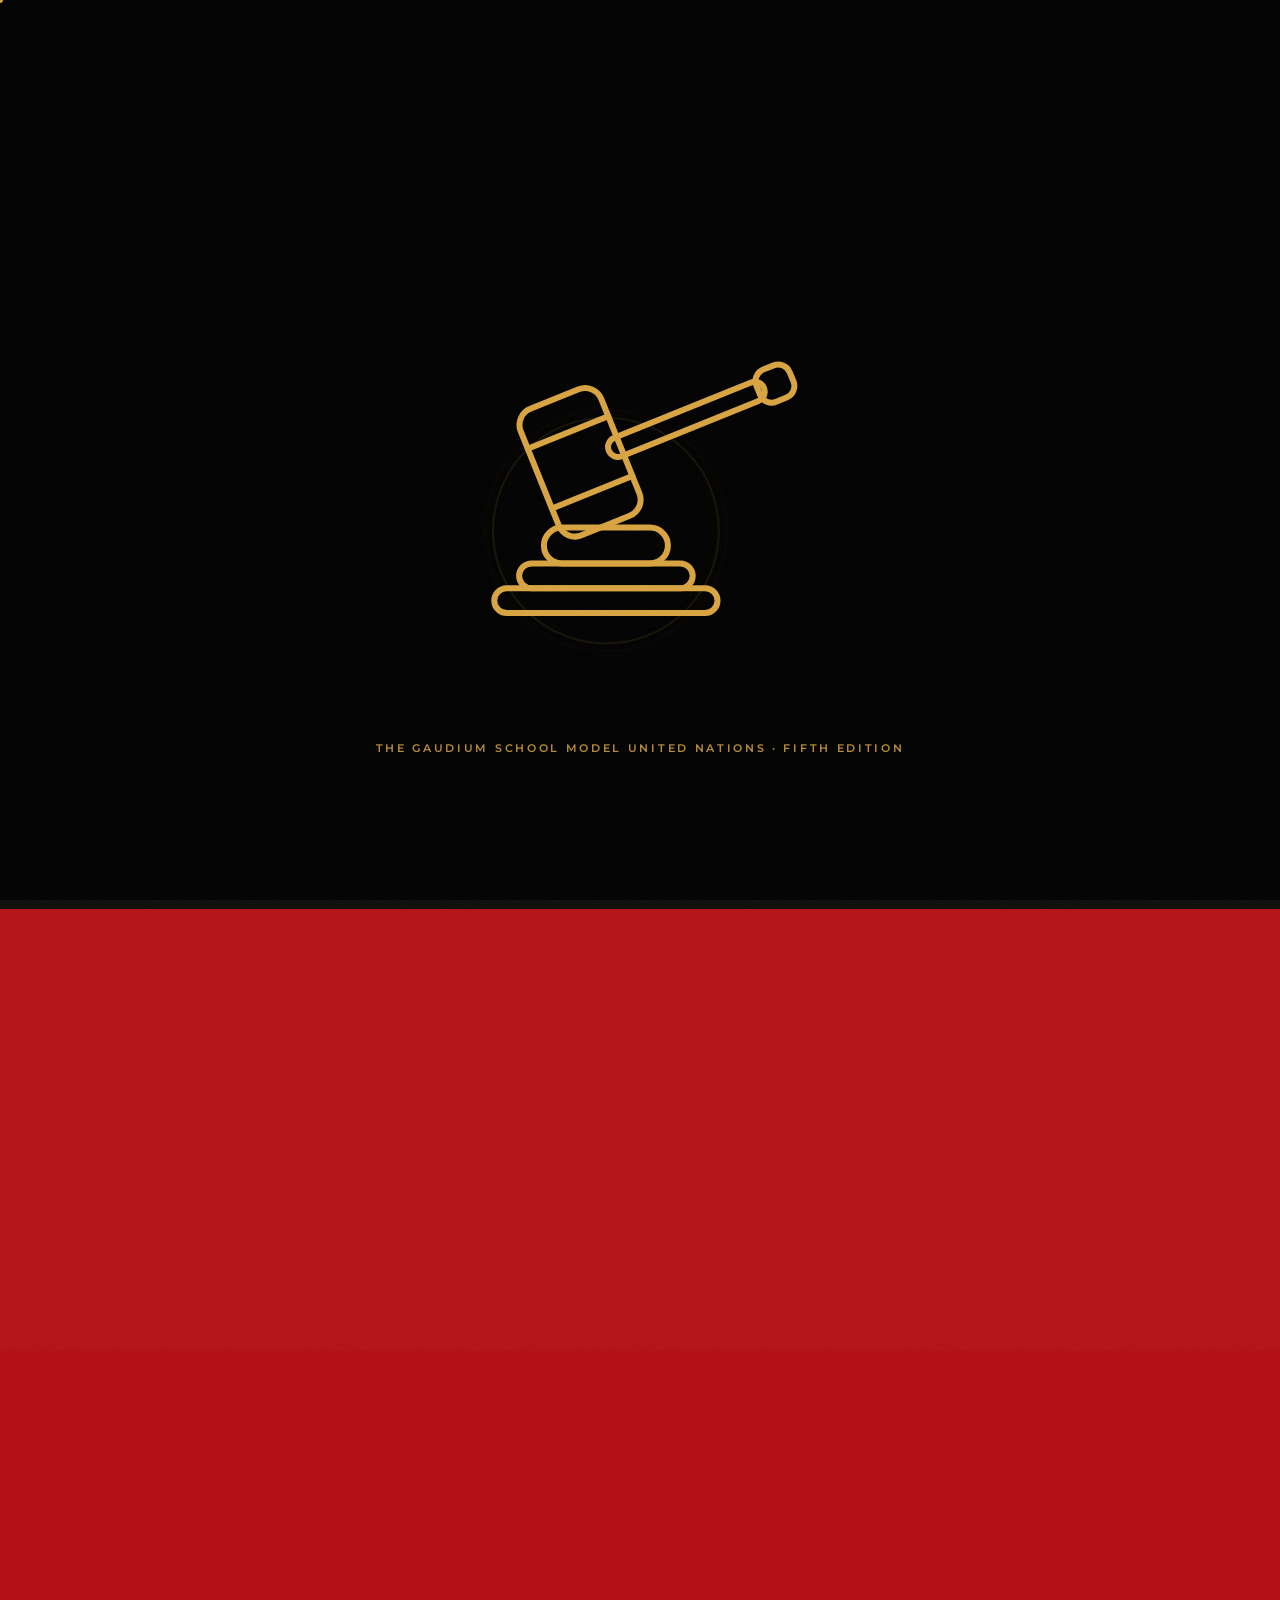
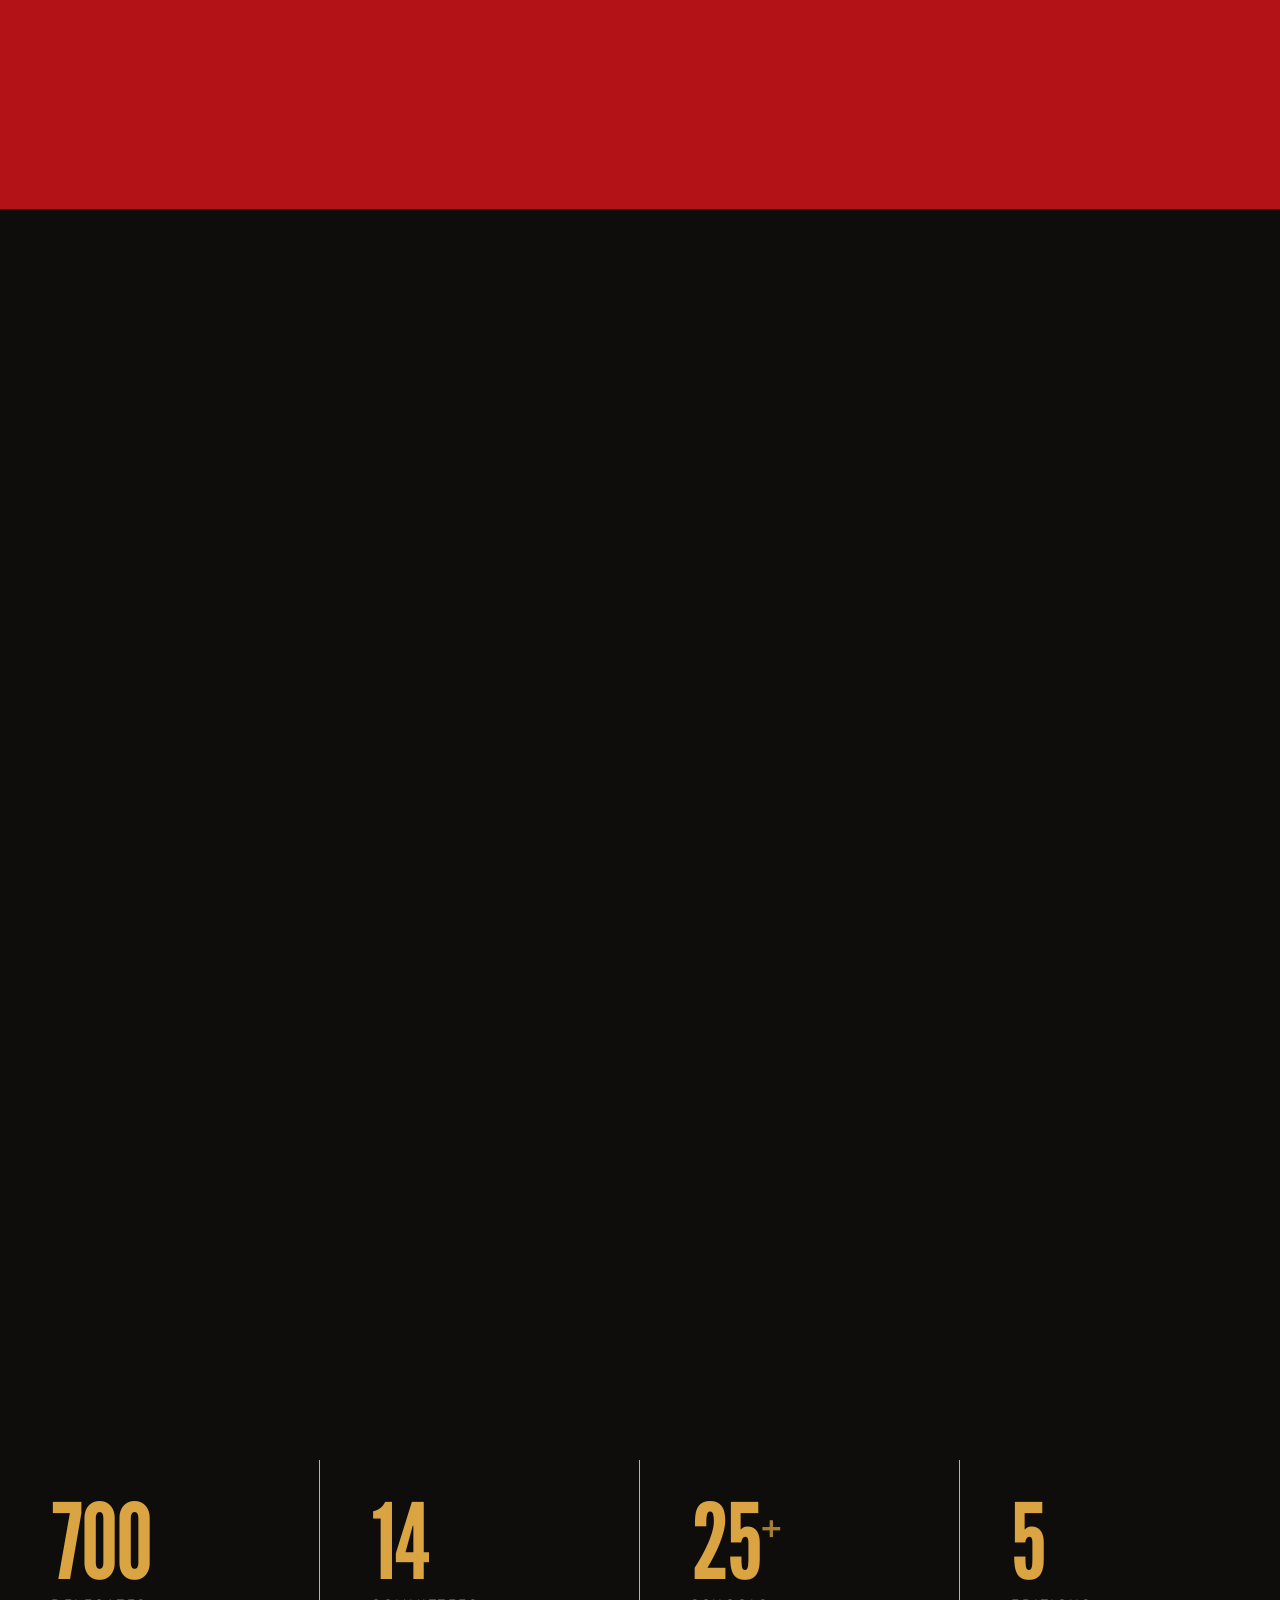
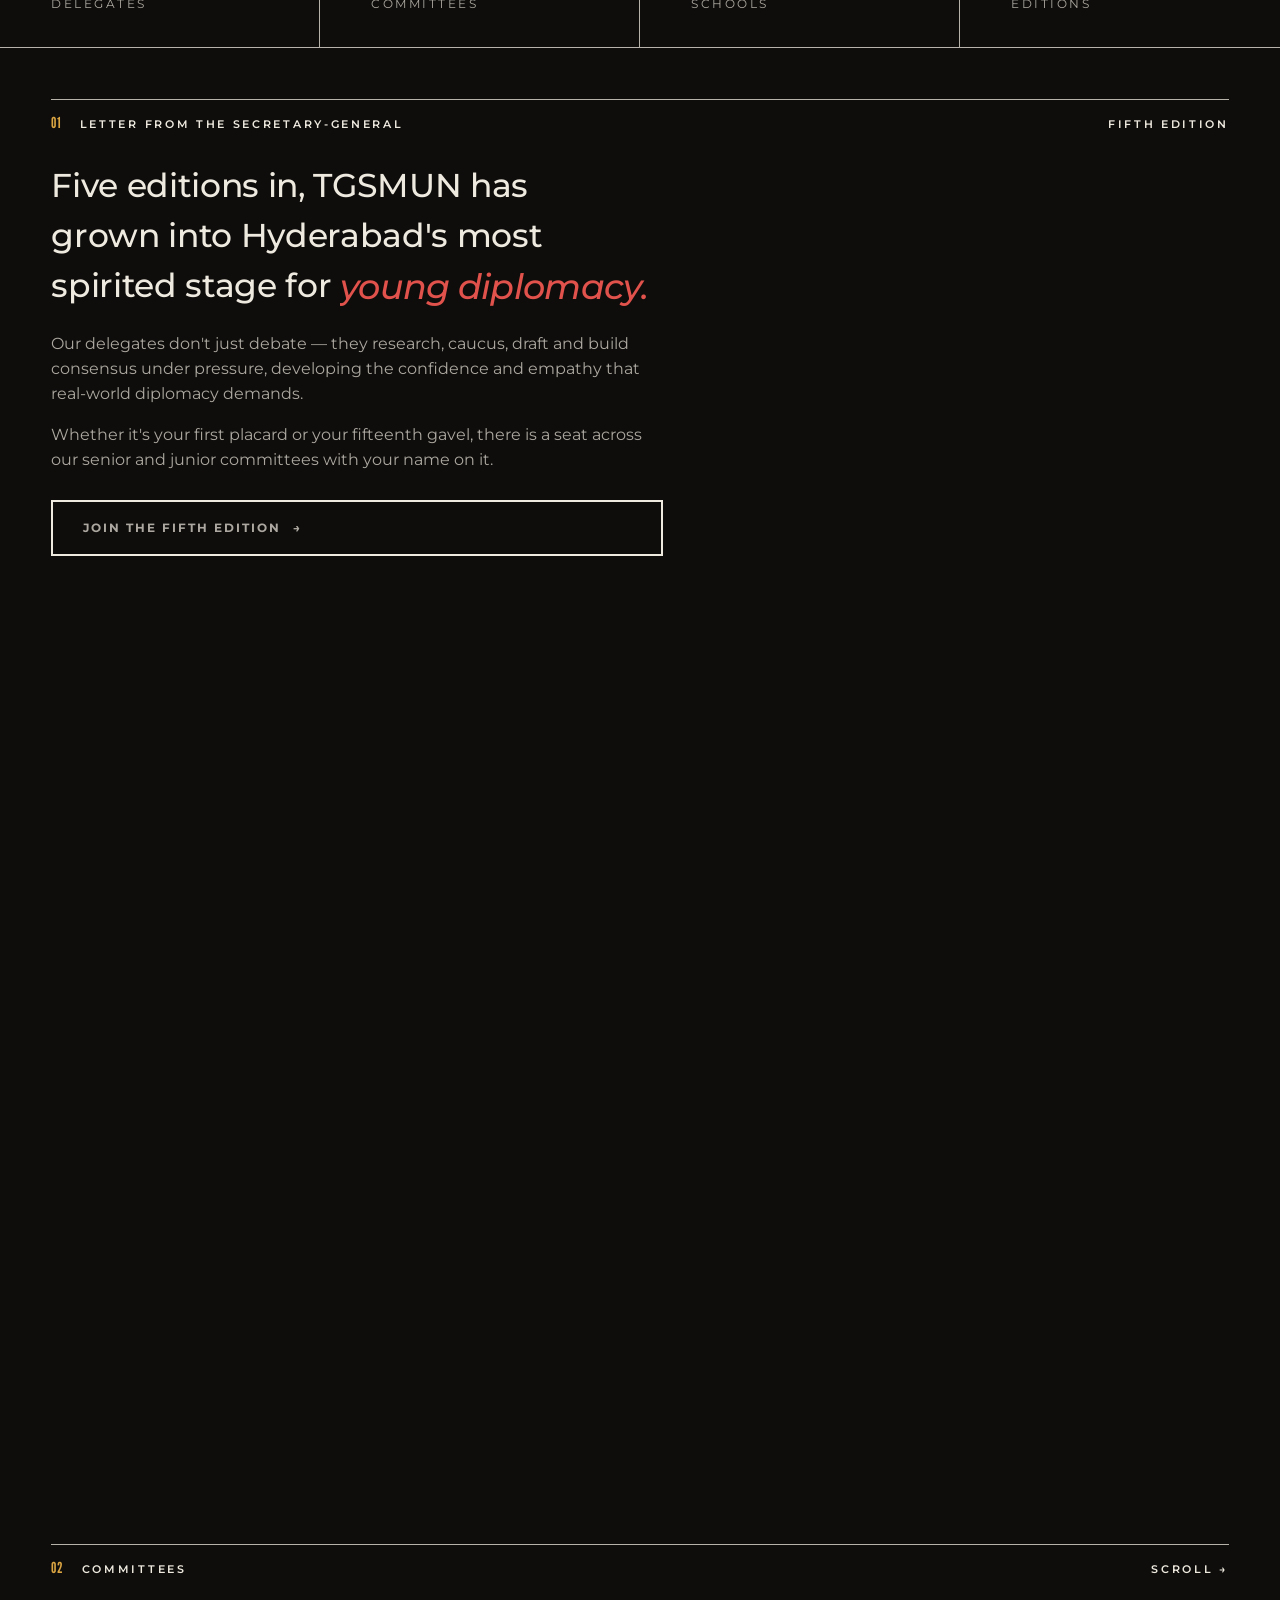
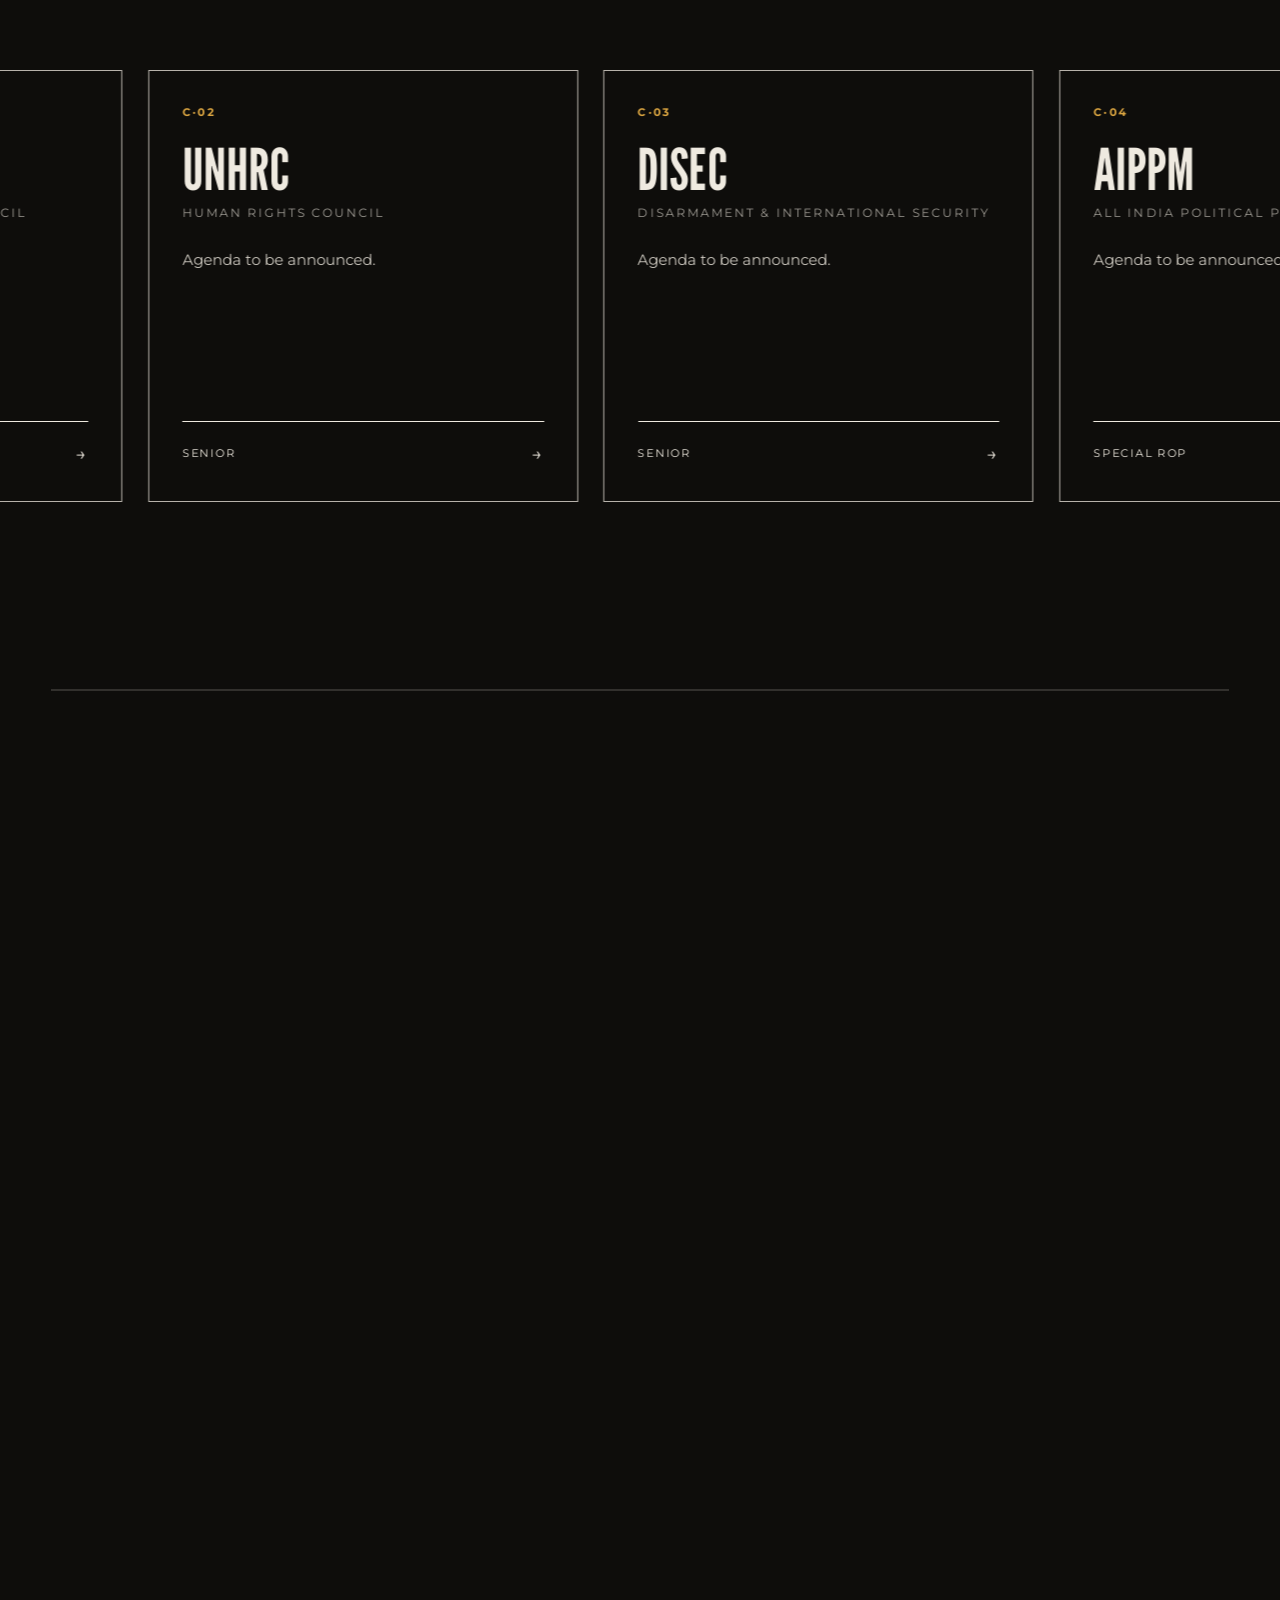
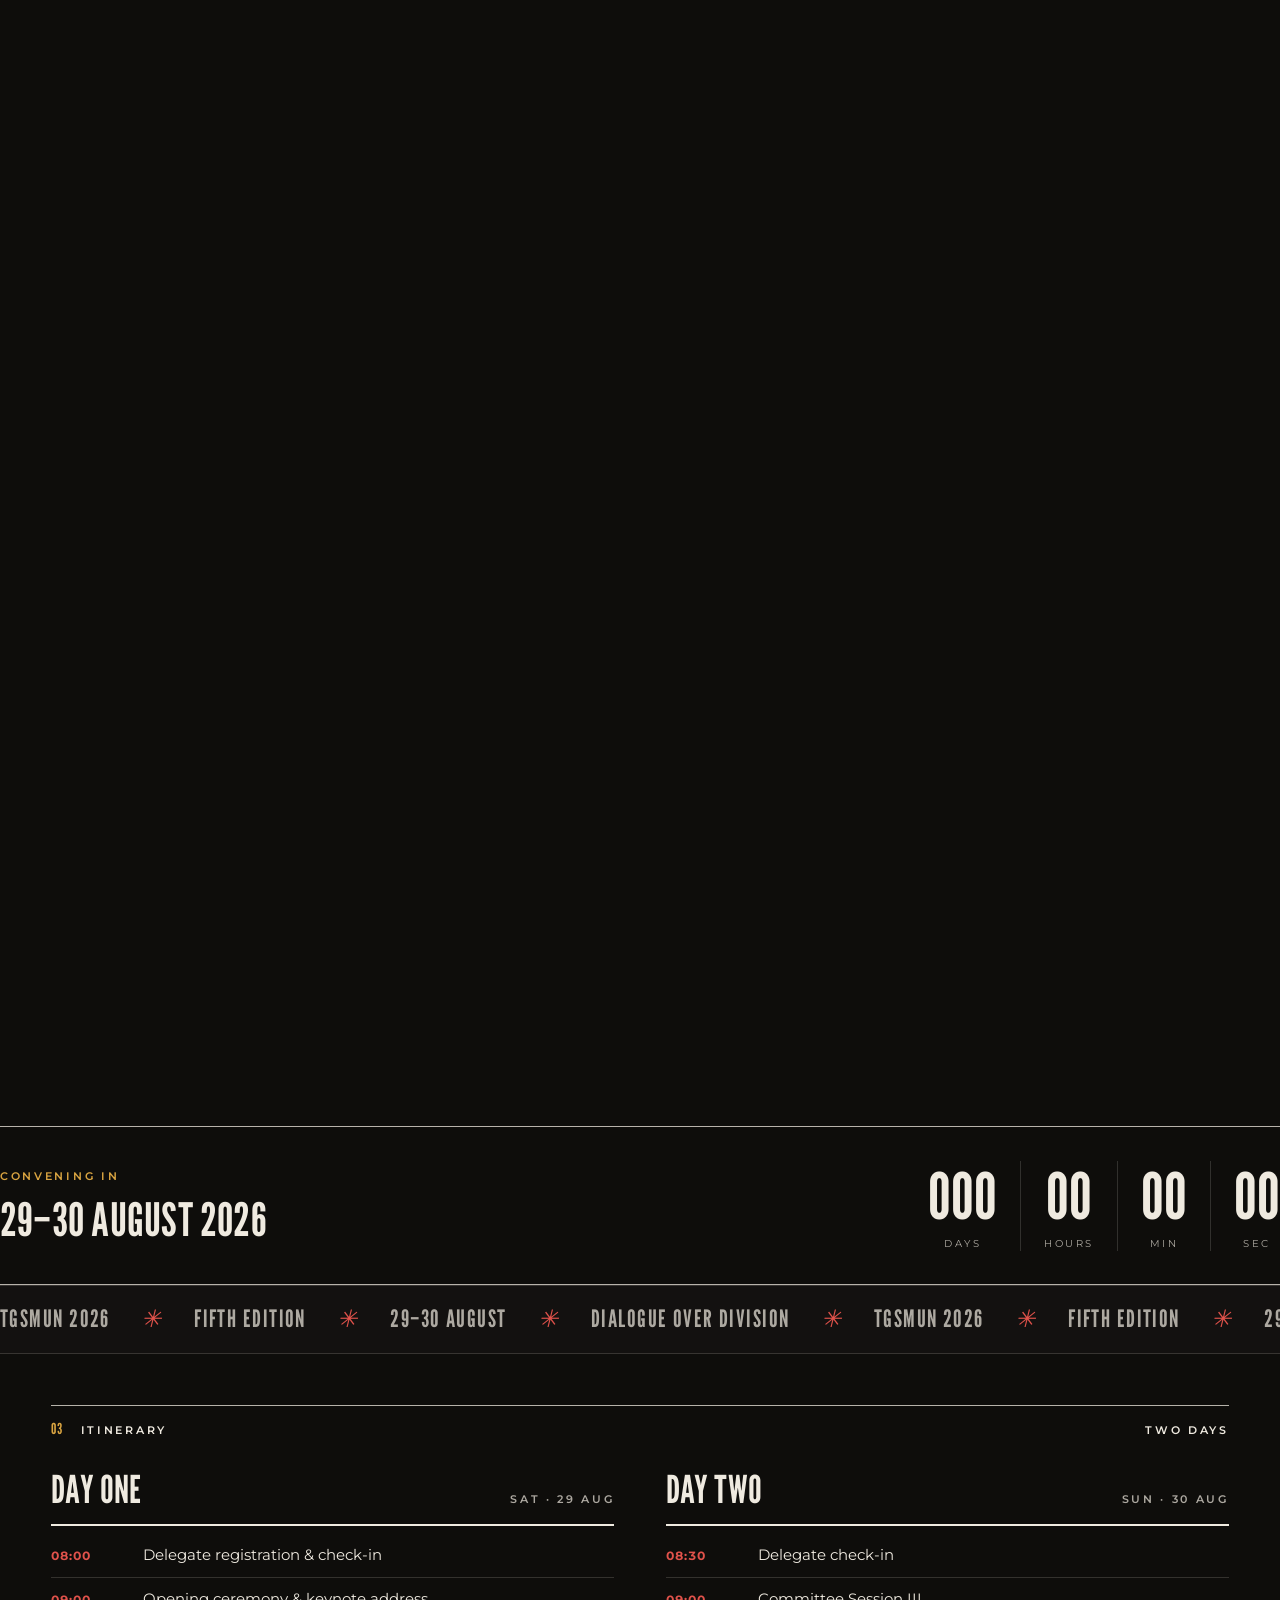
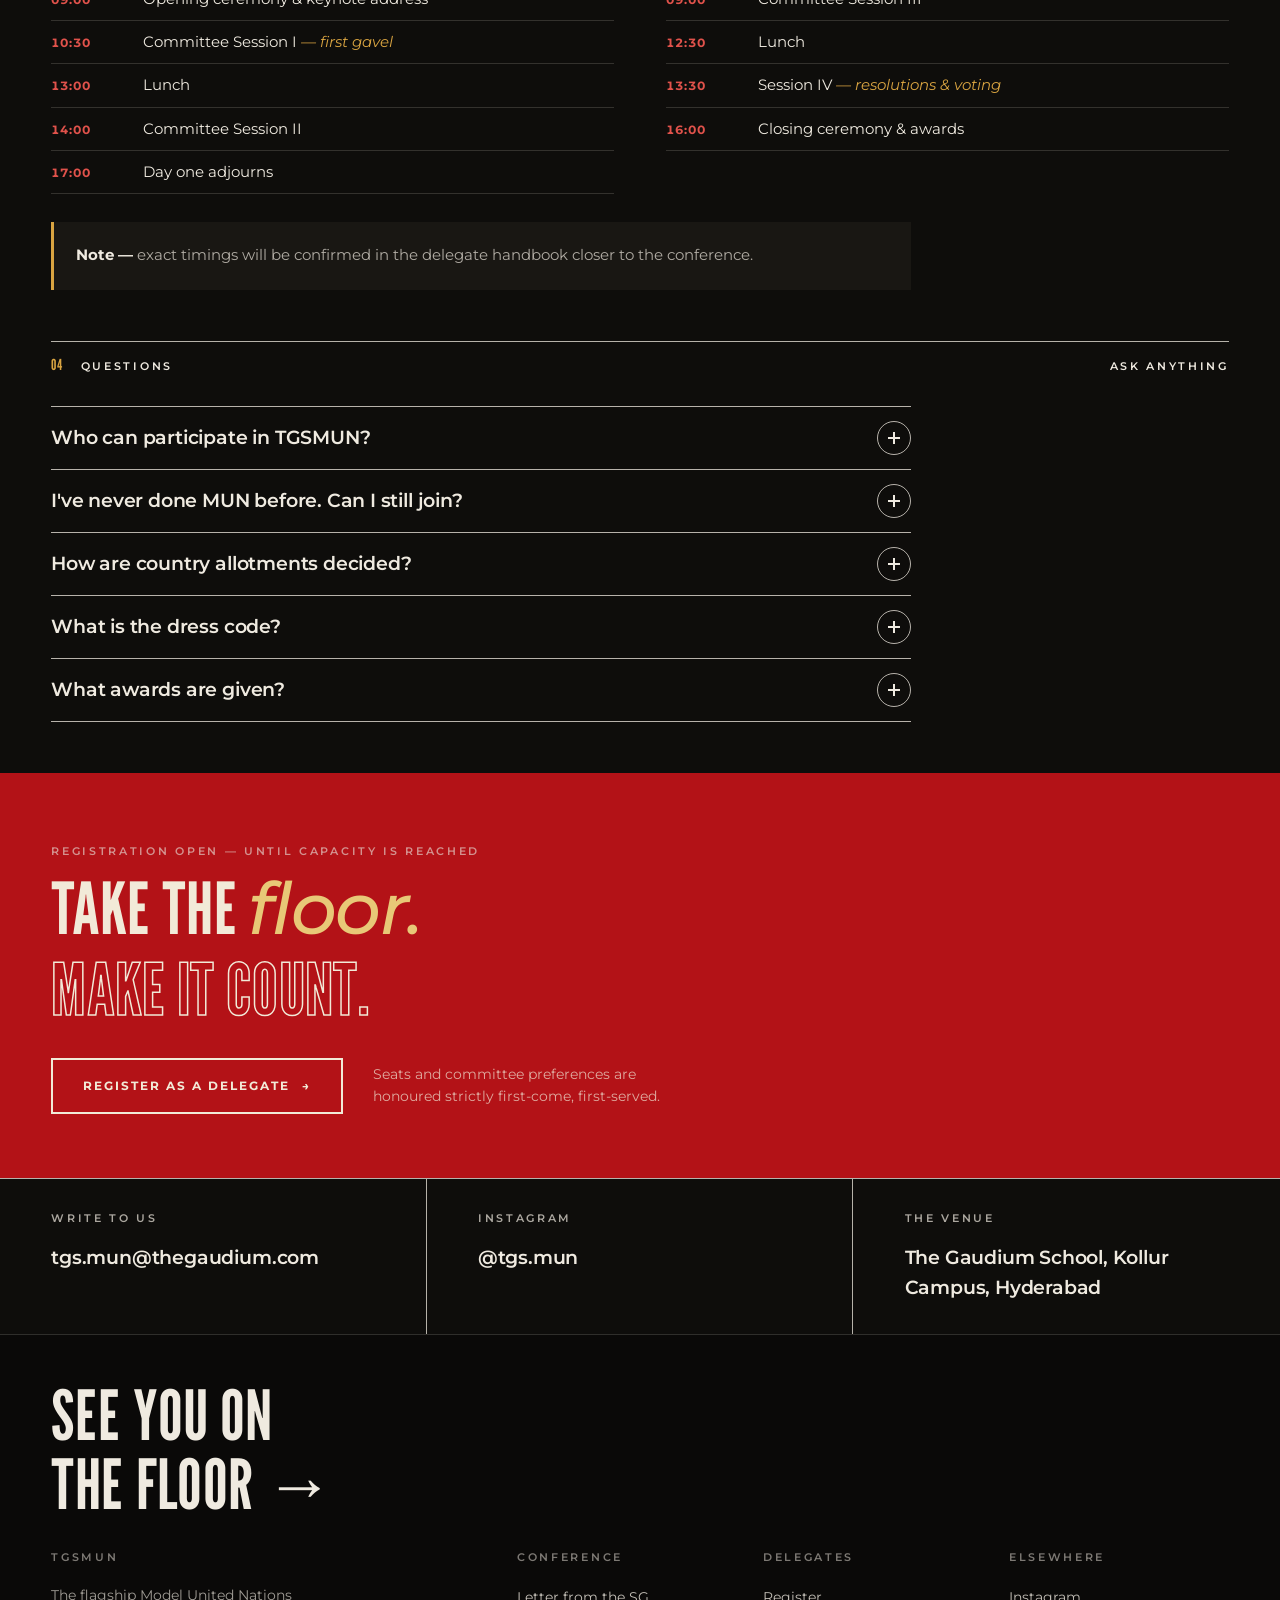
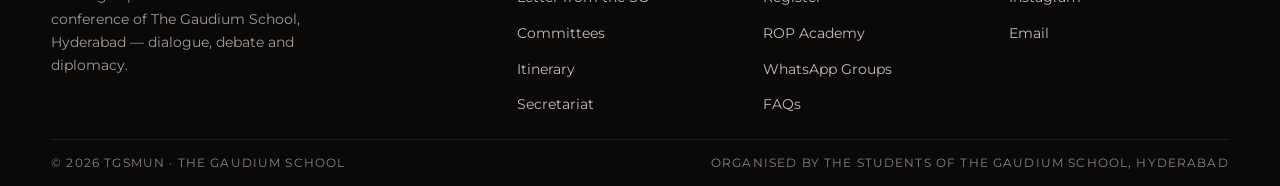
==== commit 968609d4: "Type system: League Gothic display + Montserrat body Replaces the Bodoni Moda/Archivo pairing. Leagu" ====
--- a/index.html
+++ b/index.html
@@ -7,7 +7,7 @@
   <meta name="description" content="TGSMUN 2026 — the fifth edition of The Gaudium School's Model United Nations, Hyderabad. 29–30 August 2026. 14 committees, 700 delegates." />
   <link rel="preconnect" href="https://fonts.googleapis.com" />
   <link rel="preconnect" href="https://fonts.gstatic.com" crossorigin />
-  <link href="https://fonts.googleapis.com/css2?family=Bodoni+Moda:ital,opsz,wght@0,6..96,400..900;1,6..96,400..900&family=Archivo:wght@400;500;600;700&display=swap" rel="stylesheet" />
+  <link href="https://fonts.googleapis.com/css2?family=League+Gothic&family=Montserrat:ital,wght@0,300;0,400;0,500;0,600;0,700;1,400;1,500;1,600&display=swap" rel="stylesheet" />
   <script>document.documentElement.classList.add("js")</script>
   <link rel="stylesheet" href="assets/css/style.css" />
   <link rel="icon" href="data:image/svg+xml,<svg xmlns='http://www.w3.org/2000/svg' viewBox='0 0 100 100'><rect width='100' height='100' fill='%230e0d0b'/><text x='50' y='72' font-size='62' text-anchor='middle' fill='%23d9a441' font-family='Georgia,serif' font-weight='bold'>T</text></svg>" />
--- a/assets/css/style.css
+++ b/assets/css/style.css
@@ -18,10 +18,12 @@
   --gold: #d9a441;             /* gold accents */
   --ivory: #f2ead8;            /* text on red plates */
 
-  /* Type system: one display serif (high-contrast Didone) + one clean sans. No script faces. */
-  --font-display: "Bodoni Moda", "Didot", "Times New Roman", serif;
-  --font-body: "Archivo", "Helvetica Neue", Helvetica, Arial, sans-serif;
-  --font-accent: "Bodoni Moda", "Didot", "Times New Roman", serif;
+  /* Type system: League Gothic (condensed display) + Montserrat (body).
+     League Gothic ships a single weight — never set font-weight above 400 on it
+     or browsers synthesise a smeared fake bold. Emphasis uses Montserrat italic. */
+  --font-display: "League Gothic", "Arial Narrow", "Helvetica Neue Condensed", Impact, sans-serif;
+  --font-body: "Montserrat", "Helvetica Neue", Helvetica, Arial, sans-serif;
+  --font-accent: "Montserrat", "Helvetica Neue", Helvetica, Arial, sans-serif;
 
   --gutter: clamp(20px, 4vw, 56px);
   --maxw: 1440px;
@@ -74,13 +76,13 @@
 /* ---------- typography ---------- */
 .display {
   font-family: var(--font-display);
-  font-weight: 600;
+  font-weight: 400;
   text-transform: uppercase;
-  line-height: 1.02;
-  letter-spacing: 0.01em;
+  line-height: 1.0;
+  letter-spacing: 0.005em;
   text-wrap: balance;
 }
-.serif-i { font-family: var(--font-accent); font-style: italic; font-weight: 500; text-transform: none; letter-spacing: -0.005em; }
+.serif-i { font-family: var(--font-accent); font-style: italic; font-weight: 500; text-transform: none; letter-spacing: -0.02em; }
 
 .label {
   font-size: 0.7rem;
@@ -458,7 +460,7 @@
 .stat-cell b {
   display: block;
   font-family: var(--font-display);
-  font-weight: 600;
+  font-weight: 400;
   font-size: clamp(3.4rem, 8.2vw, 7.6rem);
   line-height: 0.95;
   color: var(--gold);
@@ -466,7 +468,9 @@
   font-variant-numeric: tabular-nums;
 }
 .stat-cell b sup { font-size: 0.38em; color: var(--gold); opacity: 0.75; }
-.stat-cell span { font-size: 0.72rem; letter-spacing: 0.22em; text-transform: uppercase; color: var(--ink-70); }
+/* direct child only — the counter's inner <span> must keep the big number styling */
+.stat-cell > span { font-size: 0.72rem; letter-spacing: 0.22em; text-transform: uppercase; color: var(--ink-70); }
+.stat-cell b span { font: inherit; color: inherit; letter-spacing: inherit; text-transform: none; }
 
 /* ---------- about ---------- */
 .about-grid {
@@ -1184,8 +1188,8 @@
   border-radius: 50%;
   color: var(--gold);
   font-family: var(--font-display);
-  font-weight: 700;
-  font-size: 0.82rem;
+  font-weight: 400;
+  font-size: 0.95rem;
   letter-spacing: 0.02em;
   background: rgba(217, 164, 65, 0.06);
 }
@@ -1194,8 +1198,8 @@
 .ccard-id b {
   display: block;
   font-family: var(--font-display);
-  font-weight: 700;
-  font-size: clamp(1.15rem, 1.9vw, 1.5rem);
+  font-weight: 400;
+  font-size: clamp(1.4rem, 2.2vw, 1.85rem);
   line-height: 1.1;
   letter-spacing: -0.01em;
 }
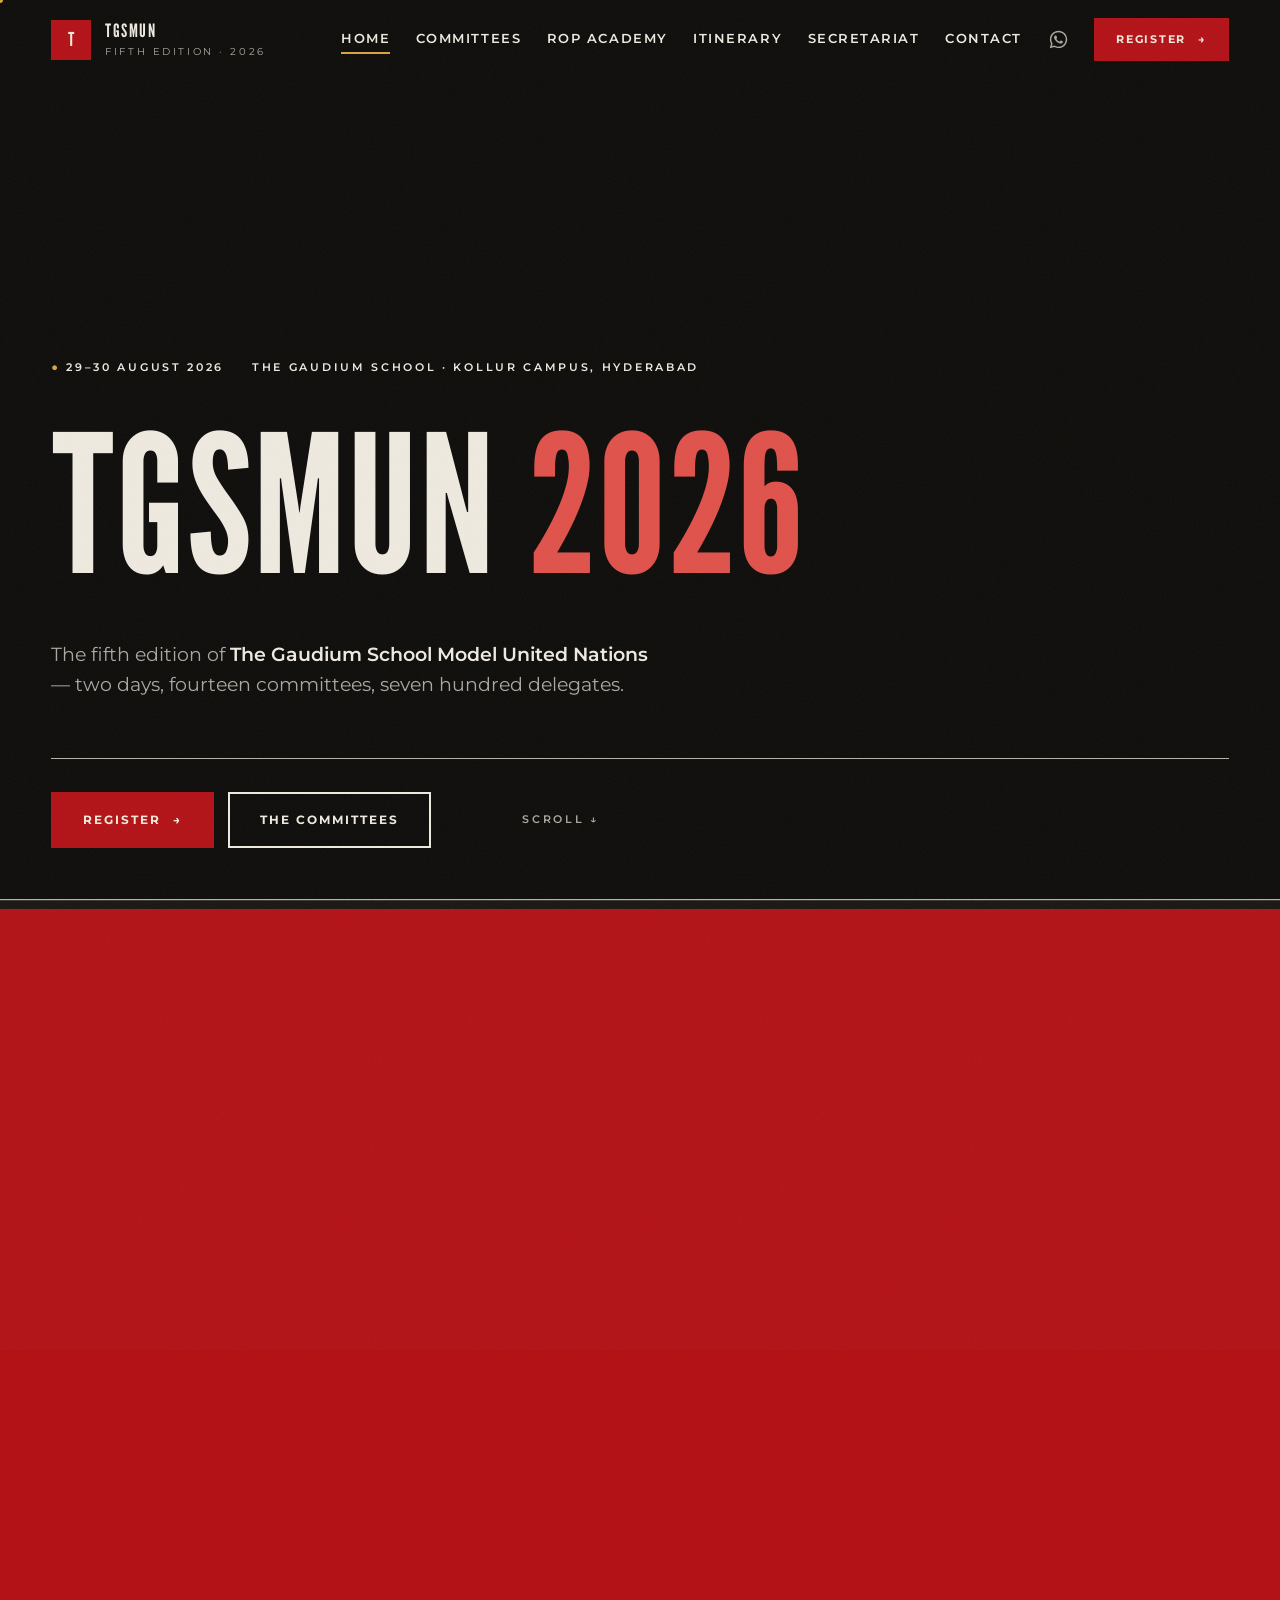
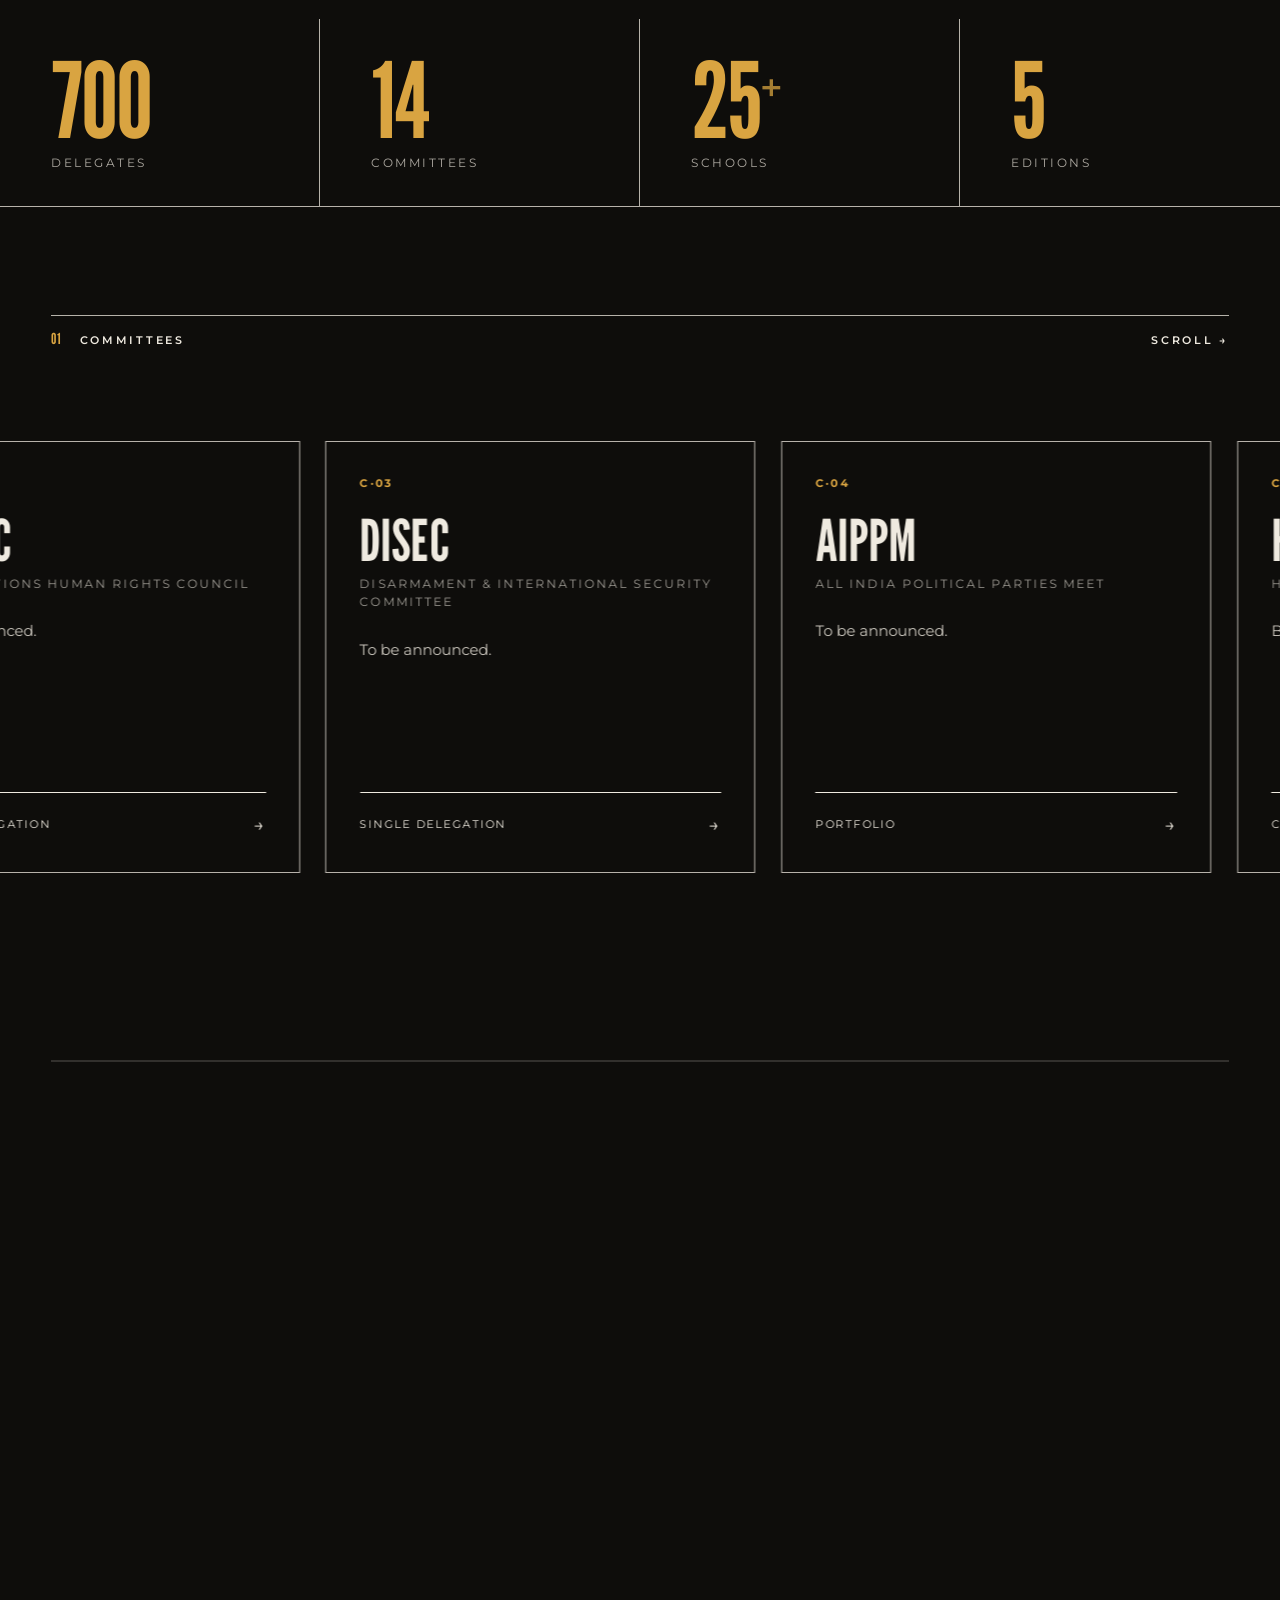
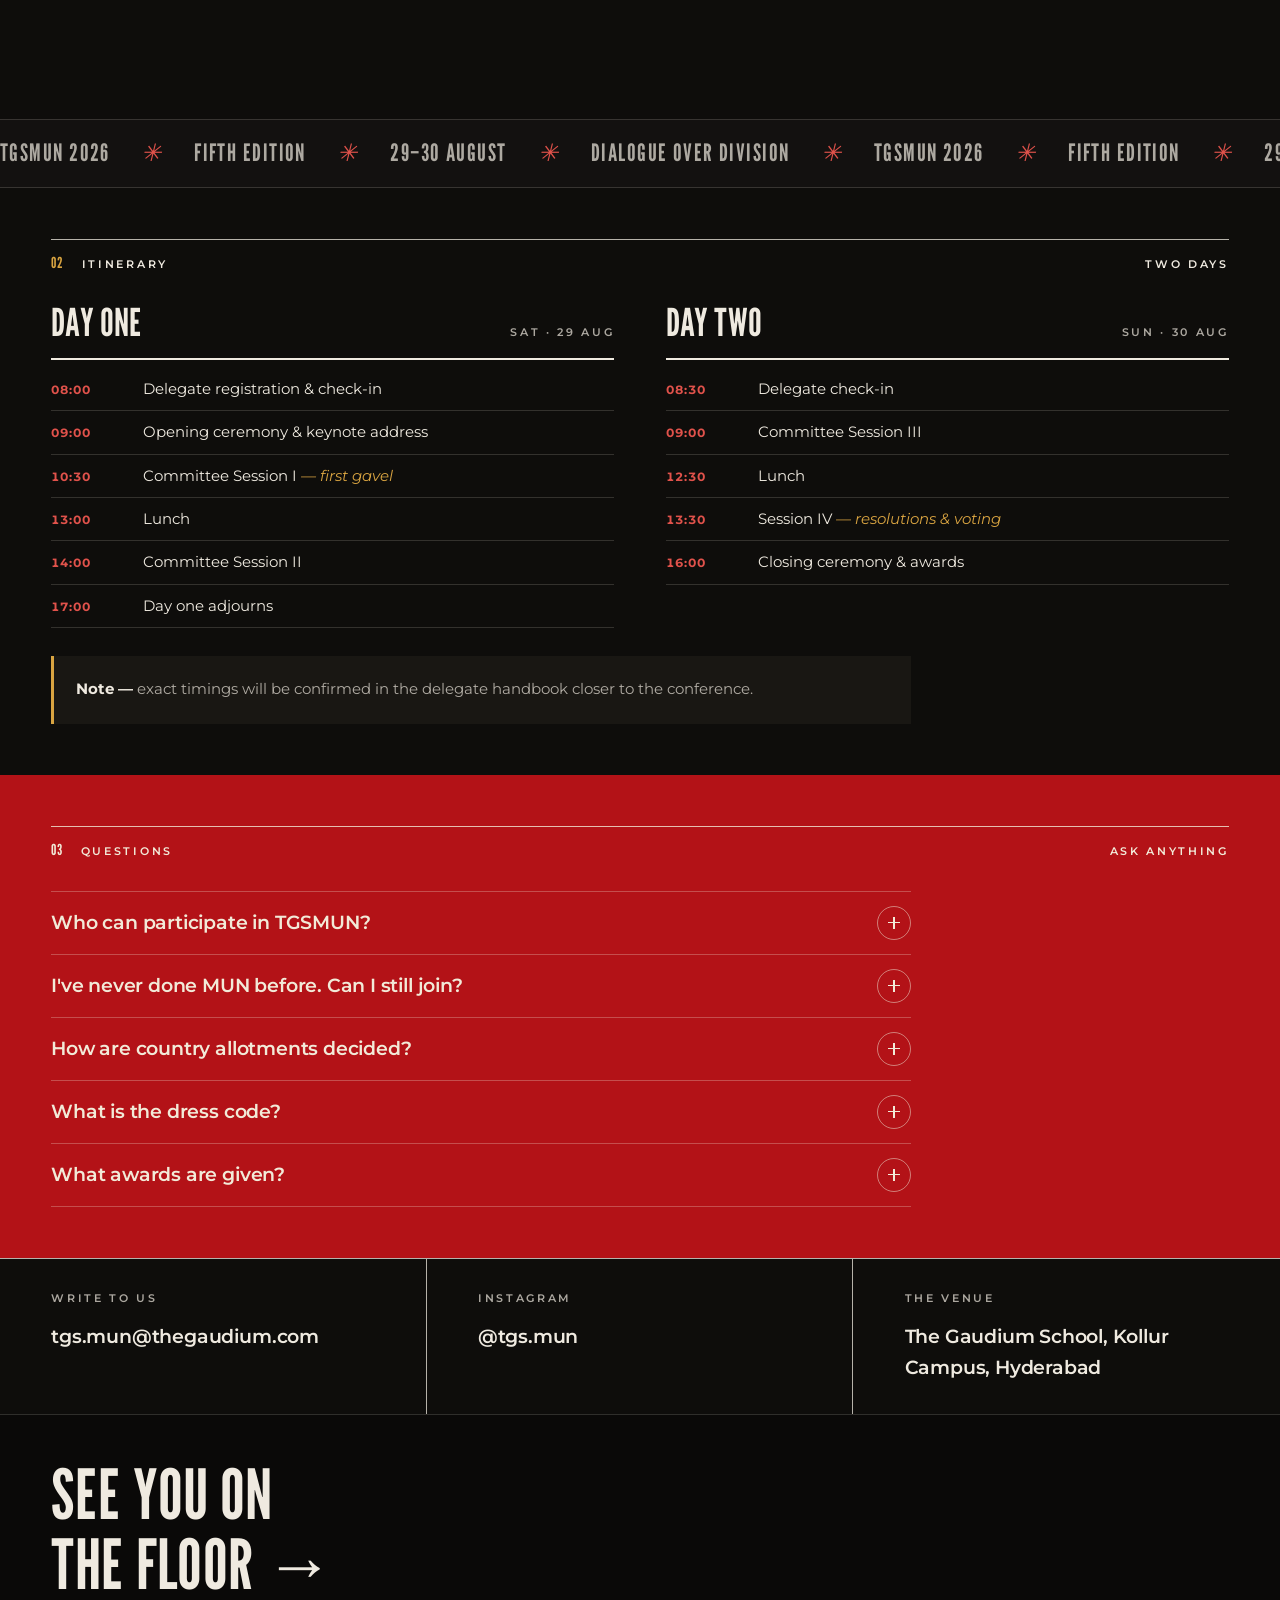
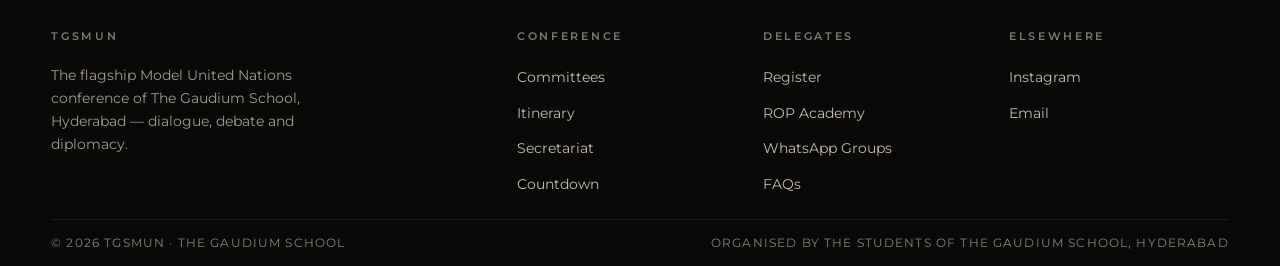
==== commit 32e1acee: "Rebuild landing: simple hero, countdown section, red FAQ, all 14 committees - Landing simplified: "T" ====
--- a/index.html
+++ b/index.html
@@ -14,34 +14,15 @@
 </head>
 <body>
 
-  <!-- ============ INTRO OVERLAY: black → gold pencil draw → bang → circle wipe ============ -->
-  <div class="intro-ov" aria-hidden="true">
-    <div class="intro-stage">
-      <svg class="gavel-svg" viewBox="0 0 1000 800" xmlns="http://www.w3.org/2000/svg">
-        <g class="shock">
-          <circle cx="445" cy="530" r="80" stroke="#d9a441" stroke-width="3" />
-          <circle cx="445" cy="530" r="80" stroke="#e0524b" stroke-width="2" />
-          <circle cx="445" cy="530" r="80" stroke="#d9a441" stroke-width="1.5" />
-        </g>
-
-        <!-- sound block: domed puck on a stepped base -->
-        <rect class="ln" x="345" y="525" width="200" height="58" rx="29" />
-        <rect class="ln" x="305" y="583" width="280" height="40" rx="20" />
-        <rect class="ln" x="265" y="623" width="360" height="40" rx="20" />
-
-        <!-- the gavel, swinging about its grip -->
-        <g class="g-swing">
-          <rect class="ln" x="430" y="284" width="270" height="32" rx="16" />
-          <rect class="ln" x="690" y="272" width="58" height="56" rx="20" />
-          <rect class="ln" x="310" y="190" width="140" height="220" rx="28" />
-          <line class="ln" x1="310" y1="248" x2="450" y2="248" />
-          <line class="ln" x1="310" y1="352" x2="450" y2="352" />
-        </g>
-      </svg>
-      <p class="intro-cap label">The Gaudium School Model United Nations · Fifth Edition</p>
+  <!-- red preloader: TGSMUN + convening percentage -->
+  <div class="loader">
+    <div class="loader-inner">
+      <div class="loader-word" aria-hidden="true">
+        <span style="animation-delay:.05s">T</span><span style="animation-delay:.1s">G</span><span style="animation-delay:.15s">S</span><span style="animation-delay:.2s">M</span><span style="animation-delay:.25s">U</span><span style="animation-delay:.3s">N</span>
+      </div>
+      <div class="loader-count">Convening — 000%</div>
     </div>
   </div>
-
   <div class="curtain"></div>
 
   <header class="nav">
@@ -78,31 +59,45 @@
     <a href="index.html#contact"><i>08</i> Contact</a>
   </div>
 
-  <!-- ================= HERO ================= -->
+  <!-- ================= LANDING — deliberately simple ================= -->
   <section class="hero">
     <div class="container hero-inner">
       <div class="hero-meta-top">
         <span class="label"><b>●</b> 29–30 August 2026</span>
-        <span class="label">The Gaudium School · Hyderabad</span>
-        <span class="label">Fifth Edition</span>
-      </div>
-
-      <h1 class="hero-title display split">
-        <span class="row">The World,</span>
-        <span class="row"><span class="serif-i">in session.</span></span>
+        <span class="label">The Gaudium School · Kollur Campus, Hyderabad</span>
+      </div>
+
+      <h1 class="hero-title hero-title--mark display split">
+        TGSMUN <span class="yr">2026</span>
       </h1>
 
+      <p class="hero-standfirst rv">
+        The fifth edition of <b>The Gaudium School Model United Nations</b> —
+        two days, fourteen committees, seven hundred delegates.
+      </p>
+
       <div class="hero-bar rv">
-        <p class="hero-sub">
-          <b>TGSMUN</b> is the flagship Model United Nations conference of
-          The Gaudium School, Hyderabad — two days, fourteen committees,
-          and the region's sharpest young delegates.
-        </p>
         <div class="hero-ctas">
           <a href="register.html" class="btn btn--solid">Register <span class="arr">→</span></a>
           <a href="committees.html" class="btn">The Committees</a>
         </div>
         <span class="label">Scroll ↓</span>
+      </div>
+    </div>
+  </section>
+
+  <!-- ================= COUNTDOWN — its own section, straight after the landing ================= -->
+  <section class="count-sec" id="countdown">
+    <div class="container count-sec-inner">
+      <div class="when rv">
+        <span class="label label--gold">Convening in</span>
+        <span class="display">29–30 August 2026</span>
+      </div>
+      <div class="countdown countdown--big rv" aria-label="Countdown to conference">
+        <div class="count-cell" data-cd="d"><div class="digits"></div><span class="unit">Days</span></div>
+        <div class="count-cell" data-cd="h"><div class="digits"></div><span class="unit">Hours</span></div>
+        <div class="count-cell" data-cd="m"><div class="digits"></div><span class="unit">Min</span></div>
+        <div class="count-cell" data-cd="s"><div class="digits"></div><span class="unit">Sec</span></div>
       </div>
     </div>
   </section>
@@ -130,77 +125,13 @@
     </div>
   </section>
 
-  <!-- ================= 01 · LETTER FROM THE SECRETARY-GENERAL ================= -->
-  <section class="section" id="letter">
-    <div class="container">
-      <div class="sec-head">
-        <span class="idx">01</span>
-        <span class="label">Letter from the Secretary-General</span>
-        <span class="grow"></span>
-        <span class="label label--gold">Fifth Edition</span>
-      </div>
-      <div class="about-grid">
-        <div>
-          <p class="about-lede split">
-            Five editions in, TGSMUN has grown into Hyderabad's most spirited
-            stage for <span class="serif-i">young diplomacy.</span>
-          </p>
-          <div class="about-copy rv">
-            <p>
-              Our delegates don't just debate — they research, caucus, draft and build
-              consensus under pressure, developing the confidence and empathy that
-              real-world diplomacy demands.
-            </p>
-            <p>
-              Whether it's your first placard or your fifteenth gavel, there is a seat
-              across our senior and junior committees with your name on it.
-            </p>
-            <a href="register.html" class="btn" style="margin-top:12px">Join the Fifth Edition <span class="arr">→</span></a>
-          </div>
-        </div>
-
-        <div class="letter-plate clip">
-          <span class="label">From the Secretary-General</span>
-          <blockquote>
-            <p>Dear Delegates,</p>
-            <p>
-              It is my privilege to welcome you to the fifth edition of the
-              Gaudium School Model United Nations. For five years this conference has
-              been built, argued over and gavelled into being entirely by students —
-              and every August it hands the floor back to you.
-            </p>
-            <p>
-              Over two days you will represent people whose convictions may be nothing
-              like your own. That is the whole exercise. The best delegates in this
-              room will not be the loudest; they will be the ones who research
-              relentlessly, listen carefully, and find the sentence a divided committee
-              can finally agree to sign.
-            </p>
-            <p>
-              <em>This year our theme — Dialogue over Division — asks each of us to
-              listen before we speak, and to seek common ground before claiming
-              victory. I look forward to watching you rise to that challenge.</em>
-            </p>
-          </blockquote>
-          <div class="letter-sign">
-            <span class="seal">SG</span>
-            <div>
-              <b>Sneha Kolluri</b>
-              <span>Secretary-General · TGSMUN 2026</span>
-            </div>
-          </div>
-        </div>
-      </div>
-    </div>
-  </section>
-
-  <!-- ================= 02 · COMMITTEES (pinned horizontal strip) ================= -->
+  <!-- ================= 01 · COMMITTEES (all 14, rendered from committees.js) ================= -->
   <section class="hpin" id="committees">
     <div class="hpin-sticky">
       <div class="hpin-head">
         <div class="container">
           <div class="sec-head" style="margin-bottom:0">
-            <span class="idx">02</span>
+            <span class="idx">01</span>
             <span class="label">Committees</span>
             <span class="grow"></span>
             <span class="label label--red">Scroll →</span>
@@ -208,86 +139,9 @@
         </div>
       </div>
 
-      <div class="hpin-track">
-        <a class="com-card" href="committees.html#unsc">
-          <span class="no">C·01</span><span class="abbr">UNSC</span>
-          <span class="full">United Nations Security Council</span>
-          <p class="agenda">Agenda to be announced.</p>
-          <span class="foot"><span>Double delegation</span><span class="arr">→</span></span>
-        </a>
-        <a class="com-card" href="committees.html#unhrc">
-          <span class="no">C·02</span><span class="abbr">UNHRC</span>
-          <span class="full">Human Rights Council</span>
-          <p class="agenda">Agenda to be announced.</p>
-          <span class="foot"><span>Senior</span><span class="arr">→</span></span>
-        </a>
-        <a class="com-card" href="committees.html#disec">
-          <span class="no">C·03</span><span class="abbr">DISEC</span>
-          <span class="full">Disarmament &amp; International Security</span>
-          <p class="agenda">Agenda to be announced.</p>
-          <span class="foot"><span>Senior</span><span class="arr">→</span></span>
-        </a>
-        <a class="com-card" href="committees.html#aippm">
-          <span class="no">C·04</span><span class="abbr">AIPPM</span>
-          <span class="full">All India Political Parties Meet</span>
-          <p class="agenda">Agenda to be announced.</p>
-          <span class="foot"><span>Special ROP</span><span class="arr">→</span></span>
-        </a>
-        <a class="com-card" href="committees.html#hcc">
-          <span class="no">C·05</span><span class="abbr">HCC</span>
-          <span class="full">Historic Crisis Committee</span>
-          <p class="agenda">Briefing to be announced.</p>
-          <span class="foot"><span>Crisis</span><span class="arr">→</span></span>
-        </a>
-        <a class="com-card" href="committees.html#oas">
-          <span class="no">C·06</span><span class="abbr">OAS</span>
-          <span class="full">Organization of American States</span>
-          <p class="agenda">Agenda to be announced.</p>
-          <span class="foot"><span>Senior</span><span class="arr">→</span></span>
-        </a>
-        <a class="com-card" href="committees.html#opec">
-          <span class="no">C·07</span><span class="abbr">OPEC</span>
-          <span class="full">Org. of the Petroleum Exporting Countries</span>
-          <p class="agenda">Crisis briefing to be announced.</p>
-          <span class="foot"><span>Crisis</span><span class="arr">→</span></span>
-        </a>
-        <a class="com-card" href="committees.html#nba">
-          <span class="no">C·08</span><span class="abbr">NBA Draft</span>
-          <span class="full">All-Time Greats Draft</span>
-          <p class="agenda">Build the greatest roster in history — and defend every pick.</p>
-          <span class="foot"><span>Semi-crisis</span><span class="arr">→</span></span>
-        </a>
-        <a class="com-card" href="committees.html#ip">
-          <span class="no">C·09</span><span class="abbr">Press</span>
-          <span class="full">International Press</span>
-          <p class="agenda">Reportage, photography and caricature across every committee room.</p>
-          <span class="foot"><span>Press corps</span><span class="arr">→</span></span>
-        </a>
-        <a class="com-card" href="committees.html#junior">
-          <span class="no">C·10–14</span><span class="abbr">Junior Wing</span>
-          <span class="full">UNICEF · UNESCO · WHO · CSW · UNOOSA</span>
-          <p class="agenda">Five committees built for younger delegates finding their voice.</p>
-          <span class="foot"><span>5 committees</span><span class="arr">→</span></span>
-        </a>
-      </div>
+      <div class="hpin-track"><!-- all 14 committees, rendered from assets/js/committees.js --></div>
 
       <div class="hpin-progress"><i></i></div>
-    </div>
-  </section>
-
-  <!-- ================= COUNTDOWN ================= -->
-  <section class="count-sec">
-    <div class="container count-sec-inner">
-      <div class="when rv">
-        <span class="label label--gold">Convening in</span>
-        <span class="display">29–30 August 2026</span>
-      </div>
-      <div class="countdown countdown--big rv" aria-label="Countdown to conference">
-        <div class="count-cell" data-cd="d"><div class="digits"></div><span class="unit">Days</span></div>
-        <div class="count-cell" data-cd="h"><div class="digits"></div><span class="unit">Hours</span></div>
-        <div class="count-cell" data-cd="m"><div class="digits"></div><span class="unit">Min</span></div>
-        <div class="count-cell" data-cd="s"><div class="digits"></div><span class="unit">Sec</span></div>
-      </div>
     </div>
   </section>
 
@@ -298,11 +152,11 @@
     </div>
   </div>
 
-  <!-- ================= 03 · ITINERARY ================= -->
+  <!-- ================= 02 · ITINERARY ================= -->
   <section class="section" id="schedule">
     <div class="container">
       <div class="sec-head">
-        <span class="idx">03</span>
+        <span class="idx">02</span>
         <span class="label">Itinerary</span>
         <span class="grow"></span>
         <span class="label">Two Days</span>
@@ -338,14 +192,14 @@
     </div>
   </section>
 
-  <!-- ================= 04 · FAQ ================= -->
-  <section class="section" id="faq" style="padding-top:0">
+  <!-- ================= 03 · FAQ (red) ================= -->
+  <section class="section section--red" id="faq">
     <div class="container">
       <div class="sec-head">
-        <span class="idx">04</span>
+        <span class="idx">03</span>
         <span class="label">Questions</span>
         <span class="grow"></span>
-        <span class="label label--red">Ask Anything</span>
+        <span class="label">Ask Anything</span>
       </div>
       <div class="faq-wrap">
         <div class="faq-item rv">
@@ -368,21 +222,6 @@
           <button class="faq-q" aria-expanded="false">What awards are given?<span class="plus"></span></button>
           <div class="faq-a"><p>Best Delegate, High Commendation and Special Mention in every committee, plus verbal mentions — and the Best Delegation trophy for the top-performing school.</p></div>
         </div>
-      </div>
-    </div>
-  </section>
-
-  <!-- ================= CTA ================= -->
-  <section class="cta">
-    <div class="container">
-      <span class="label rv">Registration open — until capacity is reached</span>
-      <h2 class="cta-title display split">
-        Take the <span class="serif-i">floor.</span><br />
-        <span class="outline">Make it count.</span>
-      </h2>
-      <div class="cta-row rv">
-        <a href="register.html" class="btn btn--paper">Register as a Delegate <span class="arr">→</span></a>
-        <p class="cta-note">Seats and committee preferences are honoured strictly first-come, first-served.</p>
       </div>
     </div>
   </section>
@@ -418,10 +257,10 @@
         <div>
           <span class="label">Conference</span>
           <ul>
-            <li><a href="index.html#letter">Letter from the SG</a></li>
             <li><a href="committees.html">Committees</a></li>
             <li><a href="index.html#schedule">Itinerary</a></li>
             <li><a href="secretariat.html">Secretariat</a></li>
+            <li><a href="index.html#countdown">Countdown</a></li>
           </ul>
         </div>
         <div>
@@ -449,6 +288,7 @@
   </footer>
 
   <script src="assets/js/vendor/anime.umd.min.js"></script>
+  <script src="assets/js/committees.js"></script>
   <script src="assets/js/main.js"></script>
 </body>
 </html>
--- a/assets/css/style.css
+++ b/assets/css/style.css
@@ -1106,47 +1106,6 @@
 @media (max-width: 700px) { .qz-opts { grid-template-columns: 1fr; } }
 
 /* ==========================================================================
-   INTRO OVERLAY — black screen · gold pencil draw · bang · timed circle wipe
-   Fixed overlay above everything; removed from the flow once it completes.
-   ========================================================================== */
-.intro-ov {
-  position: fixed; inset: 0; z-index: 1200;
-  background: #000;
-  display: grid; place-items: center;
-  --holeR: 0px;
-  -webkit-mask-image: radial-gradient(circle at 50% 52%, transparent var(--holeR), #000 calc(var(--holeR) + 1px));
-  mask-image: radial-gradient(circle at 50% 52%, transparent var(--holeR), #000 calc(var(--holeR) + 1px));
-}
-.intro-ov[hidden] { display: none !important; }
-.intro-ov.shake { animation: ov-shake 0.3s var(--ease-out); }
-@keyframes ov-shake {
-  0% { transform: translate3d(0,0,0); }
-  30% { transform: translate3d(0,8px,0); }
-  60% { transform: translate3d(0,-3px,0); }
-  100% { transform: translate3d(0,0,0); }
-}
-.intro-stage { position: relative; width: min(74vmin, 620px); }
-.gavel-svg { width: 100%; height: auto; display: block; overflow: visible; }
-.gavel-svg .ln {
-  fill: none;
-  stroke: var(--gold);
-  stroke-width: 6;
-  stroke-linecap: round;
-  stroke-linejoin: round;
-  vector-effect: non-scaling-stroke;
-}
-.gavel-svg .g-swing { transform-box: view-box; transform-origin: 700px 300px; transform: rotate(12deg); }
-.gavel-svg .shock circle { fill: none; opacity: 0; transform-box: fill-box; transform-origin: center; }
-.intro-cap {
-  position: absolute; left: 50%; bottom: -12%;
-  transform: translateX(-50%);
-  text-align: center; white-space: nowrap;
-  color: rgba(217, 164, 65, 0.85);
-  opacity: 0;
-}
-@media (prefers-reduced-motion: reduce) { .intro-ov { display: none !important; } }
-
-/* ==========================================================================
    COMMITTEES PAGE — logo-led interactive grid
    ========================================================================== */
 .filter-bar { display: flex; flex-wrap: wrap; gap: 10px; margin-bottom: clamp(18px, 2.2vw, 30px); }
@@ -1310,3 +1269,40 @@
   .ccard-actions { grid-template-columns: 1fr; }
   .wa-row { flex-wrap: wrap; }
 }
+
+/* ==========================================================================
+   RED SECTION — used by the homepage FAQ
+   ========================================================================== */
+.section--red { background: var(--red); color: var(--ivory); }
+.section--red .sec-head::before { background: rgba(242, 234, 216, 0.8); }
+.section--red .sec-head .idx { color: var(--ivory); }
+.section--red .sec-head .label { color: var(--ivory); }
+.section--red .label { color: rgba(242, 234, 216, 0.75); }
+.section--red .label--gold,
+.section--red .label--red { color: var(--ivory); }
+
+.section--red .faq-item { border-bottom-color: rgba(242, 234, 216, 0.28); }
+.section--red .faq-item:first-child { border-top-color: rgba(242, 234, 216, 0.28); }
+.section--red .faq-q { color: var(--ivory); }
+.section--red .faq-q:hover { color: var(--gold); }
+.section--red .faq-q .plus { border-color: rgba(242, 234, 216, 0.5); }
+.section--red .faq-item.open .plus { background: var(--ivory); border-color: var(--ivory); color: var(--red); }
+.section--red .faq-a p { color: rgba(242, 234, 216, 0.82); }
+
+/* ==========================================================================
+   COUNTDOWN as its own section, directly under the landing
+   ========================================================================== */
+.count-sec { border-top: 1px solid var(--line); border-bottom: 1px solid var(--line); background: var(--paper-2); }
+.count-sec .when .display { font-size: clamp(1.7rem, 3.2vw, 2.8rem); }
+.countdown--big .digit-col { color: var(--gold); }
+
+/* simple landing */
+.hero-title--mark { font-size: clamp(4.2rem, 15vw, 13rem); line-height: 0.92; }
+.hero-title--mark .yr { color: var(--red-lite); }
+.hero-standfirst {
+  font-size: clamp(0.98rem, 1.5vw, 1.2rem);
+  color: var(--ink-70);
+  max-width: 46ch;
+  margin-top: clamp(12px, 1.6vw, 20px);
+}
+.hero-standfirst b { color: var(--ink); font-weight: 600; }
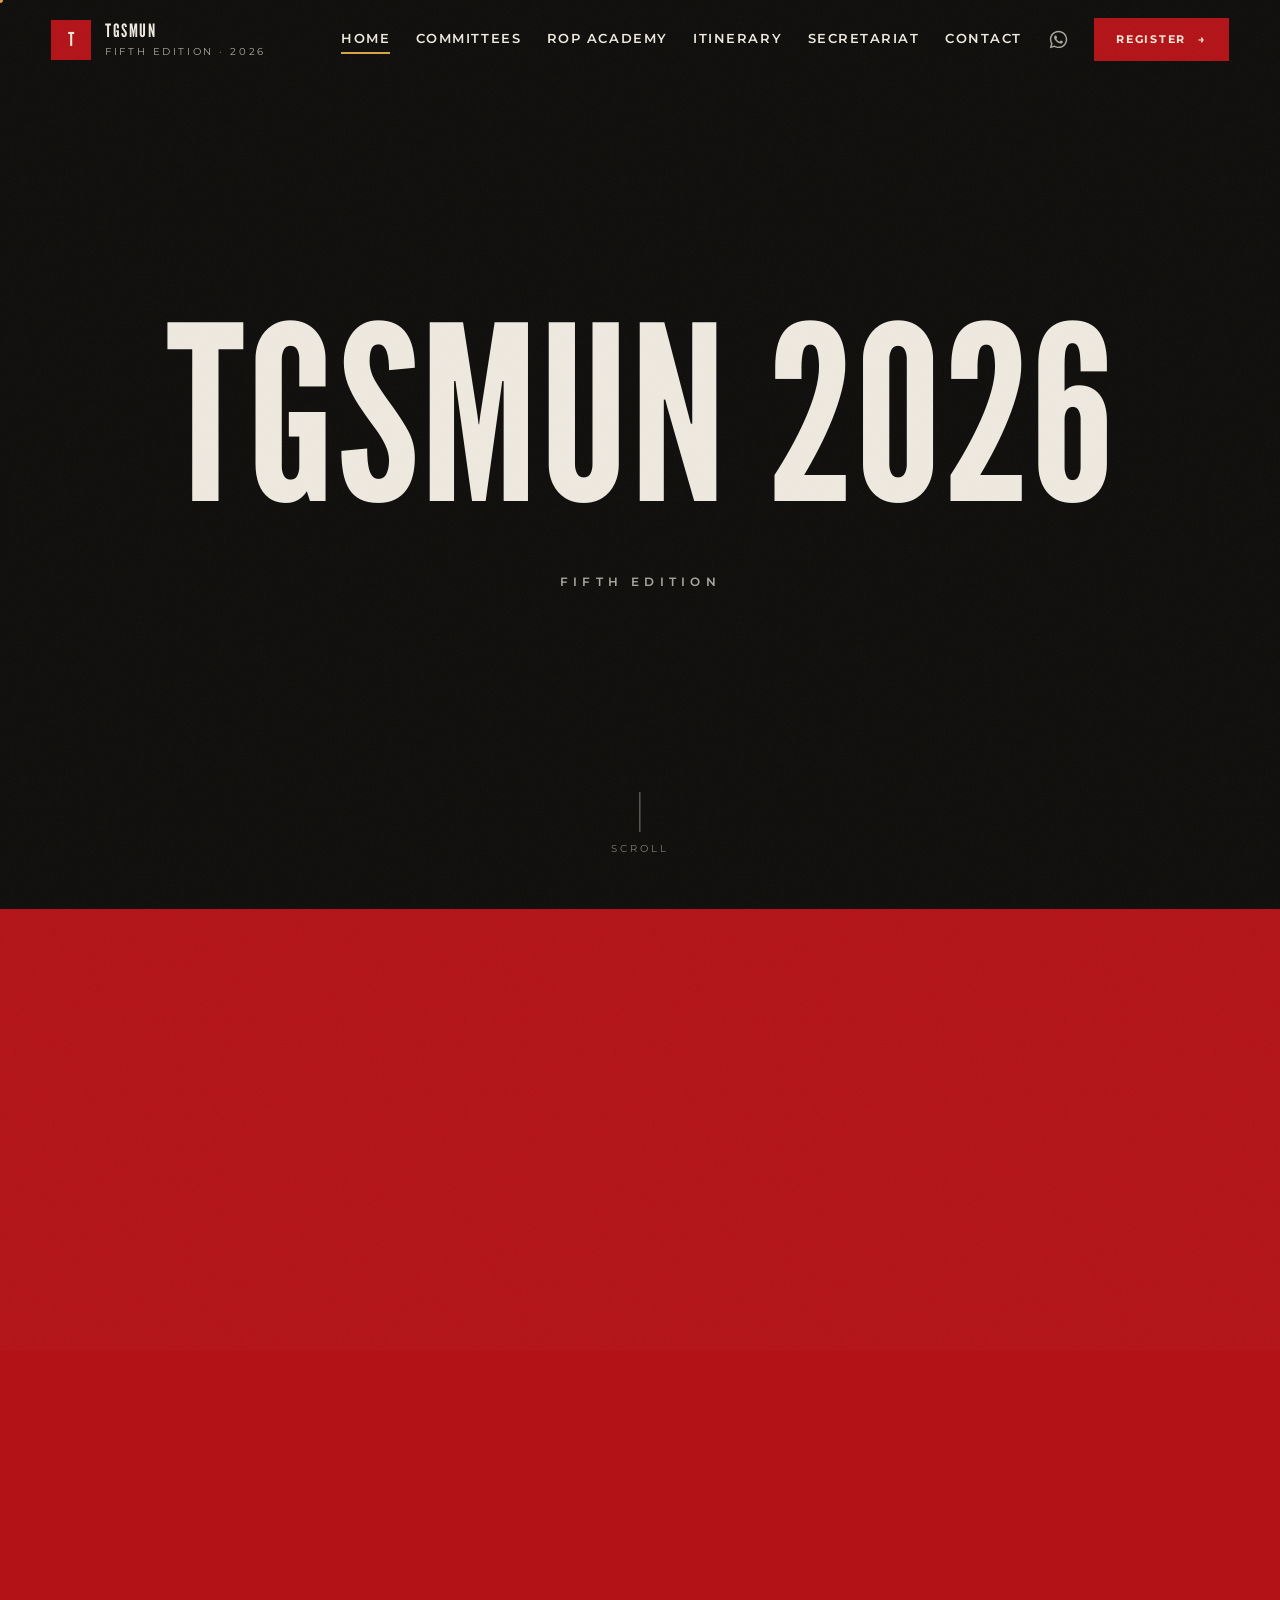
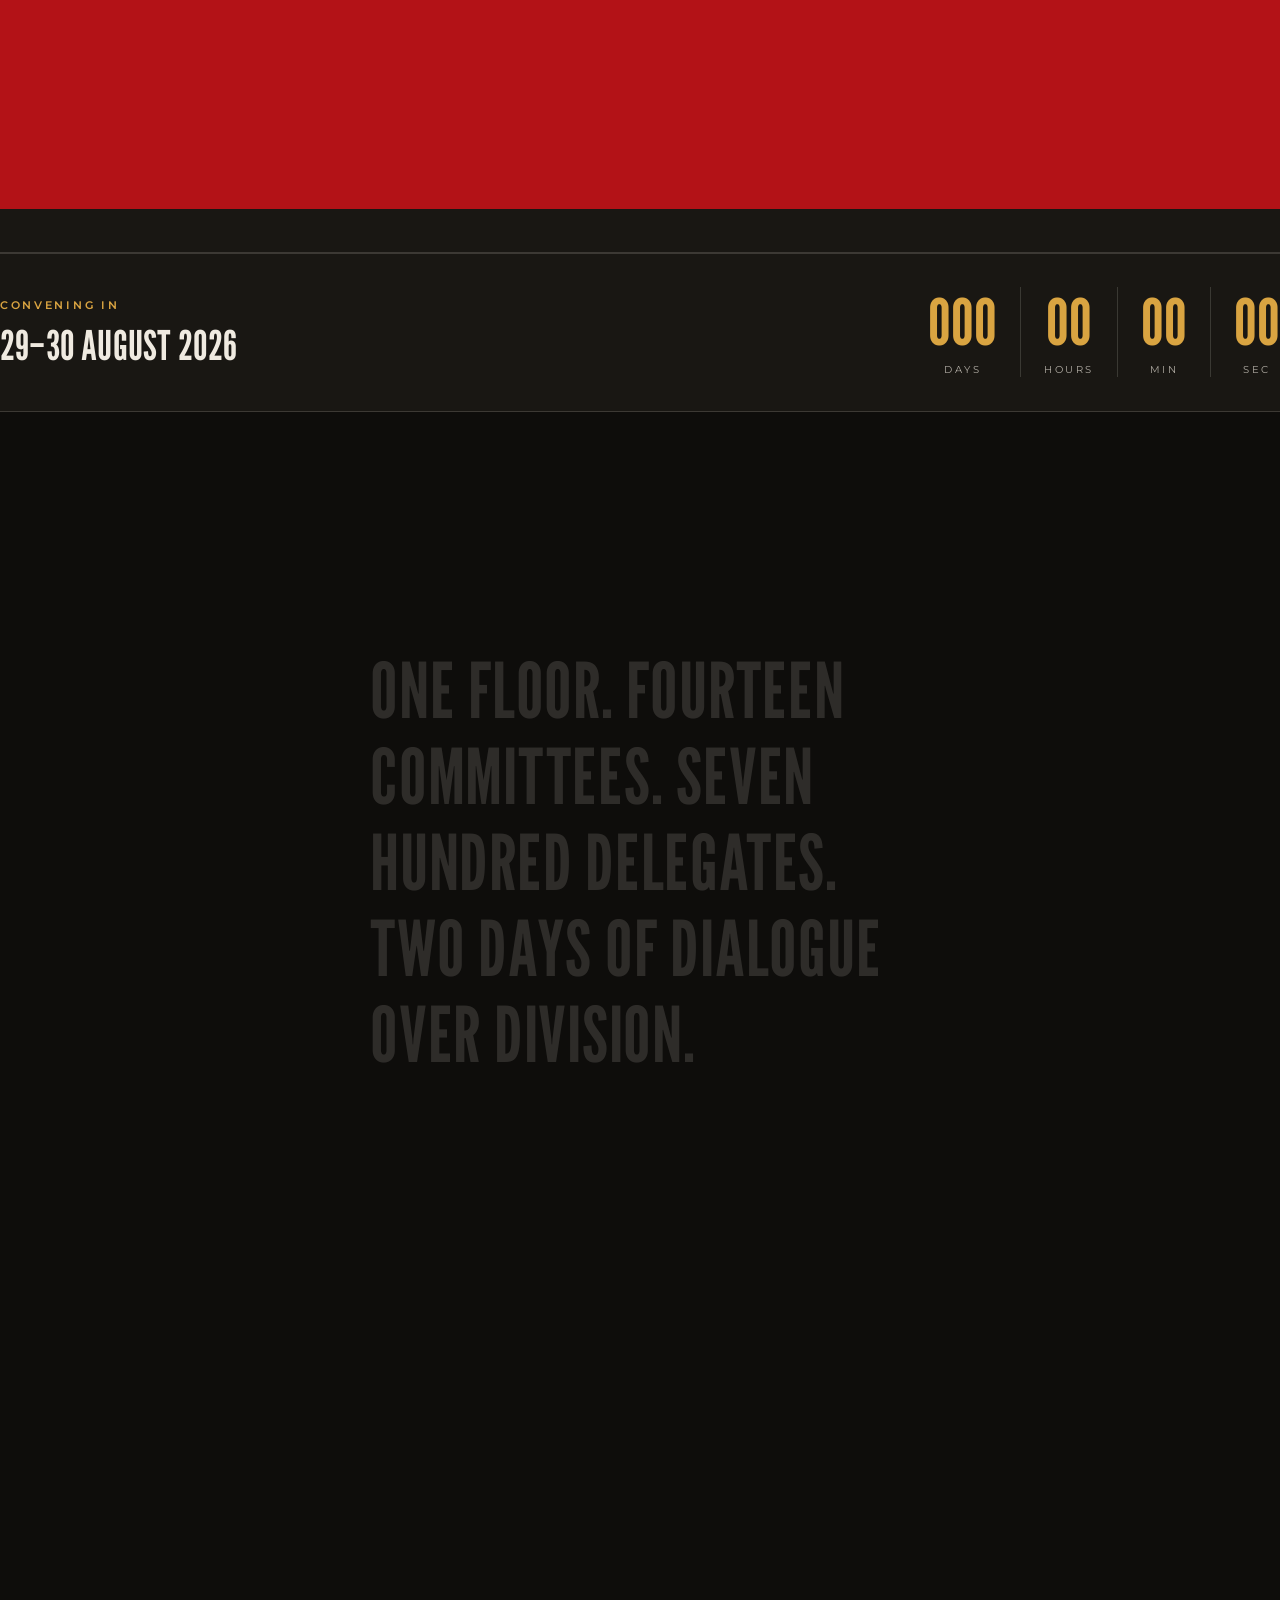
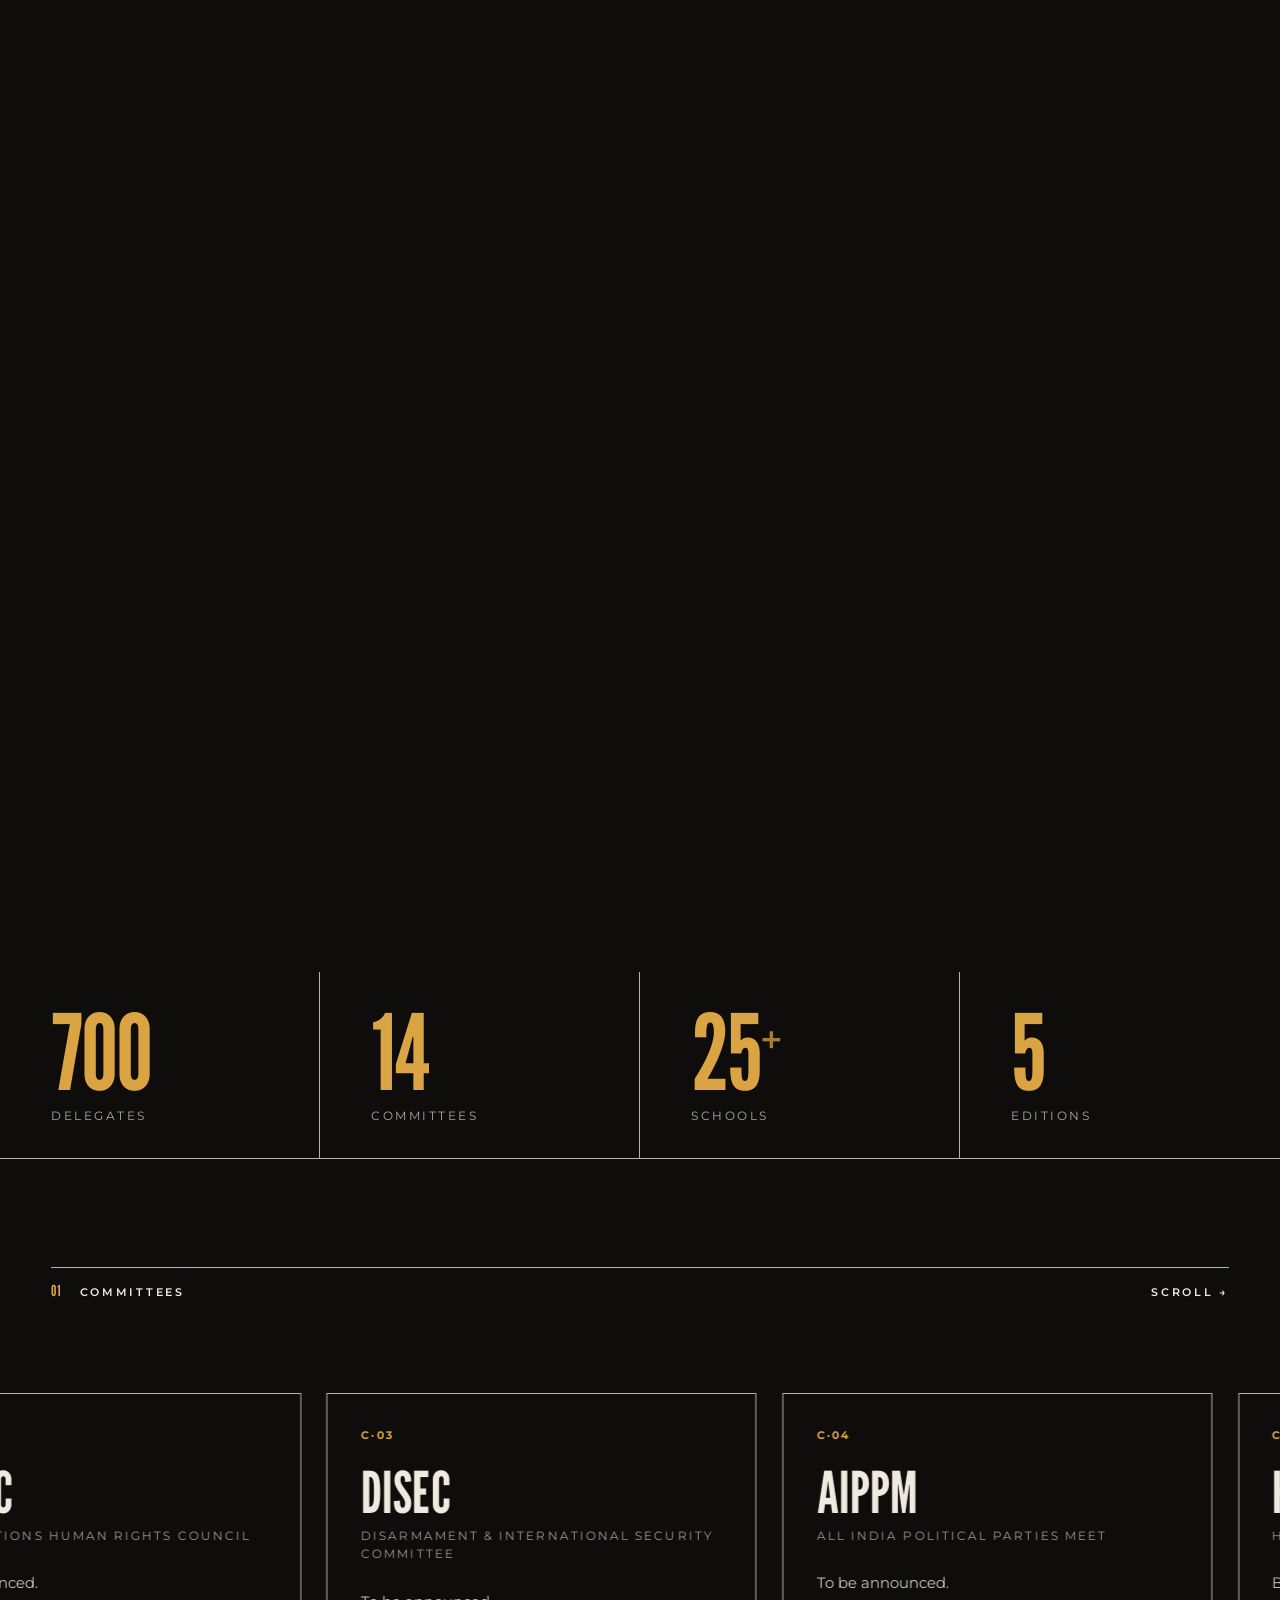
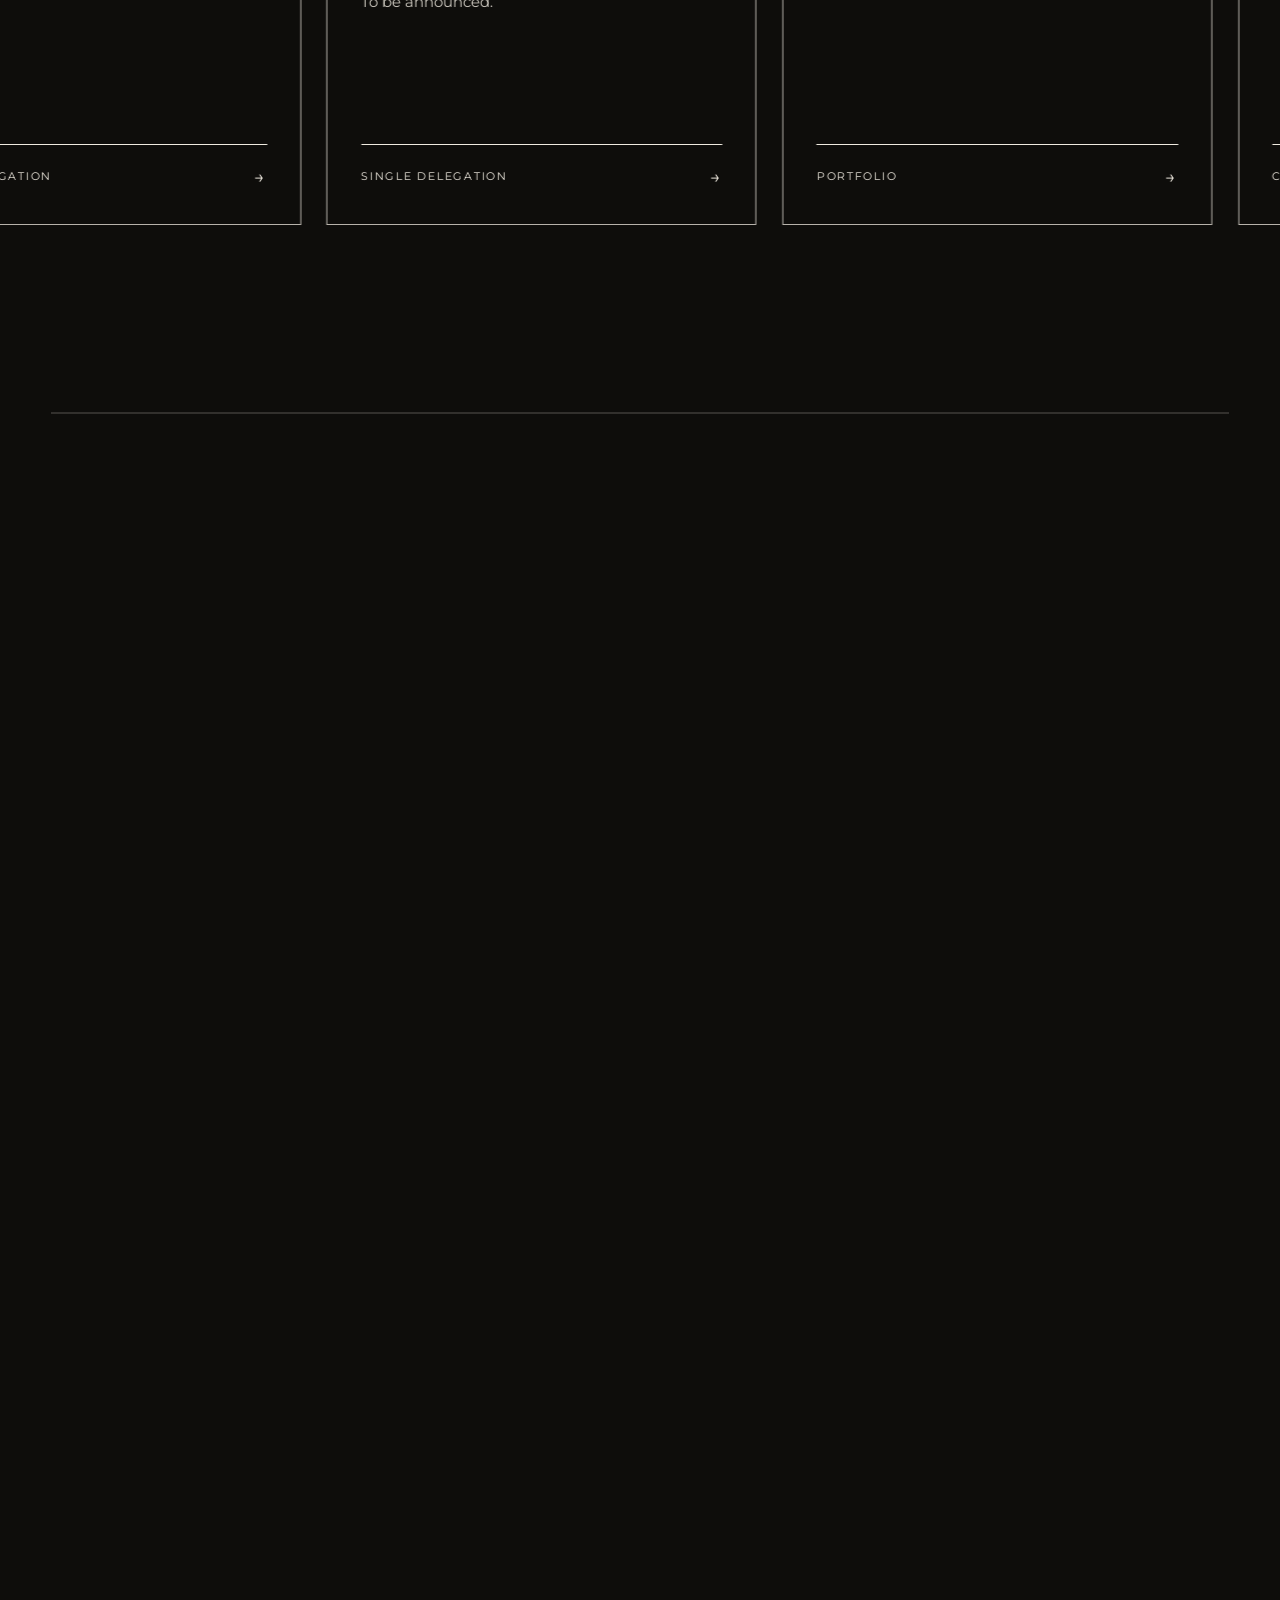
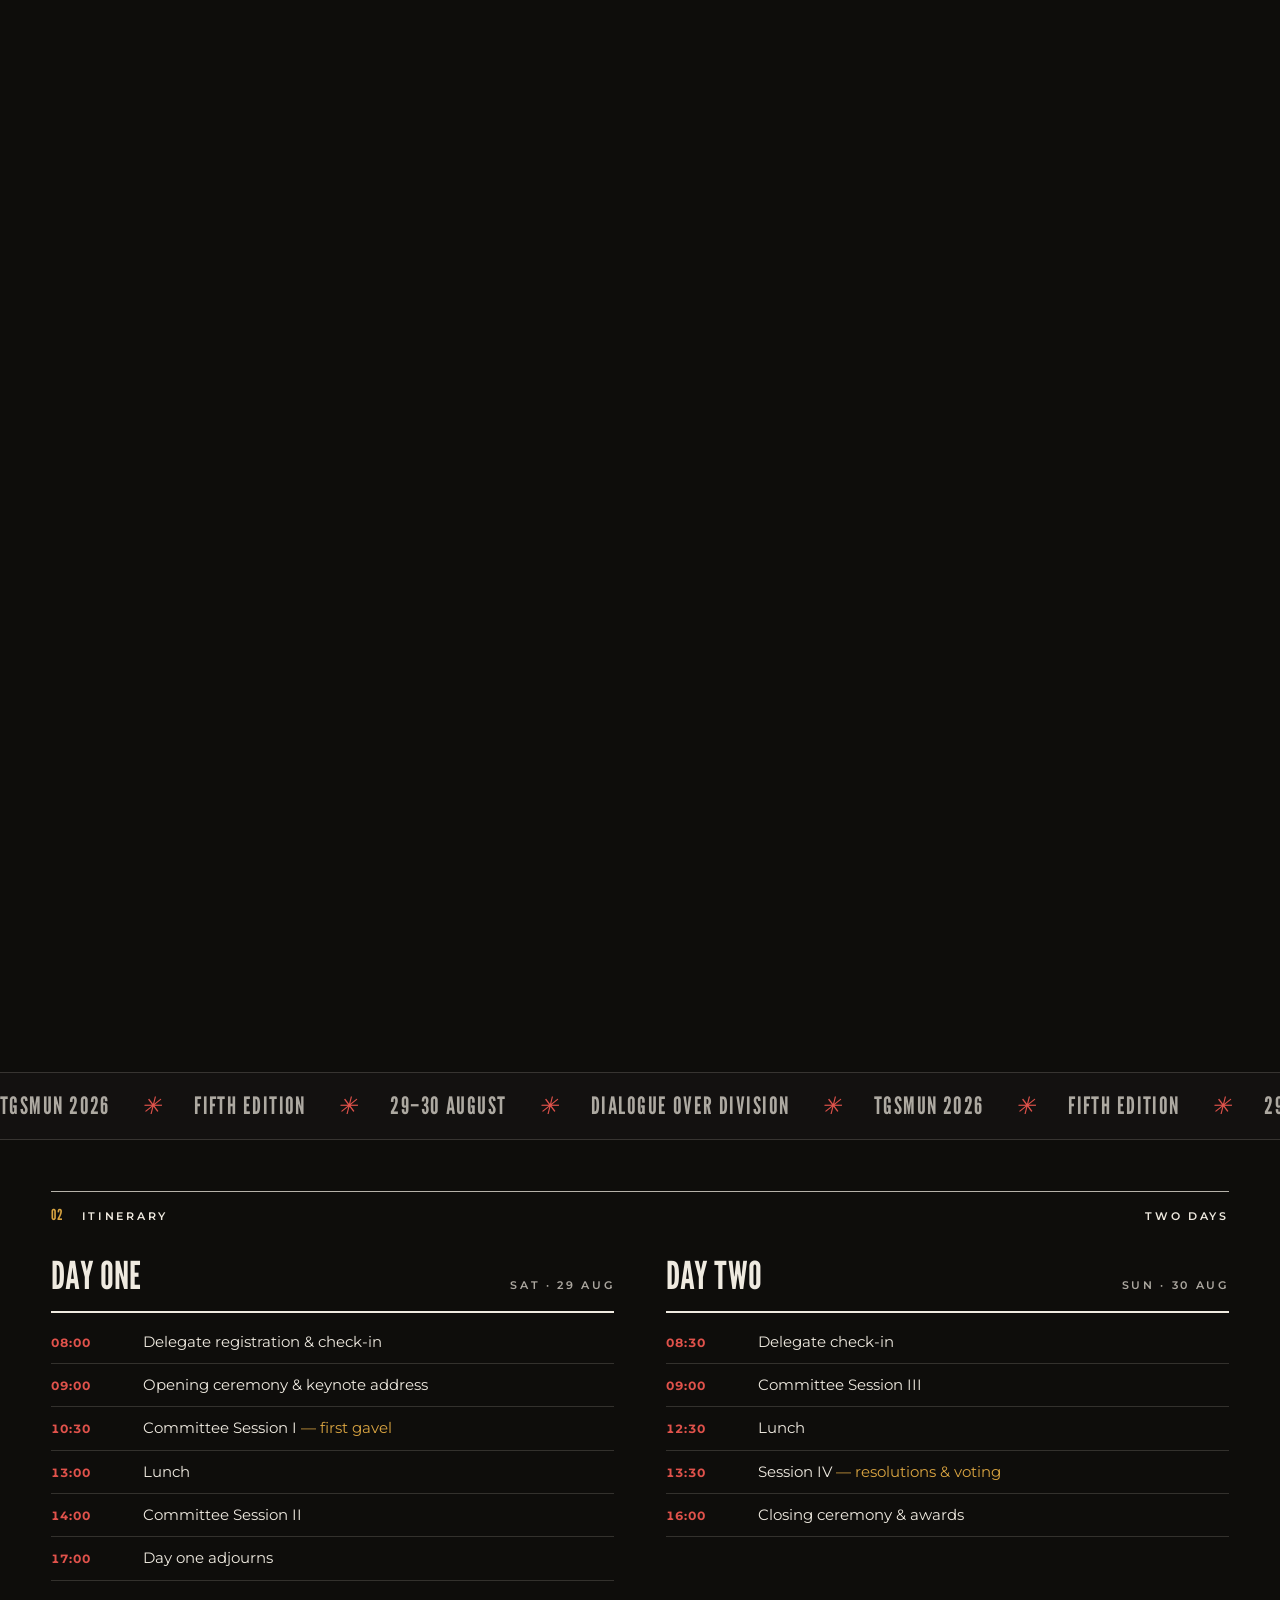
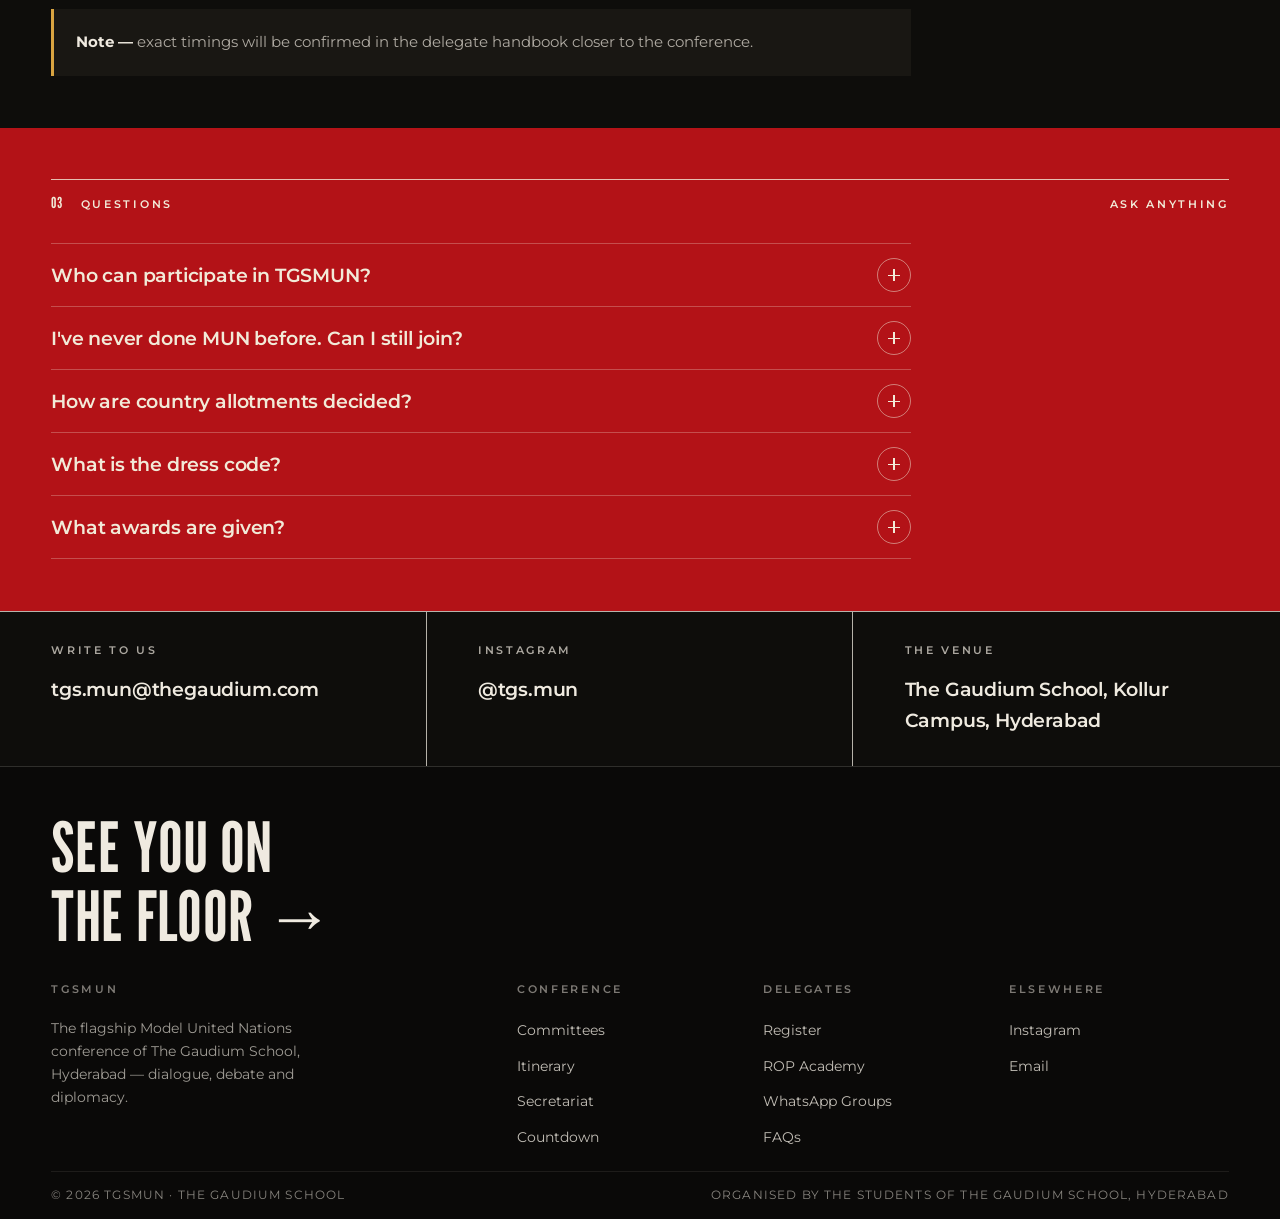
==== commit 9125fab2: "Rebuild the landing as one 3D element and declutter the committees page Landing: replace the multi-p" ====
--- a/index.html
+++ b/index.html
@@ -59,29 +59,34 @@
     <a href="index.html#contact"><i>08</i> Contact</a>
   </div>
 
-  <!-- ================= LANDING — deliberately simple ================= -->
-  <section class="hero">
-    <div class="container hero-inner">
-      <div class="hero-meta-top">
-        <span class="label"><b>●</b> 29–30 August 2026</span>
-        <span class="label">The Gaudium School · Kollur Campus, Hyderabad</span>
-      </div>
-
-      <h1 class="hero-title hero-title--mark display split">
-        TGSMUN <span class="yr">2026</span>
+  <!-- ================= LANDING — one element, 3D scroll hand-off ================= -->
+  <section class="land" id="land">
+    <div class="land-stage">
+      <h1 class="land-mark" id="land-mark">
+        <span class="wordmark split">TGSMUN 2026</span>
+        <span class="edition">Fifth Edition</span>
       </h1>
-
-      <p class="hero-standfirst rv">
-        The fifth edition of <b>The Gaudium School Model United Nations</b> —
-        two days, fourteen committees, seven hundred delegates.
-      </p>
-
-      <div class="hero-bar rv">
-        <div class="hero-ctas">
+      <span class="land-hint" id="land-hint" aria-hidden="true"><i></i>Scroll</span>
+    </div>
+  </section>
+
+  <!-- ================= the section the landing hands off to ================= -->
+  <section class="land-next">
+    <div class="container land-next-inner">
+      <div>
+        <p class="lede rv">
+          The fifth edition of <b>The Gaudium School Model United Nations</b> —
+          two days, fourteen committees, seven hundred delegates.
+        </p>
+        <div class="land-ctas rv rv-d1">
           <a href="register.html" class="btn btn--solid">Register <span class="arr">→</span></a>
           <a href="committees.html" class="btn">The Committees</a>
         </div>
-        <span class="label">Scroll ↓</span>
+      </div>
+      <div class="facts rv rv-d1">
+        <div><span class="k">Dates</span><span class="v">29–30 August 2026</span></div>
+        <div><span class="k">Venue</span><span class="v">The Gaudium School, Kollur Campus, Hyderabad</span></div>
+        <div><span class="k">Delegates</span><span class="v">700 across 25+ schools</span></div>
       </div>
     </div>
   </section>
--- a/assets/css/style.css
+++ b/assets/css/style.css
@@ -82,7 +82,8 @@
   letter-spacing: 0.005em;
   text-wrap: balance;
 }
-.serif-i { font-family: var(--font-accent); font-style: italic; font-weight: 500; text-transform: none; letter-spacing: -0.02em; }
+/* legacy hook — no italic, no pink; kept so any stray markup inherits normally */
+.serif-i { font: inherit; color: inherit; font-style: normal; }
 
 .label {
   font-size: 0.7rem;
@@ -346,7 +347,7 @@
 }
 .hero-title .row { display: block; }
 .hero-title .indent { padding-left: clamp(40px, 12vw, 220px); }
-.hero-title .serif-i { font-size: 0.92em; color: var(--red-lite); }
+
 
 .hero-bar {
   display: grid;
@@ -486,7 +487,7 @@
   letter-spacing: -0.01em;
   text-wrap: balance;
 }
-.about-lede .serif-i { color: var(--red-lite); font-size: 1.05em; }
+
 .about-copy { margin-top: 16px; max-width: 56ch; color: var(--ink-70); display: grid; gap: 16px; font-size: 0.98rem; }
 
 .letter-plate {
@@ -502,7 +503,7 @@
   font-size: clamp(1.25rem, 2vw, 1.6rem);
   line-height: 1.45;
 }
-.letter-plate blockquote em { color: #e8c877; font-style: italic; }
+
 .letter-sign { margin-top: 20px; display: flex; align-items: center; gap: 16px; }
 .letter-sign .seal {
   width: 52px; height: 52px;
@@ -596,7 +597,7 @@
 .sched-row:hover { padding-left: 10px; background: var(--paper-2); }
 .sched-row time { font-size: 0.78rem; font-weight: 700; letter-spacing: 0.08em; color: var(--red-lite); font-variant-numeric: tabular-nums; }
 .sched-row p { font-size: 0.95rem; }
-.sched-row p em { font-family: var(--font-accent); font-style: italic; color: var(--gold); }
+.sched-row p em { font-style: normal; color: var(--gold); }
 
 /* ---------- FAQ ---------- */
 .faq-wrap { max-width: 860px; }
@@ -646,7 +647,7 @@
   margin: 10px 0 22px;
   color: var(--ivory);
 }
-.cta-title .serif-i { color: #e8c877; }
+
 .cta-title .outline {
   color: transparent;
   -webkit-text-stroke: 1.5px var(--ivory);
@@ -709,7 +710,7 @@
 }
 .page-hero .kicker { margin-bottom: 20px; display: flex; gap: 14px; align-items: baseline; }
 .page-hero h1 { font-size: clamp(3rem, 10vw, 9rem); }
-.page-hero h1 .serif-i { color: var(--red-lite); }
+
 .page-hero .page-sub { margin-top: 14px; max-width: 520px; color: var(--ink-70); font-size: 0.98rem; }
 .page-hero .bg-no {
   position: absolute;
@@ -960,7 +961,7 @@
 }
 .statement-text .sw { color: rgba(239, 234, 224, 0.14); transition: color 0.35s var(--ease-out); }
 .statement-text .sw.lit { color: var(--ink); }
-.statement-text .sw.accent.lit { color: var(--red-lite); }
+.statement-text .sw.accent.lit { color: var(--gold); }
 .statement-meta {
   position: absolute;
   right: var(--gutter);
@@ -1104,105 +1105,6 @@
 .qz-why { display: none; margin-top: 10px; font-size: 0.85rem; color: var(--ink-70); border-left: 2px solid var(--gold); padding-left: 12px; }
 .qz.done .qz-why { display: block; }
 @media (max-width: 700px) { .qz-opts { grid-template-columns: 1fr; } }
-
-/* ==========================================================================
-   COMMITTEES PAGE — logo-led interactive grid
-   ========================================================================== */
-.filter-bar { display: flex; flex-wrap: wrap; gap: 10px; margin-bottom: clamp(18px, 2.2vw, 30px); }
-.filter-btn {
-  font-size: 0.7rem; font-weight: 700; letter-spacing: 0.18em; text-transform: uppercase;
-  padding: 10px 18px;
-  border: 1px solid var(--line);
-  color: var(--ink-70);
-  transition: color 0.25s, border-color 0.25s, background 0.25s;
-}
-.filter-btn:hover { color: var(--ink); border-color: var(--ink-50); }
-.filter-btn.on { background: var(--red); border-color: var(--red); color: var(--ivory); }
-
-.com-grid {
-  display: grid;
-  grid-template-columns: repeat(auto-fill, minmax(300px, 1fr));
-  gap: clamp(12px, 1.4vw, 18px);
-}
-.ccard {
-  border: 1px solid var(--line);
-  background: var(--paper-2);
-  display: flex; flex-direction: column;
-  position: relative;
-  transition: border-color 0.3s, transform 0.3s var(--ease-out), background 0.3s;
-}
-.ccard:hover, .ccard.open { border-color: var(--gold); }
-.ccard:hover { transform: translateY(-3px); }
-.ccard[hidden] { display: none; }
-.ccard-top {
-  display: flex; align-items: center; gap: 14px;
-  padding: clamp(14px, 1.6vw, 20px);
-  text-align: left; width: 100%;
-}
-/* PLACEHOLDER CREST — swap for real committee logo <img> when assets exist */
-.crest {
-  width: 56px; height: 56px; flex-shrink: 0;
-  display: grid; place-items: center;
-  border: 1px solid var(--gold);
-  border-radius: 50%;
-  color: var(--gold);
-  font-family: var(--font-display);
-  font-weight: 400;
-  font-size: 0.95rem;
-  letter-spacing: 0.02em;
-  background: rgba(217, 164, 65, 0.06);
-}
-.crest img { width: 100%; height: 100%; object-fit: contain; border-radius: 50%; }
-.ccard-id { min-width: 0; flex: 1; }
-.ccard-id b {
-  display: block;
-  font-family: var(--font-display);
-  font-weight: 400;
-  font-size: clamp(1.4rem, 2.2vw, 1.85rem);
-  line-height: 1.1;
-  letter-spacing: -0.01em;
-}
-.ccard-id span { display: block; font-size: 0.74rem; color: var(--ink-70); margin-top: 3px; }
-.ccard-chevron {
-  width: 26px; height: 26px; flex-shrink: 0;
-  display: grid; place-items: center;
-  color: var(--ink-50);
-  transition: transform 0.35s var(--ease-out), color 0.3s;
-}
-.ccard.open .ccard-chevron { transform: rotate(180deg); color: var(--gold); }
-.ccard-tags { display: flex; flex-wrap: wrap; gap: 6px; padding: 0 clamp(14px, 1.6vw, 20px) 12px; }
-.ctag {
-  font-size: 0.58rem; font-weight: 700; letter-spacing: 0.16em; text-transform: uppercase;
-  padding: 4px 9px; border: 1px solid var(--line); color: var(--ink-70);
-}
-.ctag--red { color: var(--red-lite); border-color: rgba(224, 82, 75, 0.5); }
-.ctag--gold { color: var(--gold); border-color: rgba(217, 164, 65, 0.5); }
-
-.ccard-body { overflow: hidden; height: 0; }
-.ccard-body-inner { padding: 0 clamp(14px, 1.6vw, 20px) 4px; display: grid; gap: 10px; }
-.ccard-row { display: grid; gap: 3px; }
-.ccard-row .label { font-size: 0.58rem; }
-.ccard-row p { font-size: 0.88rem; color: var(--ink-70); }
-
-/* actions always visible on the collapsed card */
-.ccard-actions {
-  display: grid; grid-template-columns: 1fr 1fr; gap: 1px;
-  background: var(--line);
-  border-top: 1px solid var(--line);
-  margin-top: auto;
-}
-.cbtn {
-  background: var(--paper-2);
-  display: flex; align-items: center; justify-content: center; gap: 7px;
-  padding: 12px 8px;
-  font-size: 0.64rem; font-weight: 700; letter-spacing: 0.12em; text-transform: uppercase;
-  text-align: center;
-  transition: background 0.25s, color 0.25s;
-}
-.cbtn:hover { background: var(--red); color: var(--ivory); }
-.cbtn svg { width: 14px; height: 14px; flex-shrink: 0; }
-.cbtn--soon { color: var(--ink-50); pointer-events: none; }
-.cbtn--wa:hover { background: #1f7d4d; color: #fff; }
 
 /* ==========================================================================
    WHATSAPP GROUPS PAGE
@@ -1266,7 +1168,6 @@
 .quiz-reset:hover { color: var(--gold); border-color: var(--gold); }
 
 @media (max-width: 560px) {
-  .ccard-actions { grid-template-columns: 1fr; }
   .wa-row { flex-wrap: wrap; }
 }
 
@@ -1306,3 +1207,208 @@
   margin-top: clamp(12px, 1.6vw, 20px);
 }
 .hero-standfirst b { color: var(--ink); font-weight: 600; }
+
+/* ==========================================================================
+   HOME LANDING — one element, 3D scroll hand-off to the next section
+   ========================================================================== */
+.land { position: relative; height: 170vh; }
+.land-stage {
+  position: sticky; top: 0;
+  height: 100svh;
+  display: grid; place-items: center;
+  perspective: 1100px;
+  perspective-origin: 50% 42%;
+  overflow: clip;
+}
+.land-mark {
+  text-align: center;
+  transform-style: preserve-3d;
+  will-change: transform, opacity;
+  padding: 0 var(--gutter);
+}
+.land-mark .wordmark {
+  display: block;
+  font-family: var(--font-display);
+  font-weight: 400;
+  text-transform: uppercase;
+  font-size: clamp(4.5rem, 19vw, 17rem);
+  line-height: 0.86;
+  letter-spacing: 0.005em;
+}
+.land-mark .edition {
+  display: block;
+  margin-top: clamp(12px, 1.6vw, 22px);
+  font-size: clamp(0.62rem, 1vw, 0.78rem);
+  font-weight: 600;
+  letter-spacing: 0.42em;
+  text-transform: uppercase;
+  color: var(--ink-70);
+}
+.land-hint {
+  position: absolute; bottom: clamp(22px, 5vh, 44px); left: 50%;
+  transform: translateX(-50%);
+  display: grid; justify-items: center; gap: 9px;
+  font-size: 0.6rem; letter-spacing: 0.3em; text-transform: uppercase;
+  color: var(--ink-50);
+}
+.land-hint i { width: 1px; height: 40px; background: currentColor; animation: hintline 1.7s var(--ease-inout) infinite; }
+@keyframes hintline {
+  0% { transform: scaleY(0); transform-origin: top; }
+  45% { transform: scaleY(1); transform-origin: top; }
+  55% { transform: scaleY(1); transform-origin: bottom; }
+  100% { transform: scaleY(0); transform-origin: bottom; }
+}
+@media (prefers-reduced-motion: reduce) {
+  .land { height: auto; }
+  .land-stage { position: static; height: 100svh; }
+  .land-hint i { animation: none; }
+}
+
+/* the section the landing hands off to — date, venue, and the two CTAs */
+.land-next {
+  position: relative;
+  border-top: 1px solid var(--line);
+  border-bottom: 1px solid var(--line);
+  padding: clamp(30px, 4vw, 56px) 0;
+  background: var(--paper-2);
+}
+.land-next-inner {
+  display: grid;
+  grid-template-columns: 1.2fr 1fr;
+  gap: clamp(20px, 3vw, 54px);
+  align-items: end;
+}
+.land-next .lede {
+  font-size: clamp(1.05rem, 1.9vw, 1.5rem);
+  line-height: 1.4;
+  color: var(--ink-70);
+  max-width: 30ch;
+}
+.land-next .lede b { color: var(--ink); font-weight: 600; }
+.land-next .facts { display: grid; gap: 10px; }
+.land-next .facts div { display: flex; gap: 12px; align-items: baseline; }
+.land-next .facts .k {
+  min-width: 84px;
+  font-size: 0.56rem; font-weight: 700;
+  letter-spacing: 0.2em; text-transform: uppercase;
+  color: var(--ink-50);
+}
+.land-next .facts .v { font-size: 0.9rem; color: var(--ink); }
+.land-next .land-ctas { display: flex; flex-wrap: wrap; gap: 12px; margin-top: clamp(18px, 2.4vw, 28px); }
+@media (max-width: 760px) {
+  .land-next-inner { grid-template-columns: 1fr; align-items: start; }
+}
+
+/* ==========================================================================
+   COMMITTEES — index directory (acronym list + one detail panel)
+   Deliberately spare: each row carries only a number, an acronym and a wing.
+   ========================================================================== */
+.dir {
+  display: grid;
+  grid-template-columns: minmax(260px, 0.85fr) 1.15fr;
+  gap: clamp(20px, 3.4vw, 60px);
+  align-items: start;
+}
+.dir-list { border-top: 1px solid var(--line); }
+.dir-row {
+  width: 100%;
+  display: grid;
+  grid-template-columns: 40px 1fr auto;
+  align-items: center;
+  gap: 14px;
+  padding: clamp(9px, 1.1vw, 14px) 0;
+  border-bottom: 1px solid var(--line);
+  text-align: left;
+}
+.dir-row { position: relative; }
+.dir-row::before {
+  content: ""; position: absolute; left: 0; top: 0; bottom: 0; width: 2px;
+  background: var(--gold); transform: scaleY(0); transform-origin: bottom;
+  transition: transform 0.35s var(--ease-out);
+}
+.dir-row:hover, .dir-row.on { padding-left: 14px; border-color: var(--gold); }
+.dir-row.on::before { transform: scaleY(1); transform-origin: top; }
+.dir-row .n {
+  font-family: var(--font-display); font-weight: 400;
+  font-size: 0.82rem; color: var(--ink-50);
+  font-variant-numeric: tabular-nums;
+  transition: color 0.3s;
+}
+.dir-row.on .n { color: var(--gold); }
+.dir-row .ab {
+  font-family: var(--font-display); font-weight: 400;
+  text-transform: uppercase;
+  font-size: clamp(1.5rem, 2.9vw, 2.3rem);
+  line-height: 1;
+  transition: color 0.3s;
+}
+.dir-row:hover .ab, .dir-row.on .ab { color: var(--gold); }
+.dir-row .go {
+  font-size: 0.9rem;
+  color: var(--gold);
+  opacity: 0;
+  transform: translateX(-6px);
+  transition: opacity 0.3s, transform 0.3s var(--ease-out);
+}
+.dir-row:hover .go, .dir-row.on .go { opacity: 1; transform: none; }
+
+.dir-panel {
+  position: sticky; top: 92px;
+  border: 1px solid var(--line);
+  background: var(--paper-2);
+  padding: clamp(20px, 2.6vw, 36px);
+  min-height: 300px;
+}
+.dir-panel .p-top { display: flex; align-items: center; gap: 16px; margin-bottom: clamp(16px, 2vw, 26px); }
+.dir-panel .p-mark {
+  font-family: var(--font-display); font-weight: 400;
+  text-transform: uppercase;
+  font-size: clamp(2.4rem, 5vw, 4rem);
+  line-height: 0.95;
+  color: var(--gold);
+}
+.dir-panel .p-tags { display: flex; flex-wrap: wrap; gap: 6px; margin-left: auto; }
+.p-tag {
+  font-size: 0.56rem; font-weight: 700;
+  letter-spacing: 0.16em; text-transform: uppercase;
+  padding: 5px 9px; border: 1px solid var(--line); color: var(--ink-70);
+}
+.p-tag--red { color: var(--red-lite); border-color: rgba(224, 82, 75, 0.45); }
+.dir-panel .p-row { display: grid; gap: 4px; margin-bottom: 16px; }
+.dir-panel .p-row .label { font-size: 0.58rem; }
+.dir-panel .p-row p { font-size: 0.93rem; color: var(--ink-70); }
+.dir-panel .p-actions { display: flex; flex-wrap: wrap; gap: 10px; margin-top: clamp(16px, 2vw, 24px); }
+.p-btn {
+  display: inline-flex; align-items: center; gap: 8px;
+  padding: 11px 16px;
+  border: 1px solid var(--line-strong);
+  font-size: 0.62rem; font-weight: 700; letter-spacing: 0.14em; text-transform: uppercase;
+  transition: background 0.25s, color 0.25s, border-color 0.25s;
+}
+.p-btn:hover { background: var(--red); border-color: var(--red); color: var(--ivory); }
+.p-btn svg { width: 14px; height: 14px; }
+.p-btn--wa:hover { background: #1f7d4d; border-color: #1f7d4d; color: #fff; }
+.p-btn--soon { color: var(--ink-50); border-color: var(--line); pointer-events: none; }
+
+.dir-wing {
+  display: flex; align-items: center; gap: 12px;
+  padding: clamp(18px, 2.2vw, 28px) 0 8px;
+  font-size: 0.56rem; font-weight: 700;
+  letter-spacing: 0.22em; text-transform: uppercase;
+  color: var(--ink-50);
+}
+.dir-wing::after { content: ""; flex: 1; height: 1px; background: var(--line); }
+.dir-list > .dir-wing:first-child { padding-top: 0; }
+
+/* small scroll animation: rows arrive one after another */
+.js .dir-row[data-in="0"] { opacity: 0; transform: translateY(14px); }
+.dir-row { transition: opacity 0.5s var(--ease-out), transform 0.5s var(--ease-out),
+                       padding-left 0.3s var(--ease-out), border-color 0.3s; }
+
+@media (max-width: 860px) {
+  .dir { grid-template-columns: 1fr; }
+  .dir-panel { order: -1; top: 78px; }
+}
+@media (prefers-reduced-motion: reduce) {
+  .js .dir-row[data-in="0"] { opacity: 1; transform: none; }
+}
